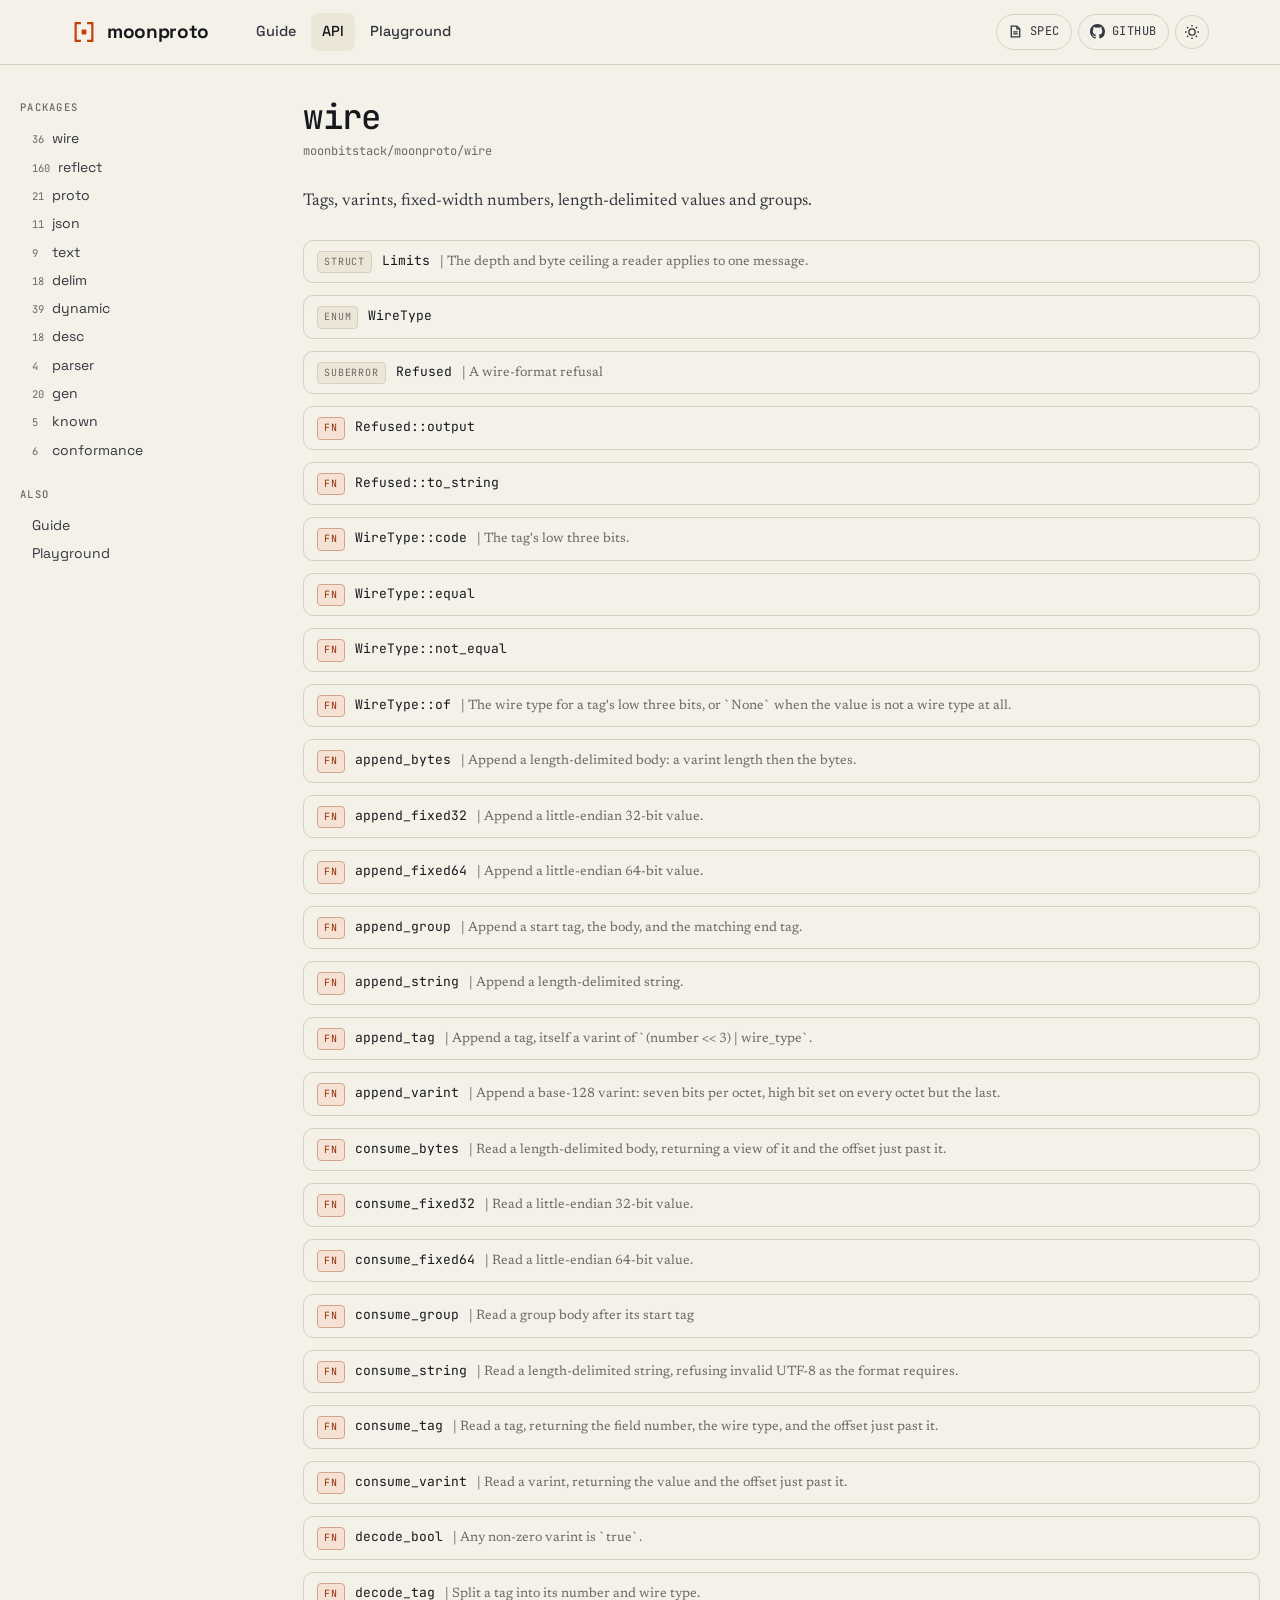
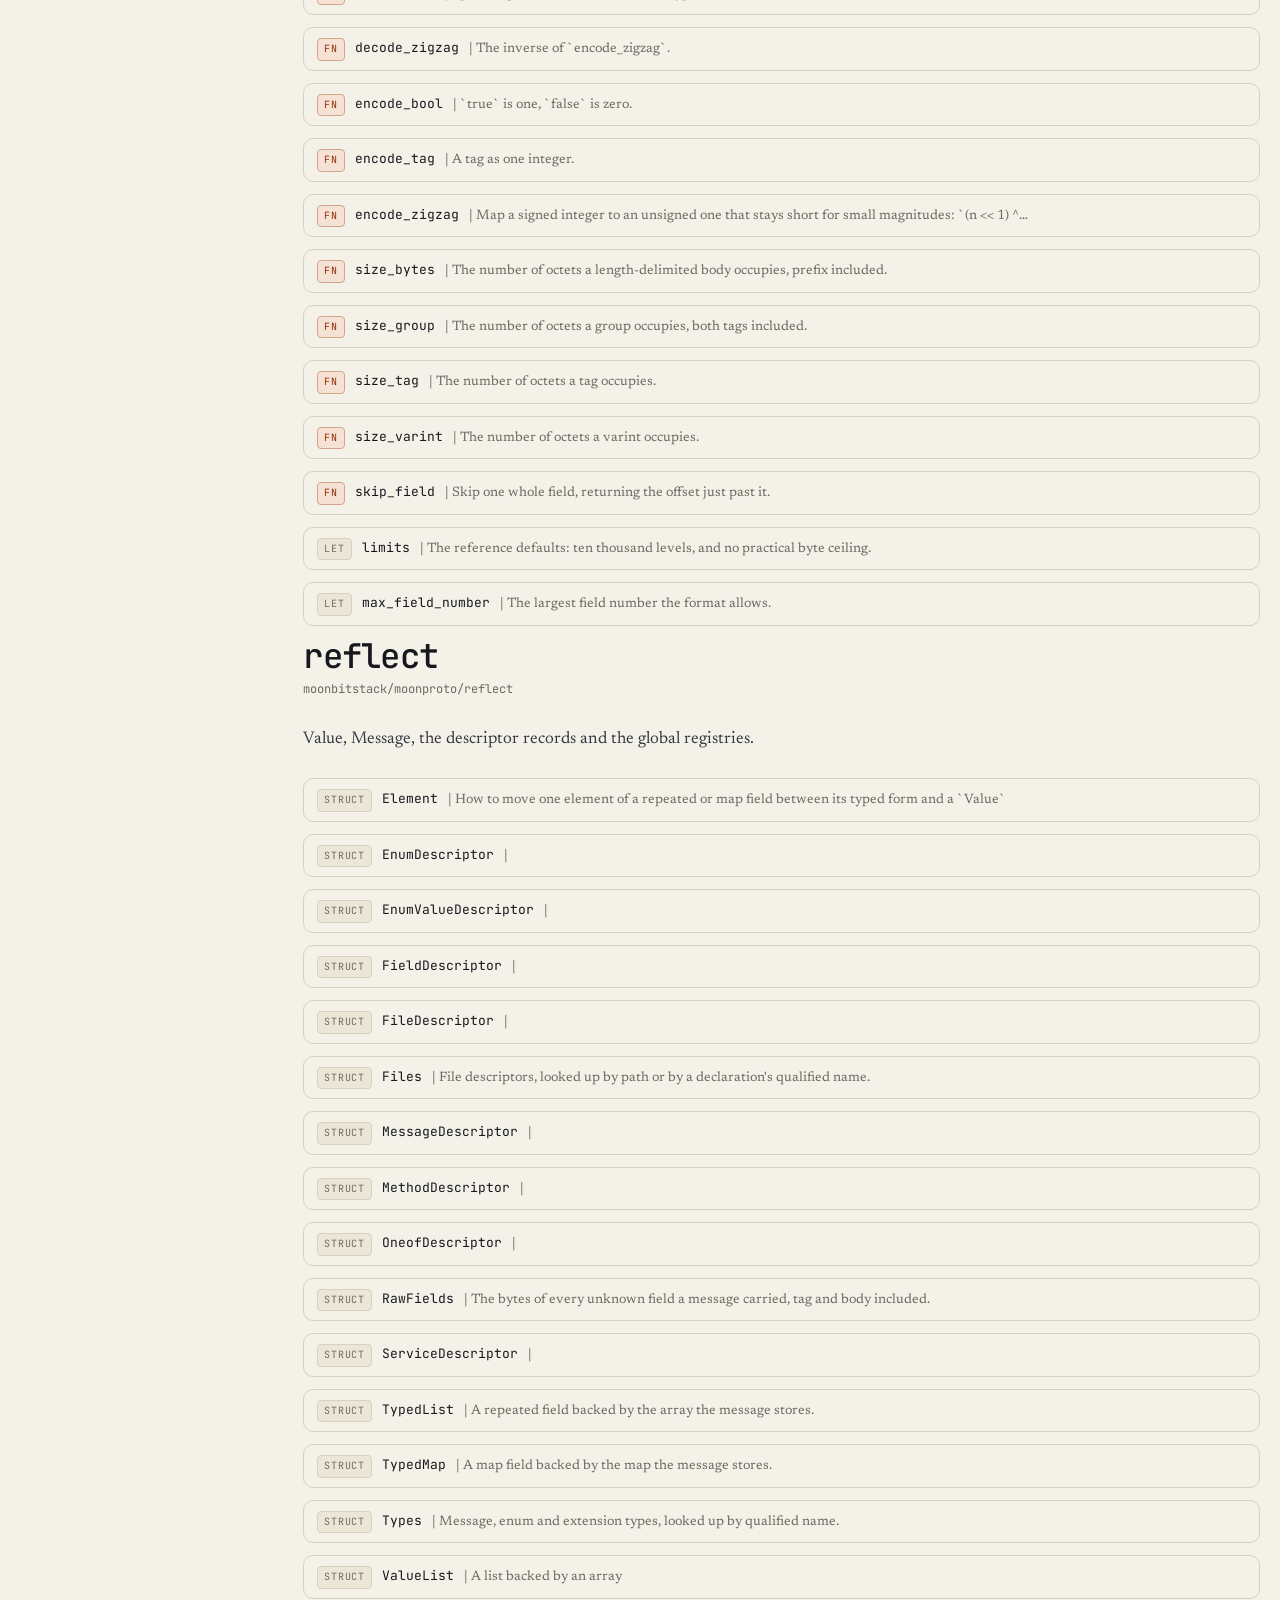
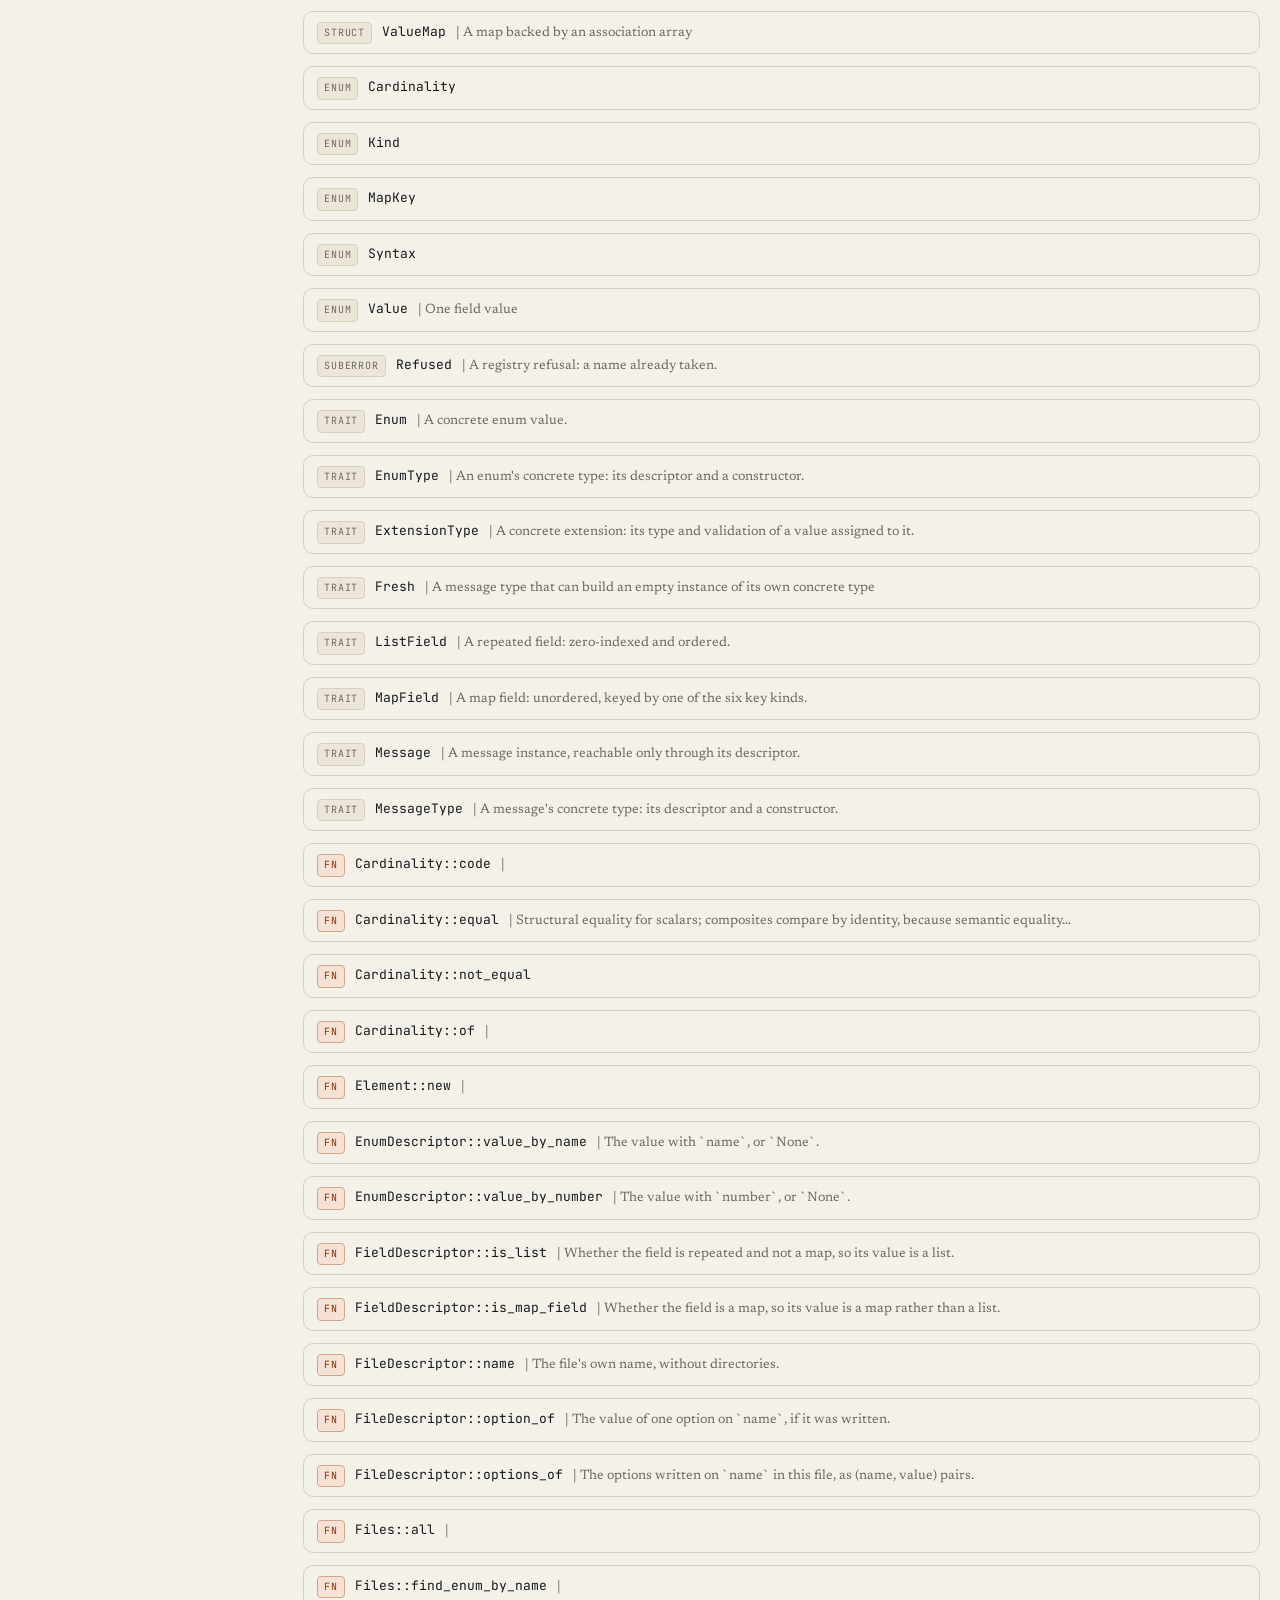
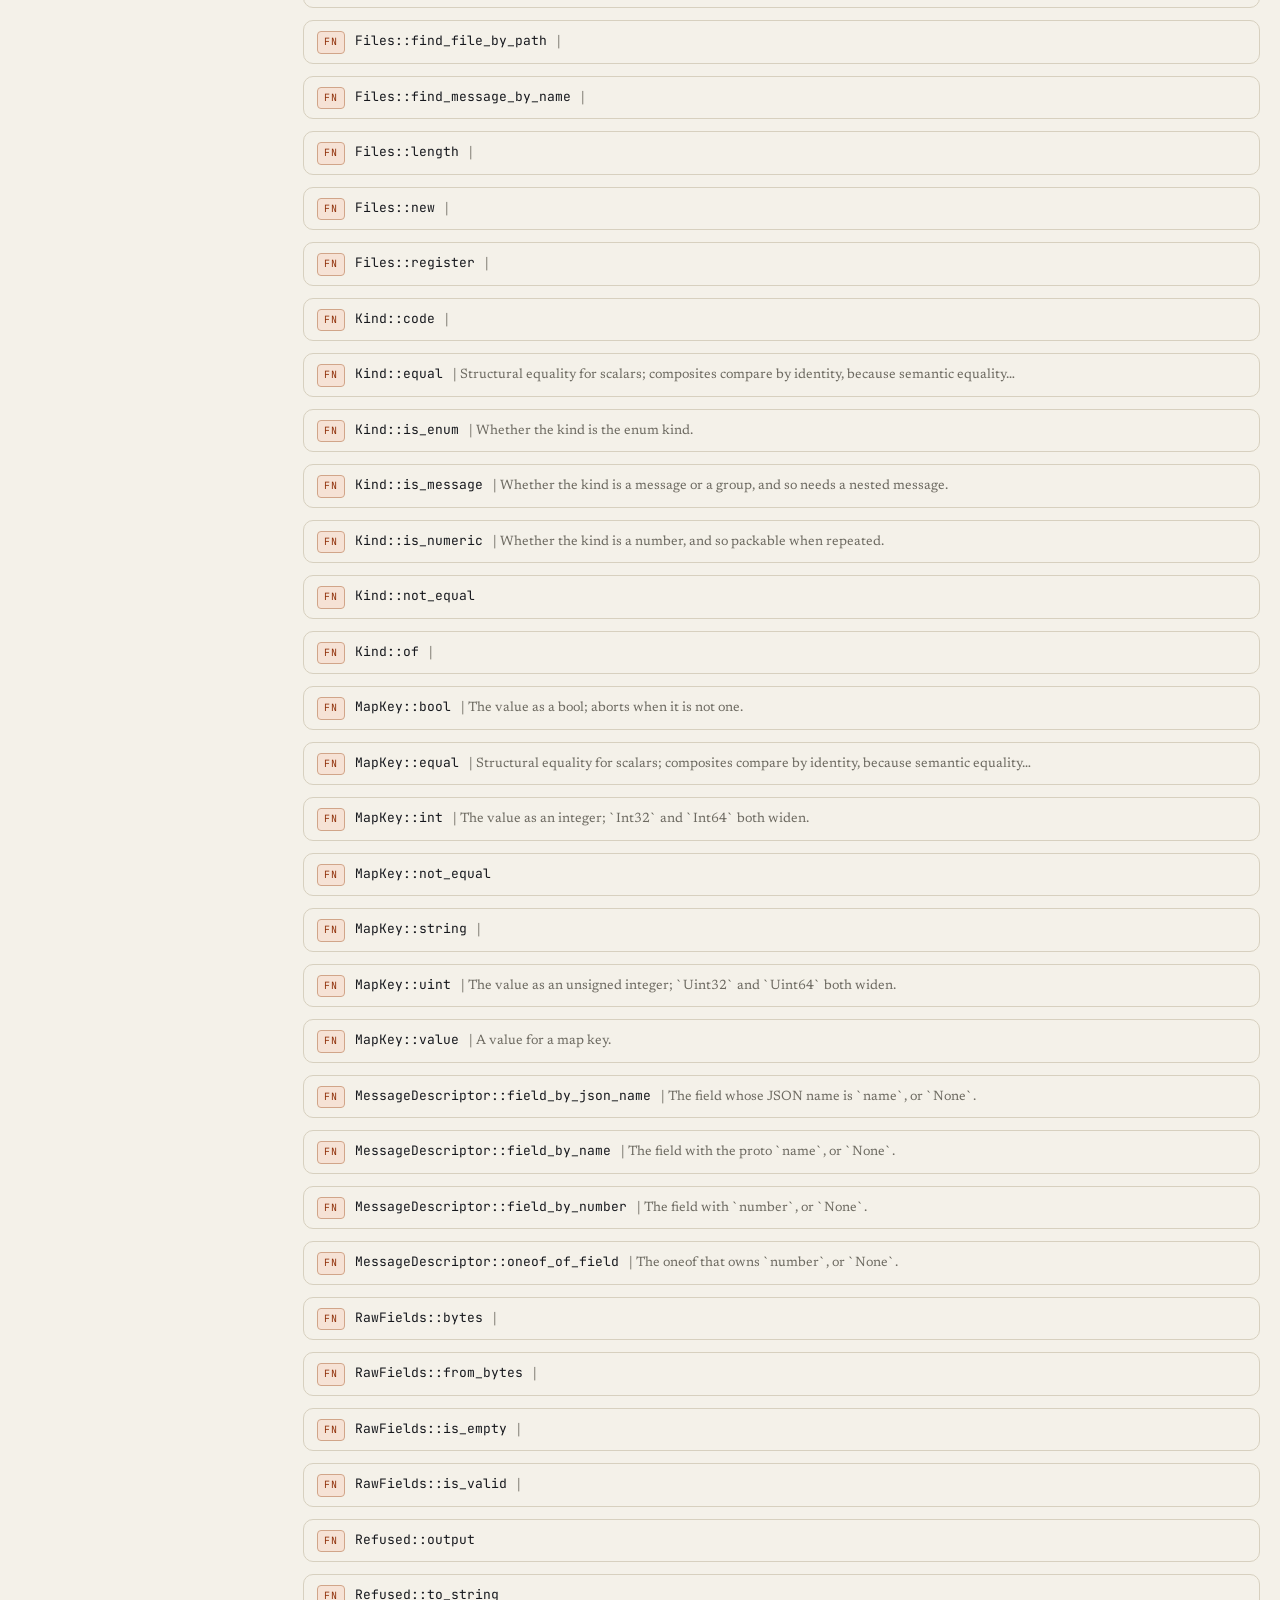
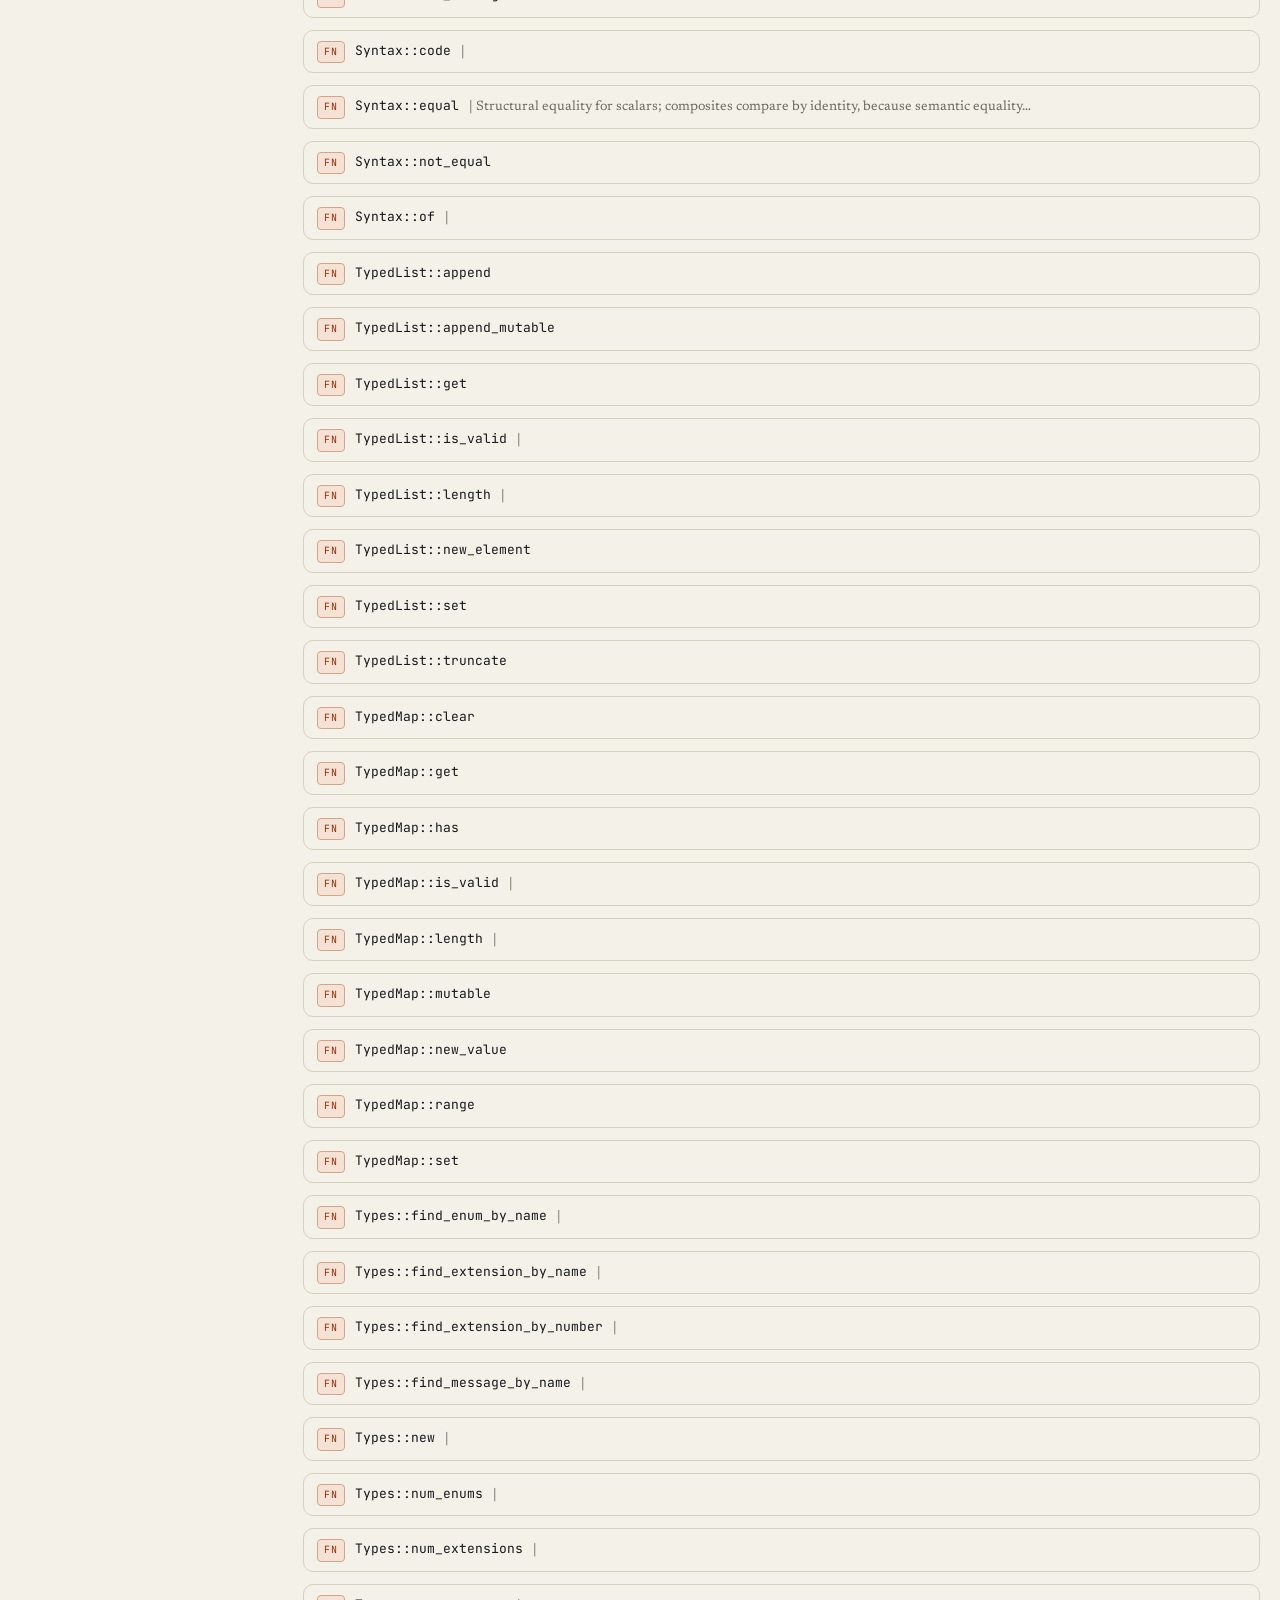
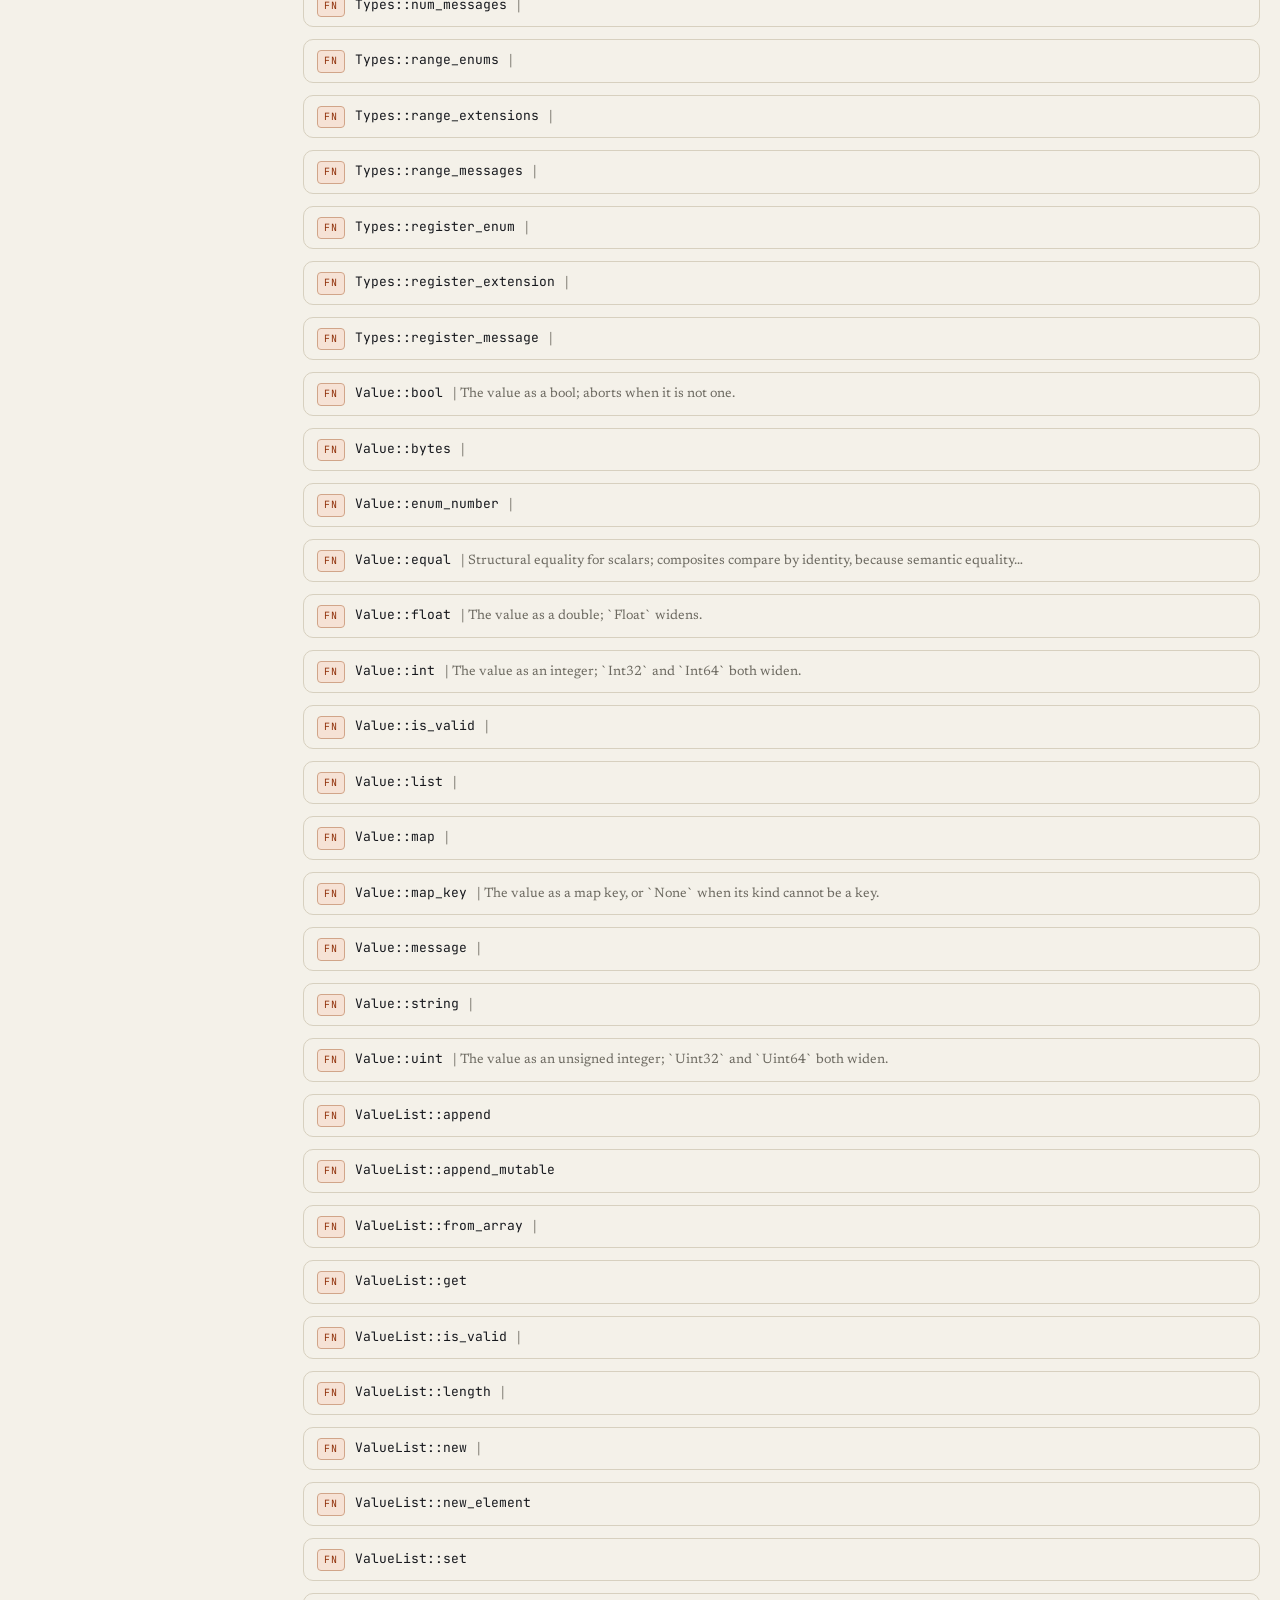
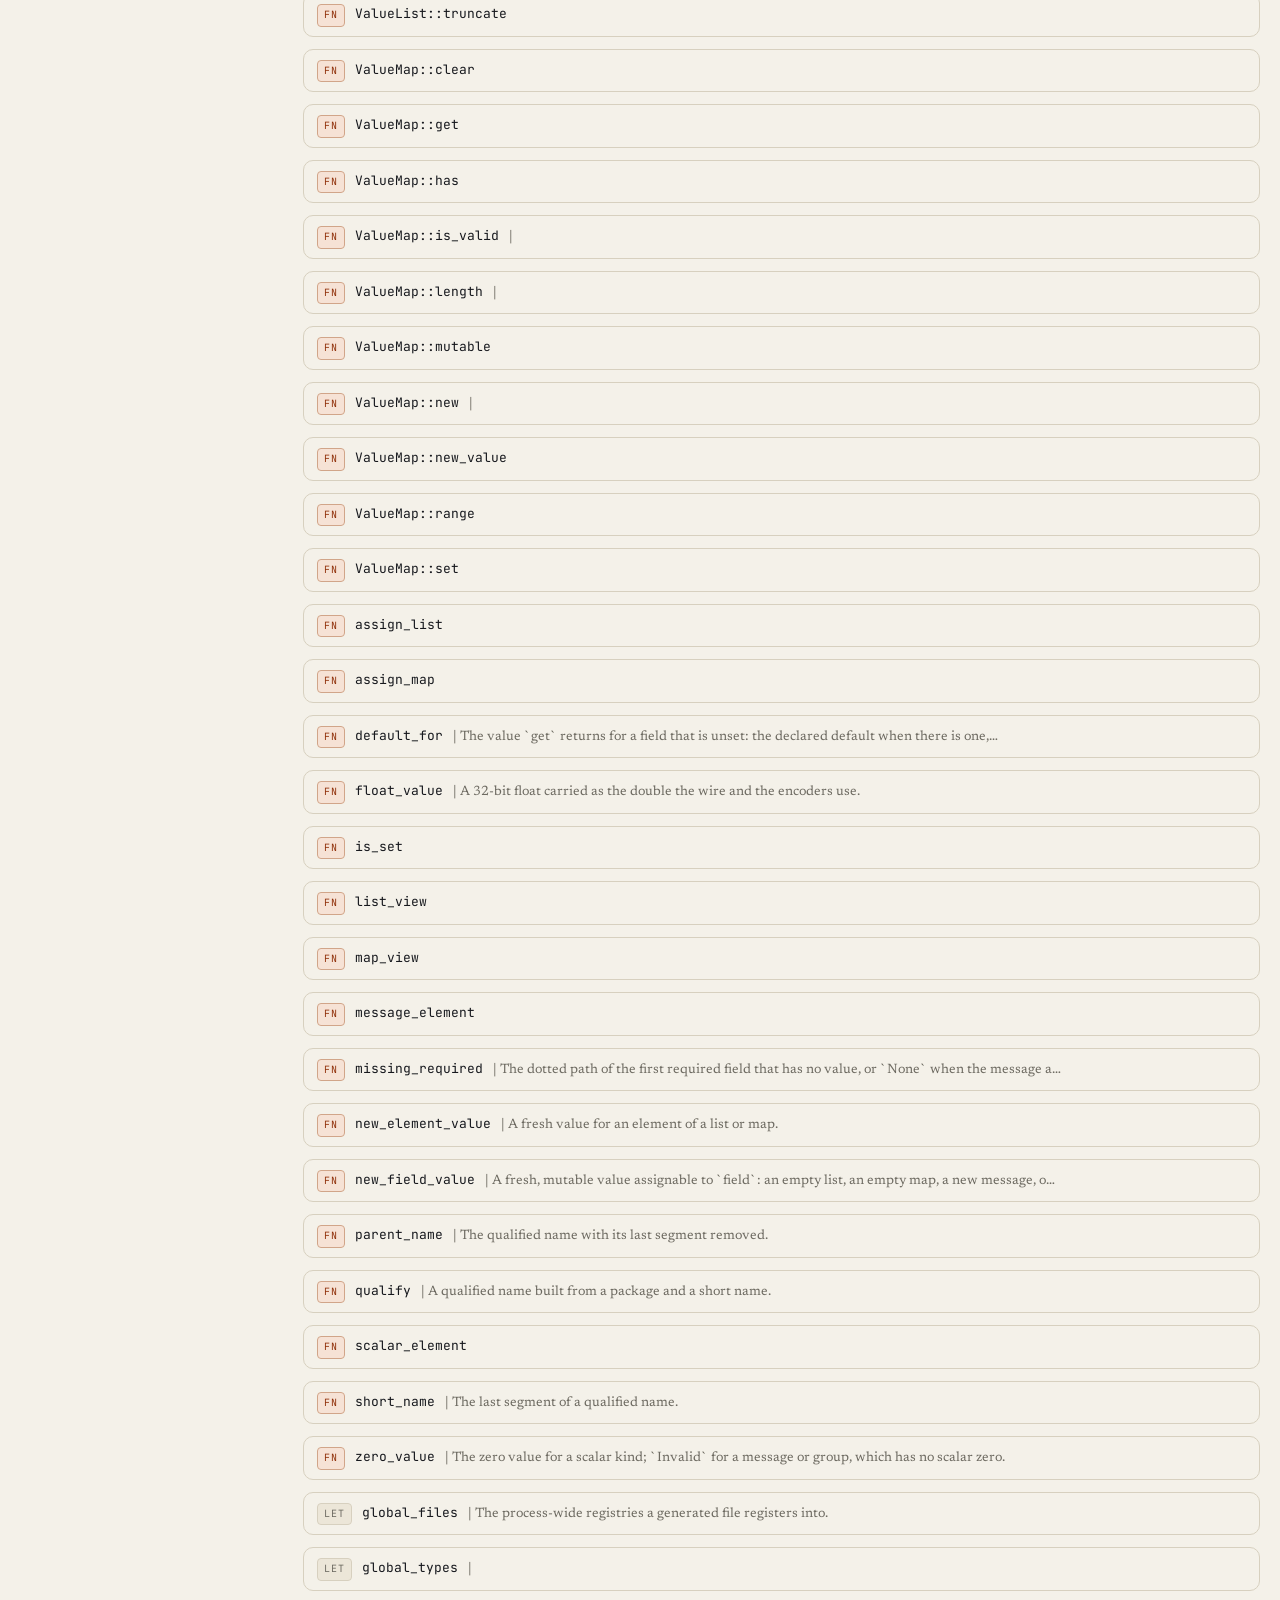
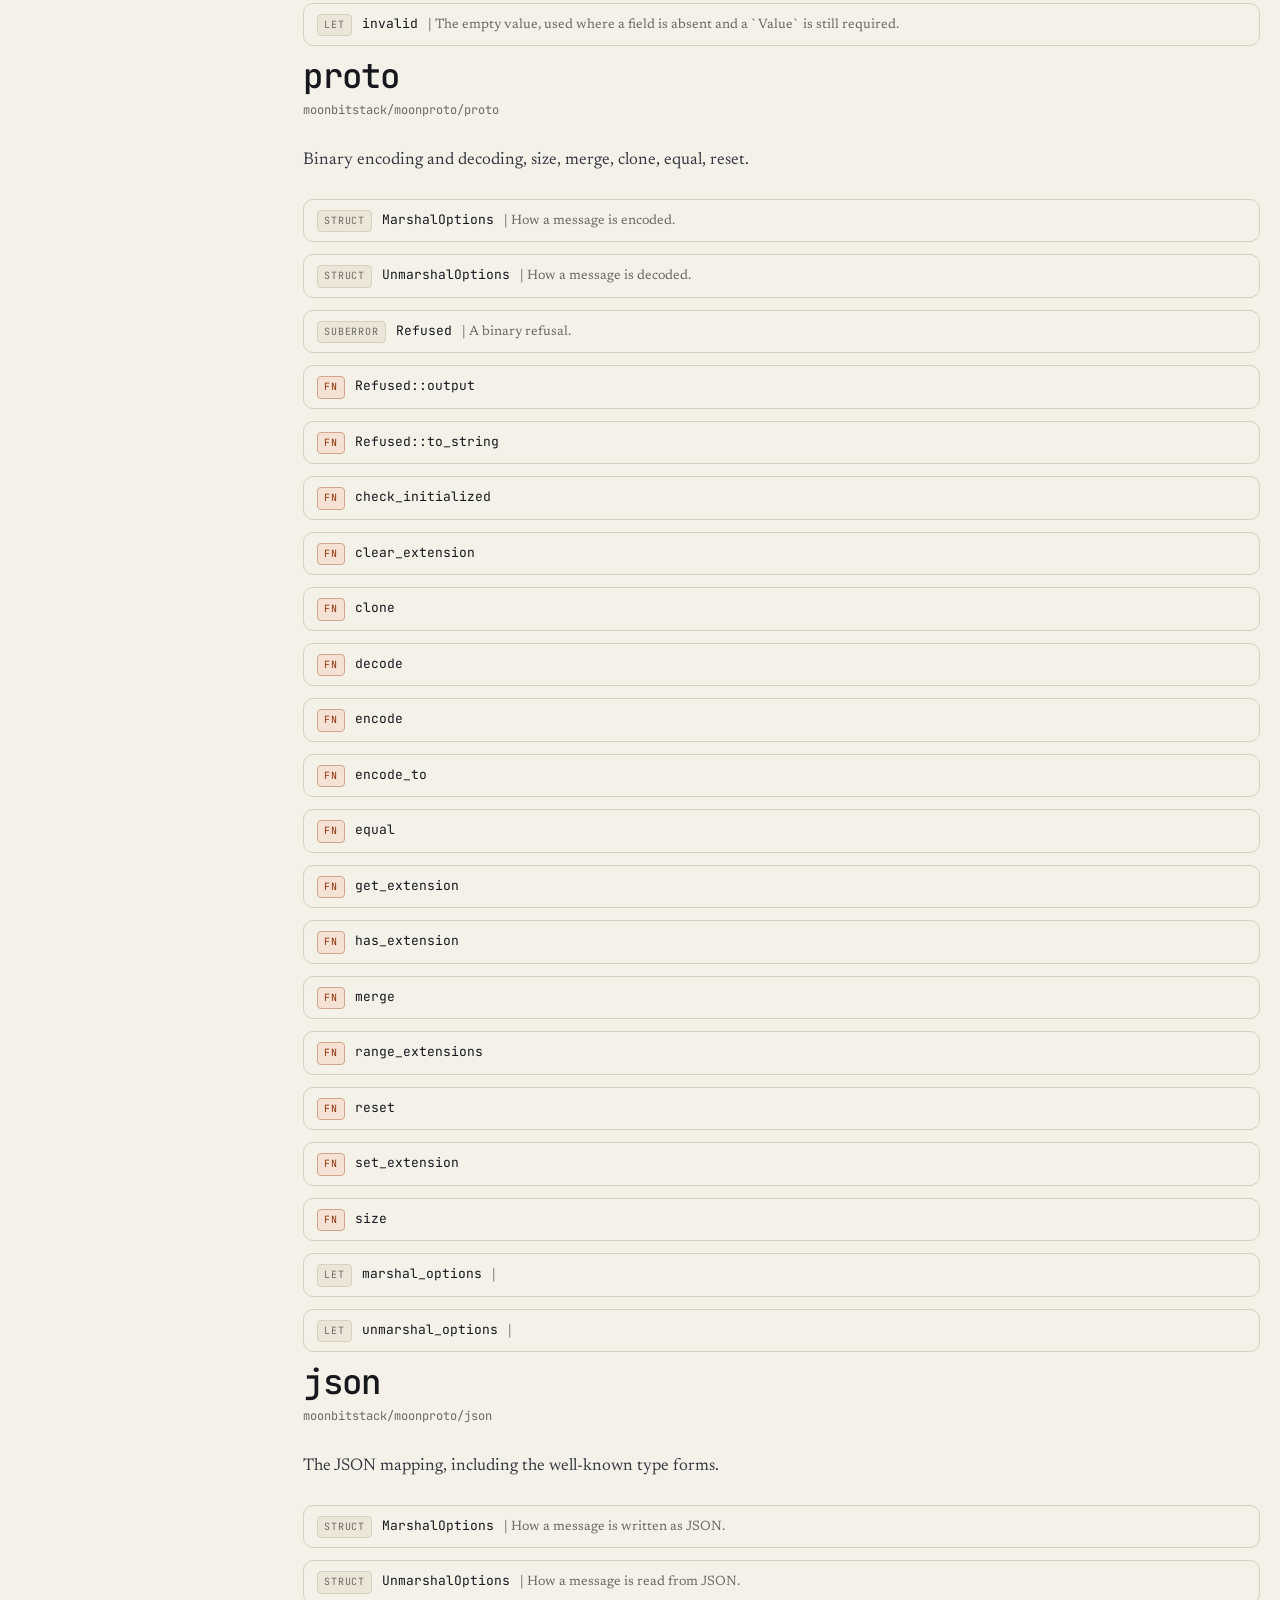
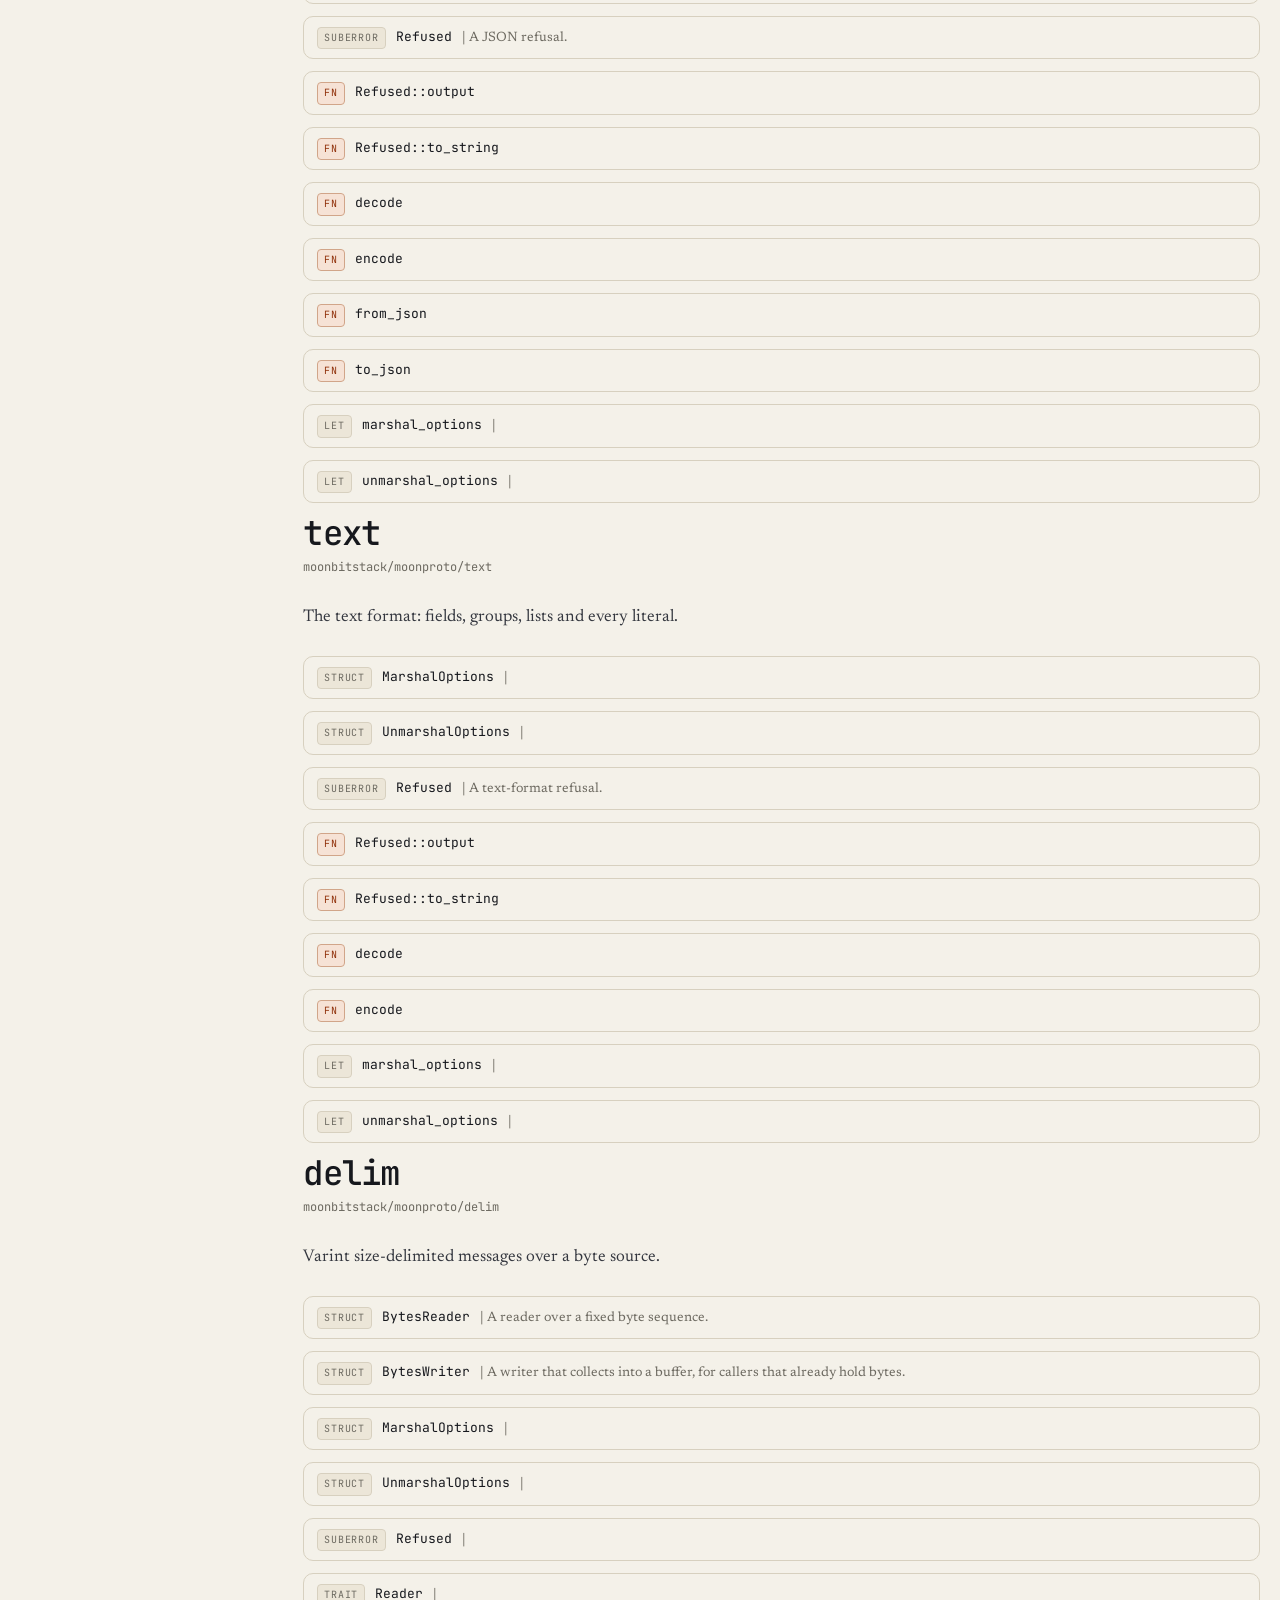
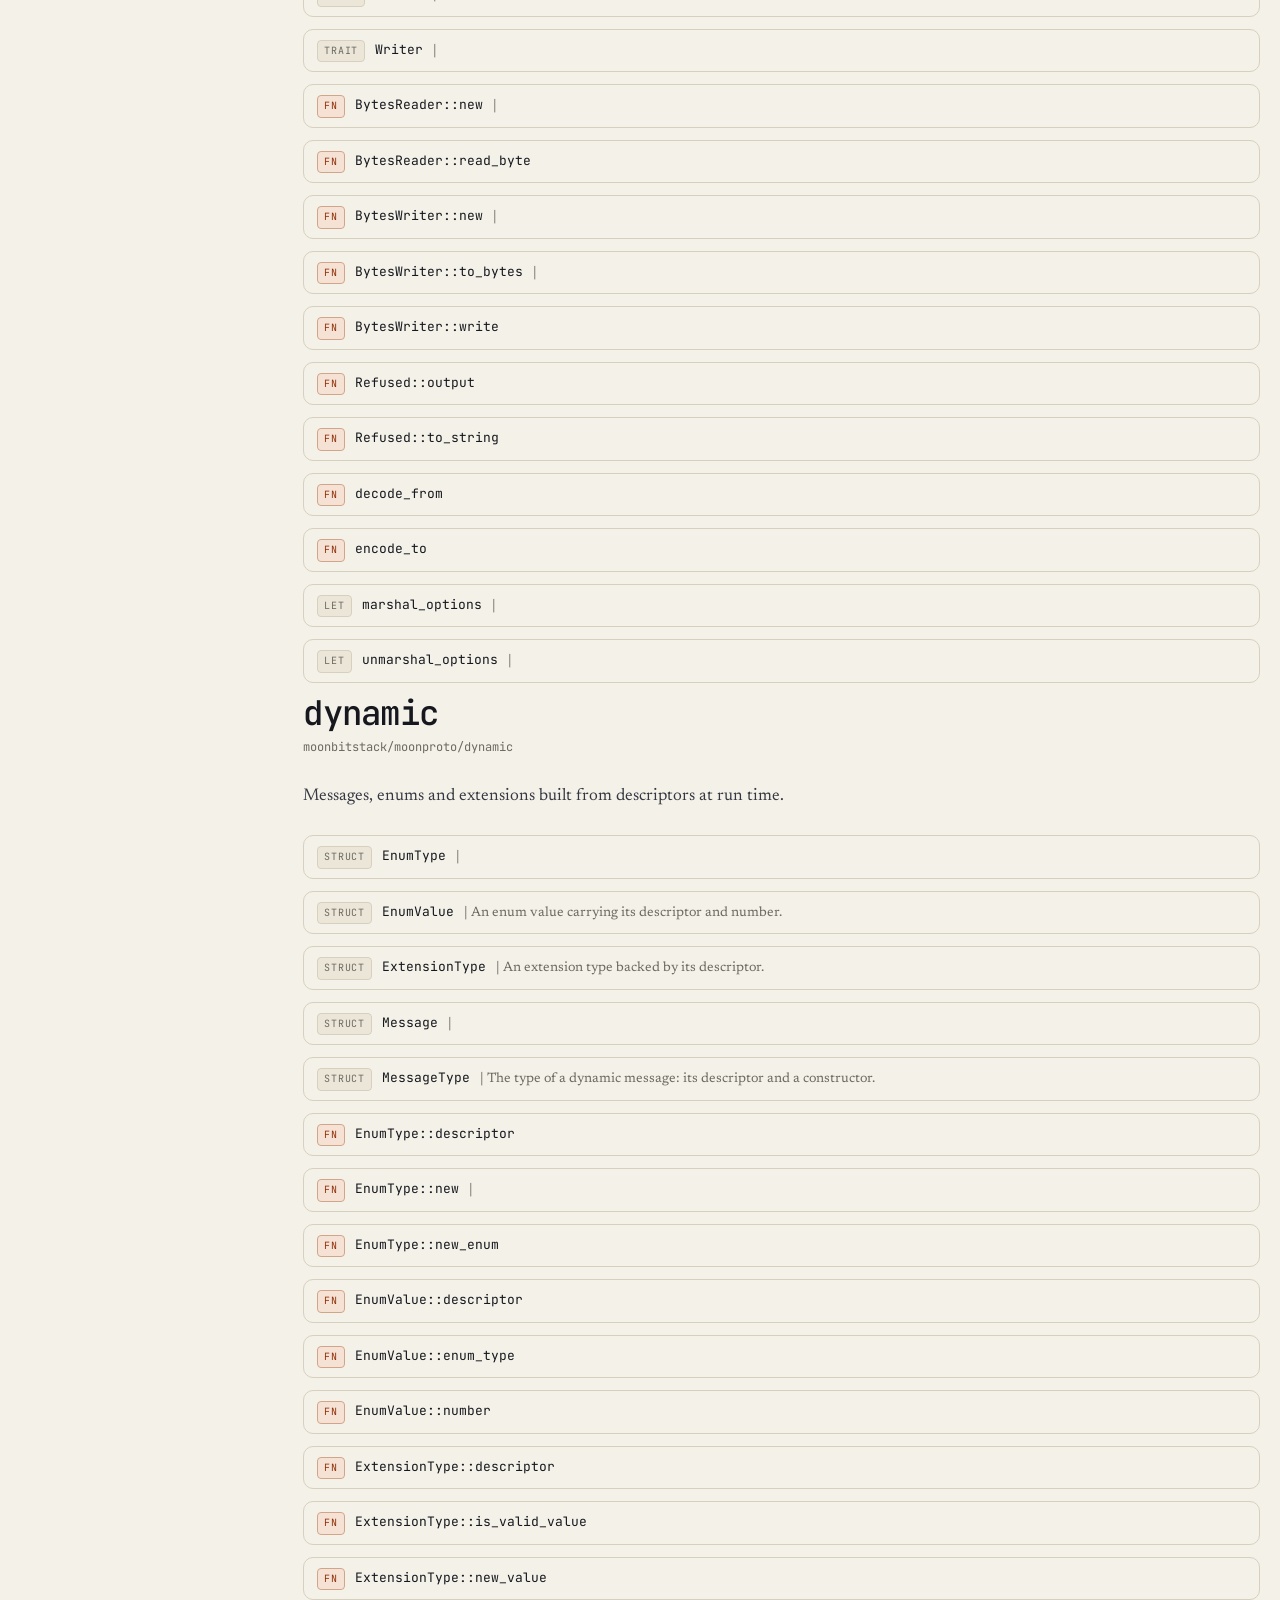
==== docs/api.html @ 19e69d36 "feat(moonproto): publish the documentation site. Four pages share one stylesheet: a home page that s" ====
<!doctype html>
<html lang="en">
<head>
<meta charset="utf-8">
<meta name="viewport" content="width=device-width, initial-scale=1">
<title>API reference — moonproto</title>
<meta name="description" content="Every public type, value and function in moonproto, grouped by package.">
<link rel="icon" href="assets/mark.svg" type="image/svg+xml">
<link rel="preconnect" href="https://fonts.googleapis.com">
<link rel="preconnect" href="https://fonts.gstatic.com" crossorigin>
<link href="https://fonts.googleapis.com/css2?family=JetBrains+Mono:wght@400;500&family=Newsreader:ital,opsz,wght@0,6..72,400;0,6..72,500;1,6..72,400&family=Space+Grotesk:wght@400;500;700&display=swap" rel="stylesheet">
<link rel="stylesheet" href="assets/site.css">
</head>
<body>

<header class="chrome">
  <div class="chrome-in">
    <a class="brand" href="index.html" aria-label="moonproto home">
      <svg viewBox="0 0 28 28" aria-hidden="true"><path d="M9.5 4.5H5v19h4.5" fill="none" stroke="currentColor" stroke-width="2.4" stroke-linecap="square"/><path d="M18.5 4.5H23v19h-4.5" fill="none" stroke="currentColor" stroke-width="2.4" stroke-linecap="square"/><rect x="11.4" y="11.4" width="5.2" height="5.2" rx="1" fill="currentColor"/></svg>
      moonproto
    </a>
    <nav class="nav" aria-label="Sections">
      <a href="guide.html">Guide</a>
      <a href="api.html" aria-current="page">API</a>
      <a href="playground.html">Playground</a>
    </nav>
    <div class="chrome-links">
      <a class="pill-link" href="https://protobuf.dev" aria-label="Protocol Buffers specification">
        <svg viewBox="0 0 16 16" aria-hidden="true" fill="none" stroke="currentColor" stroke-width="1.4"><path d="M3.5 2.2h6l3 3v8.6h-9z"/><path d="M9.5 2.2v3h3"/><path d="M5.6 8.4h4.8M5.6 10.6h4.8"/></svg>
        <span>Spec</span>
      </a>
      <a class="pill-link" href="https://github.com/moonbitstack/moonproto" aria-label="moonproto on GitHub">
        <svg viewBox="0 0 16 16" aria-hidden="true" fill="currentColor"><path d="M8 0C3.58 0 0 3.58 0 8c0 3.54 2.29 6.53 5.47 7.59.4.07.55-.17.55-.38 0-.19-.01-.82-.01-1.49-2.01.37-2.53-.49-2.69-.94-.09-.23-.48-.94-.82-1.13-.28-.15-.68-.52-.01-.53.63-.01 1.08.58 1.23.82.72 1.21 1.87.87 2.33.66.07-.52.28-.87.51-1.07-1.78-.2-3.64-.89-3.64-3.95 0-.87.31-1.59.82-2.15-.08-.2-.36-1.02.08-2.12 0 0 .67-.21 2.2.82a7.4 7.4 0 0 1 2-.27c.68 0 1.36.09 2 .27 1.53-1.04 2.2-.82 2.2-.82.44 1.1.16 1.92.08 2.12.51.56.82 1.27.82 2.15 0 3.07-1.87 3.75-3.65 3.95.29.25.54.73.54 1.48 0 1.07-.01 1.93-.01 2.2 0 .21.15.46.55.38A8.01 8.01 0 0 0 16 8c0-4.42-3.58-8-8-8Z"/></svg>
        <span>GitHub</span>
      </a>
      <button class="theme-toggle" type="button" data-theme-toggle aria-label="Switch colour theme">
        <svg width="16" height="16" viewBox="0 0 16 16" aria-hidden="true" fill="none" stroke="currentColor" stroke-width="1.3"><circle cx="8" cy="8" r="3.2"/><path d="M8 1v1.6M8 13.4V15M1 8h1.6M13.4 8H15M3.05 3.05l1.13 1.13M11.82 11.82l1.13 1.13M12.95 3.05l-1.13 1.13M4.18 11.82l-1.13 1.13"/></svg>
      </button>
    </div>
  </div>
</header>

<div class="wrap api">
  <aside class="rail" aria-label="Packages">
    <div class="rail-group">
      <b>Packages</b>
      <a href="#pkg-wire"><span class="n">36</span> wire</a>
      <a href="#pkg-reflect"><span class="n">160</span> reflect</a>
      <a href="#pkg-proto"><span class="n">21</span> proto</a>
      <a href="#pkg-json"><span class="n">11</span> json</a>
      <a href="#pkg-text"><span class="n">9</span> text</a>
      <a href="#pkg-delim"><span class="n">18</span> delim</a>
      <a href="#pkg-dynamic"><span class="n">39</span> dynamic</a>
      <a href="#pkg-desc"><span class="n">18</span> desc</a>
      <a href="#pkg-parser"><span class="n">4</span> parser</a>
      <a href="#pkg-gen"><span class="n">20</span> gen</a>
      <a href="#pkg-known"><span class="n">5</span> known</a>
      <a href="#pkg-conformance"><span class="n">6</span> conformance</a>
    </div>
    <div class="rail-group">
      <b>Also</b>
      <a href="guide.html">Guide</a>
      <a href="playground.html">Playground</a>
    </div>
  </aside>

  <main>
    <section id="pkg-wire">
      <div class="pkg-title"><h1>wire</h1></div>
      <p class="pkg-path">moonbitstack/moonproto/wire</p>
      <p style="color: var(--ink-2); max-width: 62ch; margin: 0 0 24px">Tags, varints, fixed-width numbers, length-delimited values and groups.</p>
      <details class="sym">
        <summary><span class="kind struct">struct</span><span class="sname">Limits</span><span class="sdoc">| The depth and byte ceiling a reader applies to one message.</span></summary>
        <div class="sym-body">
          <p>| The depth and byte ceiling a reader applies to one message.</p><pre class="sig">pub(all) struct Limits</pre><div>depth : Int32</div><div>size : Int32</div>
        </div>
      </details>
      <details class="sym">
        <summary><span class="kind enum">enum</span><span class="sname">WireType</span></summary>
        <div class="sym-body">
          <pre class="sig">pub(all) enum WireType</pre><div>Varint</div><div>Fixed64</div><div>LengthDelimited</div><div>StartGroup</div><div>EndGroup</div><div>Fixed32</div>
        </div>
      </details>
      <details class="sym">
        <summary><span class="kind suberror">suberror</span><span class="sname">Refused</span><span class="sdoc">| A wire-format refusal</span></summary>
        <div class="sym-body">
          <p>| A wire-format refusal. The offset is where the reader stopped, `got` is what it saw and `want` is what the format required.</p><pre class="sig">pub(all) suberror Refused</pre><div>Incomplete(Int32)</div><div>Malformed(Int32, Int32, Int32)</div><div>Overflow(Int32)</div><div>FieldNumber(Int32, Int32)</div><div>WireType(Int32, Int32)</div><div>Recursion(Int32)</div>
        </div>
      </details>
      <details class="sym">
        <summary><span class="kind fn">fn</span><span class="sname">Refused::output</span></summary>
        <div class="sym-body">
          <pre class="sig">pub fn Refused::output(Self, &amp;Logger) -&gt; Unit</pre>
        </div>
      </details>
      <details class="sym">
        <summary><span class="kind fn">fn</span><span class="sname">Refused::to_string</span></summary>
        <div class="sym-body">
          <pre class="sig">pub fn Refused::to_string(Self) -&gt; String</pre>
        </div>
      </details>
      <details class="sym">
        <summary><span class="kind fn">fn</span><span class="sname">WireType::code</span><span class="sdoc">| The tag&#x27;s low three bits.</span></summary>
        <div class="sym-body">
          <p>| The tag&#x27;s low three bits.</p><pre class="sig">pub fn WireType::code(Self) -&gt; Int32</pre>
        </div>
      </details>
      <details class="sym">
        <summary><span class="kind fn">fn</span><span class="sname">WireType::equal</span></summary>
        <div class="sym-body">
          <pre class="sig">pub fn WireType::equal(Self, Self) -&gt; Bool</pre>
        </div>
      </details>
      <details class="sym">
        <summary><span class="kind fn">fn</span><span class="sname">WireType::not_equal</span></summary>
        <div class="sym-body">
          <pre class="sig">pub fn WireType::not_equal(Self, Self) -&gt; Bool</pre>
        </div>
      </details>
      <details class="sym">
        <summary><span class="kind fn">fn</span><span class="sname">WireType::of</span><span class="sdoc">| The wire type for a tag&#x27;s low three bits, or `None` when the value is not a wire type at all.</span></summary>
        <div class="sym-body">
          <p>| The wire type for a tag&#x27;s low three bits, or `None` when the value is not a wire type at all.</p><pre class="sig">pub fn WireType::of(Int32) -&gt; Self?</pre>
        </div>
      </details>
      <details class="sym">
        <summary><span class="kind fn">fn</span><span class="sname">append_bytes</span><span class="sdoc">| Append a length-delimited body: a varint length then the bytes.</span></summary>
        <div class="sym-body">
          <p>| Append a length-delimited body: a varint length then the bytes.</p><pre class="sig">pub fn append_bytes(@buffer.Buffer, BytesView) -&gt; Unit</pre>
        </div>
      </details>
      <details class="sym">
        <summary><span class="kind fn">fn</span><span class="sname">append_fixed32</span><span class="sdoc">| Append a little-endian 32-bit value.</span></summary>
        <div class="sym-body">
          <p>| Append a little-endian 32-bit value.</p><pre class="sig">pub fn append_fixed32(@buffer.Buffer, UInt32) -&gt; Unit</pre>
        </div>
      </details>
      <details class="sym">
        <summary><span class="kind fn">fn</span><span class="sname">append_fixed64</span><span class="sdoc">| Append a little-endian 64-bit value.</span></summary>
        <div class="sym-body">
          <p>| Append a little-endian 64-bit value.</p><pre class="sig">pub fn append_fixed64(@buffer.Buffer, UInt64) -&gt; Unit</pre>
        </div>
      </details>
      <details class="sym">
        <summary><span class="kind fn">fn</span><span class="sname">append_group</span><span class="sdoc">| Append a start tag, the body, and the matching end tag.</span></summary>
        <div class="sym-body">
          <p>| Append a start tag, the body, and the matching end tag.</p><pre class="sig">pub fn append_group(@buffer.Buffer, Int32, BytesView) -&gt; Unit</pre>
        </div>
      </details>
      <details class="sym">
        <summary><span class="kind fn">fn</span><span class="sname">append_string</span><span class="sdoc">| Append a length-delimited string.</span></summary>
        <div class="sym-body">
          <p>| Append a length-delimited string.</p><pre class="sig">pub fn append_string(@buffer.Buffer, StringView) -&gt; Unit</pre>
        </div>
      </details>
      <details class="sym">
        <summary><span class="kind fn">fn</span><span class="sname">append_tag</span><span class="sdoc">| Append a tag, itself a varint of `(number &lt;&lt; 3) | wire_type`.</span></summary>
        <div class="sym-body">
          <p>| Append a tag, itself a varint of `(number &lt;&lt; 3) | wire_type`.</p><pre class="sig">pub fn append_tag(@buffer.Buffer, Int32, WireType) -&gt; Unit</pre>
        </div>
      </details>
      <details class="sym">
        <summary><span class="kind fn">fn</span><span class="sname">append_varint</span><span class="sdoc">| Append a base-128 varint: seven bits per octet, high bit set on every octet but the last.</span></summary>
        <div class="sym-body">
          <p>| Append a base-128 varint: seven bits per octet, high bit set on every octet but the last.</p><pre class="sig">pub fn append_varint(@buffer.Buffer, UInt64) -&gt; Unit</pre>
        </div>
      </details>
      <details class="sym">
        <summary><span class="kind fn">fn</span><span class="sname">consume_bytes</span><span class="sdoc">| Read a length-delimited body, returning a view of it and the offset just past it.</span></summary>
        <div class="sym-body">
          <p>| Read a length-delimited body, returning a view of it and the offset just past it.</p><pre class="sig">pub fn consume_bytes(BytesView, at? : Int32, limit? : Int32) -&gt; (BytesView, Int32) raise Refused</pre>
        </div>
      </details>
      <details class="sym">
        <summary><span class="kind fn">fn</span><span class="sname">consume_fixed32</span><span class="sdoc">| Read a little-endian 32-bit value.</span></summary>
        <div class="sym-body">
          <p>| Read a little-endian 32-bit value.</p><pre class="sig">pub fn consume_fixed32(BytesView, at? : Int32, limit? : Int32) -&gt; (UInt32, Int32) raise Refused</pre>
        </div>
      </details>
      <details class="sym">
        <summary><span class="kind fn">fn</span><span class="sname">consume_fixed64</span><span class="sdoc">| Read a little-endian 64-bit value.</span></summary>
        <div class="sym-body">
          <p>| Read a little-endian 64-bit value.</p><pre class="sig">pub fn consume_fixed64(BytesView, at? : Int32, limit? : Int32) -&gt; (UInt64, Int32) raise Refused</pre>
        </div>
      </details>
      <details class="sym">
        <summary><span class="kind fn">fn</span><span class="sname">consume_group</span><span class="sdoc">| Read a group body after its start tag</span></summary>
        <div class="sym-body">
          <p>| Read a group body after its start tag. `at` is the offset just past the start tag; the returned view excludes both tags.</p><pre class="sig">pub fn consume_group(BytesView, Int32, at? : Int32, limit? : Int32, limits? : Limits) -&gt; (BytesView, Int32) raise Refused</pre>
        </div>
      </details>
      <details class="sym">
        <summary><span class="kind fn">fn</span><span class="sname">consume_string</span><span class="sdoc">| Read a length-delimited string, refusing invalid UTF-8 as the format requires.</span></summary>
        <div class="sym-body">
          <p>| Read a length-delimited string, refusing invalid UTF-8 as the format requires.</p><pre class="sig">pub fn consume_string(BytesView, at? : Int32, limit? : Int32) -&gt; (String, Int32) raise Refused</pre>
        </div>
      </details>
      <details class="sym">
        <summary><span class="kind fn">fn</span><span class="sname">consume_tag</span><span class="sdoc">| Read a tag, returning the field number, the wire type, and the offset just past it.</span></summary>
        <div class="sym-body">
          <p>| Read a tag, returning the field number, the wire type, and the offset just past it.</p><pre class="sig">pub fn consume_tag(BytesView, at? : Int32, limit? : Int32) -&gt; (Int32, WireType, Int32) raise Refused</pre>
        </div>
      </details>
      <details class="sym">
        <summary><span class="kind fn">fn</span><span class="sname">consume_varint</span><span class="sdoc">| Read a varint, returning the value and the offset just past it.</span></summary>
        <div class="sym-body">
          <p>| Read a varint, returning the value and the offset just past it.</p><pre class="sig">pub fn consume_varint(BytesView, at? : Int32, limit? : Int32) -&gt; (UInt64, Int32) raise Refused</pre>
        </div>
      </details>
      <details class="sym">
        <summary><span class="kind fn">fn</span><span class="sname">decode_bool</span><span class="sdoc">| Any non-zero varint is `true`.</span></summary>
        <div class="sym-body">
          <p>| Any non-zero varint is `true`.</p><pre class="sig">pub fn decode_bool(UInt64) -&gt; Bool</pre>
        </div>
      </details>
      <details class="sym">
        <summary><span class="kind fn">fn</span><span class="sname">decode_tag</span><span class="sdoc">| Split a tag into its number and wire type.</span></summary>
        <div class="sym-body">
          <p>| Split a tag into its number and wire type.</p><pre class="sig">pub fn decode_tag(UInt64) -&gt; (Int32, WireType) raise Refused</pre>
        </div>
      </details>
      <details class="sym">
        <summary><span class="kind fn">fn</span><span class="sname">decode_zigzag</span><span class="sdoc">| The inverse of `encode_zigzag`.</span></summary>
        <div class="sym-body">
          <p>| The inverse of `encode_zigzag`.</p><pre class="sig">pub fn decode_zigzag(UInt64) -&gt; Int64</pre>
        </div>
      </details>
      <details class="sym">
        <summary><span class="kind fn">fn</span><span class="sname">encode_bool</span><span class="sdoc">| `true` is one, `false` is zero.</span></summary>
        <div class="sym-body">
          <p>| `true` is one, `false` is zero.</p><pre class="sig">pub fn encode_bool(Bool) -&gt; UInt64</pre>
        </div>
      </details>
      <details class="sym">
        <summary><span class="kind fn">fn</span><span class="sname">encode_tag</span><span class="sdoc">| A tag as one integer.</span></summary>
        <div class="sym-body">
          <p>| A tag as one integer.</p><pre class="sig">pub fn encode_tag(Int32, WireType) -&gt; UInt64</pre>
        </div>
      </details>
      <details class="sym">
        <summary><span class="kind fn">fn</span><span class="sname">encode_zigzag</span><span class="sdoc">| Map a signed integer to an unsigned one that stays short for small magnitudes: `(n &lt;&lt; 1) ^…</span></summary>
        <div class="sym-body">
          <p>| Map a signed integer to an unsigned one that stays short for small magnitudes: `(n &lt;&lt; 1) ^ (n &gt;&gt; 63)`.</p><pre class="sig">pub fn encode_zigzag(Int64) -&gt; UInt64</pre>
        </div>
      </details>
      <details class="sym">
        <summary><span class="kind fn">fn</span><span class="sname">size_bytes</span><span class="sdoc">| The number of octets a length-delimited body occupies, prefix included.</span></summary>
        <div class="sym-body">
          <p>| The number of octets a length-delimited body occupies, prefix included.</p><pre class="sig">pub fn size_bytes(Int32) -&gt; Int32</pre>
        </div>
      </details>
      <details class="sym">
        <summary><span class="kind fn">fn</span><span class="sname">size_group</span><span class="sdoc">| The number of octets a group occupies, both tags included.</span></summary>
        <div class="sym-body">
          <p>| The number of octets a group occupies, both tags included.</p><pre class="sig">pub fn size_group(Int32, Int32) -&gt; Int32</pre>
        </div>
      </details>
      <details class="sym">
        <summary><span class="kind fn">fn</span><span class="sname">size_tag</span><span class="sdoc">| The number of octets a tag occupies.</span></summary>
        <div class="sym-body">
          <p>| The number of octets a tag occupies.</p><pre class="sig">pub fn size_tag(Int32) -&gt; Int32</pre>
        </div>
      </details>
      <details class="sym">
        <summary><span class="kind fn">fn</span><span class="sname">size_varint</span><span class="sdoc">| The number of octets a varint occupies.</span></summary>
        <div class="sym-body">
          <p>| The number of octets a varint occupies.</p><pre class="sig">pub fn size_varint(UInt64) -&gt; Int32</pre>
        </div>
      </details>
      <details class="sym">
        <summary><span class="kind fn">fn</span><span class="sname">skip_field</span><span class="sdoc">| Skip one whole field, returning the offset just past it.</span></summary>
        <div class="sym-body">
          <p>| Skip one whole field, returning the offset just past it.</p><pre class="sig">pub fn skip_field(BytesView, at? : Int32, limit? : Int32, limits? : Limits) -&gt; Int32 raise Refused</pre>
        </div>
      </details>
      <details class="sym">
        <summary><span class="kind let">let</span><span class="sname">limits</span><span class="sdoc">| The reference defaults: ten thousand levels, and no practical byte ceiling.</span></summary>
        <div class="sym-body">
          <p>| The reference defaults: ten thousand levels, and no practical byte ceiling.</p><pre class="sig">pub let limits : Limits</pre>
        </div>
      </details>
      <details class="sym">
        <summary><span class="kind let">let</span><span class="sname">max_field_number</span><span class="sdoc">| The largest field number the format allows.</span></summary>
        <div class="sym-body">
          <p>| The largest field number the format allows.</p><pre class="sig">pub let max_field_number : Int32</pre>
        </div>
      </details>
    </section>
    <section id="pkg-reflect">
      <div class="pkg-title"><h1>reflect</h1></div>
      <p class="pkg-path">moonbitstack/moonproto/reflect</p>
      <p style="color: var(--ink-2); max-width: 62ch; margin: 0 0 24px">Value, Message, the descriptor records and the global registries.</p>
      <details class="sym">
        <summary><span class="kind struct">struct</span><span class="sname">Element</span><span class="sdoc">| How to move one element of a repeated or map field between its typed form and a `Value`</span></summary>
        <div class="sym-body">
          <p>| How to move one element of a repeated or map field between its typed form and a `Value`. `copy_into` exists because a message element cannot be reconstructed from a `Value`: the concrete type is only known here, so the value is copied into storage instead.</p><pre class="sig">pub(all) struct Element[T]</pre><div>to_value : (T) -&gt; Value</div><div>from_value : (Value) -&gt; T</div><div>make : () -&gt; T</div><div>copy_into : (T, &amp;Message) -&gt; Unit</div><div>is_message : Bool</div>
        </div>
      </details>
      <details class="sym">
        <summary><span class="kind struct">struct</span><span class="sname">EnumDescriptor</span><span class="sdoc">|</span></summary>
        <div class="sym-body">
          <p>|</p><pre class="sig">pub(all) struct EnumDescriptor</pre><div>name : String</div><div>full_name : String</div><div>values : Array[EnumValueDescriptor]</div><div>closed : Bool</div><div>file_path : String</div>
        </div>
      </details>
      <details class="sym">
        <summary><span class="kind struct">struct</span><span class="sname">EnumValueDescriptor</span><span class="sdoc">|</span></summary>
        <div class="sym-body">
          <p>|</p><pre class="sig">pub(all) struct EnumValueDescriptor</pre><div>name : String</div><div>number : Int32</div><div>full_name : String</div>
        </div>
      </details>
      <details class="sym">
        <summary><span class="kind struct">struct</span><span class="sname">FieldDescriptor</span><span class="sdoc">|</span></summary>
        <div class="sym-body">
          <p>|</p><pre class="sig">pub(all) struct FieldDescriptor</pre><div>name : String</div><div>full_name : String</div><div>number : Int32</div><div>kind : Kind</div><div>cardinality : Cardinality</div><div>json_name : String</div><div>text_name : String</div><div>has_presence : Bool</div><div>is_extension : Bool</div><div>is_map : Bool</div><div>packed : Bool</div><div>oneof_index : Int32?</div><div>message_type : String?</div><div>enum_type : String?</div>
        </div>
      </details>
      <details class="sym">
        <summary><span class="kind struct">struct</span><span class="sname">FileDescriptor</span><span class="sdoc">|</span></summary>
        <div class="sym-body">
          <p>|</p><pre class="sig">pub(all) struct FileDescriptor</pre><div>path : String</div><div>package_name : String</div><div>syntax : Syntax</div><div>messages : Array[MessageDescriptor]</div><div>enums : Array[EnumDescriptor]</div><div>services : Array[ServiceDescriptor]</div><div>extensions : Array[FieldDescriptor]</div><div>dependencies : Array[String]</div><div>public_dependencies : Array[String]</div><div>edition : String?</div><div>option_map : Array[(String, Array[(String, String)])]</div>
        </div>
      </details>
      <details class="sym">
        <summary><span class="kind struct">struct</span><span class="sname">Files</span><span class="sdoc">| File descriptors, looked up by path or by a declaration&#x27;s qualified name.</span></summary>
        <div class="sym-body">
          <p>| File descriptors, looked up by path or by a declaration&#x27;s qualified name.</p><pre class="sig">pub struct Files</pre><div>files : Array[FileDescriptor]</div>
        </div>
      </details>
      <details class="sym">
        <summary><span class="kind struct">struct</span><span class="sname">MessageDescriptor</span><span class="sdoc">|</span></summary>
        <div class="sym-body">
          <p>|</p><pre class="sig">pub(all) struct MessageDescriptor</pre><div>name : String</div><div>full_name : String</div><div>syntax : Syntax</div><div>fields : Array[FieldDescriptor]</div><div>oneofs : Array[OneofDescriptor]</div><div>is_map_entry : Bool</div><div>reserved_names : Array[String]</div><div>reserved_ranges : Array[(Int32, Int32)]</div><div>required_numbers : Array[Int32]</div><div>extension_ranges : Array[(Int32, Int32)]</div><div>nested_messages : Array[MessageDescriptor]</div><div>nested_enums : Array[EnumDescriptor]</div><div>nested_extensions : Array[FieldDescriptor]</div><div>file_path : String</div>
        </div>
      </details>
      <details class="sym">
        <summary><span class="kind struct">struct</span><span class="sname">MethodDescriptor</span><span class="sdoc">|</span></summary>
        <div class="sym-body">
          <p>|</p><pre class="sig">pub(all) struct MethodDescriptor</pre><div>name : String</div><div>full_name : String</div><div>input_type : String</div><div>output_type : String</div><div>streaming_client : Bool</div><div>streaming_server : Bool</div>
        </div>
      </details>
      <details class="sym">
        <summary><span class="kind struct">struct</span><span class="sname">OneofDescriptor</span><span class="sdoc">|</span></summary>
        <div class="sym-body">
          <p>|</p><pre class="sig">pub(all) struct OneofDescriptor</pre><div>name : String</div><div>synthetic : Bool</div><div>field_numbers : Array[Int32]</div>
        </div>
      </details>
      <details class="sym">
        <summary><span class="kind struct">struct</span><span class="sname">RawFields</span><span class="sdoc">| The bytes of every unknown field a message carried, tag and body included.</span></summary>
        <div class="sym-body">
          <p>| The bytes of every unknown field a message carried, tag and body included.</p><pre class="sig">pub(all) struct RawFields(Bytes)</pre>
        </div>
      </details>
      <details class="sym">
        <summary><span class="kind struct">struct</span><span class="sname">ServiceDescriptor</span><span class="sdoc">|</span></summary>
        <div class="sym-body">
          <p>|</p><pre class="sig">pub(all) struct ServiceDescriptor</pre><div>name : String</div><div>full_name : String</div><div>methods : Array[MethodDescriptor]</div><div>file_path : String</div>
        </div>
      </details>
      <details class="sym">
        <summary><span class="kind struct">struct</span><span class="sname">TypedList</span><span class="sdoc">| A repeated field backed by the array the message stores.</span></summary>
        <div class="sym-body">
          <p>| A repeated field backed by the array the message stores.</p><pre class="sig">pub struct TypedList[T]</pre><div>items : Array[T]</div><div>element : Element[T]</div>
        </div>
      </details>
      <details class="sym">
        <summary><span class="kind struct">struct</span><span class="sname">TypedMap</span><span class="sdoc">| A map field backed by the map the message stores.</span></summary>
        <div class="sym-body">
          <p>| A map field backed by the map the message stores.</p><pre class="sig">pub struct TypedMap[K, V]</pre><div>entries : Map[K, V]</div><div>key_value : (K) -&gt; MapKey</div><div>key_of : (MapKey) -&gt; K</div><div>element : Element[V]</div>
        </div>
      </details>
      <details class="sym">
        <summary><span class="kind struct">struct</span><span class="sname">Types</span><span class="sdoc">| Message, enum and extension types, looked up by qualified name.</span></summary>
        <div class="sym-body">
          <p>| Message, enum and extension types, looked up by qualified name.</p><pre class="sig">pub struct Types</pre><div>messages : Array[(String, &amp;MessageType)]</div><div>enums : Array[(String, &amp;EnumType)]</div><div>extensions : Array[(String, &amp;ExtensionType)]</div><div>extensions_by_number : Array[(String, &amp;ExtensionType)]</div>
        </div>
      </details>
      <details class="sym">
        <summary><span class="kind struct">struct</span><span class="sname">ValueList</span><span class="sdoc">| A list backed by an array</span></summary>
        <div class="sym-body">
          <p>| A list backed by an array. It remembers the element kind so that a new element can be built without consulting the descriptor again.</p><pre class="sig">pub struct ValueList</pre><div>element_kind : Kind</div><div>element_message_type : String?</div><div>items : Array[Value]</div>
        </div>
      </details>
      <details class="sym">
        <summary><span class="kind struct">struct</span><span class="sname">ValueMap</span><span class="sdoc">| A map backed by an association array</span></summary>
        <div class="sym-body">
          <p>| A map backed by an association array. Protobuf maps are usually small, and a linear lookup avoids requiring the key type to be hashable here.</p><pre class="sig">pub struct ValueMap</pre><div>key_kind : Kind</div><div>value_kind : Kind</div><div>value_message_type : String?</div><div>entries : Array[(MapKey, Value)]</div>
        </div>
      </details>
      <details class="sym">
        <summary><span class="kind enum">enum</span><span class="sname">Cardinality</span></summary>
        <div class="sym-body">
          <pre class="sig">pub(all) enum Cardinality</pre><div>Optional</div><div>Required</div><div>Repeated</div>
        </div>
      </details>
      <details class="sym">
        <summary><span class="kind enum">enum</span><span class="sname">Kind</span></summary>
        <div class="sym-body">
          <pre class="sig">pub(all) enum Kind</pre><div>Double</div><div>Float</div><div>Int64</div><div>Uint64</div><div>Int32</div><div>Fixed64</div><div>Fixed32</div><div>Bool</div><div>String</div><div>Group</div><div>Message</div><div>Bytes</div><div>Uint32</div><div>Enum</div>
        </div>
      </details>
      <details class="sym">
        <summary><span class="kind enum">enum</span><span class="sname">MapKey</span></summary>
        <div class="sym-body">
          <pre class="sig">pub(all) enum MapKey</pre><div>Bool(Bool)</div><div>Int32(Int32)</div><div>Int64(Int64)</div><div>Uint32(UInt32)</div><div>Uint64(UInt64)</div><div>String(String)</div>
        </div>
      </details>
      <details class="sym">
        <summary><span class="kind enum">enum</span><span class="sname">Syntax</span></summary>
        <div class="sym-body">
          <pre class="sig">pub(all) enum Syntax</pre><div>Proto2</div><div>Proto3</div><div>Editions</div>
        </div>
      </details>
      <details class="sym">
        <summary><span class="kind enum">enum</span><span class="sname">Value</span><span class="sdoc">| One field value</span></summary>
        <div class="sym-body">
          <p>| One field value. A composite value holds a reference to a list, map or message, so mutation through it is visible to the message that owns it.</p><pre class="sig">pub(all) enum Value</pre><div>Invalid</div><div>Bool(Bool)</div><div>Int32(Int32)</div><div>Int64(Int64)</div><div>Uint32(UInt32)</div><div>Uint64(UInt64)</div><div>Float(Float)</div><div>Double(Double)</div><div>String(String)</div><div>Bytes(Bytes)</div><div>Enum(Int32)</div><div>Message(&amp;Message)</div><div>ListView(&amp;ListField)</div><div>MapView(&amp;MapField)</div>
        </div>
      </details>
      <details class="sym">
        <summary><span class="kind suberror">suberror</span><span class="sname">Refused</span><span class="sdoc">| A registry refusal: a name already taken.</span></summary>
        <div class="sym-body">
          <p>| A registry refusal: a name already taken.</p><pre class="sig">pub(all) suberror Refused</pre><div>Conflict(String)</div>
        </div>
      </details>
      <details class="sym">
        <summary><span class="kind trait">trait</span><span class="sname">Enum</span><span class="sdoc">| A concrete enum value.</span></summary>
        <div class="sym-body">
          <p>| A concrete enum value.</p><pre class="sig">pub(open) trait Enum</pre><div>fn descriptor(Self) -&gt; EnumDescriptor</div><div>fn enum_type(Self) -&gt; &amp;EnumType</div><div>fn number(Self) -&gt; Int32</div>
        </div>
      </details>
      <details class="sym">
        <summary><span class="kind trait">trait</span><span class="sname">EnumType</span><span class="sdoc">| An enum&#x27;s concrete type: its descriptor and a constructor.</span></summary>
        <div class="sym-body">
          <p>| An enum&#x27;s concrete type: its descriptor and a constructor.</p><pre class="sig">pub(open) trait EnumType</pre><div>fn new_enum(Self, Int32) -&gt; &amp;Enum</div><div>fn descriptor(Self) -&gt; EnumDescriptor</div>
        </div>
      </details>
      <details class="sym">
        <summary><span class="kind trait">trait</span><span class="sname">ExtensionType</span><span class="sdoc">| A concrete extension: its type and validation of a value assigned to it.</span></summary>
        <div class="sym-body">
          <p>| A concrete extension: its type and validation of a value assigned to it.</p><pre class="sig">pub(open) trait ExtensionType</pre><div>fn new_value(Self) -&gt; Value</div><div>fn zero(Self) -&gt; Value</div><div>fn descriptor(Self) -&gt; FieldDescriptor</div><div>fn is_valid_value(Self, Value) -&gt; Bool</div>
        </div>
      </details>
      <details class="sym">
        <summary><span class="kind trait">trait</span><span class="sname">Fresh</span><span class="sdoc">| A message type that can build an empty instance of its own concrete type</span></summary>
        <div class="sym-body">
          <p>| A message type that can build an empty instance of its own concrete type. Kept apart from `Message` so that `&amp;Message` stays a usable trait object.</p><pre class="sig">pub(open) trait Fresh</pre><div>fn fresh(Self) -&gt; Self</div>
        </div>
      </details>
      <details class="sym">
        <summary><span class="kind trait">trait</span><span class="sname">ListField</span><span class="sdoc">| A repeated field: zero-indexed and ordered.</span></summary>
        <div class="sym-body">
          <p>| A repeated field: zero-indexed and ordered.</p><pre class="sig">pub(open) trait ListField</pre><div>fn length(Self) -&gt; Int32</div><div>fn get(Self, Int32) -&gt; Value</div><div>fn set(Self, Int32, Value) -&gt; Unit</div><div>fn append(Self, Value) -&gt; Unit</div><div>fn append_mutable(Self) -&gt; Value</div><div>fn truncate(Self, Int32) -&gt; Unit</div><div>fn new_element(Self) -&gt; Value</div><div>fn is_valid(Self) -&gt; Bool</div>
        </div>
      </details>
      <details class="sym">
        <summary><span class="kind trait">trait</span><span class="sname">MapField</span><span class="sdoc">| A map field: unordered, keyed by one of the six key kinds.</span></summary>
        <div class="sym-body">
          <p>| A map field: unordered, keyed by one of the six key kinds.</p><pre class="sig">pub(open) trait MapField</pre><div>fn length(Self) -&gt; Int32</div><div>fn range(Self, (MapKey, Value) -&gt; Bool) -&gt; Unit</div><div>fn has(Self, MapKey) -&gt; Bool</div><div>fn clear(Self, MapKey) -&gt; Unit</div><div>fn get(Self, MapKey) -&gt; Value</div><div>fn set(Self, MapKey, Value) -&gt; Unit</div><div>fn mutable(Self, MapKey) -&gt; Value</div><div>fn new_value(Self) -&gt; Value</div><div>fn is_valid(Self) -&gt; Bool</div>
        </div>
      </details>
      <details class="sym">
        <summary><span class="kind trait">trait</span><span class="sname">Message</span><span class="sdoc">| A message instance, reachable only through its descriptor.</span></summary>
        <div class="sym-body">
          <p>| A message instance, reachable only through its descriptor.</p><pre class="sig">pub(open) trait Message</pre><div>fn descriptor(Self) -&gt; MessageDescriptor</div><div>fn message_type(Self) -&gt; &amp;MessageType</div><div>fn is_valid(Self) -&gt; Bool</div><div>fn range(Self, (FieldDescriptor, Value) -&gt; Bool) -&gt; Unit</div><div>fn range_extensions(Self, (FieldDescriptor, Value) -&gt; Bool) -&gt; Unit</div><div>fn has(Self, FieldDescriptor) -&gt; Bool</div><div>fn clear(Self, FieldDescriptor) -&gt; Unit</div><div>fn get(Self, FieldDescriptor) -&gt; Value</div><div>fn set(Self, FieldDescriptor, Value) -&gt; Unit</div><div>fn mutable(Self, FieldDescriptor) -&gt; Value</div><div>fn new_field(Self, FieldDescriptor) -&gt; Value</div><div>fn which_oneof(Self, OneofDescriptor) -&gt; Int32?</div><div>fn get_unknown(Self) -&gt; RawFields</div><div>fn set_unknown(Self, RawFields) -&gt; Unit</div>
        </div>
      </details>
      <details class="sym">
        <summary><span class="kind trait">trait</span><span class="sname">MessageType</span><span class="sdoc">| A message&#x27;s concrete type: its descriptor and a constructor.</span></summary>
        <div class="sym-body">
          <p>| A message&#x27;s concrete type: its descriptor and a constructor.</p><pre class="sig">pub(open) trait MessageType</pre><div>fn new_message(Self) -&gt; &amp;Message</div><div>fn zero(Self) -&gt; &amp;Message</div><div>fn descriptor(Self) -&gt; MessageDescriptor</div>
        </div>
      </details>
      <details class="sym">
        <summary><span class="kind fn">fn</span><span class="sname">Cardinality::code</span><span class="sdoc">|</span></summary>
        <div class="sym-body">
          <p>|</p><pre class="sig">pub fn Cardinality::code(Self) -&gt; Int32</pre>
        </div>
      </details>
      <details class="sym">
        <summary><span class="kind fn">fn</span><span class="sname">Cardinality::equal</span><span class="sdoc">| Structural equality for scalars; composites compare by identity, because semantic equality…</span></summary>
        <div class="sym-body">
          <p>| Structural equality for scalars; composites compare by identity, because semantic equality is a descriptor-driven walk in `proto.equal`.</p><pre class="sig">pub fn Cardinality::equal(Self, Self) -&gt; Bool</pre>
        </div>
      </details>
      <details class="sym">
        <summary><span class="kind fn">fn</span><span class="sname">Cardinality::not_equal</span></summary>
        <div class="sym-body">
          <pre class="sig">pub fn Cardinality::not_equal(Self, Self) -&gt; Bool</pre>
        </div>
      </details>
      <details class="sym">
        <summary><span class="kind fn">fn</span><span class="sname">Cardinality::of</span><span class="sdoc">|</span></summary>
        <div class="sym-body">
          <p>|</p><pre class="sig">pub fn Cardinality::of(Int32) -&gt; Self?</pre>
        </div>
      </details>
      <details class="sym">
        <summary><span class="kind fn">fn</span><span class="sname">Element::new</span><span class="sdoc">|</span></summary>
        <div class="sym-body">
          <p>|</p><pre class="sig">pub fn[T] Element::new((T) -&gt; Value, (Value) -&gt; T, () -&gt; T, (T, &amp;Message) -&gt; Unit, Bool) -&gt; Self[T]</pre>
        </div>
      </details>
      <details class="sym">
        <summary><span class="kind fn">fn</span><span class="sname">EnumDescriptor::value_by_name</span><span class="sdoc">| The value with `name`, or `None`.</span></summary>
        <div class="sym-body">
          <p>| The value with `name`, or `None`.</p><pre class="sig">pub fn EnumDescriptor::value_by_name(Self, String) -&gt; EnumValueDescriptor?</pre>
        </div>
      </details>
      <details class="sym">
        <summary><span class="kind fn">fn</span><span class="sname">EnumDescriptor::value_by_number</span><span class="sdoc">| The value with `number`, or `None`.</span></summary>
        <div class="sym-body">
          <p>| The value with `number`, or `None`.</p><pre class="sig">pub fn EnumDescriptor::value_by_number(Self, Int32) -&gt; EnumValueDescriptor?</pre>
        </div>
      </details>
      <details class="sym">
        <summary><span class="kind fn">fn</span><span class="sname">FieldDescriptor::is_list</span><span class="sdoc">| Whether the field is repeated and not a map, so its value is a list.</span></summary>
        <div class="sym-body">
          <p>| Whether the field is repeated and not a map, so its value is a list.</p><pre class="sig">pub fn FieldDescriptor::is_list(Self) -&gt; Bool</pre>
        </div>
      </details>
      <details class="sym">
        <summary><span class="kind fn">fn</span><span class="sname">FieldDescriptor::is_map_field</span><span class="sdoc">| Whether the field is a map, so its value is a map rather than a list.</span></summary>
        <div class="sym-body">
          <p>| Whether the field is a map, so its value is a map rather than a list.</p><pre class="sig">pub fn FieldDescriptor::is_map_field(Self) -&gt; Bool</pre>
        </div>
      </details>
      <details class="sym">
        <summary><span class="kind fn">fn</span><span class="sname">FileDescriptor::name</span><span class="sdoc">| The file&#x27;s own name, without directories.</span></summary>
        <div class="sym-body">
          <p>| The file&#x27;s own name, without directories.</p><pre class="sig">pub fn FileDescriptor::name(Self) -&gt; String</pre>
        </div>
      </details>
      <details class="sym">
        <summary><span class="kind fn">fn</span><span class="sname">FileDescriptor::option_of</span><span class="sdoc">| The value of one option on `name`, if it was written.</span></summary>
        <div class="sym-body">
          <p>| The value of one option on `name`, if it was written.</p><pre class="sig">pub fn FileDescriptor::option_of(Self, String, String) -&gt; String?</pre>
        </div>
      </details>
      <details class="sym">
        <summary><span class="kind fn">fn</span><span class="sname">FileDescriptor::options_of</span><span class="sdoc">| The options written on `name` in this file, as (name, value) pairs.</span></summary>
        <div class="sym-body">
          <p>| The options written on `name` in this file, as (name, value) pairs.</p><pre class="sig">pub fn FileDescriptor::options_of(Self, String) -&gt; Array[(String, String)]</pre>
        </div>
      </details>
      <details class="sym">
        <summary><span class="kind fn">fn</span><span class="sname">Files::all</span><span class="sdoc">|</span></summary>
        <div class="sym-body">
          <p>|</p><pre class="sig">pub fn Files::all(Self) -&gt; Array[FileDescriptor]</pre>
        </div>
      </details>
      <details class="sym">
        <summary><span class="kind fn">fn</span><span class="sname">Files::find_enum_by_name</span><span class="sdoc">|</span></summary>
        <div class="sym-body">
          <p>|</p><pre class="sig">pub fn Files::find_enum_by_name(Self, String) -&gt; EnumDescriptor?</pre>
        </div>
      </details>
      <details class="sym">
        <summary><span class="kind fn">fn</span><span class="sname">Files::find_file_by_path</span><span class="sdoc">|</span></summary>
        <div class="sym-body">
          <p>|</p><pre class="sig">pub fn Files::find_file_by_path(Self, String) -&gt; FileDescriptor?</pre>
        </div>
      </details>
      <details class="sym">
        <summary><span class="kind fn">fn</span><span class="sname">Files::find_message_by_name</span><span class="sdoc">|</span></summary>
        <div class="sym-body">
          <p>|</p><pre class="sig">pub fn Files::find_message_by_name(Self, String) -&gt; MessageDescriptor?</pre>
        </div>
      </details>
      <details class="sym">
        <summary><span class="kind fn">fn</span><span class="sname">Files::length</span><span class="sdoc">|</span></summary>
        <div class="sym-body">
          <p>|</p><pre class="sig">pub fn Files::length(Self) -&gt; Int32</pre>
        </div>
      </details>
      <details class="sym">
        <summary><span class="kind fn">fn</span><span class="sname">Files::new</span><span class="sdoc">|</span></summary>
        <div class="sym-body">
          <p>|</p><pre class="sig">pub fn Files::new() -&gt; Self</pre>
        </div>
      </details>
      <details class="sym">
        <summary><span class="kind fn">fn</span><span class="sname">Files::register</span><span class="sdoc">|</span></summary>
        <div class="sym-body">
          <p>|</p><pre class="sig">pub fn Files::register(Self, FileDescriptor) -&gt; Unit raise Refused</pre>
        </div>
      </details>
      <details class="sym">
        <summary><span class="kind fn">fn</span><span class="sname">Kind::code</span><span class="sdoc">|</span></summary>
        <div class="sym-body">
          <p>|</p><pre class="sig">pub fn Kind::code(Self) -&gt; Int32</pre>
        </div>
      </details>
      <details class="sym">
        <summary><span class="kind fn">fn</span><span class="sname">Kind::equal</span><span class="sdoc">| Structural equality for scalars; composites compare by identity, because semantic equality…</span></summary>
        <div class="sym-body">
          <p>| Structural equality for scalars; composites compare by identity, because semantic equality is a descriptor-driven walk in `proto.equal`.</p><pre class="sig">pub fn Kind::equal(Self, Self) -&gt; Bool</pre>
        </div>
      </details>
      <details class="sym">
        <summary><span class="kind fn">fn</span><span class="sname">Kind::is_enum</span><span class="sdoc">| Whether the kind is the enum kind.</span></summary>
        <div class="sym-body">
          <p>| Whether the kind is the enum kind.</p><pre class="sig">pub fn Kind::is_enum(Self) -&gt; Bool</pre>
        </div>
      </details>
      <details class="sym">
        <summary><span class="kind fn">fn</span><span class="sname">Kind::is_message</span><span class="sdoc">| Whether the kind is a message or a group, and so needs a nested message.</span></summary>
        <div class="sym-body">
          <p>| Whether the kind is a message or a group, and so needs a nested message.</p><pre class="sig">pub fn Kind::is_message(Self) -&gt; Bool</pre>
        </div>
      </details>
      <details class="sym">
        <summary><span class="kind fn">fn</span><span class="sname">Kind::is_numeric</span><span class="sdoc">| Whether the kind is a number, and so packable when repeated.</span></summary>
        <div class="sym-body">
          <p>| Whether the kind is a number, and so packable when repeated.</p><pre class="sig">pub fn Kind::is_numeric(Self) -&gt; Bool</pre>
        </div>
      </details>
      <details class="sym">
        <summary><span class="kind fn">fn</span><span class="sname">Kind::not_equal</span></summary>
        <div class="sym-body">
          <pre class="sig">pub fn Kind::not_equal(Self, Self) -&gt; Bool</pre>
        </div>
      </details>
      <details class="sym">
        <summary><span class="kind fn">fn</span><span class="sname">Kind::of</span><span class="sdoc">|</span></summary>
        <div class="sym-body">
          <p>|</p><pre class="sig">pub fn Kind::of(Int32) -&gt; Self?</pre>
        </div>
      </details>
      <details class="sym">
        <summary><span class="kind fn">fn</span><span class="sname">MapKey::bool</span><span class="sdoc">| The value as a bool; aborts when it is not one.</span></summary>
        <div class="sym-body">
          <p>| The value as a bool; aborts when it is not one.</p><pre class="sig">pub fn MapKey::bool(Self) -&gt; Bool</pre>
        </div>
      </details>
      <details class="sym">
        <summary><span class="kind fn">fn</span><span class="sname">MapKey::equal</span><span class="sdoc">| Structural equality for scalars; composites compare by identity, because semantic equality…</span></summary>
        <div class="sym-body">
          <p>| Structural equality for scalars; composites compare by identity, because semantic equality is a descriptor-driven walk in `proto.equal`.</p><pre class="sig">pub fn MapKey::equal(Self, Self) -&gt; Bool</pre>
        </div>
      </details>
      <details class="sym">
        <summary><span class="kind fn">fn</span><span class="sname">MapKey::int</span><span class="sdoc">| The value as an integer; `Int32` and `Int64` both widen.</span></summary>
        <div class="sym-body">
          <p>| The value as an integer; `Int32` and `Int64` both widen.</p><pre class="sig">pub fn MapKey::int(Self) -&gt; Int64</pre>
        </div>
      </details>
      <details class="sym">
        <summary><span class="kind fn">fn</span><span class="sname">MapKey::not_equal</span></summary>
        <div class="sym-body">
          <pre class="sig">pub fn MapKey::not_equal(Self, Self) -&gt; Bool</pre>
        </div>
      </details>
      <details class="sym">
        <summary><span class="kind fn">fn</span><span class="sname">MapKey::string</span><span class="sdoc">|</span></summary>
        <div class="sym-body">
          <p>|</p><pre class="sig">pub fn MapKey::string(Self) -&gt; String</pre>
        </div>
      </details>
      <details class="sym">
        <summary><span class="kind fn">fn</span><span class="sname">MapKey::uint</span><span class="sdoc">| The value as an unsigned integer; `Uint32` and `Uint64` both widen.</span></summary>
        <div class="sym-body">
          <p>| The value as an unsigned integer; `Uint32` and `Uint64` both widen.</p><pre class="sig">pub fn MapKey::uint(Self) -&gt; UInt64</pre>
        </div>
      </details>
      <details class="sym">
        <summary><span class="kind fn">fn</span><span class="sname">MapKey::value</span><span class="sdoc">| A value for a map key.</span></summary>
        <div class="sym-body">
          <p>| A value for a map key.</p><pre class="sig">pub fn MapKey::value(Self) -&gt; Value</pre>
        </div>
      </details>
      <details class="sym">
        <summary><span class="kind fn">fn</span><span class="sname">MessageDescriptor::field_by_json_name</span><span class="sdoc">| The field whose JSON name is `name`, or `None`.</span></summary>
        <div class="sym-body">
          <p>| The field whose JSON name is `name`, or `None`.</p><pre class="sig">pub fn MessageDescriptor::field_by_json_name(Self, String) -&gt; FieldDescriptor?</pre>
        </div>
      </details>
      <details class="sym">
        <summary><span class="kind fn">fn</span><span class="sname">MessageDescriptor::field_by_name</span><span class="sdoc">| The field with the proto `name`, or `None`.</span></summary>
        <div class="sym-body">
          <p>| The field with the proto `name`, or `None`.</p><pre class="sig">pub fn MessageDescriptor::field_by_name(Self, String) -&gt; FieldDescriptor?</pre>
        </div>
      </details>
      <details class="sym">
        <summary><span class="kind fn">fn</span><span class="sname">MessageDescriptor::field_by_number</span><span class="sdoc">| The field with `number`, or `None`.</span></summary>
        <div class="sym-body">
          <p>| The field with `number`, or `None`.</p><pre class="sig">pub fn MessageDescriptor::field_by_number(Self, Int32) -&gt; FieldDescriptor?</pre>
        </div>
      </details>
      <details class="sym">
        <summary><span class="kind fn">fn</span><span class="sname">MessageDescriptor::oneof_of_field</span><span class="sdoc">| The oneof that owns `number`, or `None`.</span></summary>
        <div class="sym-body">
          <p>| The oneof that owns `number`, or `None`.</p><pre class="sig">pub fn MessageDescriptor::oneof_of_field(Self, Int32) -&gt; OneofDescriptor?</pre>
        </div>
      </details>
      <details class="sym">
        <summary><span class="kind fn">fn</span><span class="sname">RawFields::bytes</span><span class="sdoc">|</span></summary>
        <div class="sym-body">
          <p>|</p><pre class="sig">pub fn RawFields::bytes(Self) -&gt; Bytes</pre>
        </div>
      </details>
      <details class="sym">
        <summary><span class="kind fn">fn</span><span class="sname">RawFields::from_bytes</span><span class="sdoc">|</span></summary>
        <div class="sym-body">
          <p>|</p><pre class="sig">pub fn RawFields::from_bytes(Bytes) -&gt; Self</pre>
        </div>
      </details>
      <details class="sym">
        <summary><span class="kind fn">fn</span><span class="sname">RawFields::is_empty</span><span class="sdoc">|</span></summary>
        <div class="sym-body">
          <p>|</p><pre class="sig">pub fn RawFields::is_empty(Self) -&gt; Bool</pre>
        </div>
      </details>
      <details class="sym">
        <summary><span class="kind fn">fn</span><span class="sname">RawFields::is_valid</span><span class="sdoc">|</span></summary>
        <div class="sym-body">
          <p>|</p><pre class="sig">pub fn RawFields::is_valid(Self) -&gt; Bool</pre>
        </div>
      </details>
      <details class="sym">
        <summary><span class="kind fn">fn</span><span class="sname">Refused::output</span></summary>
        <div class="sym-body">
          <pre class="sig">pub fn Refused::output(Self, &amp;Logger) -&gt; Unit</pre>
        </div>
      </details>
      <details class="sym">
        <summary><span class="kind fn">fn</span><span class="sname">Refused::to_string</span></summary>
        <div class="sym-body">
          <pre class="sig">pub fn Refused::to_string(Self) -&gt; String</pre>
        </div>
      </details>
      <details class="sym">
        <summary><span class="kind fn">fn</span><span class="sname">Syntax::code</span><span class="sdoc">|</span></summary>
        <div class="sym-body">
          <p>|</p><pre class="sig">pub fn Syntax::code(Self) -&gt; Int32</pre>
        </div>
      </details>
      <details class="sym">
        <summary><span class="kind fn">fn</span><span class="sname">Syntax::equal</span><span class="sdoc">| Structural equality for scalars; composites compare by identity, because semantic equality…</span></summary>
        <div class="sym-body">
          <p>| Structural equality for scalars; composites compare by identity, because semantic equality is a descriptor-driven walk in `proto.equal`.</p><pre class="sig">pub fn Syntax::equal(Self, Self) -&gt; Bool</pre>
        </div>
      </details>
      <details class="sym">
        <summary><span class="kind fn">fn</span><span class="sname">Syntax::not_equal</span></summary>
        <div class="sym-body">
          <pre class="sig">pub fn Syntax::not_equal(Self, Self) -&gt; Bool</pre>
        </div>
      </details>
      <details class="sym">
        <summary><span class="kind fn">fn</span><span class="sname">Syntax::of</span><span class="sdoc">|</span></summary>
        <div class="sym-body">
          <p>|</p><pre class="sig">pub fn Syntax::of(Int32) -&gt; Self?</pre>
        </div>
      </details>
      <details class="sym">
        <summary><span class="kind fn">fn</span><span class="sname">TypedList::append</span></summary>
        <div class="sym-body">
          <pre class="sig">pub fn[T] TypedList::append(Self[T], Value) -&gt; Unit</pre>
        </div>
      </details>
      <details class="sym">
        <summary><span class="kind fn">fn</span><span class="sname">TypedList::append_mutable</span></summary>
        <div class="sym-body">
          <pre class="sig">pub fn[T] TypedList::append_mutable(Self[T]) -&gt; Value</pre>
        </div>
      </details>
      <details class="sym">
        <summary><span class="kind fn">fn</span><span class="sname">TypedList::get</span></summary>
        <div class="sym-body">
          <pre class="sig">pub fn[T] TypedList::get(Self[T], Int32) -&gt; Value</pre>
        </div>
      </details>
      <details class="sym">
        <summary><span class="kind fn">fn</span><span class="sname">TypedList::is_valid</span><span class="sdoc">|</span></summary>
        <div class="sym-body">
          <p>|</p><pre class="sig">pub fn[T] TypedList::is_valid(Self[T]) -&gt; Bool</pre>
        </div>
      </details>
      <details class="sym">
        <summary><span class="kind fn">fn</span><span class="sname">TypedList::length</span><span class="sdoc">|</span></summary>
        <div class="sym-body">
          <p>|</p><pre class="sig">pub fn[T] TypedList::length(Self[T]) -&gt; Int32</pre>
        </div>
      </details>
      <details class="sym">
        <summary><span class="kind fn">fn</span><span class="sname">TypedList::new_element</span></summary>
        <div class="sym-body">
          <pre class="sig">pub fn[T] TypedList::new_element(Self[T]) -&gt; Value</pre>
        </div>
      </details>
      <details class="sym">
        <summary><span class="kind fn">fn</span><span class="sname">TypedList::set</span></summary>
        <div class="sym-body">
          <pre class="sig">pub fn[T] TypedList::set(Self[T], Int32, Value) -&gt; Unit</pre>
        </div>
      </details>
      <details class="sym">
        <summary><span class="kind fn">fn</span><span class="sname">TypedList::truncate</span></summary>
        <div class="sym-body">
          <pre class="sig">pub fn[T] TypedList::truncate(Self[T], Int32) -&gt; Unit</pre>
        </div>
      </details>
      <details class="sym">
        <summary><span class="kind fn">fn</span><span class="sname">TypedMap::clear</span></summary>
        <div class="sym-body">
          <pre class="sig">pub fn[K : Hash + Eq, V] TypedMap::clear(Self[K, V], MapKey) -&gt; Unit</pre>
        </div>
      </details>
      <details class="sym">
        <summary><span class="kind fn">fn</span><span class="sname">TypedMap::get</span></summary>
        <div class="sym-body">
          <pre class="sig">pub fn[K : Hash + Eq, V] TypedMap::get(Self[K, V], MapKey) -&gt; Value</pre>
        </div>
      </details>
      <details class="sym">
        <summary><span class="kind fn">fn</span><span class="sname">TypedMap::has</span></summary>
        <div class="sym-body">
          <pre class="sig">pub fn[K : Hash + Eq, V] TypedMap::has(Self[K, V], MapKey) -&gt; Bool</pre>
        </div>
      </details>
      <details class="sym">
        <summary><span class="kind fn">fn</span><span class="sname">TypedMap::is_valid</span><span class="sdoc">|</span></summary>
        <div class="sym-body">
          <p>|</p><pre class="sig">pub fn[K : Hash + Eq, V] TypedMap::is_valid(Self[K, V]) -&gt; Bool</pre>
        </div>
      </details>
      <details class="sym">
        <summary><span class="kind fn">fn</span><span class="sname">TypedMap::length</span><span class="sdoc">|</span></summary>
        <div class="sym-body">
          <p>|</p><pre class="sig">pub fn[K : Hash + Eq, V] TypedMap::length(Self[K, V]) -&gt; Int32</pre>
        </div>
      </details>
      <details class="sym">
        <summary><span class="kind fn">fn</span><span class="sname">TypedMap::mutable</span></summary>
        <div class="sym-body">
          <pre class="sig">pub fn[K : Hash + Eq, V] TypedMap::mutable(Self[K, V], MapKey) -&gt; Value</pre>
        </div>
      </details>
      <details class="sym">
        <summary><span class="kind fn">fn</span><span class="sname">TypedMap::new_value</span></summary>
        <div class="sym-body">
          <pre class="sig">pub fn[K : Hash + Eq, V] TypedMap::new_value(Self[K, V]) -&gt; Value</pre>
        </div>
      </details>
      <details class="sym">
        <summary><span class="kind fn">fn</span><span class="sname">TypedMap::range</span></summary>
        <div class="sym-body">
          <pre class="sig">pub fn[K : Hash + Eq, V] TypedMap::range(Self[K, V], (MapKey, Value) -&gt; Bool) -&gt; Unit</pre>
        </div>
      </details>
      <details class="sym">
        <summary><span class="kind fn">fn</span><span class="sname">TypedMap::set</span></summary>
        <div class="sym-body">
          <pre class="sig">pub fn[K : Hash + Eq, V] TypedMap::set(Self[K, V], MapKey, Value) -&gt; Unit</pre>
        </div>
      </details>
      <details class="sym">
        <summary><span class="kind fn">fn</span><span class="sname">Types::find_enum_by_name</span><span class="sdoc">|</span></summary>
        <div class="sym-body">
          <p>|</p><pre class="sig">pub fn Types::find_enum_by_name(Self, String) -&gt; &amp;EnumType?</pre>
        </div>
      </details>
      <details class="sym">
        <summary><span class="kind fn">fn</span><span class="sname">Types::find_extension_by_name</span><span class="sdoc">|</span></summary>
        <div class="sym-body">
          <p>|</p><pre class="sig">pub fn Types::find_extension_by_name(Self, String) -&gt; &amp;ExtensionType?</pre>
        </div>
      </details>
      <details class="sym">
        <summary><span class="kind fn">fn</span><span class="sname">Types::find_extension_by_number</span><span class="sdoc">|</span></summary>
        <div class="sym-body">
          <p>|</p><pre class="sig">pub fn Types::find_extension_by_number(Self, String, Int32) -&gt; &amp;ExtensionType?</pre>
        </div>
      </details>
      <details class="sym">
        <summary><span class="kind fn">fn</span><span class="sname">Types::find_message_by_name</span><span class="sdoc">|</span></summary>
        <div class="sym-body">
          <p>|</p><pre class="sig">pub fn Types::find_message_by_name(Self, String) -&gt; &amp;MessageType?</pre>
        </div>
      </details>
      <details class="sym">
        <summary><span class="kind fn">fn</span><span class="sname">Types::new</span><span class="sdoc">|</span></summary>
        <div class="sym-body">
          <p>|</p><pre class="sig">pub fn Types::new() -&gt; Self</pre>
        </div>
      </details>
      <details class="sym">
        <summary><span class="kind fn">fn</span><span class="sname">Types::num_enums</span><span class="sdoc">|</span></summary>
        <div class="sym-body">
          <p>|</p><pre class="sig">pub fn Types::num_enums(Self) -&gt; Int32</pre>
        </div>
      </details>
      <details class="sym">
        <summary><span class="kind fn">fn</span><span class="sname">Types::num_extensions</span><span class="sdoc">|</span></summary>
        <div class="sym-body">
          <p>|</p><pre class="sig">pub fn Types::num_extensions(Self) -&gt; Int32</pre>
        </div>
      </details>
      <details class="sym">
        <summary><span class="kind fn">fn</span><span class="sname">Types::num_messages</span><span class="sdoc">|</span></summary>
        <div class="sym-body">
          <p>|</p><pre class="sig">pub fn Types::num_messages(Self) -&gt; Int32</pre>
        </div>
      </details>
      <details class="sym">
        <summary><span class="kind fn">fn</span><span class="sname">Types::range_enums</span><span class="sdoc">|</span></summary>
        <div class="sym-body">
          <p>|</p><pre class="sig">pub fn Types::range_enums(Self, (&amp;EnumType) -&gt; Bool) -&gt; Unit</pre>
        </div>
      </details>
      <details class="sym">
        <summary><span class="kind fn">fn</span><span class="sname">Types::range_extensions</span><span class="sdoc">|</span></summary>
        <div class="sym-body">
          <p>|</p><pre class="sig">pub fn Types::range_extensions(Self, (&amp;ExtensionType) -&gt; Bool) -&gt; Unit</pre>
        </div>
      </details>
      <details class="sym">
        <summary><span class="kind fn">fn</span><span class="sname">Types::range_messages</span><span class="sdoc">|</span></summary>
        <div class="sym-body">
          <p>|</p><pre class="sig">pub fn Types::range_messages(Self, (&amp;MessageType) -&gt; Bool) -&gt; Unit</pre>
        </div>
      </details>
      <details class="sym">
        <summary><span class="kind fn">fn</span><span class="sname">Types::register_enum</span><span class="sdoc">|</span></summary>
        <div class="sym-body">
          <p>|</p><pre class="sig">pub fn Types::register_enum(Self, &amp;EnumType) -&gt; Unit raise Refused</pre>
        </div>
      </details>
      <details class="sym">
        <summary><span class="kind fn">fn</span><span class="sname">Types::register_extension</span><span class="sdoc">|</span></summary>
        <div class="sym-body">
          <p>|</p><pre class="sig">pub fn Types::register_extension(Self, &amp;ExtensionType) -&gt; Unit raise Refused</pre>
        </div>
      </details>
      <details class="sym">
        <summary><span class="kind fn">fn</span><span class="sname">Types::register_message</span><span class="sdoc">|</span></summary>
        <div class="sym-body">
          <p>|</p><pre class="sig">pub fn Types::register_message(Self, &amp;MessageType) -&gt; Unit raise Refused</pre>
        </div>
      </details>
      <details class="sym">
        <summary><span class="kind fn">fn</span><span class="sname">Value::bool</span><span class="sdoc">| The value as a bool; aborts when it is not one.</span></summary>
        <div class="sym-body">
          <p>| The value as a bool; aborts when it is not one.</p><pre class="sig">pub fn Value::bool(Self) -&gt; Bool</pre>
        </div>
      </details>
      <details class="sym">
        <summary><span class="kind fn">fn</span><span class="sname">Value::bytes</span><span class="sdoc">|</span></summary>
        <div class="sym-body">
          <p>|</p><pre class="sig">pub fn Value::bytes(Self) -&gt; Bytes</pre>
        </div>
      </details>
      <details class="sym">
        <summary><span class="kind fn">fn</span><span class="sname">Value::enum_number</span><span class="sdoc">|</span></summary>
        <div class="sym-body">
          <p>|</p><pre class="sig">pub fn Value::enum_number(Self) -&gt; Int32</pre>
        </div>
      </details>
      <details class="sym">
        <summary><span class="kind fn">fn</span><span class="sname">Value::equal</span><span class="sdoc">| Structural equality for scalars; composites compare by identity, because semantic equality…</span></summary>
        <div class="sym-body">
          <p>| Structural equality for scalars; composites compare by identity, because semantic equality is a descriptor-driven walk in `proto.equal`.</p><pre class="sig">pub fn Value::equal(Self, Self) -&gt; Bool</pre>
        </div>
      </details>
      <details class="sym">
        <summary><span class="kind fn">fn</span><span class="sname">Value::float</span><span class="sdoc">| The value as a double; `Float` widens.</span></summary>
        <div class="sym-body">
          <p>| The value as a double; `Float` widens.</p><pre class="sig">pub fn Value::float(Self) -&gt; Double</pre>
        </div>
      </details>
      <details class="sym">
        <summary><span class="kind fn">fn</span><span class="sname">Value::int</span><span class="sdoc">| The value as an integer; `Int32` and `Int64` both widen.</span></summary>
        <div class="sym-body">
          <p>| The value as an integer; `Int32` and `Int64` both widen.</p><pre class="sig">pub fn Value::int(Self) -&gt; Int64</pre>
        </div>
      </details>
      <details class="sym">
        <summary><span class="kind fn">fn</span><span class="sname">Value::is_valid</span><span class="sdoc">|</span></summary>
        <div class="sym-body">
          <p>|</p><pre class="sig">pub fn Value::is_valid(Self) -&gt; Bool</pre>
        </div>
      </details>
      <details class="sym">
        <summary><span class="kind fn">fn</span><span class="sname">Value::list</span><span class="sdoc">|</span></summary>
        <div class="sym-body">
          <p>|</p><pre class="sig">pub fn Value::list(Self) -&gt; &amp;ListField</pre>
        </div>
      </details>
      <details class="sym">
        <summary><span class="kind fn">fn</span><span class="sname">Value::map</span><span class="sdoc">|</span></summary>
        <div class="sym-body">
          <p>|</p><pre class="sig">pub fn Value::map(Self) -&gt; &amp;MapField</pre>
        </div>
      </details>
      <details class="sym">
        <summary><span class="kind fn">fn</span><span class="sname">Value::map_key</span><span class="sdoc">| The value as a map key, or `None` when its kind cannot be a key.</span></summary>
        <div class="sym-body">
          <p>| The value as a map key, or `None` when its kind cannot be a key.</p><pre class="sig">pub fn Value::map_key(Self) -&gt; MapKey?</pre>
        </div>
      </details>
      <details class="sym">
        <summary><span class="kind fn">fn</span><span class="sname">Value::message</span><span class="sdoc">|</span></summary>
        <div class="sym-body">
          <p>|</p><pre class="sig">pub fn Value::message(Self) -&gt; &amp;Message</pre>
        </div>
      </details>
      <details class="sym">
        <summary><span class="kind fn">fn</span><span class="sname">Value::string</span><span class="sdoc">|</span></summary>
        <div class="sym-body">
          <p>|</p><pre class="sig">pub fn Value::string(Self) -&gt; String</pre>
        </div>
      </details>
      <details class="sym">
        <summary><span class="kind fn">fn</span><span class="sname">Value::uint</span><span class="sdoc">| The value as an unsigned integer; `Uint32` and `Uint64` both widen.</span></summary>
        <div class="sym-body">
          <p>| The value as an unsigned integer; `Uint32` and `Uint64` both widen.</p><pre class="sig">pub fn Value::uint(Self) -&gt; UInt64</pre>
        </div>
      </details>
      <details class="sym">
        <summary><span class="kind fn">fn</span><span class="sname">ValueList::append</span></summary>
        <div class="sym-body">
          <pre class="sig">pub fn ValueList::append(Self, Value) -&gt; Unit</pre>
        </div>
      </details>
      <details class="sym">
        <summary><span class="kind fn">fn</span><span class="sname">ValueList::append_mutable</span></summary>
        <div class="sym-body">
          <pre class="sig">pub fn ValueList::append_mutable(Self) -&gt; Value</pre>
        </div>
      </details>
      <details class="sym">
        <summary><span class="kind fn">fn</span><span class="sname">ValueList::from_array</span><span class="sdoc">|</span></summary>
        <div class="sym-body">
          <p>|</p><pre class="sig">pub fn ValueList::from_array(FieldDescriptor, Array[Value]) -&gt; Self</pre>
        </div>
      </details>
      <details class="sym">
        <summary><span class="kind fn">fn</span><span class="sname">ValueList::get</span></summary>
        <div class="sym-body">
          <pre class="sig">pub fn ValueList::get(Self, Int32) -&gt; Value</pre>
        </div>
      </details>
      <details class="sym">
        <summary><span class="kind fn">fn</span><span class="sname">ValueList::is_valid</span><span class="sdoc">|</span></summary>
        <div class="sym-body">
          <p>|</p><pre class="sig">pub fn ValueList::is_valid(Self) -&gt; Bool</pre>
        </div>
      </details>
      <details class="sym">
        <summary><span class="kind fn">fn</span><span class="sname">ValueList::length</span><span class="sdoc">|</span></summary>
        <div class="sym-body">
          <p>|</p><pre class="sig">pub fn ValueList::length(Self) -&gt; Int32</pre>
        </div>
      </details>
      <details class="sym">
        <summary><span class="kind fn">fn</span><span class="sname">ValueList::new</span><span class="sdoc">|</span></summary>
        <div class="sym-body">
          <p>|</p><pre class="sig">pub fn ValueList::new(FieldDescriptor) -&gt; Self</pre>
        </div>
      </details>
      <details class="sym">
        <summary><span class="kind fn">fn</span><span class="sname">ValueList::new_element</span></summary>
        <div class="sym-body">
          <pre class="sig">pub fn ValueList::new_element(Self) -&gt; Value</pre>
        </div>
      </details>
      <details class="sym">
        <summary><span class="kind fn">fn</span><span class="sname">ValueList::set</span></summary>
        <div class="sym-body">
          <pre class="sig">pub fn ValueList::set(Self, Int32, Value) -&gt; Unit</pre>
        </div>
      </details>
      <details class="sym">
        <summary><span class="kind fn">fn</span><span class="sname">ValueList::truncate</span></summary>
        <div class="sym-body">
          <pre class="sig">pub fn ValueList::truncate(Self, Int32) -&gt; Unit</pre>
        </div>
      </details>
      <details class="sym">
        <summary><span class="kind fn">fn</span><span class="sname">ValueMap::clear</span></summary>
        <div class="sym-body">
          <pre class="sig">pub fn ValueMap::clear(Self, MapKey) -&gt; Unit</pre>
        </div>
      </details>
      <details class="sym">
        <summary><span class="kind fn">fn</span><span class="sname">ValueMap::get</span></summary>
        <div class="sym-body">
          <pre class="sig">pub fn ValueMap::get(Self, MapKey) -&gt; Value</pre>
        </div>
      </details>
      <details class="sym">
        <summary><span class="kind fn">fn</span><span class="sname">ValueMap::has</span></summary>
        <div class="sym-body">
          <pre class="sig">pub fn ValueMap::has(Self, MapKey) -&gt; Bool</pre>
        </div>
      </details>
      <details class="sym">
        <summary><span class="kind fn">fn</span><span class="sname">ValueMap::is_valid</span><span class="sdoc">|</span></summary>
        <div class="sym-body">
          <p>|</p><pre class="sig">pub fn ValueMap::is_valid(Self) -&gt; Bool</pre>
        </div>
      </details>
      <details class="sym">
        <summary><span class="kind fn">fn</span><span class="sname">ValueMap::length</span><span class="sdoc">|</span></summary>
        <div class="sym-body">
          <p>|</p><pre class="sig">pub fn ValueMap::length(Self) -&gt; Int32</pre>
        </div>
      </details>
      <details class="sym">
        <summary><span class="kind fn">fn</span><span class="sname">ValueMap::mutable</span></summary>
        <div class="sym-body">
          <pre class="sig">pub fn ValueMap::mutable(Self, MapKey) -&gt; Value</pre>
        </div>
      </details>
      <details class="sym">
        <summary><span class="kind fn">fn</span><span class="sname">ValueMap::new</span><span class="sdoc">|</span></summary>
        <div class="sym-body">
          <p>|</p><pre class="sig">pub fn ValueMap::new(FieldDescriptor) -&gt; Self</pre>
        </div>
      </details>
      <details class="sym">
        <summary><span class="kind fn">fn</span><span class="sname">ValueMap::new_value</span></summary>
        <div class="sym-body">
          <pre class="sig">pub fn ValueMap::new_value(Self) -&gt; Value</pre>
        </div>
      </details>
      <details class="sym">
        <summary><span class="kind fn">fn</span><span class="sname">ValueMap::range</span></summary>
        <div class="sym-body">
          <pre class="sig">pub fn ValueMap::range(Self, (MapKey, Value) -&gt; Bool) -&gt; Unit</pre>
        </div>
      </details>
      <details class="sym">
        <summary><span class="kind fn">fn</span><span class="sname">ValueMap::set</span></summary>
        <div class="sym-body">
          <pre class="sig">pub fn ValueMap::set(Self, MapKey, Value) -&gt; Unit</pre>
        </div>
      </details>
      <details class="sym">
        <summary><span class="kind fn">fn</span><span class="sname">assign_list</span></summary>
        <div class="sym-body">
          <pre class="sig">pub fn[T] assign_list(Array[T], &amp;ListField, Element[T]) -&gt; Unit</pre>
        </div>
      </details>
      <details class="sym">
        <summary><span class="kind fn">fn</span><span class="sname">assign_map</span></summary>
        <div class="sym-body">
          <pre class="sig">pub fn[K : Hash + Eq, V] assign_map(Map[K, V], &amp;MapField, (MapKey) -&gt; K, Element[V]) -&gt; Unit</pre>
        </div>
      </details>
      <details class="sym">
        <summary><span class="kind fn">fn</span><span class="sname">default_for</span><span class="sdoc">| The value `get` returns for a field that is unset: the declared default when there is one,…</span></summary>
        <div class="sym-body">
          <p>| The value `get` returns for a field that is unset: the declared default when there is one, the kind&#x27;s zero otherwise.</p><pre class="sig">pub fn default_for(FieldDescriptor) -&gt; Value</pre>
        </div>
      </details>
      <details class="sym">
        <summary><span class="kind fn">fn</span><span class="sname">float_value</span><span class="sdoc">| A 32-bit float carried as the double the wire and the encoders use.</span></summary>
        <div class="sym-body">
          <p>| A 32-bit float carried as the double the wire and the encoders use.</p><pre class="sig">pub fn float_value(Double) -&gt; Value</pre>
        </div>
      </details>
      <details class="sym">
        <summary><span class="kind fn">fn</span><span class="sname">is_set</span></summary>
        <div class="sym-body">
          <pre class="sig">pub fn[T] is_set(T?) -&gt; Bool</pre>
        </div>
      </details>
      <details class="sym">
        <summary><span class="kind fn">fn</span><span class="sname">list_view</span></summary>
        <div class="sym-body">
          <pre class="sig">pub fn[T] list_view(Array[T], Element[T]) -&gt; &amp;ListField</pre>
        </div>
      </details>
      <details class="sym">
        <summary><span class="kind fn">fn</span><span class="sname">map_view</span></summary>
        <div class="sym-body">
          <pre class="sig">pub fn[K : Hash + Eq, V] map_view(Map[K, V], (K) -&gt; MapKey, (MapKey) -&gt; K, Element[V]) -&gt; &amp;MapField</pre>
        </div>
      </details>
      <details class="sym">
        <summary><span class="kind fn">fn</span><span class="sname">message_element</span></summary>
        <div class="sym-body">
          <pre class="sig">pub fn[T] message_element((T) -&gt; Value, () -&gt; T, (T, &amp;Message) -&gt; Unit) -&gt; Element[T]</pre>
        </div>
      </details>
      <details class="sym">
        <summary><span class="kind fn">fn</span><span class="sname">missing_required</span><span class="sdoc">| The dotted path of the first required field that has no value, or `None` when the message a…</span></summary>
        <div class="sym-body">
          <p>| The dotted path of the first required field that has no value, or `None` when the message and its nested messages are complete. The encoders use this so each can report the omission in its own error type.</p><pre class="sig">pub fn missing_required(&amp;Message) -&gt; String?</pre>
        </div>
      </details>
      <details class="sym">
        <summary><span class="kind fn">fn</span><span class="sname">new_element_value</span><span class="sdoc">| A fresh value for an element of a list or map.</span></summary>
        <div class="sym-body">
          <p>| A fresh value for an element of a list or map.</p><pre class="sig">pub fn new_element_value(Kind, String?) -&gt; Value</pre>
        </div>
      </details>
      <details class="sym">
        <summary><span class="kind fn">fn</span><span class="sname">new_field_value</span><span class="sdoc">| A fresh, mutable value assignable to `field`: an empty list, an empty map, a new message, o…</span></summary>
        <div class="sym-body">
          <p>| A fresh, mutable value assignable to `field`: an empty list, an empty map, a new message, or the scalar default.</p><pre class="sig">pub fn new_field_value(FieldDescriptor) -&gt; Value</pre>
        </div>
      </details>
      <details class="sym">
        <summary><span class="kind fn">fn</span><span class="sname">parent_name</span><span class="sdoc">| The qualified name with its last segment removed.</span></summary>
        <div class="sym-body">
          <p>| The qualified name with its last segment removed.</p><pre class="sig">pub fn parent_name(String) -&gt; String</pre>
        </div>
      </details>
      <details class="sym">
        <summary><span class="kind fn">fn</span><span class="sname">qualify</span><span class="sdoc">| A qualified name built from a package and a short name.</span></summary>
        <div class="sym-body">
          <p>| A qualified name built from a package and a short name.</p><pre class="sig">pub fn qualify(String, String) -&gt; String</pre>
        </div>
      </details>
      <details class="sym">
        <summary><span class="kind fn">fn</span><span class="sname">scalar_element</span></summary>
        <div class="sym-body">
          <pre class="sig">pub fn[T] scalar_element((T) -&gt; Value, (Value) -&gt; T, () -&gt; T) -&gt; Element[T]</pre>
        </div>
      </details>
      <details class="sym">
        <summary><span class="kind fn">fn</span><span class="sname">short_name</span><span class="sdoc">| The last segment of a qualified name.</span></summary>
        <div class="sym-body">
          <p>| The last segment of a qualified name.</p><pre class="sig">pub fn short_name(String) -&gt; String</pre>
        </div>
      </details>
      <details class="sym">
        <summary><span class="kind fn">fn</span><span class="sname">zero_value</span><span class="sdoc">| The zero value for a scalar kind; `Invalid` for a message or group, which has no scalar zero.</span></summary>
        <div class="sym-body">
          <p>| The zero value for a scalar kind; `Invalid` for a message or group, which has no scalar zero.</p><pre class="sig">pub fn zero_value(Kind) -&gt; Value</pre>
        </div>
      </details>
      <details class="sym">
        <summary><span class="kind let">let</span><span class="sname">global_files</span><span class="sdoc">| The process-wide registries a generated file registers into.</span></summary>
        <div class="sym-body">
          <p>| The process-wide registries a generated file registers into.</p><pre class="sig">pub let global_files : Files</pre>
        </div>
      </details>
      <details class="sym">
        <summary><span class="kind let">let</span><span class="sname">global_types</span><span class="sdoc">|</span></summary>
        <div class="sym-body">
          <p>|</p><pre class="sig">pub let global_types : Types</pre>
        </div>
      </details>
      <details class="sym">
        <summary><span class="kind let">let</span><span class="sname">invalid</span><span class="sdoc">| The empty value, used where a field is absent and a `Value` is still required.</span></summary>
        <div class="sym-body">
          <p>| The empty value, used where a field is absent and a `Value` is still required.</p><pre class="sig">pub let invalid : Value</pre>
        </div>
      </details>
    </section>
    <section id="pkg-proto">
      <div class="pkg-title"><h1>proto</h1></div>
      <p class="pkg-path">moonbitstack/moonproto/proto</p>
      <p style="color: var(--ink-2); max-width: 62ch; margin: 0 0 24px">Binary encoding and decoding, size, merge, clone, equal, reset.</p>
      <details class="sym">
        <summary><span class="kind struct">struct</span><span class="sname">MarshalOptions</span><span class="sdoc">| How a message is encoded.</span></summary>
        <div class="sym-body">
          <p>| How a message is encoded.</p><pre class="sig">pub(all) struct MarshalOptions</pre><div>allow_partial : Bool</div><div>deterministic : Bool</div>
        </div>
      </details>
      <details class="sym">
        <summary><span class="kind struct">struct</span><span class="sname">UnmarshalOptions</span><span class="sdoc">| How a message is decoded.</span></summary>
        <div class="sym-body">
          <p>| How a message is decoded.</p><pre class="sig">pub(all) struct UnmarshalOptions</pre><div>merge : Bool</div><div>allow_partial : Bool</div><div>discard_unknown : Bool</div><div>recursion_limit : Int32</div>
        </div>
      </details>
      <details class="sym">
        <summary><span class="kind suberror">suberror</span><span class="sname">Refused</span><span class="sdoc">| A binary refusal.</span></summary>
        <div class="sym-body">
          <p>| A binary refusal.</p><pre class="sig">pub(all) suberror Refused</pre><div>Wire(@wire.Refused)</div><div>Required(String)</div><div>NoType(String)</div><div>Recursion(Int32)</div><div>Mismatch(String)</div>
        </div>
      </details>
      <details class="sym">
        <summary><span class="kind fn">fn</span><span class="sname">Refused::output</span></summary>
        <div class="sym-body">
          <pre class="sig">pub fn Refused::output(Self, &amp;Logger) -&gt; Unit</pre>
        </div>
      </details>
      <details class="sym">
        <summary><span class="kind fn">fn</span><span class="sname">Refused::to_string</span></summary>
        <div class="sym-body">
          <pre class="sig">pub fn Refused::to_string(Self) -&gt; String</pre>
        </div>
      </details>
      <details class="sym">
        <summary><span class="kind fn">fn</span><span class="sname">check_initialized</span></summary>
        <div class="sym-body">
          <pre class="sig">pub fn[M : @reflect.Message] check_initialized(M) -&gt; Unit raise Refused</pre>
        </div>
      </details>
      <details class="sym">
        <summary><span class="kind fn">fn</span><span class="sname">clear_extension</span></summary>
        <div class="sym-body">
          <pre class="sig">pub fn[M : @reflect.Message] clear_extension(M, &amp;@reflect.ExtensionType) -&gt; Unit</pre>
        </div>
      </details>
      <details class="sym">
        <summary><span class="kind fn">fn</span><span class="sname">clone</span></summary>
        <div class="sym-body">
          <pre class="sig">pub fn[M : @reflect.Message + @reflect.Fresh] clone(M) -&gt; M</pre>
        </div>
      </details>
      <details class="sym">
        <summary><span class="kind fn">fn</span><span class="sname">decode</span></summary>
        <div class="sym-body">
          <pre class="sig">pub fn[M : @reflect.Message] decode(BytesView, M, unmarshal_options? : UnmarshalOptions) -&gt; Unit raise Refused</pre>
        </div>
      </details>
      <details class="sym">
        <summary><span class="kind fn">fn</span><span class="sname">encode</span></summary>
        <div class="sym-body">
          <pre class="sig">pub fn[M : @reflect.Message] encode(M, marshal_options? : MarshalOptions) -&gt; Bytes raise Refused</pre>
        </div>
      </details>
      <details class="sym">
        <summary><span class="kind fn">fn</span><span class="sname">encode_to</span></summary>
        <div class="sym-body">
          <pre class="sig">pub fn[M : @reflect.Message] encode_to(@buffer.Buffer, M, marshal_options? : MarshalOptions) -&gt; Unit raise Refused</pre>
        </div>
      </details>
      <details class="sym">
        <summary><span class="kind fn">fn</span><span class="sname">equal</span></summary>
        <div class="sym-body">
          <pre class="sig">pub fn[M : @reflect.Message] equal(M, M) -&gt; Bool</pre>
        </div>
      </details>
      <details class="sym">
        <summary><span class="kind fn">fn</span><span class="sname">get_extension</span></summary>
        <div class="sym-body">
          <pre class="sig">pub fn[M : @reflect.Message] get_extension(M, &amp;@reflect.ExtensionType) -&gt; @reflect.Value?</pre>
        </div>
      </details>
      <details class="sym">
        <summary><span class="kind fn">fn</span><span class="sname">has_extension</span></summary>
        <div class="sym-body">
          <pre class="sig">pub fn[M : @reflect.Message] has_extension(M, &amp;@reflect.ExtensionType) -&gt; Bool</pre>
        </div>
      </details>
      <details class="sym">
        <summary><span class="kind fn">fn</span><span class="sname">merge</span></summary>
        <div class="sym-body">
          <pre class="sig">pub fn[M : @reflect.Message] merge(M, &amp;@reflect.Message) -&gt; Unit</pre>
        </div>
      </details>
      <details class="sym">
        <summary><span class="kind fn">fn</span><span class="sname">range_extensions</span></summary>
        <div class="sym-body">
          <pre class="sig">pub fn[M : @reflect.Message] range_extensions(M, (&amp;@reflect.ExtensionType, @reflect.Value) -&gt; Bool) -&gt; Unit</pre>
        </div>
      </details>
      <details class="sym">
        <summary><span class="kind fn">fn</span><span class="sname">reset</span></summary>
        <div class="sym-body">
          <pre class="sig">pub fn[M : @reflect.Message] reset(M) -&gt; Unit</pre>
        </div>
      </details>
      <details class="sym">
        <summary><span class="kind fn">fn</span><span class="sname">set_extension</span></summary>
        <div class="sym-body">
          <pre class="sig">pub fn[M : @reflect.Message] set_extension(M, &amp;@reflect.ExtensionType, @reflect.Value) -&gt; Unit</pre>
        </div>
      </details>
      <details class="sym">
        <summary><span class="kind fn">fn</span><span class="sname">size</span></summary>
        <div class="sym-body">
          <pre class="sig">pub fn[M : @reflect.Message] size(M) -&gt; Int32</pre>
        </div>
      </details>
      <details class="sym">
        <summary><span class="kind let">let</span><span class="sname">marshal_options</span><span class="sdoc">|</span></summary>
        <div class="sym-body">
          <p>|</p><pre class="sig">pub let marshal_options : MarshalOptions</pre>
        </div>
      </details>
      <details class="sym">
        <summary><span class="kind let">let</span><span class="sname">unmarshal_options</span><span class="sdoc">|</span></summary>
        <div class="sym-body">
          <p>|</p><pre class="sig">pub let unmarshal_options : UnmarshalOptions</pre>
        </div>
      </details>
    </section>
    <section id="pkg-json">
      <div class="pkg-title"><h1>json</h1></div>
      <p class="pkg-path">moonbitstack/moonproto/json</p>
      <p style="color: var(--ink-2); max-width: 62ch; margin: 0 0 24px">The JSON mapping, including the well-known type forms.</p>
      <details class="sym">
        <summary><span class="kind struct">struct</span><span class="sname">MarshalOptions</span><span class="sdoc">| How a message is written as JSON.</span></summary>
        <div class="sym-body">
          <p>| How a message is written as JSON.</p><pre class="sig">pub(all) struct MarshalOptions</pre><div>multiline : Bool</div><div>indent : String</div><div>allow_partial : Bool</div><div>use_proto_names : Bool</div><div>use_enum_numbers : Bool</div><div>emit_unpopulated : Bool</div><div>emit_default_values : Bool</div>
        </div>
      </details>
      <details class="sym">
        <summary><span class="kind struct">struct</span><span class="sname">UnmarshalOptions</span><span class="sdoc">| How a message is read from JSON.</span></summary>
        <div class="sym-body">
          <p>| How a message is read from JSON.</p><pre class="sig">pub(all) struct UnmarshalOptions</pre><div>allow_partial : Bool</div><div>discard_unknown : Bool</div><div>recursion_limit : Int32</div>
        </div>
      </details>
      <details class="sym">
        <summary><span class="kind suberror">suberror</span><span class="sname">Refused</span><span class="sdoc">| A JSON refusal.</span></summary>
        <div class="sym-body">
          <p>| A JSON refusal.</p><pre class="sig">pub(all) suberror Refused</pre><div>Syntax(String)</div><div>UnknownField(String)</div><div>BadValue(String)</div><div>BadBase64(String)</div><div>Recursion(Int32)</div><div>NoType(String)</div><div>Required(String)</div>
        </div>
      </details>
      <details class="sym">
        <summary><span class="kind fn">fn</span><span class="sname">Refused::output</span></summary>
        <div class="sym-body">
          <pre class="sig">pub fn Refused::output(Self, &amp;Logger) -&gt; Unit</pre>
        </div>
      </details>
      <details class="sym">
        <summary><span class="kind fn">fn</span><span class="sname">Refused::to_string</span></summary>
        <div class="sym-body">
          <pre class="sig">pub fn Refused::to_string(Self) -&gt; String</pre>
        </div>
      </details>
      <details class="sym">
        <summary><span class="kind fn">fn</span><span class="sname">decode</span></summary>
        <div class="sym-body">
          <pre class="sig">pub fn[M : @reflect.Message] decode(StringView, M, unmarshal_options? : UnmarshalOptions) -&gt; Unit raise Refused</pre>
        </div>
      </details>
      <details class="sym">
        <summary><span class="kind fn">fn</span><span class="sname">encode</span></summary>
        <div class="sym-body">
          <pre class="sig">pub fn[M : @reflect.Message] encode(M, marshal_options? : MarshalOptions) -&gt; String raise Refused</pre>
        </div>
      </details>
      <details class="sym">
        <summary><span class="kind fn">fn</span><span class="sname">from_json</span></summary>
        <div class="sym-body">
          <pre class="sig">pub fn[M : @reflect.Message] from_json(M, @moonbitlang/core/json.Json, unmarshal_options? : UnmarshalOptions) -&gt; Unit raise Refused</pre>
        </div>
      </details>
      <details class="sym">
        <summary><span class="kind fn">fn</span><span class="sname">to_json</span></summary>
        <div class="sym-body">
          <pre class="sig">pub fn[M : @reflect.Message] to_json(M, marshal_options? : MarshalOptions) -&gt; @moonbitlang/core/json.Json raise Refused</pre>
        </div>
      </details>
      <details class="sym">
        <summary><span class="kind let">let</span><span class="sname">marshal_options</span><span class="sdoc">|</span></summary>
        <div class="sym-body">
          <p>|</p><pre class="sig">pub let marshal_options : MarshalOptions</pre>
        </div>
      </details>
      <details class="sym">
        <summary><span class="kind let">let</span><span class="sname">unmarshal_options</span><span class="sdoc">|</span></summary>
        <div class="sym-body">
          <p>|</p><pre class="sig">pub let unmarshal_options : UnmarshalOptions</pre>
        </div>
      </details>
    </section>
    <section id="pkg-text">
      <div class="pkg-title"><h1>text</h1></div>
      <p class="pkg-path">moonbitstack/moonproto/text</p>
      <p style="color: var(--ink-2); max-width: 62ch; margin: 0 0 24px">The text format: fields, groups, lists and every literal.</p>
      <details class="sym">
        <summary><span class="kind struct">struct</span><span class="sname">MarshalOptions</span><span class="sdoc">|</span></summary>
        <div class="sym-body">
          <p>|</p><pre class="sig">pub(all) struct MarshalOptions</pre><div>multiline : Bool</div><div>indent : String</div><div>emit_ascii : Bool</div><div>allow_partial : Bool</div>
        </div>
      </details>
      <details class="sym">
        <summary><span class="kind struct">struct</span><span class="sname">UnmarshalOptions</span><span class="sdoc">|</span></summary>
        <div class="sym-body">
          <p>|</p><pre class="sig">pub(all) struct UnmarshalOptions</pre><div>allow_partial : Bool</div><div>discard_unknown : Bool</div><div>recursion_limit : Int32</div>
        </div>
      </details>
      <details class="sym">
        <summary><span class="kind suberror">suberror</span><span class="sname">Refused</span><span class="sdoc">| A text-format refusal.</span></summary>
        <div class="sym-body">
          <p>| A text-format refusal.</p><pre class="sig">pub(all) suberror Refused</pre><div>Syntax(String, Int32)</div><div>UnknownField(String)</div><div>BadValue(String)</div><div>NoType(String)</div><div>Required(String)</div><div>Recursion(Int32)</div>
        </div>
      </details>
      <details class="sym">
        <summary><span class="kind fn">fn</span><span class="sname">Refused::output</span></summary>
        <div class="sym-body">
          <pre class="sig">pub fn Refused::output(Self, &amp;Logger) -&gt; Unit</pre>
        </div>
      </details>
      <details class="sym">
        <summary><span class="kind fn">fn</span><span class="sname">Refused::to_string</span></summary>
        <div class="sym-body">
          <pre class="sig">pub fn Refused::to_string(Self) -&gt; String</pre>
        </div>
      </details>
      <details class="sym">
        <summary><span class="kind fn">fn</span><span class="sname">decode</span></summary>
        <div class="sym-body">
          <pre class="sig">pub fn[M : @reflect.Message] decode(StringView, M, unmarshal_options? : UnmarshalOptions) -&gt; Unit raise Refused</pre>
        </div>
      </details>
      <details class="sym">
        <summary><span class="kind fn">fn</span><span class="sname">encode</span></summary>
        <div class="sym-body">
          <pre class="sig">pub fn[M : @reflect.Message] encode(M, marshal_options? : MarshalOptions) -&gt; String raise Refused</pre>
        </div>
      </details>
      <details class="sym">
        <summary><span class="kind let">let</span><span class="sname">marshal_options</span><span class="sdoc">|</span></summary>
        <div class="sym-body">
          <p>|</p><pre class="sig">pub let marshal_options : MarshalOptions</pre>
        </div>
      </details>
      <details class="sym">
        <summary><span class="kind let">let</span><span class="sname">unmarshal_options</span><span class="sdoc">|</span></summary>
        <div class="sym-body">
          <p>|</p><pre class="sig">pub let unmarshal_options : UnmarshalOptions</pre>
        </div>
      </details>
    </section>
    <section id="pkg-delim">
      <div class="pkg-title"><h1>delim</h1></div>
      <p class="pkg-path">moonbitstack/moonproto/delim</p>
      <p style="color: var(--ink-2); max-width: 62ch; margin: 0 0 24px">Varint size-delimited messages over a byte source.</p>
      <details class="sym">
        <summary><span class="kind struct">struct</span><span class="sname">BytesReader</span><span class="sdoc">| A reader over a fixed byte sequence.</span></summary>
        <div class="sym-body">
          <p>| A reader over a fixed byte sequence.</p><pre class="sig">pub struct BytesReader</pre><div>bytes : Bytes</div><div>mut pos : Int32</div>
        </div>
      </details>
      <details class="sym">
        <summary><span class="kind struct">struct</span><span class="sname">BytesWriter</span><span class="sdoc">| A writer that collects into a buffer, for callers that already hold bytes.</span></summary>
        <div class="sym-body">
          <p>| A writer that collects into a buffer, for callers that already hold bytes.</p><pre class="sig">pub struct BytesWriter</pre><div>buf : @buffer.Buffer</div>
        </div>
      </details>
      <details class="sym">
        <summary><span class="kind struct">struct</span><span class="sname">MarshalOptions</span><span class="sdoc">|</span></summary>
        <div class="sym-body">
          <p>|</p><pre class="sig">pub(all) struct MarshalOptions</pre><div>marshal : @proto.MarshalOptions</div>
        </div>
      </details>
      <details class="sym">
        <summary><span class="kind struct">struct</span><span class="sname">UnmarshalOptions</span><span class="sdoc">|</span></summary>
        <div class="sym-body">
          <p>|</p><pre class="sig">pub(all) struct UnmarshalOptions</pre><div>unmarshal : @proto.UnmarshalOptions</div><div>max_size : Int32</div>
        </div>
      </details>
      <details class="sym">
        <summary><span class="kind suberror">suberror</span><span class="sname">Refused</span><span class="sdoc">|</span></summary>
        <div class="sym-body">
          <p>|</p><pre class="sig">pub(all) suberror Refused</pre><div>Wire(@wire.Refused)</div><div>Proto(@proto.Refused)</div><div>Size(Int32, Int32)</div><div>Truncated</div>
        </div>
      </details>
      <details class="sym">
        <summary><span class="kind trait">trait</span><span class="sname">Reader</span><span class="sdoc">|</span></summary>
        <div class="sym-body">
          <p>|</p><pre class="sig">pub(open) trait Reader</pre><div>fn read_byte(Self) -&gt; Int32?</div>
        </div>
      </details>
      <details class="sym">
        <summary><span class="kind trait">trait</span><span class="sname">Writer</span><span class="sdoc">|</span></summary>
        <div class="sym-body">
          <p>|</p><pre class="sig">pub(open) trait Writer</pre><div>fn write(Self, BytesView) -&gt; Unit raise Refused</div>
        </div>
      </details>
      <details class="sym">
        <summary><span class="kind fn">fn</span><span class="sname">BytesReader::new</span><span class="sdoc">|</span></summary>
        <div class="sym-body">
          <p>|</p><pre class="sig">pub fn BytesReader::new(Bytes) -&gt; Self</pre>
        </div>
      </details>
      <details class="sym">
        <summary><span class="kind fn">fn</span><span class="sname">BytesReader::read_byte</span></summary>
        <div class="sym-body">
          <pre class="sig">pub fn BytesReader::read_byte(Self) -&gt; Int32?</pre>
        </div>
      </details>
      <details class="sym">
        <summary><span class="kind fn">fn</span><span class="sname">BytesWriter::new</span><span class="sdoc">|</span></summary>
        <div class="sym-body">
          <p>|</p><pre class="sig">pub fn BytesWriter::new() -&gt; Self</pre>
        </div>
      </details>
      <details class="sym">
        <summary><span class="kind fn">fn</span><span class="sname">BytesWriter::to_bytes</span><span class="sdoc">|</span></summary>
        <div class="sym-body">
          <p>|</p><pre class="sig">pub fn BytesWriter::to_bytes(Self) -&gt; Bytes</pre>
        </div>
      </details>
      <details class="sym">
        <summary><span class="kind fn">fn</span><span class="sname">BytesWriter::write</span></summary>
        <div class="sym-body">
          <pre class="sig">pub fn BytesWriter::write(Self, BytesView) -&gt; Unit raise Refused</pre>
        </div>
      </details>
      <details class="sym">
        <summary><span class="kind fn">fn</span><span class="sname">Refused::output</span></summary>
        <div class="sym-body">
          <pre class="sig">pub fn Refused::output(Self, &amp;Logger) -&gt; Unit</pre>
        </div>
      </details>
      <details class="sym">
        <summary><span class="kind fn">fn</span><span class="sname">Refused::to_string</span></summary>
        <div class="sym-body">
          <pre class="sig">pub fn Refused::to_string(Self) -&gt; String</pre>
        </div>
      </details>
      <details class="sym">
        <summary><span class="kind fn">fn</span><span class="sname">decode_from</span></summary>
        <div class="sym-body">
          <pre class="sig">pub fn[M : @reflect.Message] decode_from(&amp;Reader, M, unmarshal_options? : UnmarshalOptions) -&gt; Unit raise Refused</pre>
        </div>
      </details>
      <details class="sym">
        <summary><span class="kind fn">fn</span><span class="sname">encode_to</span></summary>
        <div class="sym-body">
          <pre class="sig">pub fn[M : @reflect.Message] encode_to(&amp;Writer, M, marshal_options? : MarshalOptions) -&gt; Int32 raise Refused</pre>
        </div>
      </details>
      <details class="sym">
        <summary><span class="kind let">let</span><span class="sname">marshal_options</span><span class="sdoc">|</span></summary>
        <div class="sym-body">
          <p>|</p><pre class="sig">pub let marshal_options : MarshalOptions</pre>
        </div>
      </details>
      <details class="sym">
        <summary><span class="kind let">let</span><span class="sname">unmarshal_options</span><span class="sdoc">|</span></summary>
        <div class="sym-body">
          <p>|</p><pre class="sig">pub let unmarshal_options : UnmarshalOptions</pre>
        </div>
      </details>
    </section>
    <section id="pkg-dynamic">
      <div class="pkg-title"><h1>dynamic</h1></div>
      <p class="pkg-path">moonbitstack/moonproto/dynamic</p>
      <p style="color: var(--ink-2); max-width: 62ch; margin: 0 0 24px">Messages, enums and extensions built from descriptors at run time.</p>
      <details class="sym">
        <summary><span class="kind struct">struct</span><span class="sname">EnumType</span><span class="sdoc">|</span></summary>
        <div class="sym-body">
          <p>|</p><pre class="sig">pub struct EnumType</pre><div>desc : @reflect.EnumDescriptor</div>
        </div>
      </details>
      <details class="sym">
        <summary><span class="kind struct">struct</span><span class="sname">EnumValue</span><span class="sdoc">| An enum value carrying its descriptor and number.</span></summary>
        <div class="sym-body">
          <p>| An enum value carrying its descriptor and number.</p><pre class="sig">pub struct EnumValue</pre><div>desc : @reflect.EnumDescriptor</div><div>enum_type : &amp;@reflect.EnumType</div><div>number_value : Int32</div>
        </div>
      </details>
      <details class="sym">
        <summary><span class="kind struct">struct</span><span class="sname">ExtensionType</span><span class="sdoc">| An extension type backed by its descriptor.</span></summary>
        <div class="sym-body">
          <p>| An extension type backed by its descriptor.</p><pre class="sig">pub struct ExtensionType</pre><div>desc : @reflect.FieldDescriptor</div>
        </div>
      </details>
      <details class="sym">
        <summary><span class="kind struct">struct</span><span class="sname">Message</span><span class="sdoc">|</span></summary>
        <div class="sym-body">
          <p>|</p><pre class="sig">pub struct Message</pre><div>desc : @reflect.MessageDescriptor</div><div>msg_type : &amp;@reflect.MessageType</div><div>fields : Array[(Int32, @reflect.Value)]</div><div>mut unknown : Bytes</div><div>ext_fields : Array[@reflect.FieldDescriptor]</div>
        </div>
      </details>
      <details class="sym">
        <summary><span class="kind struct">struct</span><span class="sname">MessageType</span><span class="sdoc">| The type of a dynamic message: its descriptor and a constructor.</span></summary>
        <div class="sym-body">
          <p>| The type of a dynamic message: its descriptor and a constructor.</p><pre class="sig">pub struct MessageType</pre><div>desc : @reflect.MessageDescriptor</div>
        </div>
      </details>
      <details class="sym">
        <summary><span class="kind fn">fn</span><span class="sname">EnumType::descriptor</span></summary>
        <div class="sym-body">
          <pre class="sig">pub fn EnumType::descriptor(Self) -&gt; @reflect.EnumDescriptor</pre>
        </div>
      </details>
      <details class="sym">
        <summary><span class="kind fn">fn</span><span class="sname">EnumType::new</span><span class="sdoc">|</span></summary>
        <div class="sym-body">
          <p>|</p><pre class="sig">pub fn EnumType::new(@reflect.EnumDescriptor) -&gt; Self</pre>
        </div>
      </details>
      <details class="sym">
        <summary><span class="kind fn">fn</span><span class="sname">EnumType::new_enum</span></summary>
        <div class="sym-body">
          <pre class="sig">pub fn EnumType::new_enum(Self, Int32) -&gt; &amp;@reflect.Enum</pre>
        </div>
      </details>
      <details class="sym">
        <summary><span class="kind fn">fn</span><span class="sname">EnumValue::descriptor</span></summary>
        <div class="sym-body">
          <pre class="sig">pub fn EnumValue::descriptor(Self) -&gt; @reflect.EnumDescriptor</pre>
        </div>
      </details>
      <details class="sym">
        <summary><span class="kind fn">fn</span><span class="sname">EnumValue::enum_type</span></summary>
        <div class="sym-body">
          <pre class="sig">pub fn EnumValue::enum_type(Self) -&gt; &amp;@reflect.EnumType</pre>
        </div>
      </details>
      <details class="sym">
        <summary><span class="kind fn">fn</span><span class="sname">EnumValue::number</span></summary>
        <div class="sym-body">
          <pre class="sig">pub fn EnumValue::number(Self) -&gt; Int32</pre>
        </div>
      </details>
      <details class="sym">
        <summary><span class="kind fn">fn</span><span class="sname">ExtensionType::descriptor</span></summary>
        <div class="sym-body">
          <pre class="sig">pub fn ExtensionType::descriptor(Self) -&gt; @reflect.FieldDescriptor</pre>
        </div>
      </details>
      <details class="sym">
        <summary><span class="kind fn">fn</span><span class="sname">ExtensionType::is_valid_value</span></summary>
        <div class="sym-body">
          <pre class="sig">pub fn ExtensionType::is_valid_value(Self, @reflect.Value) -&gt; Bool</pre>
        </div>
      </details>
      <details class="sym">
        <summary><span class="kind fn">fn</span><span class="sname">ExtensionType::new_value</span></summary>
        <div class="sym-body">
          <pre class="sig">pub fn ExtensionType::new_value(Self) -&gt; @reflect.Value</pre>
        </div>
      </details>
      <details class="sym">
        <summary><span class="kind fn">fn</span><span class="sname">ExtensionType::zero</span></summary>
        <div class="sym-body">
          <pre class="sig">pub fn ExtensionType::zero(Self) -&gt; @reflect.Value</pre>
        </div>
      </details>
      <details class="sym">
        <summary><span class="kind fn">fn</span><span class="sname">Message::clear</span></summary>
        <div class="sym-body">
          <pre class="sig">pub fn Message::clear(Self, @reflect.FieldDescriptor) -&gt; Unit</pre>
        </div>
      </details>
      <details class="sym">
        <summary><span class="kind fn">fn</span><span class="sname">Message::descriptor</span></summary>
        <div class="sym-body">
          <pre class="sig">pub fn Message::descriptor(Self) -&gt; @reflect.MessageDescriptor</pre>
        </div>
      </details>
      <details class="sym">
        <summary><span class="kind fn">fn</span><span class="sname">Message::fresh</span></summary>
        <div class="sym-body">
          <pre class="sig">pub fn Message::fresh(Self) -&gt; Self</pre>
        </div>
      </details>
      <details class="sym">
        <summary><span class="kind fn">fn</span><span class="sname">Message::get</span></summary>
        <div class="sym-body">
          <pre class="sig">pub fn Message::get(Self, @reflect.FieldDescriptor) -&gt; @reflect.Value</pre>
        </div>
      </details>
      <details class="sym">
        <summary><span class="kind fn">fn</span><span class="sname">Message::get_unknown</span></summary>
        <div class="sym-body">
          <pre class="sig">pub fn Message::get_unknown(Self) -&gt; @reflect.RawFields</pre>
        </div>
      </details>
      <details class="sym">
        <summary><span class="kind fn">fn</span><span class="sname">Message::has</span></summary>
        <div class="sym-body">
          <pre class="sig">pub fn Message::has(Self, @reflect.FieldDescriptor) -&gt; Bool</pre>
        </div>
      </details>
      <details class="sym">
        <summary><span class="kind fn">fn</span><span class="sname">Message::is_valid</span></summary>
        <div class="sym-body">
          <pre class="sig">pub fn Message::is_valid(Self) -&gt; Bool</pre>
        </div>
      </details>
      <details class="sym">
        <summary><span class="kind fn">fn</span><span class="sname">Message::message_type</span></summary>
        <div class="sym-body">
          <pre class="sig">pub fn Message::message_type(Self) -&gt; &amp;@reflect.MessageType</pre>
        </div>
      </details>
      <details class="sym">
        <summary><span class="kind fn">fn</span><span class="sname">Message::mutable</span></summary>
        <div class="sym-body">
          <pre class="sig">pub fn Message::mutable(Self, @reflect.FieldDescriptor) -&gt; @reflect.Value</pre>
        </div>
      </details>
      <details class="sym">
        <summary><span class="kind fn">fn</span><span class="sname">Message::new</span><span class="sdoc">|</span></summary>
        <div class="sym-body">
          <p>|</p><pre class="sig">pub fn Message::new(@reflect.MessageDescriptor) -&gt; Self</pre>
        </div>
      </details>
      <details class="sym">
        <summary><span class="kind fn">fn</span><span class="sname">Message::new_field</span></summary>
        <div class="sym-body">
          <pre class="sig">pub fn Message::new_field(Self, @reflect.FieldDescriptor) -&gt; @reflect.Value</pre>
        </div>
      </details>
      <details class="sym">
        <summary><span class="kind fn">fn</span><span class="sname">Message::new_with_type</span><span class="sdoc">|</span></summary>
        <div class="sym-body">
          <p>|</p><pre class="sig">pub fn Message::new_with_type(@reflect.MessageDescriptor, &amp;@reflect.MessageType) -&gt; Self</pre>
        </div>
      </details>
      <details class="sym">
        <summary><span class="kind fn">fn</span><span class="sname">Message::range</span></summary>
        <div class="sym-body">
          <pre class="sig">pub fn Message::range(Self, (@reflect.FieldDescriptor, @reflect.Value) -&gt; Bool) -&gt; Unit</pre>
        </div>
      </details>
      <details class="sym">
        <summary><span class="kind fn">fn</span><span class="sname">Message::range_extensions</span></summary>
        <div class="sym-body">
          <pre class="sig">pub fn Message::range_extensions(Self, (@reflect.FieldDescriptor, @reflect.Value) -&gt; Bool) -&gt; Unit</pre>
        </div>
      </details>
      <details class="sym">
        <summary><span class="kind fn">fn</span><span class="sname">Message::set</span></summary>
        <div class="sym-body">
          <pre class="sig">pub fn Message::set(Self, @reflect.FieldDescriptor, @reflect.Value) -&gt; Unit</pre>
        </div>
      </details>
      <details class="sym">
        <summary><span class="kind fn">fn</span><span class="sname">Message::set_unknown</span></summary>
        <div class="sym-body">
          <pre class="sig">pub fn Message::set_unknown(Self, @reflect.RawFields) -&gt; Unit</pre>
        </div>
      </details>
      <details class="sym">
        <summary><span class="kind fn">fn</span><span class="sname">Message::which_oneof</span></summary>
        <div class="sym-body">
          <pre class="sig">pub fn Message::which_oneof(Self, @reflect.OneofDescriptor) -&gt; Int32?</pre>
        </div>
      </details>
      <details class="sym">
        <summary><span class="kind fn">fn</span><span class="sname">MessageType::descriptor</span></summary>
        <div class="sym-body">
          <pre class="sig">pub fn MessageType::descriptor(Self) -&gt; @reflect.MessageDescriptor</pre>
        </div>
      </details>
      <details class="sym">
        <summary><span class="kind fn">fn</span><span class="sname">MessageType::new</span><span class="sdoc">|</span></summary>
        <div class="sym-body">
          <p>|</p><pre class="sig">pub fn MessageType::new(@reflect.MessageDescriptor) -&gt; Self</pre>
        </div>
      </details>
      <details class="sym">
        <summary><span class="kind fn">fn</span><span class="sname">MessageType::new_message</span></summary>
        <div class="sym-body">
          <pre class="sig">pub fn MessageType::new_message(Self) -&gt; &amp;@reflect.Message</pre>
        </div>
      </details>
      <details class="sym">
        <summary><span class="kind fn">fn</span><span class="sname">MessageType::zero</span></summary>
        <div class="sym-body">
          <pre class="sig">pub fn MessageType::zero(Self) -&gt; &amp;@reflect.Message</pre>
        </div>
      </details>
      <details class="sym">
        <summary><span class="kind fn">fn</span><span class="sname">new_enum_type</span><span class="sdoc">|</span></summary>
        <div class="sym-body">
          <p>|</p><pre class="sig">pub fn new_enum_type(@reflect.EnumDescriptor) -&gt; &amp;@reflect.EnumType</pre>
        </div>
      </details>
      <details class="sym">
        <summary><span class="kind fn">fn</span><span class="sname">new_extension_type</span><span class="sdoc">|</span></summary>
        <div class="sym-body">
          <p>|</p><pre class="sig">pub fn new_extension_type(@reflect.FieldDescriptor) -&gt; &amp;@reflect.ExtensionType</pre>
        </div>
      </details>
      <details class="sym">
        <summary><span class="kind fn">fn</span><span class="sname">new_message_type</span><span class="sdoc">|</span></summary>
        <div class="sym-body">
          <p>|</p><pre class="sig">pub fn new_message_type(@reflect.MessageDescriptor) -&gt; &amp;@reflect.MessageType</pre>
        </div>
      </details>
    </section>
    <section id="pkg-desc">
      <div class="pkg-title"><h1>desc</h1></div>
      <p class="pkg-path">moonbitstack/moonproto/desc</p>
      <p style="color: var(--ink-2); max-width: 62ch; margin: 0 0 24px">Building runtime descriptors, and converting them back.</p>
      <details class="sym">
        <summary><span class="kind struct">struct</span><span class="sname">DescriptorProto</span><span class="sdoc">|</span></summary>
        <div class="sym-body">
          <p>|</p><pre class="sig">pub(all) struct DescriptorProto</pre><div>name : String</div><div>field : Array[FieldDescriptorProto]</div><div>nested_type : Array[DescriptorProto]</div><div>enum_type : Array[EnumDescriptorProto]</div><div>extension : Array[FieldDescriptorProto]</div><div>oneof_decl : Array[OneofDescriptorProto]</div><div>reserved_range : Array[(Int32, Int32)]</div><div>reserved_name : Array[String]</div><div>extension_range : Array[(Int32, Int32)]</div><div>map_entry : Bool</div><div>features : Features</div><div>options : Array[(String, String)]</div>
        </div>
      </details>
      <details class="sym">
        <summary><span class="kind struct">struct</span><span class="sname">EnumDescriptorProto</span><span class="sdoc">|</span></summary>
        <div class="sym-body">
          <p>|</p><pre class="sig">pub(all) struct EnumDescriptorProto</pre><div>name : String</div><div>value : Array[EnumValueDescriptorProto]</div><div>features : Features</div><div>options : Array[(String, String)]</div>
        </div>
      </details>
      <details class="sym">
        <summary><span class="kind struct">struct</span><span class="sname">EnumValueDescriptorProto</span><span class="sdoc">|</span></summary>
        <div class="sym-body">
          <p>|</p><pre class="sig">pub(all) struct EnumValueDescriptorProto</pre><div>name : String</div><div>number : Int32</div>
        </div>
      </details>
      <details class="sym">
        <summary><span class="kind struct">struct</span><span class="sname">Features</span><span class="sdoc">| The edition feature values that change how a declaration is interpreted</span></summary>
        <div class="sym-body">
          <p>| The edition feature values that change how a declaration is interpreted. Zero means &quot;inherit&quot;, which is what proto2 and proto3 files use.</p><pre class="sig">pub(all) struct Features</pre><div>field_presence : Int32</div><div>enum_type : Int32</div><div>repeated_field_encoding : Int32</div><div>message_encoding : Int32</div><div>utf8_validation : Int32</div><div>json_format : Int32</div>
        </div>
      </details>
      <details class="sym">
        <summary><span class="kind struct">struct</span><span class="sname">FieldDescriptorProto</span><span class="sdoc">|</span></summary>
        <div class="sym-body">
          <p>|</p><pre class="sig">pub(all) struct FieldDescriptorProto</pre><div>name : String</div><div>number : Int32</div><div>label : Int32</div><div>type_code : Int32</div><div>type_name : String?</div><div>json_name : String?</div><div>default_value : String?</div><div>oneof_index : Int32?</div><div>proto3_optional : Bool</div><div>packed_off : Bool</div><div>extendee : String?</div><div>features : Features</div><div>options : Array[(String, String)]</div>
        </div>
      </details>
      <details class="sym">
        <summary><span class="kind struct">struct</span><span class="sname">FileDescriptorProto</span><span class="sdoc">|</span></summary>
        <div class="sym-body">
          <p>|</p><pre class="sig">pub(all) struct FileDescriptorProto</pre><div>name : String</div><div>package_name : String</div><div>syntax : String</div><div>message_type : Array[DescriptorProto]</div><div>enum_type : Array[EnumDescriptorProto]</div><div>service : Array[ServiceDescriptorProto]</div><div>extension : Array[FieldDescriptorProto]</div><div>dependency : Array[String]</div><div>public_dependency : Array[Int32]</div><div>edition : String?</div><div>features : Features</div><div>options : Array[(String, String)]</div>
        </div>
      </details>
      <details class="sym">
        <summary><span class="kind struct">struct</span><span class="sname">MethodDescriptorProto</span><span class="sdoc">|</span></summary>
        <div class="sym-body">
          <p>|</p><pre class="sig">pub(all) struct MethodDescriptorProto</pre><div>name : String</div><div>input_type : String</div><div>output_type : String</div><div>client_streaming : Bool</div><div>server_streaming : Bool</div>
        </div>
      </details>
      <details class="sym">
        <summary><span class="kind struct">struct</span><span class="sname">OneofDescriptorProto</span><span class="sdoc">|</span></summary>
        <div class="sym-body">
          <p>|</p><pre class="sig">pub(all) struct OneofDescriptorProto</pre><div>name : String</div>
        </div>
      </details>
      <details class="sym">
        <summary><span class="kind struct">struct</span><span class="sname">ServiceDescriptorProto</span><span class="sdoc">|</span></summary>
        <div class="sym-body">
          <p>|</p><pre class="sig">pub(all) struct ServiceDescriptorProto</pre><div>name : String</div><div>methods : Array[MethodDescriptorProto]</div>
        </div>
      </details>
      <details class="sym">
        <summary><span class="kind suberror">suberror</span><span class="sname">Refused</span><span class="sdoc">| A build refusal.</span></summary>
        <div class="sym-body">
          <p>| A build refusal.</p><pre class="sig">pub(all) suberror Refused</pre><div>Name(String)</div><div>Number(Int32)</div><div>Type(String)</div><div>Syntax(String)</div>
        </div>
      </details>
      <details class="sym">
        <summary><span class="kind fn">fn</span><span class="sname">Features::merge</span><span class="sdoc">| A child&#x27;s features on top of its parent&#x27;s: anything the child sets wins, anything it leaves…</span></summary>
        <div class="sym-body">
          <p>| A child&#x27;s features on top of its parent&#x27;s: anything the child sets wins, anything it leaves at zero is inherited.</p><pre class="sig">pub fn Features::merge(Self, Self) -&gt; Self</pre>
        </div>
      </details>
      <details class="sym">
        <summary><span class="kind fn">fn</span><span class="sname">Features::set</span><span class="sdoc">| Set one `features.&lt;name&gt;` value, leaving the name alone when it is not a feature</span></summary>
        <div class="sym-body">
          <p>| Set one `features.&lt;name&gt;` value, leaving the name alone when it is not a feature. `value` is the identifier or boolean as written.</p><pre class="sig">pub fn Features::set(Self, String, String) -&gt; Self</pre>
        </div>
      </details>
      <details class="sym">
        <summary><span class="kind fn">fn</span><span class="sname">Refused::output</span></summary>
        <div class="sym-body">
          <pre class="sig">pub fn Refused::output(Self, &amp;Logger) -&gt; Unit</pre>
        </div>
      </details>
      <details class="sym">
        <summary><span class="kind fn">fn</span><span class="sname">Refused::to_string</span></summary>
        <div class="sym-body">
          <pre class="sig">pub fn Refused::to_string(Self) -&gt; String</pre>
        </div>
      </details>
      <details class="sym">
        <summary><span class="kind fn">fn</span><span class="sname">build_file</span><span class="sdoc">| Build a runtime file descriptor from the proto form.</span></summary>
        <div class="sym-body">
          <p>| Build a runtime file descriptor from the proto form.</p><pre class="sig">pub fn build_file(FileDescriptorProto) -&gt; @reflect.FileDescriptor raise Refused</pre>
        </div>
      </details>
      <details class="sym">
        <summary><span class="kind fn">fn</span><span class="sname">to_file_descriptor_proto</span><span class="sdoc">| The proto form of a runtime file descriptor.</span></summary>
        <div class="sym-body">
          <p>| The proto form of a runtime file descriptor.</p><pre class="sig">pub fn to_file_descriptor_proto(@reflect.FileDescriptor) -&gt; FileDescriptorProto</pre>
        </div>
      </details>
      <details class="sym">
        <summary><span class="kind fn">fn</span><span class="sname">to_json_name</span><span class="sdoc">| `foo_bar` becomes `fooBar`, the JSON name default.</span></summary>
        <div class="sym-body">
          <p>| `foo_bar` becomes `fooBar`, the JSON name default.</p><pre class="sig">pub fn to_json_name(String) -&gt; String</pre>
        </div>
      </details>
      <details class="sym">
        <summary><span class="kind let">let</span><span class="sname">features_auto</span><span class="sdoc">|</span></summary>
        <div class="sym-body">
          <p>|</p><pre class="sig">pub let features_auto : Features</pre>
        </div>
      </details>
    </section>
    <section id="pkg-parser">
      <div class="pkg-title"><h1>parser</h1></div>
      <p class="pkg-path">moonbitstack/moonproto/parser</p>
      <p style="color: var(--ink-2); max-width: 62ch; margin: 0 0 24px">The .proto language: proto2, proto3 and editions.</p>
      <details class="sym">
        <summary><span class="kind suberror">suberror</span><span class="sname">Refused</span><span class="sdoc">|</span></summary>
        <div class="sym-body">
          <p>|</p><pre class="sig">pub(all) suberror Refused</pre><div>Syntax(String, Int32)</div>
        </div>
      </details>
      <details class="sym">
        <summary><span class="kind fn">fn</span><span class="sname">Refused::output</span></summary>
        <div class="sym-body">
          <pre class="sig">pub fn Refused::output(Self, &amp;Logger) -&gt; Unit</pre>
        </div>
      </details>
      <details class="sym">
        <summary><span class="kind fn">fn</span><span class="sname">Refused::to_string</span></summary>
        <div class="sym-body">
          <pre class="sig">pub fn Refused::to_string(Self) -&gt; String</pre>
        </div>
      </details>
      <details class="sym">
        <summary><span class="kind fn">fn</span><span class="sname">parse</span><span class="sdoc">| Parse one `.proto` file.</span></summary>
        <div class="sym-body">
          <p>| Parse one `.proto` file.</p><pre class="sig">pub fn parse(String, String) -&gt; @desc.FileDescriptorProto raise Refused</pre>
        </div>
      </details>
    </section>
    <section id="pkg-gen">
      <div class="pkg-title"><h1>gen</h1></div>
      <p class="pkg-path">moonbitstack/moonproto/gen</p>
      <p style="color: var(--ink-2); max-width: 62ch; margin: 0 0 24px">The protoc plugin protocol and the MoonBit code generator.</p>
      <details class="sym">
        <summary><span class="kind struct">struct</span><span class="sname">Naming</span><span class="sdoc">| How one generated file names the types it refers to: bare when they live in the same packag…</span></summary>
        <div class="sym-body">
          <p>| How one generated file names the types it refers to: bare when they live in the same package, qualified by an prefix when they do not.</p><pre class="sig">pub struct Naming</pre><div>dir : String</div><div>symbols : Symbols</div><div>imports : Array[(String, String)]</div>
        </div>
      </details>
      <details class="sym">
        <summary><span class="kind struct">struct</span><span class="sname">Request</span><span class="sdoc">| One request to generate code.</span></summary>
        <div class="sym-body">
          <p>| One request to generate code.</p><pre class="sig">pub(all) struct Request</pre><div>files_to_generate : Array[String]</div><div>parameter : String</div><div>proto_file : Array[@desc.FileDescriptorProto]</div>
        </div>
      </details>
      <details class="sym">
        <summary><span class="kind struct">struct</span><span class="sname">Symbols</span><span class="sdoc">| Fully-qualified proto name to generated type.</span></summary>
        <div class="sym-body">
          <p>| Fully-qualified proto name to generated type.</p><pre class="sig">pub struct Symbols</pre><div>types : Map[String, TypeRef]</div>
        </div>
      </details>
      <details class="sym">
        <summary><span class="kind struct">struct</span><span class="sname">TypeRef</span><span class="sdoc">| Where a generated type lives: the package directory its file lands in, and the type name in…</span></summary>
        <div class="sym-body">
          <p>| Where a generated type lives: the package directory its file lands in, and the type name inside it.</p><pre class="sig">pub(all) struct TypeRef</pre><div>dir : String</div><div>name : String</div>
        </div>
      </details>
      <details class="sym">
        <summary><span class="kind suberror">suberror</span><span class="sname">Refused</span><span class="sdoc">|</span></summary>
        <div class="sym-body">
          <p>|</p><pre class="sig">pub(all) suberror Refused</pre><div>Protocol(String)</div><div>Proto(@proto.Refused)</div><div>Desc(@desc.Refused)</div><div>Unknown(String)</div>
        </div>
      </details>
      <details class="sym">
        <summary><span class="kind fn">fn</span><span class="sname">Naming::new</span><span class="sdoc">|</span></summary>
        <div class="sym-body">
          <p>|</p><pre class="sig">pub fn Naming::new(String, Symbols) -&gt; Self</pre>
        </div>
      </details>
      <details class="sym">
        <summary><span class="kind fn">fn</span><span class="sname">Refused::output</span></summary>
        <div class="sym-body">
          <pre class="sig">pub fn Refused::output(Self, &amp;Logger) -&gt; Unit</pre>
        </div>
      </details>
      <details class="sym">
        <summary><span class="kind fn">fn</span><span class="sname">Refused::to_string</span></summary>
        <div class="sym-body">
          <pre class="sig">pub fn Refused::to_string(Self) -&gt; String</pre>
        </div>
      </details>
      <details class="sym">
        <summary><span class="kind fn">fn</span><span class="sname">Symbols::add_file</span><span class="sdoc">| Record every message and enum one file declares, including the nested ones</span></summary>
        <div class="sym-body">
          <p>| Record every message and enum one file declares, including the nested ones. A map entry is recorded too: a field that names it is a map, and the field&#x27;s emitter asks for the entry&#x27;s value type by name.</p><pre class="sig">pub fn Symbols::add_file(Self, @desc.FileDescriptorProto) -&gt; Unit</pre>
        </div>
      </details>
      <details class="sym">
        <summary><span class="kind fn">fn</span><span class="sname">Symbols::new</span><span class="sdoc">|</span></summary>
        <div class="sym-body">
          <p>|</p><pre class="sig">pub fn Symbols::new() -&gt; Self</pre>
        </div>
      </details>
      <details class="sym">
        <summary><span class="kind fn">fn</span><span class="sname">decode_request</span><span class="sdoc">| Decode a `CodeGeneratorRequest`.</span></summary>
        <div class="sym-body">
          <p>| Decode a `CodeGeneratorRequest`.</p><pre class="sig">pub fn decode_request(Bytes) -&gt; Request raise Refused</pre>
        </div>
      </details>
      <details class="sym">
        <summary><span class="kind fn">fn</span><span class="sname">decode_response</span><span class="sdoc">| Decode a response: the generated files and the error, if any.</span></summary>
        <div class="sym-body">
          <p>| Decode a response: the generated files and the error, if any.</p><pre class="sig">pub fn decode_response(Bytes) -&gt; (Array[(String, String)], String?) raise Refused</pre>
        </div>
      </details>
      <details class="sym">
        <summary><span class="kind fn">fn</span><span class="sname">emit_message</span><span class="sdoc">| Emit one message: the struct, its constructor, its accessors, its oneofs and its reflective…</span></summary>
        <div class="sym-body">
          <p>| Emit one message: the struct, its constructor, its accessors, its oneofs and its reflective implementation.</p><pre class="sig">pub fn emit_message(@reflect.MessageDescriptor, String, String, Naming, @buffer.Buffer) -&gt; Unit raise Refused</pre>
        </div>
      </details>
      <details class="sym">
        <summary><span class="kind fn">fn</span><span class="sname">encode_request</span><span class="sdoc">| Encode a request, the inverse of `decode_request`.</span></summary>
        <div class="sym-body">
          <p>| Encode a request, the inverse of `decode_request`.</p><pre class="sig">pub fn encode_request(Request) -&gt; Bytes raise Refused</pre>
        </div>
      </details>
      <details class="sym">
        <summary><span class="kind fn">fn</span><span class="sname">encode_response</span><span class="sdoc">| Encode a `CodeGeneratorResponse`.</span></summary>
        <div class="sym-body">
          <p>| Encode a `CodeGeneratorResponse`.</p><pre class="sig">pub fn encode_response(Array[(String, String)], String?) -&gt; Bytes raise Refused</pre>
        </div>
      </details>
      <details class="sym">
        <summary><span class="kind fn">fn</span><span class="sname">generate_source</span><span class="sdoc">| Generate the MoonBit source for one file descriptor, resolving the types the file refers to…</span></summary>
        <div class="sym-body">
          <p>| Generate the MoonBit source for one file descriptor, resolving the types the file refers to against its own declarations only.</p><pre class="sig">pub fn generate_source(@desc.FileDescriptorProto) -&gt; String raise Refused</pre>
        </div>
      </details>
      <details class="sym">
        <summary><span class="kind fn">fn</span><span class="sname">generate_source_with</span><span class="sdoc">| Generate one file, resolving the types it refers to against every file of the request, so a…</span></summary>
        <div class="sym-body">
          <p>| Generate one file, resolving the types it refers to against every file of the request, so a reference to another file&#x27;s message names the right type.</p><pre class="sig">pub fn generate_source_with(@desc.FileDescriptorProto, Symbols) -&gt; String raise Refused</pre>
        </div>
      </details>
      <details class="sym">
        <summary><span class="kind fn">fn</span><span class="sname">plugin_main</span><span class="sdoc">| The protoc plugin entry point: a serialized request in, a serialized response out.</span></summary>
        <div class="sym-body">
          <p>| The protoc plugin entry point: a serialized request in, a serialized response out.</p><pre class="sig">pub fn plugin_main(Bytes) -&gt; Bytes</pre>
        </div>
      </details>
      <details class="sym">
        <summary><span class="kind fn">fn</span><span class="sname">types</span><span class="sdoc">| The two files the protocol needs, built once.</span></summary>
        <div class="sym-body">
          <p>| The two files the protocol needs, built once.</p><pre class="sig">pub fn types() -&gt; @reflect.Types</pre>
        </div>
      </details>
      <details class="sym">
        <summary><span class="kind let">let</span><span class="sname">plugin_types</span><span class="sdoc">|</span></summary>
        <div class="sym-body">
          <p>|</p><pre class="sig">pub let plugin_types : @reflect.Types</pre>
        </div>
      </details>
    </section>
    <section id="pkg-known">
      <div class="pkg-title"><h1>known</h1></div>
      <p class="pkg-path">moonbitstack/moonproto/known</p>
      <p style="color: var(--ink-2); max-width: 62ch; margin: 0 0 24px">The well-known types, generated from the schemas protobuf ships.</p>
      <details class="sym">
        <summary><span class="kind fn">fn</span><span class="sname">descriptor_file</span><span class="sdoc">| `descriptor.proto`, which carries the descriptor messages themselves.</span></summary>
        <div class="sym-body">
          <p>| `descriptor.proto`, which carries the descriptor messages themselves.</p><pre class="sig">pub fn descriptor_file() -&gt; @reflect.FileDescriptor raise @desc.Refused</pre>
        </div>
      </details>
      <details class="sym">
        <summary><span class="kind fn">fn</span><span class="sname">file_descriptor</span><span class="sdoc">| The first file that declares `name`, or the descriptor file.</span></summary>
        <div class="sym-body">
          <p>| The first file that declares `name`, or the descriptor file.</p><pre class="sig">pub fn file_descriptor() -&gt; @reflect.FileDescriptor raise @desc.Refused</pre>
        </div>
      </details>
      <details class="sym">
        <summary><span class="kind fn">fn</span><span class="sname">files</span><span class="sdoc">| Every well-known file, in the order protobuf lists them.</span></summary>
        <div class="sym-body">
          <p>| Every well-known file, in the order protobuf lists them.</p><pre class="sig">pub fn files() -&gt; Array[@reflect.FileDescriptor] raise @desc.Refused</pre>
        </div>
      </details>
      <details class="sym">
        <summary><span class="kind fn">fn</span><span class="sname">message_descriptor</span><span class="sdoc">| Look a message up by its qualified name.</span></summary>
        <div class="sym-body">
          <p>| Look a message up by its qualified name.</p><pre class="sig">pub fn message_descriptor(String) -&gt; @reflect.MessageDescriptor? raise @desc.Refused</pre>
        </div>
      </details>
      <details class="sym">
        <summary><span class="kind fn">fn</span><span class="sname">register_all</span><span class="sdoc">| Register every well-known type, so the codecs can resolve a message by name</span></summary>
        <div class="sym-body">
          <p>| Register every well-known type, so the codecs can resolve a message by name. Registering twice is harmless.</p><pre class="sig">pub fn register_all() -&gt; Unit</pre>
        </div>
      </details>
    </section>
    <section id="pkg-conformance">
      <div class="pkg-title"><h1>conformance</h1></div>
      <p class="pkg-path">moonbitstack/moonproto/conformance</p>
      <p style="color: var(--ink-2); max-width: 62ch; margin: 0 0 24px">The conformance protocol: read one format, write another.</p>
      <details class="sym">
        <summary><span class="kind fn">fn</span><span class="sname">handle</span><span class="sdoc">| Answer one request: read the payload in the format it carries, write it in the requested one.</span></summary>
        <div class="sym-body">
          <p>| Answer one request: read the payload in the format it carries, write it in the requested one.</p><pre class="sig">pub fn handle(Bytes) -&gt; Bytes</pre>
        </div>
      </details>
      <details class="sym">
        <summary><span class="kind fn">fn</span><span class="sname">official_files</span><span class="sdoc">|</span></summary>
        <div class="sym-body">
          <p>|</p><pre class="sig">pub fn official_files() -&gt; Array[@desc.FileDescriptorProto]</pre>
        </div>
      </details>
      <details class="sym">
        <summary><span class="kind fn">fn</span><span class="sname">register_known_types</span><span class="sdoc">| Register the well-known types too, so a request that names one resolves.</span></summary>
        <div class="sym-body">
          <p>| Register the well-known types too, so a request that names one resolves.</p><pre class="sig">pub fn register_known_types() -&gt; Unit</pre>
        </div>
      </details>
      <details class="sym">
        <summary><span class="kind fn">fn</span><span class="sname">register_official_types</span><span class="sdoc">| Register the message types the official runner names: proto2, proto3, editions and edition-…</span></summary>
        <div class="sym-body">
          <p>| Register the message types the official runner names: proto2, proto3, editions and edition-unstable test schemas. Their descriptors come from the pinned descriptor set, so the testee has no build-time dependency on protoc.</p><pre class="sig">pub fn register_official_types() -&gt; Unit</pre>
        </div>
      </details>
      <details class="sym">
        <summary><span class="kind fn">fn</span><span class="sname">register_test_types</span><span class="sdoc">|</span></summary>
        <div class="sym-body">
          <p>|</p><pre class="sig">pub fn register_test_types() -&gt; Unit</pre>
        </div>
      </details>
      <details class="sym">
        <summary><span class="kind fn">fn</span><span class="sname">test_descriptor</span><span class="sdoc">| A message that exercises every scalar kind, a packed repeat, a map, a nested message, an en…</span></summary>
        <div class="sym-body">
          <p>| A message that exercises every scalar kind, a packed repeat, a map, a nested message, an enum and a oneof.</p><pre class="sig">pub fn test_descriptor() -&gt; @desc.FileDescriptorProto</pre>
        </div>
      </details>
    </section>
  </main>
</div>

<footer class="site">
  <div class="wrap foot">
    <div>
      <a class="brand" href="index.html">
        <svg viewBox="0 0 28 28" aria-hidden="true"><path d="M9.5 4.5H5v19h4.5" fill="none" stroke="currentColor" stroke-width="2.4" stroke-linecap="square"/><path d="M18.5 4.5H23v19h-4.5" fill="none" stroke="currentColor" stroke-width="2.4" stroke-linecap="square"/><rect x="11.4" y="11.4" width="5.2" height="5.2" rx="1" fill="currentColor"/></svg>
        moonproto
      </a>
      <p>Protocol Buffers for MoonBit. Apache-2.0.</p>
    </div>
    <div class="foot-links">
      <div class="foot-col">
        <b>Docs</b>
        <a href="guide.html">Guide</a>
        <a href="api.html">API reference</a>
        <a href="playground.html">Playground</a>
      </div>
      <div class="foot-col">
        <b>Elsewhere</b>
        <a href="https://github.com/moonbitstack/moonproto">GitHub</a>
        <a href="https://mooncakes.io/docs/moonbitstack/moonproto">mooncakes</a>
        <a href="https://protobuf.dev">Specification</a>
      </div>
      <div class="foot-col">
        <b>Use</b>
        <a href="guide.html#install">Install</a>
        <a href="guide.html#generate">Generate code</a>
        <a href="https://github.com/moonbitstack/moonproto/blob/main/docs/skills/moonproto/SKILL.md">Agent skill</a>
      </div>
    </div>
  </div>
</footer>

<script src="assets/site.js"></script>
</body>
</html>
---- docs/assets/site.css ----
/* moonproto documentation site.
   One stylesheet for every page: tokens, chrome, home, docs, reference,
   playground. Light first, dark by preference or by toggle. */

:root {
  --paper: #f4f1e9;
  --paper-2: #ece6d8;
  --paper-3: #e3dccb;
  --ink: #16181d;
  --ink-2: #34373f;
  --muted: #6d6a61;
  --rule: #d7d0bf;
  --rule-strong: #b9b19d;
  --accent: #c2410c;
  --accent-ink: #8f2f08;
  --accent-soft: #f6e2d5;
  --code-bg: #171a1f;
  --code-ink: #e9e4d7;
  --code-muted: #8c887c;
  --tag: #ff8a4c;
  --len: #f0b27a;
  --val: #9aa4b2;
  --ok: #2f6f4f;
  --shadow: 0 1px 0 rgba(22, 24, 29, .06), 0 18px 40px -28px rgba(22, 24, 29, .45);
  --sans: "Space Grotesk", "Segoe UI", system-ui, sans-serif;
  --serif: "Newsreader", Georgia, "Times New Roman", serif;
  --mono: "JetBrains Mono", ui-monospace, "SFMono-Regular", Menlo, monospace;
  --gutter: clamp(20px, 4vw, 56px);
  --measure: 68ch;
  color-scheme: light;
}

:root[data-theme="dark"] {
  --paper: #101216;
  --paper-2: #171a1f;
  --paper-3: #1e2229;
  --ink: #f1ede2;
  --ink-2: #cfc9bb;
  --muted: #948e80;
  --rule: #2b2f37;
  --rule-strong: #3d434d;
  --accent: #f97316;
  --accent-ink: #ffab73;
  --accent-soft: #2a1c13;
  --code-bg: #0b0d11;
  --code-ink: #ece7da;
  --shadow: 0 1px 0 rgba(0, 0, 0, .5), 0 24px 50px -30px rgba(0, 0, 0, .9);
  color-scheme: dark;
}

@media (prefers-color-scheme: dark) {
  :root:not([data-theme="light"]) {
    --paper: #101216;
    --paper-2: #171a1f;
    --paper-3: #1e2229;
    --ink: #f1ede2;
    --ink-2: #cfc9bb;
    --muted: #948e80;
    --rule: #2b2f37;
    --rule-strong: #3d434d;
    --accent: #f97316;
    --accent-ink: #ffab73;
    --accent-soft: #2a1c13;
    --code-bg: #0b0d11;
    --code-ink: #ece7da;
    --shadow: 0 1px 0 rgba(0, 0, 0, .5), 0 24px 50px -30px rgba(0, 0, 0, .9);
    color-scheme: dark;
  }
}

*,
*::before,
*::after {
  box-sizing: border-box;
}

html {
  -webkit-text-size-adjust: 100%;
  scroll-behavior: smooth;
  scroll-padding-top: 92px;
  font-variant-ligatures: no-contextual;
}

body {
  margin: 0;
  background: var(--paper);
  color: var(--ink);
  font-family: var(--serif);
  font-size: 17px;
  line-height: 1.65;
  -webkit-font-smoothing: antialiased;
  text-rendering: optimizeLegibility;
}

h1,
h2,
h3,
h4,
button,
input,
select,
textarea {
  font-variant-ligatures: no-contextual;
}

h1,
h2,
h3,
h4 {
  font-family: var(--sans);
  font-weight: 700;
  line-height: 1.08;
  letter-spacing: -0.02em;
  margin: 0;
  text-wrap: balance;
}

p {
  margin: 0 0 1.05em;
  text-wrap: pretty;
}

a {
  color: var(--accent-ink);
  text-decoration-thickness: 1px;
  text-underline-offset: 3px;
}

a:hover {
  color: var(--accent);
}

code,
kbd,
pre,
samp {
  font-family: var(--mono);
  font-size: 0.86em;
}

:focus-visible {
  outline: 2px solid var(--accent);
  outline-offset: 3px;
  border-radius: 2px;
}

/* ---- page scrollbar: hidden at the top, present once scrolled ---- */

@supports selector(::-webkit-scrollbar) {
  html::-webkit-scrollbar {
    width: 11px;
    height: 11px;
  }
  html::-webkit-scrollbar-track {
    background: transparent;
  }
  html::-webkit-scrollbar-thumb {
    border-radius: 99px;
    border: 3px solid transparent;
    background-clip: content-box;
    background-color: color-mix(in srgb, var(--ink) 26%, transparent);
  }
  html.at-top::-webkit-scrollbar-thumb {
    background: transparent;
  }
  html::-webkit-scrollbar-thumb:hover {
    background-color: color-mix(in srgb, var(--accent) 60%, transparent);
  }
}

@supports not selector(::-webkit-scrollbar) {
  html {
    scrollbar-width: thin;
    scrollbar-color: color-mix(in srgb, var(--ink) 26%, transparent) transparent;
  }
  html.at-top {
    scrollbar-color: transparent transparent;
  }
}

/* inner scroll areas: thin, faint until hovered */

.scroll {
  scrollbar-width: none;
}

@supports selector(::-webkit-scrollbar) {
  .scroll::-webkit-scrollbar {
    width: 8px;
    height: 8px;
  }
  .scroll::-webkit-scrollbar-track {
    background: transparent;
  }
  .scroll::-webkit-scrollbar-thumb {
    border-radius: 99px;
    border: 2px solid transparent;
    background-clip: content-box;
    background-color: color-mix(in srgb, var(--ink) 14%, transparent);
  }
  .scroll:hover::-webkit-scrollbar-thumb {
    background-color: color-mix(in srgb, var(--ink) 34%, transparent);
  }
}

/* ---- header ---- */

header.chrome {
  position: sticky;
  top: 0;
  z-index: 40;
  background: color-mix(in srgb, var(--paper) 88%, transparent);
  backdrop-filter: saturate(1.2) blur(10px);
  border-bottom: 1px solid var(--rule);
}

.chrome-in {
  max-width: 1240px;
  margin: 0 auto;
  padding: 0 var(--gutter);
  height: 64px;
  display: flex;
  align-items: center;
  gap: 28px;
}

.brand {
  display: inline-flex;
  align-items: center;
  gap: 10px;
  color: var(--ink);
  text-decoration: none;
  font-family: var(--sans);
  font-weight: 700;
  font-size: 19px;
  letter-spacing: -0.02em;
}

.brand svg {
  width: 26px;
  height: 26px;
  color: var(--accent);
  flex: none;
}

.nav {
  display: flex;
  gap: 4px;
  margin-left: 8px;
}

.nav a {
  font-family: var(--sans);
  font-size: 14.5px;
  font-weight: 500;
  color: var(--ink-2);
  text-decoration: none;
  padding: 7px 11px;
  border-radius: 7px;
}

.nav a:hover {
  background: var(--paper-2);
  color: var(--ink);
}

.nav a[aria-current="page"] {
  color: var(--ink);
  background: var(--paper-2);
}

.chrome-links {
  margin-left: auto;
  display: flex;
  align-items: center;
  gap: 6px;
}

.pill-link {
  display: inline-flex;
  align-items: center;
  gap: 7px;
  font-family: var(--mono);
  font-size: 12px;
  letter-spacing: 0.04em;
  text-transform: uppercase;
  color: var(--ink-2);
  text-decoration: none;
  padding: 7px 11px;
  border: 1px solid var(--rule);
  border-radius: 999px;
  background: transparent;
}

.pill-link svg {
  width: 15px;
  height: 15px;
  flex: none;
}

.pill-link:hover {
  border-color: var(--rule-strong);
  color: var(--ink);
  background: var(--paper-2);
}

.theme-toggle {
  border: 1px solid var(--rule);
  background: transparent;
  color: var(--ink-2);
  width: 34px;
  height: 34px;
  border-radius: 999px;
  display: grid;
  place-items: center;
  cursor: pointer;
}

.theme-toggle:hover {
  border-color: var(--rule-strong);
  color: var(--ink);
}

/* ---- shared page frame ---- */

.wrap {
  max-width: 1240px;
  margin: 0 auto;
  padding: 0 var(--gutter);
}

.eyebrow {
  font-family: var(--mono);
  font-size: 11.5px;
  letter-spacing: 0.14em;
  text-transform: uppercase;
  color: var(--muted);
}

.tag {
  display: inline-grid;
  place-items: center;
  min-width: 22px;
  height: 20px;
  padding: 0 5px;
  border-radius: 4px;
  background: var(--accent-soft);
  color: var(--accent-ink);
  font-family: var(--mono);
  font-size: 11px;
  font-weight: 500;
}

.rule {
  border: 0;
  border-top: 1px solid var(--rule);
  margin: 0;
}

/* ---- home: hero ---- */

.hero {
  padding: clamp(48px, 7vw, 92px) 0 clamp(40px, 5vw, 64px);
  display: grid;
  grid-template-columns: minmax(0, 1.02fr) minmax(0, 0.98fr);
  gap: clamp(28px, 5vw, 72px);
  align-items: start;
}

.hero h1 {
  font-size: clamp(40px, 5.4vw, 66px);
  margin: 14px 0 0;
}

.hero h1 em {
  font-family: var(--serif);
  font-style: italic;
  font-weight: 400;
  letter-spacing: -0.01em;
}

.hero .lede {
  font-size: 19px;
  color: var(--ink-2);
  max-width: 34ch;
  margin: 18px 0 26px;
}

.install {
  display: inline-flex;
  align-items: center;
  gap: 12px;
  border: 1px solid var(--rule-strong);
  border-radius: 10px;
  background: var(--paper-2);
  padding: 10px 12px 10px 14px;
  font-family: var(--mono);
  font-size: 13px;
  max-width: 100%;
}

.install .prompt {
  color: var(--muted);
  user-select: none;
}

.install code {
  font-size: 13px;
  overflow-x: auto;
  white-space: nowrap;
}

.copy {
  border: 0;
  background: transparent;
  color: var(--muted);
  cursor: pointer;
  padding: 4px;
  border-radius: 5px;
  display: grid;
  place-items: center;
}

.copy:hover {
  color: var(--accent);
  background: var(--paper-3);
}

.hero-actions {
  display: flex;
  gap: 10px;
  margin-top: 22px;
  flex-wrap: wrap;
}

.btn {
  font-family: var(--sans);
  font-size: 14.5px;
  font-weight: 500;
  padding: 10px 16px;
  border-radius: 9px;
  text-decoration: none;
  display: inline-flex;
  align-items: center;
  gap: 8px;
  border: 1px solid transparent;
}

.btn-primary {
  background: var(--ink);
  color: var(--paper);
}

.btn-primary:hover {
  background: var(--accent);
  color: #fff;
}

.btn-ghost {
  border-color: var(--rule-strong);
  color: var(--ink);
  background: transparent;
}

.btn-ghost:hover {
  background: var(--paper-2);
  color: var(--ink);
}

/* the decode strip: source -> bytes -> fields */

.strip {
  border: 1px solid var(--rule-strong);
  border-radius: 14px;
  background: var(--paper-2);
  box-shadow: var(--shadow);
  overflow: hidden;
}

.strip-pane {
  padding: 12px 14px;
}

.strip-pane + .strip-pane {
  border-top: 1px dashed var(--rule-strong);
}

.strip-label {
  display: flex;
  align-items: center;
  justify-content: space-between;
  font-family: var(--mono);
  font-size: 10.5px;
  letter-spacing: 0.12em;
  text-transform: uppercase;
  color: var(--muted);
  margin-bottom: 8px;
}

.strip pre {
  margin: 0;
  font-size: 12.5px;
  line-height: 1.75;
  overflow-x: auto;
  color: var(--code-ink);
  background: var(--code-bg);
  border-radius: 8px;
  padding: 10px 12px;
}

.strip pre .k {
  color: var(--tag);
}

.strip pre .s {
  color: #9ecf9e;
}

.strip pre .n {
  color: #8fb4ea;
}

.k {
  color: var(--accent-ink);
}

.s {
  color: #2f6f4f;
}

.n {
  color: #2c4f8f;
}

:root[data-theme="dark"] .s {
  color: #7fc39b;
}

:root[data-theme="dark"] .n {
  color: #8fb4ea;
}

.bytes {
  font-family: var(--mono);
  font-size: 13px;
  letter-spacing: 0.02em;
  line-height: 1.9;
  word-break: break-all;
}

.bytes .t {
  color: var(--accent);
  font-weight: 500;
}

.bytes .l {
  color: #a1731f;
}

.bytes .v {
  color: var(--muted);
}

:root[data-theme="dark"] .bytes .l {
  color: var(--len);
}

.fields {
  width: 100%;
  border-collapse: collapse;
  font-family: var(--mono);
  font-size: 12px;
}

.fields td {
  padding: 3px 0;
  vertical-align: top;
}

.fields td:first-child {
  color: var(--muted);
  width: 34%;
}

.fields td:last-child {
  text-align: right;
}

/* ---- home: numbers ---- */

.numbers {
  display: grid;
  grid-template-columns: repeat(4, minmax(0, 1fr));
  border-top: 1px solid var(--rule);
  border-bottom: 1px solid var(--rule);
}

.number {
  padding: 22px 0 20px;
  display: flex;
  flex-direction: column;
  gap: 2px;
}

.number + .number {
  border-left: 1px solid var(--rule);
  padding-left: 26px;
}

.number b {
  font-family: var(--sans);
  font-size: 30px;
  font-weight: 700;
  letter-spacing: -0.03em;
  line-height: 1;
}

.number span {
  font-family: var(--mono);
  font-size: 11px;
  letter-spacing: 0.08em;
  text-transform: uppercase;
  color: var(--muted);
  margin-top: 8px;
}

/* ---- home: sections ---- */

.section {
  padding: clamp(44px, 6vw, 84px) 0;
}

.section-head {
  display: flex;
  align-items: baseline;
  justify-content: space-between;
  gap: 24px;
  margin-bottom: 28px;
}

.section-head h2 {
  font-size: clamp(26px, 3vw, 36px);
}

.section-head p {
  color: var(--muted);
  max-width: 46ch;
  margin: 0;
}

.encodings {
  display: grid;
  grid-template-columns: repeat(3, minmax(0, 1fr));
  gap: 18px;
}

.pane {
  border: 1px solid var(--rule);
  border-radius: 12px;
  overflow: hidden;
  background: var(--paper-2);
  display: flex;
  flex-direction: column;
}

.pane-head {
  display: flex;
  align-items: center;
  gap: 8px;
  padding: 9px 12px;
  border-bottom: 1px solid var(--rule);
  font-family: var(--mono);
  font-size: 11px;
  letter-spacing: 0.1em;
  text-transform: uppercase;
  color: var(--muted);
}

.pane-head .tag {
  min-width: 18px;
  height: 17px;
  font-size: 10px;
}

.pane pre {
  margin: 0;
  padding: 14px;
  background: var(--code-bg);
  color: var(--code-ink);
  font-size: 12.5px;
  line-height: 1.75;
  overflow-x: auto;
  flex: 1;
}

.pane pre .c {
  color: var(--code-muted);
}

.cards {
  display: grid;
  grid-template-columns: repeat(3, minmax(0, 1fr));
  gap: 16px;
}

.card {
  border: 1px solid var(--rule);
  border-radius: 12px;
  padding: 20px;
  background: transparent;
  display: flex;
  flex-direction: column;
  gap: 8px;
  transition: border-color .15s ease, background .15s ease;
}

.card:hover {
  border-color: var(--rule-strong);
  background: var(--paper-2);
}

.card .glyph {
  font-family: var(--mono);
  font-size: 12px;
  color: var(--accent-ink);
  background: var(--accent-soft);
  border-radius: 5px;
  padding: 3px 7px;
  align-self: flex-start;
  margin-bottom: 4px;
}

.card h3 {
  font-size: 19px;
  letter-spacing: -0.01em;
}

.card p {
  margin: 0;
  color: var(--ink-2);
  font-size: 15.5px;
  line-height: 1.55;
}

/* ---- home: playground teaser ---- */

.teaser {
  border: 1px solid var(--rule-strong);
  border-radius: 14px;
  background: linear-gradient(180deg, var(--paper-2), var(--paper));
  padding: clamp(22px, 4vw, 40px);
  display: grid;
  grid-template-columns: minmax(0, 0.9fr) minmax(0, 1.1fr);
  gap: clamp(20px, 4vw, 48px);
  align-items: center;
}

.teaser h2 {
  font-size: clamp(24px, 2.6vw, 32px);
  margin-bottom: 12px;
}

.teaser p {
  color: var(--ink-2);
  margin-bottom: 20px;
}

.mini {
  border: 1px solid var(--rule);
  border-radius: 10px;
  overflow: hidden;
  background: var(--code-bg);
  font-family: var(--mono);
  font-size: 12px;
  line-height: 1.85;
  color: var(--code-ink);
  padding: 14px 16px;
  white-space: pre;
  overflow-x: auto;
}

/* ---- footer ---- */

footer.site {
  border-top: 1px solid var(--rule);
  padding: 40px 0 56px;
  margin-top: 24px;
}

.foot {
  display: flex;
  gap: 32px;
  align-items: flex-start;
  justify-content: space-between;
  flex-wrap: wrap;
}

.foot .brand {
  font-size: 17px;
}

.foot p {
  color: var(--muted);
  font-size: 14px;
  max-width: 40ch;
  margin: 10px 0 0;
}

.foot-links {
  display: flex;
  gap: 26px;
  flex-wrap: wrap;
}

.foot-col {
  display: flex;
  flex-direction: column;
  gap: 6px;
}

.foot-col b {
  font-family: var(--mono);
  font-size: 10.5px;
  letter-spacing: 0.12em;
  text-transform: uppercase;
  color: var(--muted);
  font-weight: 500;
  margin-bottom: 2px;
}

.foot-col a {
  color: var(--ink-2);
  text-decoration: none;
  font-size: 14.5px;
  font-family: var(--sans);
}

.foot-col a:hover {
  color: var(--accent);
}

/* ---- docs layout ---- */

.docs {
  display: grid;
  grid-template-columns: 232px minmax(0, 1fr) 208px;
  gap: clamp(24px, 4vw, 56px);
  align-items: start;
  padding: 34px 0 90px;
}

.rail {
  position: sticky;
  top: 88px;
  max-height: calc(100vh - 108px);
  overflow-y: auto;
  padding-right: 6px;
  font-family: var(--sans);
  font-size: 14px;
}

.rail-group {
  margin-bottom: 22px;
}

.rail-group > b {
  display: block;
  font-family: var(--mono);
  font-size: 10.5px;
  letter-spacing: 0.12em;
  text-transform: uppercase;
  color: var(--muted);
  font-weight: 500;
  margin-bottom: 8px;
}

.rail a {
  display: flex;
  gap: 8px;
  align-items: baseline;
  color: var(--ink-2);
  text-decoration: none;
  padding: 4px 0 4px 10px;
  border-left: 2px solid transparent;
  line-height: 1.45;
}

.rail a:hover {
  color: var(--ink);
  border-left-color: var(--rule-strong);
}

.rail a[aria-current="true"] {
  color: var(--ink);
  border-left-color: var(--accent);
  font-weight: 500;
}

.rail a .n {
  font-family: var(--mono);
  font-size: 10.5px;
  color: var(--muted);
  min-width: 12px;
}

.prose {
  max-width: var(--measure);
  min-width: 0;
}

.prose h1 {
  font-size: clamp(32px, 4vw, 44px);
  margin-bottom: 12px;
}

.prose .lede {
  font-size: 19px;
  color: var(--ink-2);
  margin-bottom: 30px;
}

.prose h2 {
  font-size: 27px;
  margin: 46px 0 12px;
  display: flex;
  align-items: center;
  gap: 10px;
}

.prose h3 {
  font-size: 19px;
  margin: 28px 0 8px;
  letter-spacing: -0.01em;
}

.prose p,
.prose li {
  color: var(--ink-2);
}

.prose ul,
.prose ol {
  padding-left: 22px;
  margin: 0 0 1.1em;
}

.prose li {
  margin-bottom: 6px;
}

.prose strong {
  color: var(--ink);
  font-weight: 600;
}

.prose :not(pre) > code {
  background: var(--paper-2);
  border: 1px solid var(--rule);
  border-radius: 4px;
  padding: 0.1em 0.36em;
  font-size: 0.85em;
  overflow-wrap: anywhere;
}

.codeblock {
  margin: 16px 0 22px;
  border: 1px solid var(--rule);
  border-radius: 10px;
  overflow: hidden;
  background: var(--code-bg);
}

.codeblock .bar {
  display: flex;
  align-items: center;
  gap: 10px;
  padding: 8px 12px;
  border-bottom: 1px solid color-mix(in srgb, var(--code-ink) 12%, transparent);
  font-family: var(--mono);
  font-size: 10.5px;
  letter-spacing: 0.1em;
  text-transform: uppercase;
  color: var(--code-muted);
}

.codeblock .bar .tag {
  background: color-mix(in srgb, var(--tag) 22%, transparent);
  color: var(--tag);
  min-width: 18px;
  height: 16px;
  font-size: 9.5px;
}

.codeblock .bar .grow {
  flex: 1;
}

.codeblock pre {
  margin: 0;
  padding: 14px 16px;
  color: var(--code-ink);
  font-size: 12.8px;
  line-height: 1.78;
  overflow-x: auto;
  white-space: pre;
}

.codeblock pre .c {
  color: var(--code-muted);
}

.codeblock pre .k {
  color: var(--tag);
}

.codeblock pre .s {
  color: #9ecf9e;
}

.codeblock pre .n {
  color: #8fb4ea;
}

.output {
  margin: -10px 0 24px;
  border-left: 2px solid var(--rule-strong);
  padding: 2px 0 2px 14px;
  font-family: var(--mono);
  font-size: 12.5px;
  line-height: 1.75;
  color: var(--muted);
  white-space: pre;
  overflow-x: auto;
}

.output b {
  color: var(--ink);
  font-weight: 500;
}

.note {
  border: 1px solid var(--rule);
  border-left: 3px solid var(--accent);
  border-radius: 0 8px 8px 0;
  background: var(--paper-2);
  padding: 12px 16px;
  margin: 20px 0;
  font-size: 15.5px;
  color: var(--ink-2);
}

.note b {
  font-family: var(--sans);
  color: var(--ink);
}

.toc {
  position: sticky;
  top: 88px;
  font-family: var(--sans);
  font-size: 13.5px;
}

.toc b {
  display: block;
  font-family: var(--mono);
  font-size: 10.5px;
  letter-spacing: 0.12em;
  text-transform: uppercase;
  color: var(--muted);
  font-weight: 500;
  margin-bottom: 10px;
}

.toc a {
  display: block;
  color: var(--muted);
  text-decoration: none;
  padding: 3px 0;
}

.toc a:hover {
  color: var(--ink);
}

.pager {
  display: flex;
  justify-content: space-between;
  gap: 16px;
  margin-top: 54px;
  padding-top: 18px;
  border-top: 1px solid var(--rule);
  font-family: var(--sans);
  font-size: 14px;
}

.pager a {
  text-decoration: none;
  color: var(--ink);
}

.pager span {
  display: block;
  font-family: var(--mono);
  font-size: 10.5px;
  letter-spacing: 0.1em;
  text-transform: uppercase;
  color: var(--muted);
  margin-bottom: 2px;
}

/* ---- api reference ---- */

.api {
  display: grid;
  grid-template-columns: 232px minmax(0, 1fr);
  gap: clamp(24px, 4vw, 56px);
  padding: 34px 0 90px;
  align-items: start;
}

.pkg-title {
  display: flex;
  align-items: baseline;
  gap: 12px;
  margin-bottom: 6px;
}

.pkg-title h1 {
  font-size: 34px;
  font-family: var(--mono);
  font-weight: 500;
  letter-spacing: -0.02em;
}

.pkg-path {
  font-family: var(--mono);
  font-size: 12px;
  color: var(--muted);
  margin-bottom: 26px;
}

.sym {
  border: 1px solid var(--rule);
  border-radius: 10px;
  margin-bottom: 12px;
  overflow: hidden;
  background: var(--paper);
}

.sym > summary {
  list-style: none;
  cursor: pointer;
  padding: 9px 13px;
  display: flex;
  align-items: baseline;
  gap: 10px;
  font-family: var(--mono);
  font-size: 13px;
  overflow-wrap: anywhere;
}

.sname {
  flex: none;
}

.sdoc {
  min-width: 0;
  flex: 1;
  font-family: var(--serif);
  font-size: 13.5px;
  color: var(--muted);
  white-space: nowrap;
  overflow: hidden;
  text-overflow: ellipsis;
}

.sym > summary::-webkit-details-marker {
  display: none;
}

.sym > summary:hover {
  background: var(--paper-2);
}

.kind {
  font-family: var(--mono);
  font-size: 10px;
  letter-spacing: 0.08em;
  text-transform: uppercase;
  padding: 2px 6px;
  border-radius: 4px;
  background: var(--paper-2);
  color: var(--muted);
  border: 1px solid var(--rule);
  flex: none;
}

.kind.fn {
  color: var(--accent-ink);
  border-color: color-mix(in srgb, var(--accent) 30%, var(--rule));
  background: var(--accent-soft);
}

.sym-body {
  padding: 0 14px 14px 14px;
  font-size: 15.5px;
  color: var(--ink-2);
}

.sym-body p {
  margin: 0 0 10px;
}

.sig {
  font-family: var(--mono);
  font-size: 12.5px;
  background: var(--code-bg);
  color: var(--code-ink);
  padding: 10px 12px;
  border-radius: 8px;
  overflow-x: auto;
  white-space: pre;
  margin: 0 0 12px;
}

/* ---- playground ---- */

.play {
  display: grid;
  grid-template-columns: minmax(0, 1fr) minmax(0, 1fr);
  gap: 18px;
  padding: 30px 0 80px;
}

.play .pane pre {
  min-height: 260px;
}

.play-tabs {
  display: flex;
  gap: 4px;
  margin-left: auto;
}

.play-tabs button {
  font-family: var(--mono);
  font-size: 10.5px;
  letter-spacing: 0.08em;
  text-transform: uppercase;
  border: 1px solid transparent;
  background: transparent;
  color: var(--muted);
  padding: 3px 8px;
  border-radius: 5px;
  cursor: pointer;
}

.play-tabs button[aria-selected="true"] {
  color: var(--ink);
  background: var(--paper-3);
  border-color: var(--rule);
}

.samples {
  display: flex;
  gap: 6px;
  flex-wrap: wrap;
  margin-bottom: 14px;
}

.samples button {
  font-family: var(--mono);
  font-size: 11.5px;
  border: 1px solid var(--rule);
  background: transparent;
  color: var(--ink-2);
  padding: 6px 10px;
  border-radius: 999px;
  cursor: pointer;
}

.samples button[aria-pressed="true"] {
  border-color: var(--accent);
  color: var(--accent-ink);
  background: var(--accent-soft);
}

/* ---- small screens ---- */

@media (width <= 1040px) {
  .docs,
  .api {
    grid-template-columns: 200px minmax(0, 1fr);
  }
  .toc {
    display: none;
  }
  .hero {
    grid-template-columns: minmax(0, 1fr);
  }
  .cards {
    grid-template-columns: repeat(2, minmax(0, 1fr));
  }
  .encodings {
    grid-template-columns: minmax(0, 1fr);
  }
  .teaser {
    grid-template-columns: minmax(0, 1fr);
  }
}

@media (width <= 780px) {
  .nav {
    display: none;
  }
  .docs,
  .api {
    grid-template-columns: minmax(0, 1fr);
  }
  .rail {
    position: static;
    max-height: none;
    display: flex;
    gap: 18px;
    overflow-x: auto;
    padding-bottom: 8px;
  }
  .rail-group {
    margin: 0;
    min-width: max-content;
  }
  .numbers {
    grid-template-columns: repeat(2, minmax(0, 1fr));
  }
  .number:nth-child(3) {
    border-left: 0;
    padding-left: 0;
  }
  .number:nth-child(n + 3) {
    border-top: 1px solid var(--rule);
  }
  .cards {
    grid-template-columns: minmax(0, 1fr);
  }
  .play {
    grid-template-columns: minmax(0, 1fr);
  }
  .chrome-links .pill-link span {
    display: none;
  }
  .chrome-links .pill-link {
    padding: 8px;
  }
}
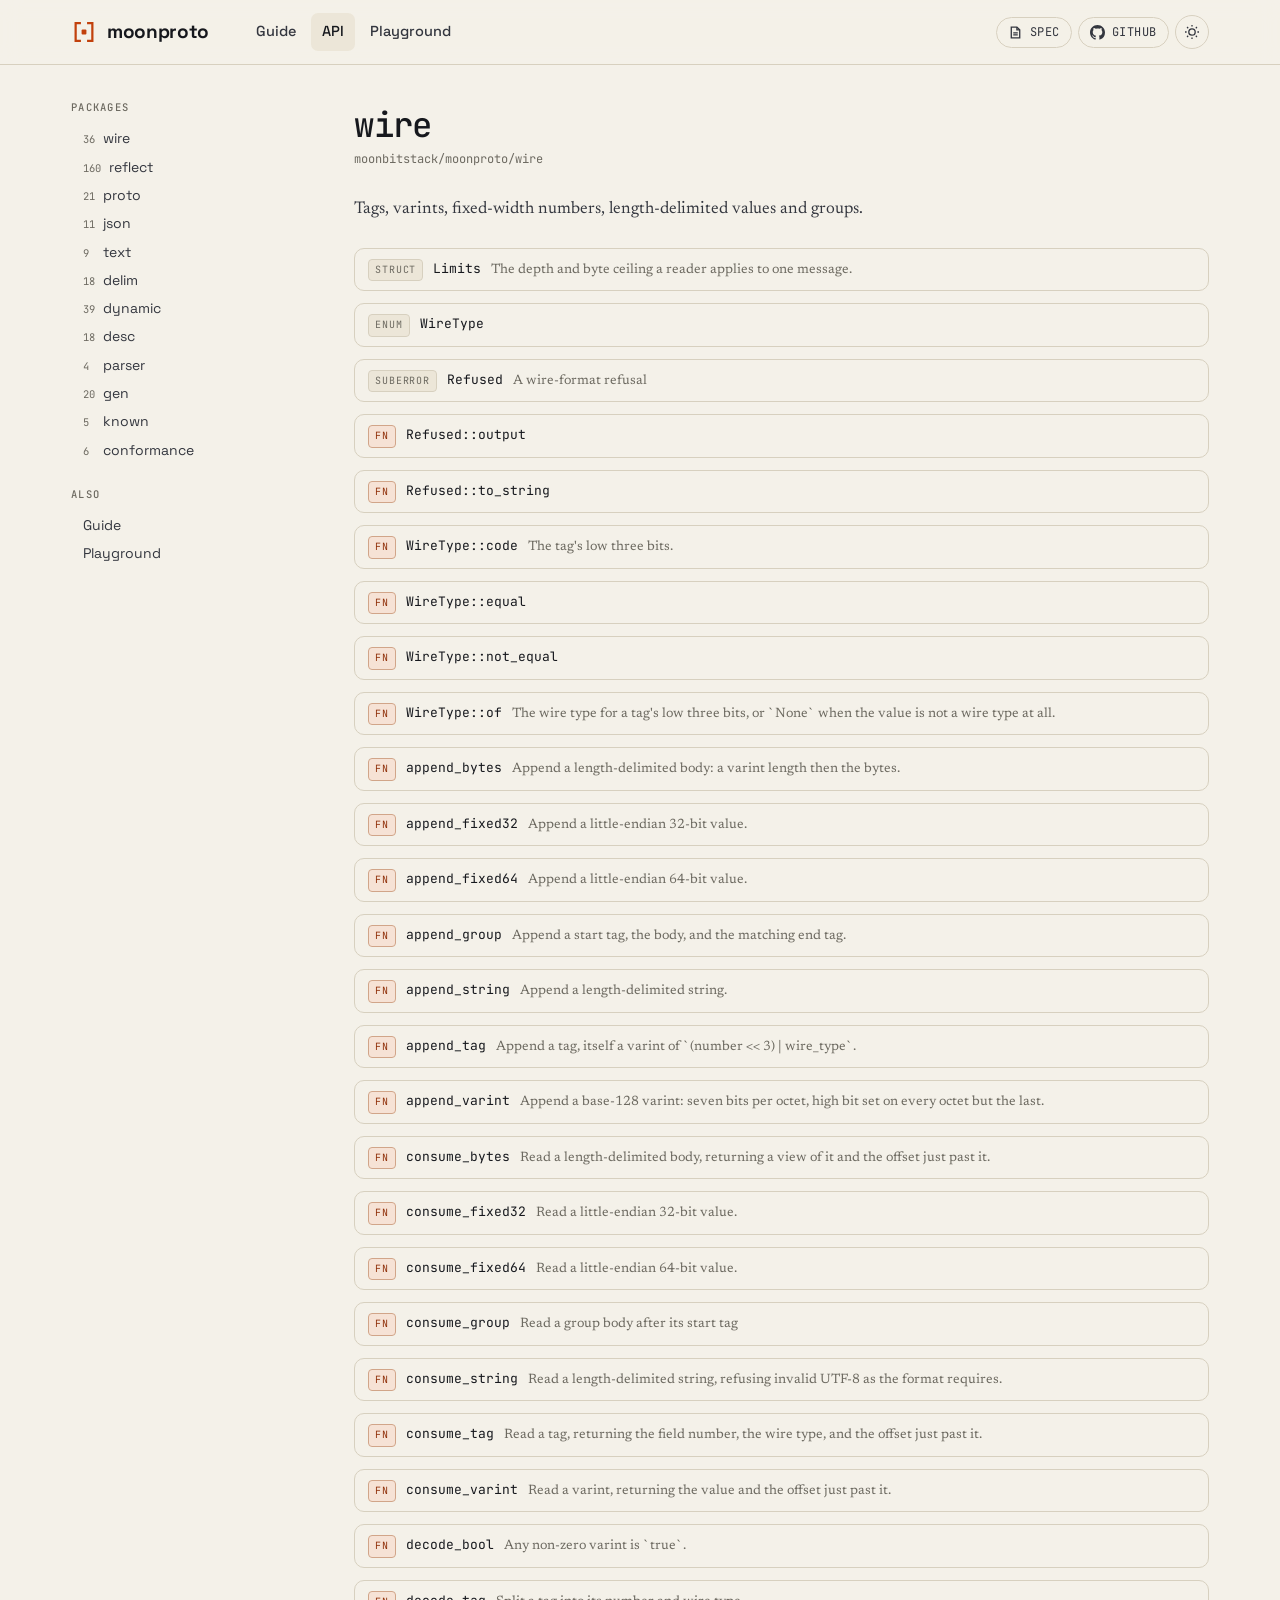
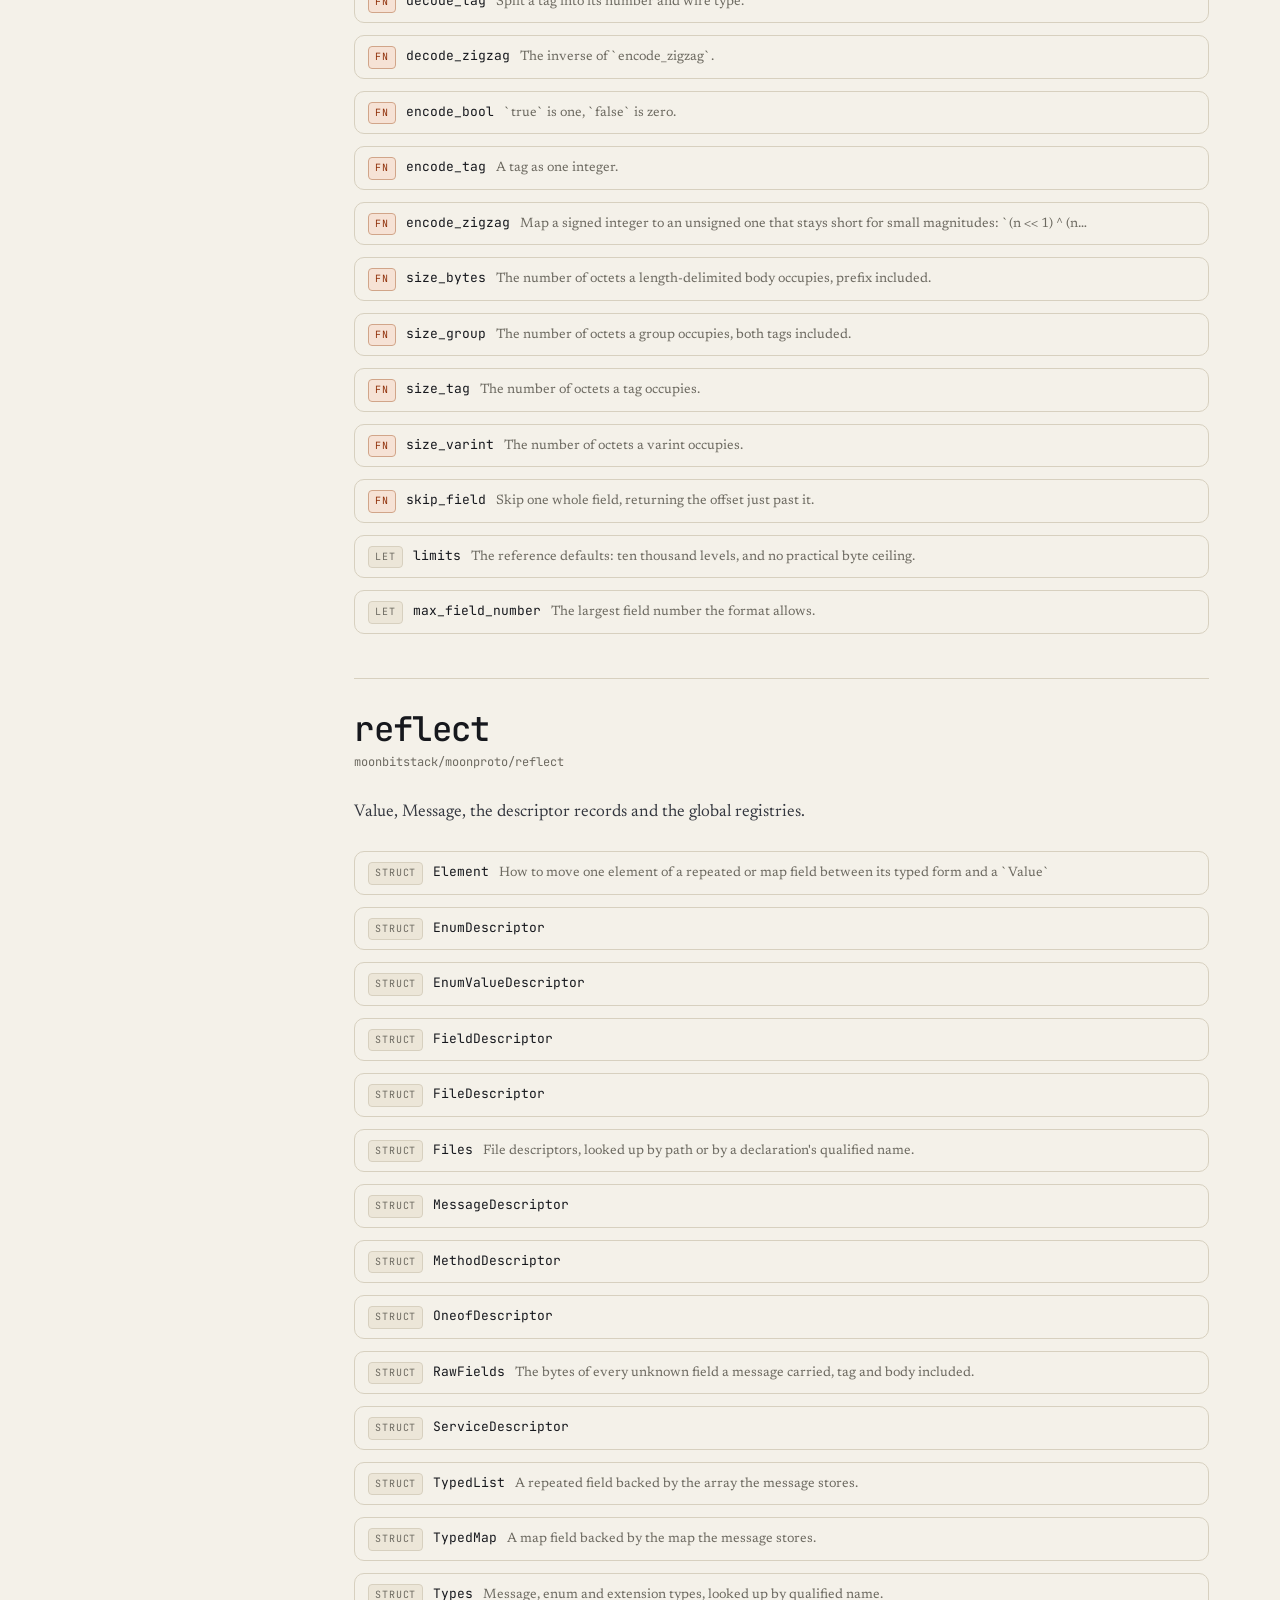
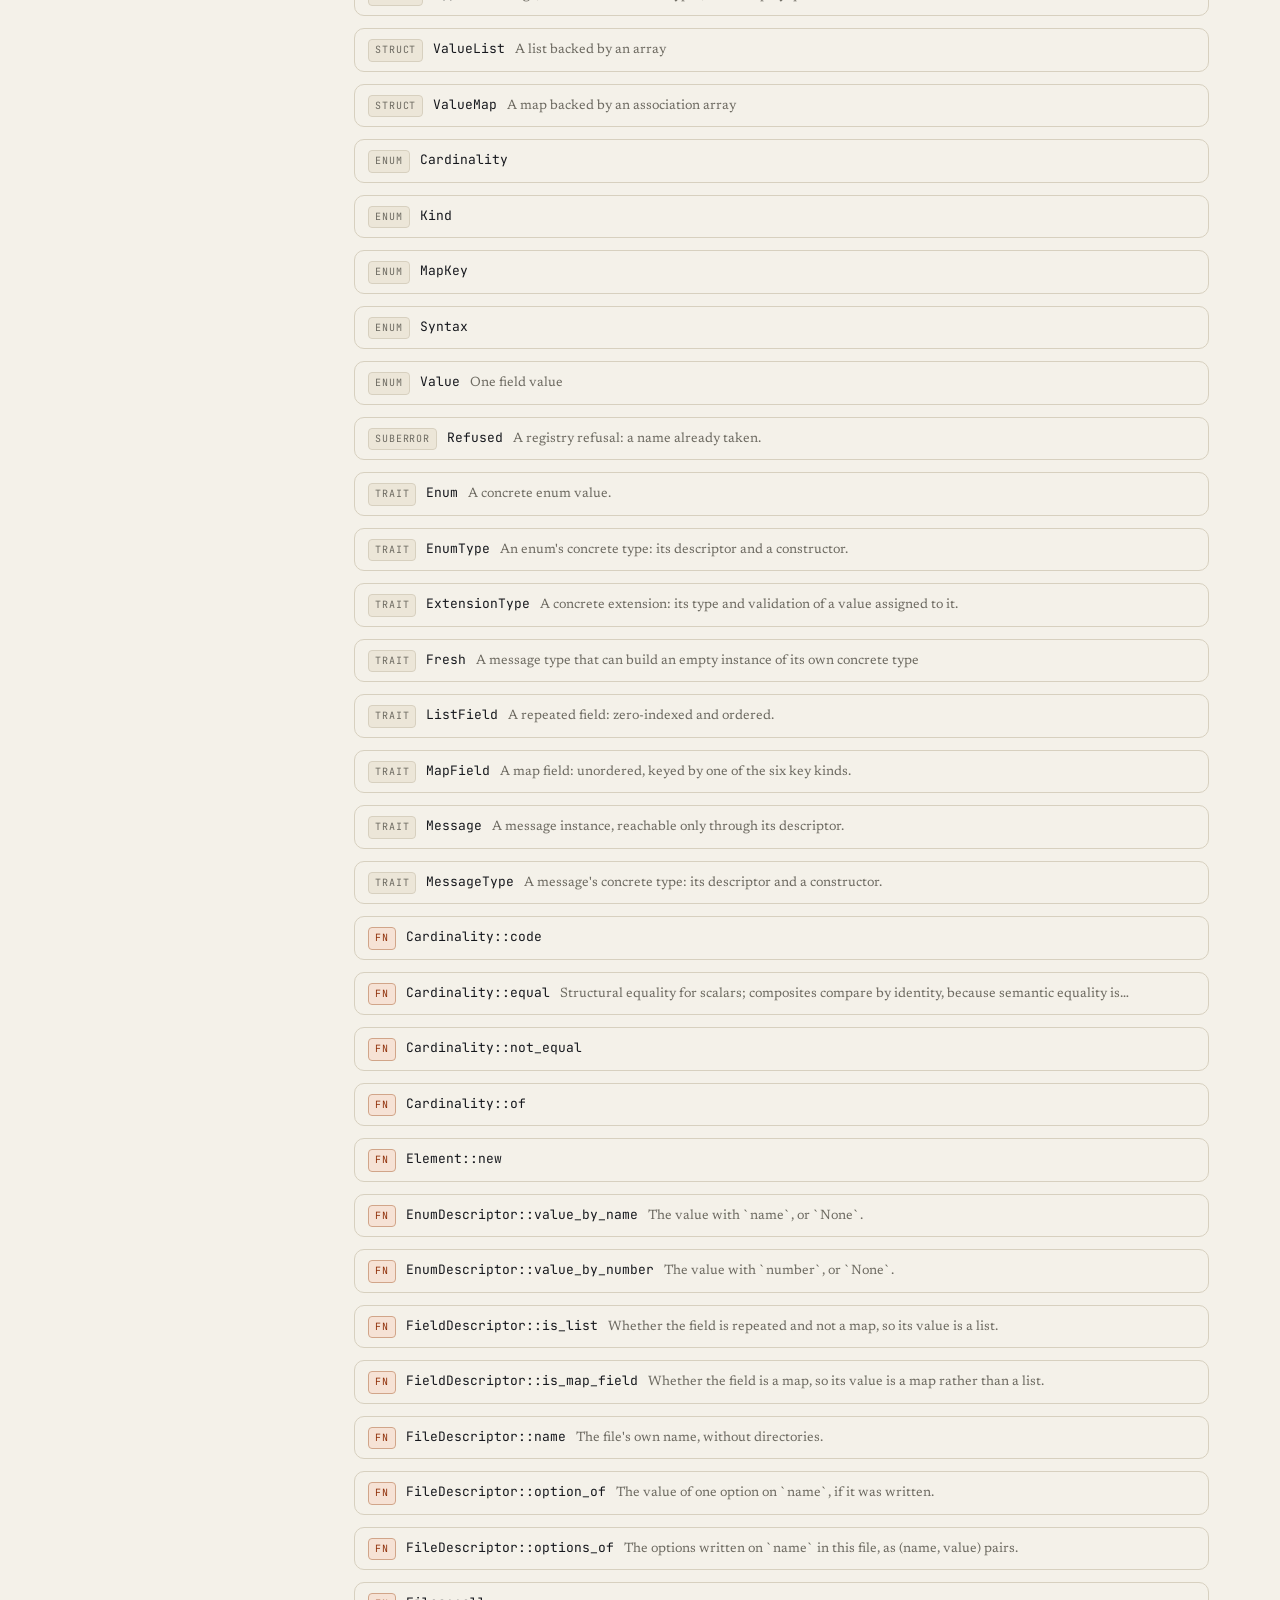
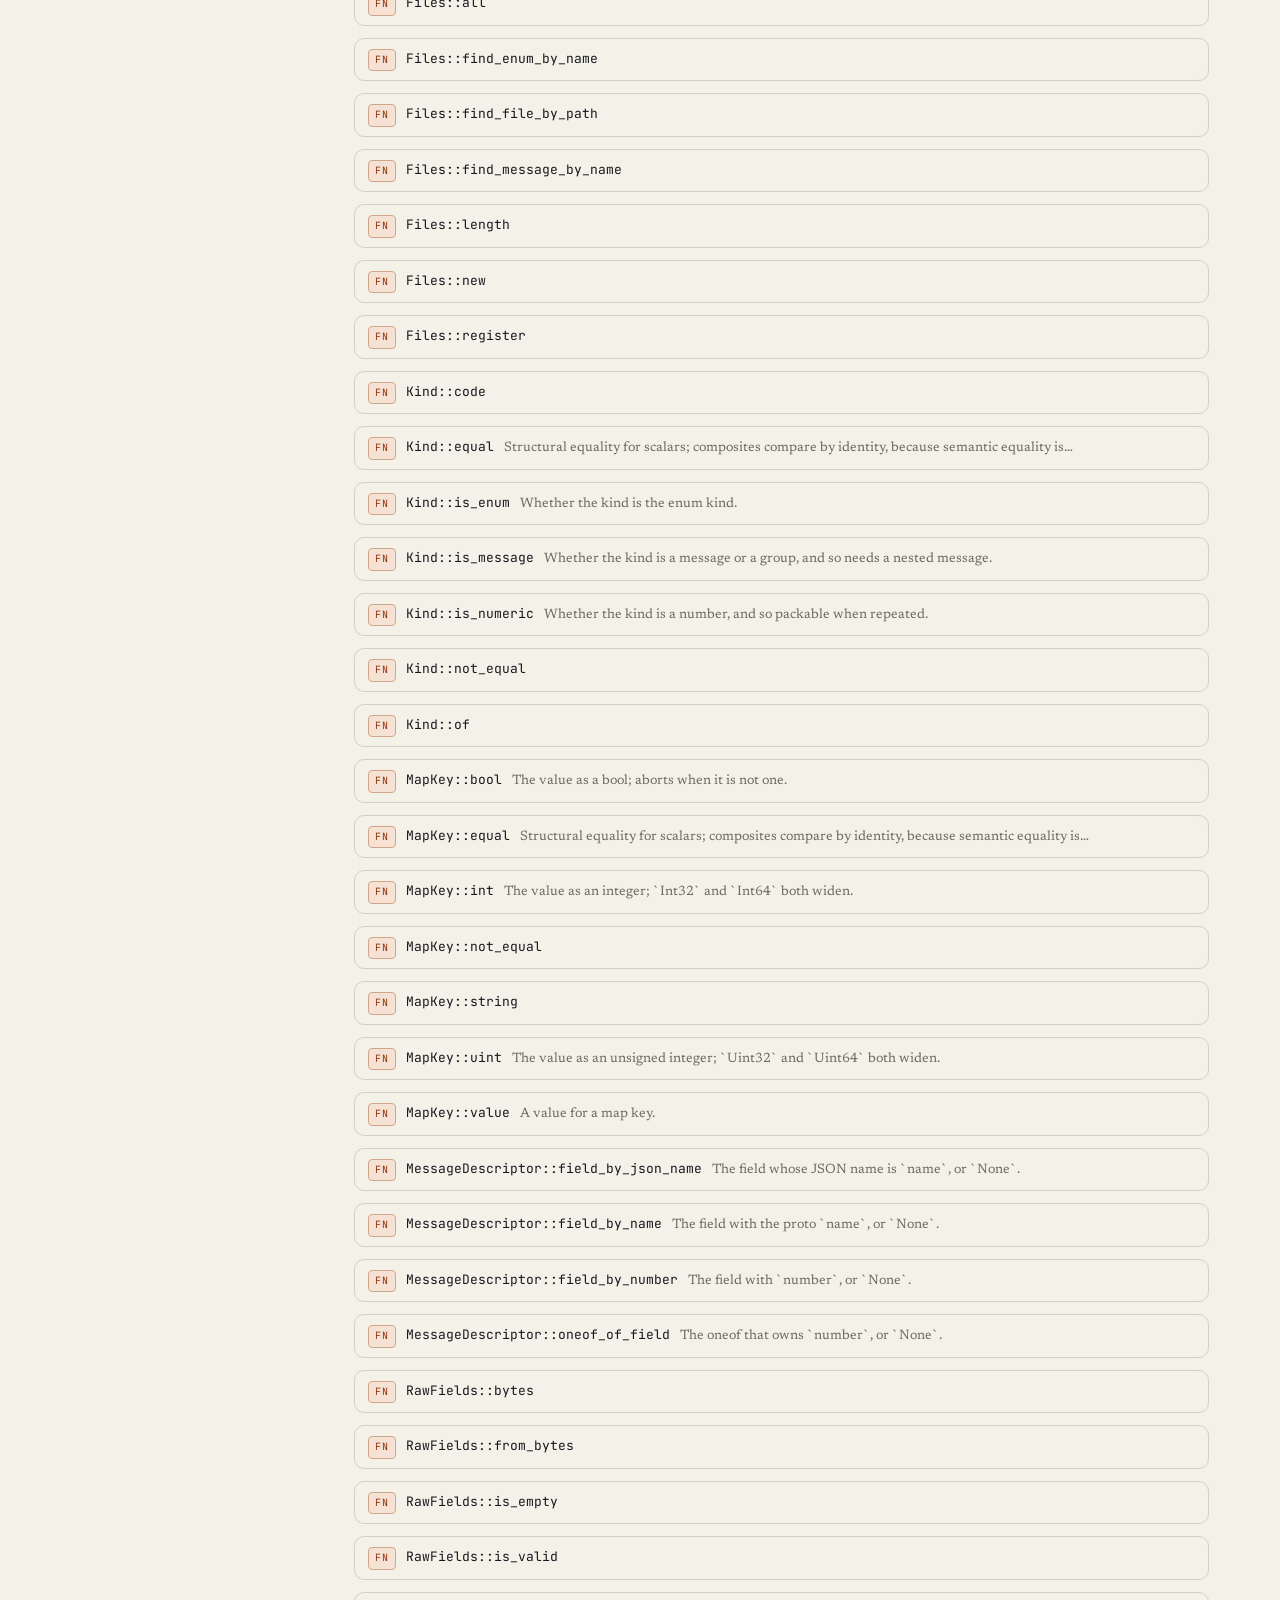
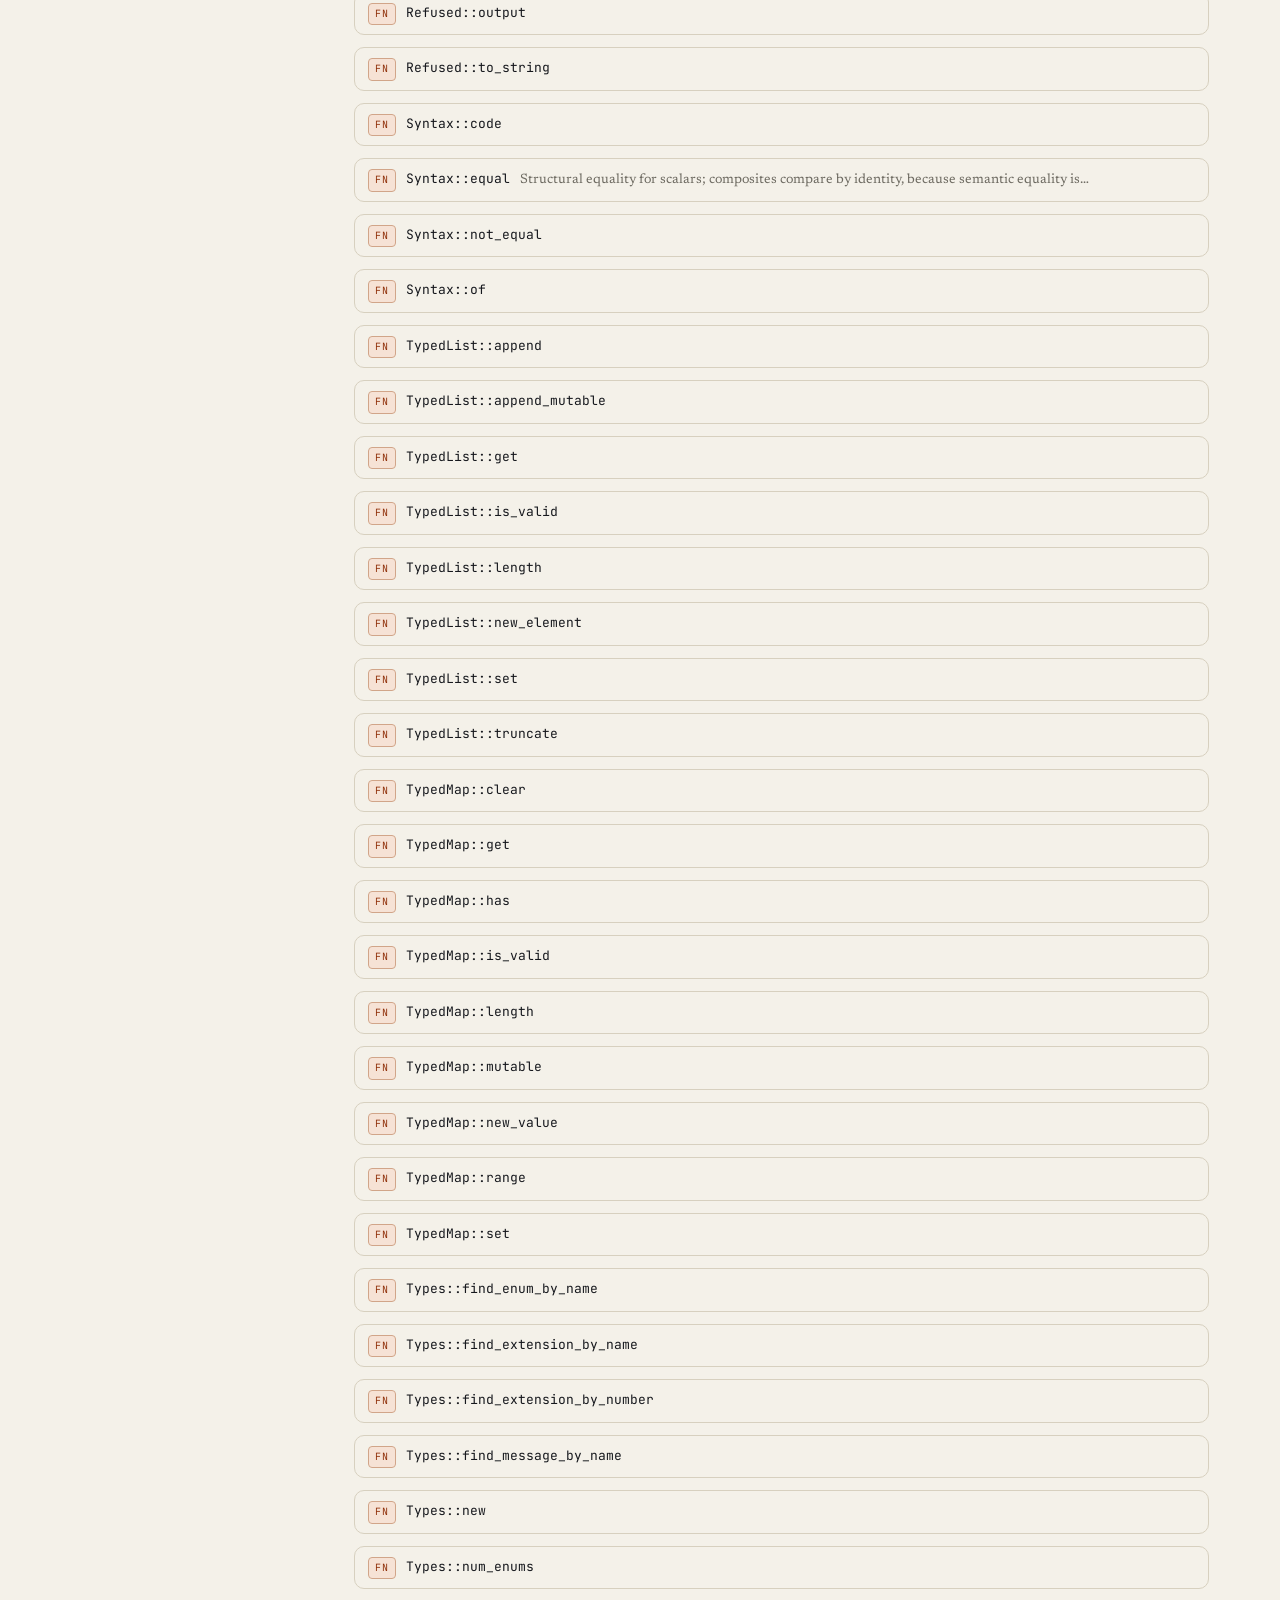
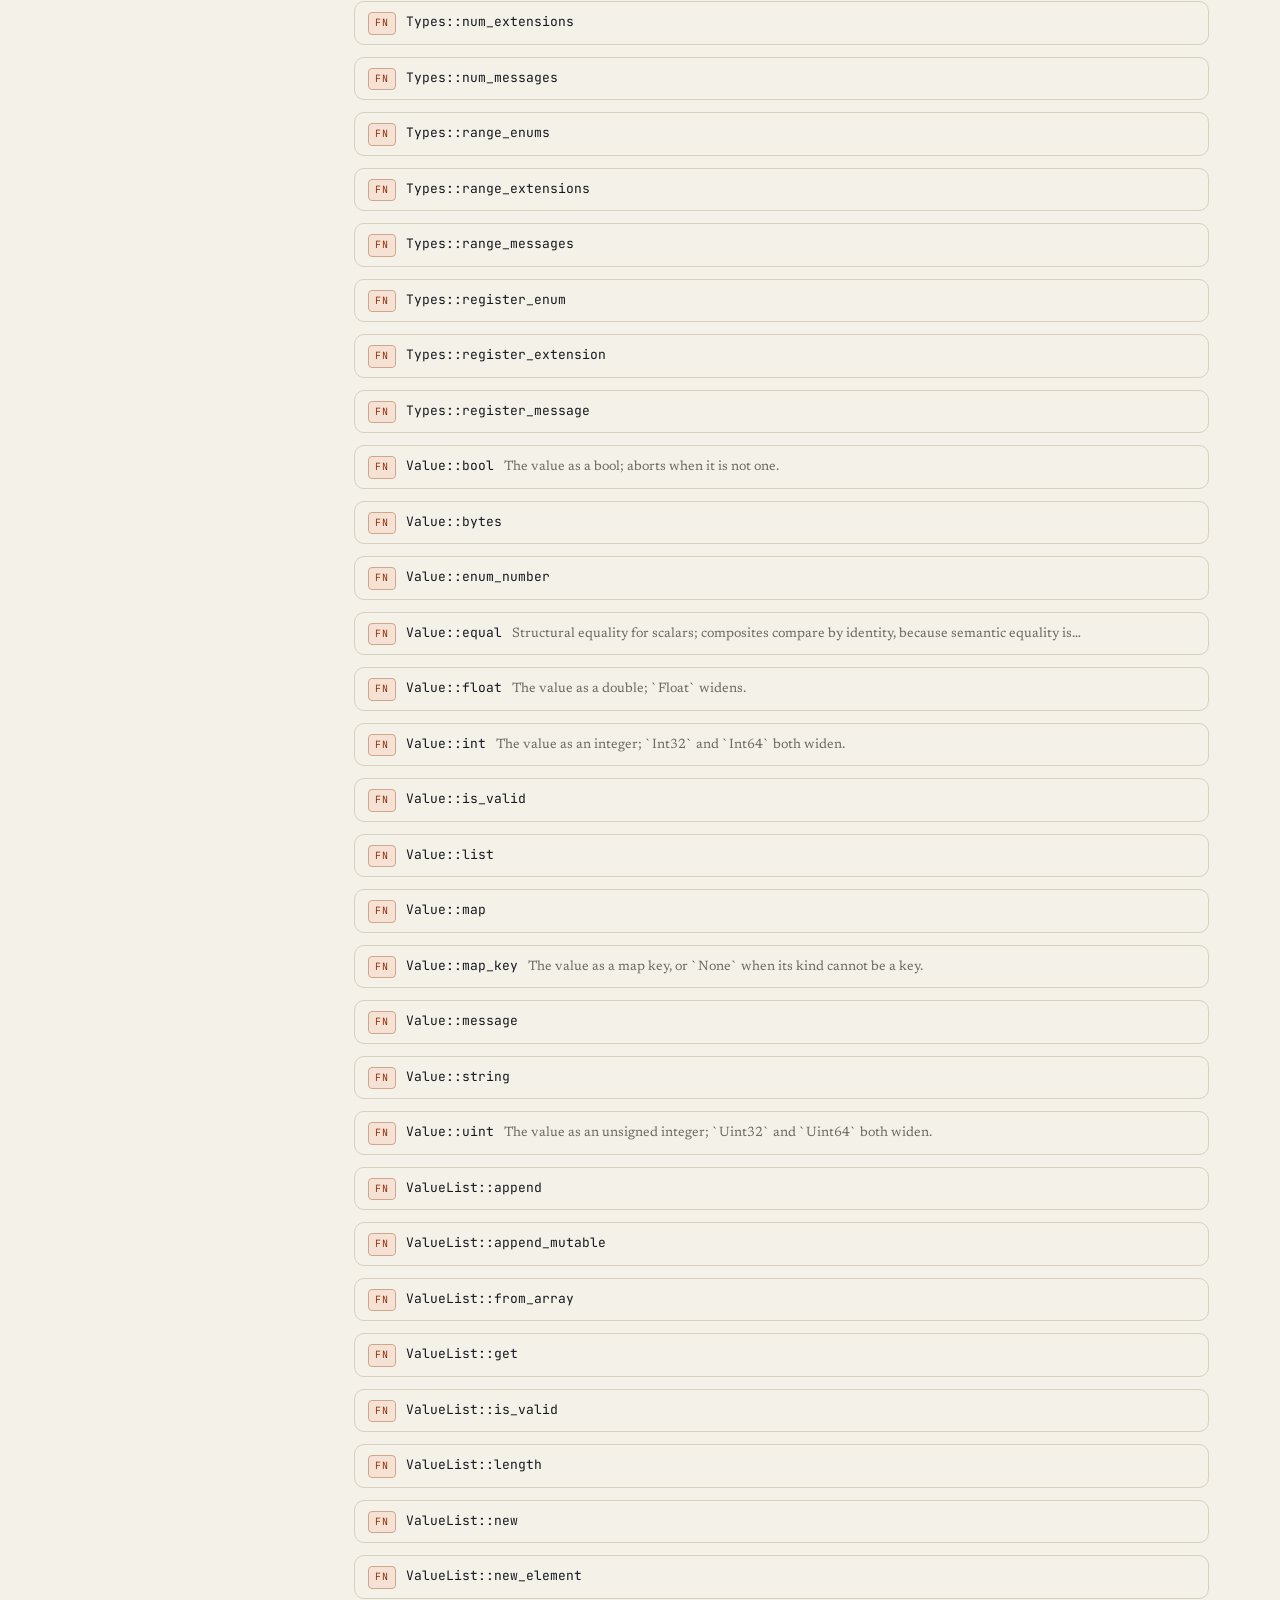
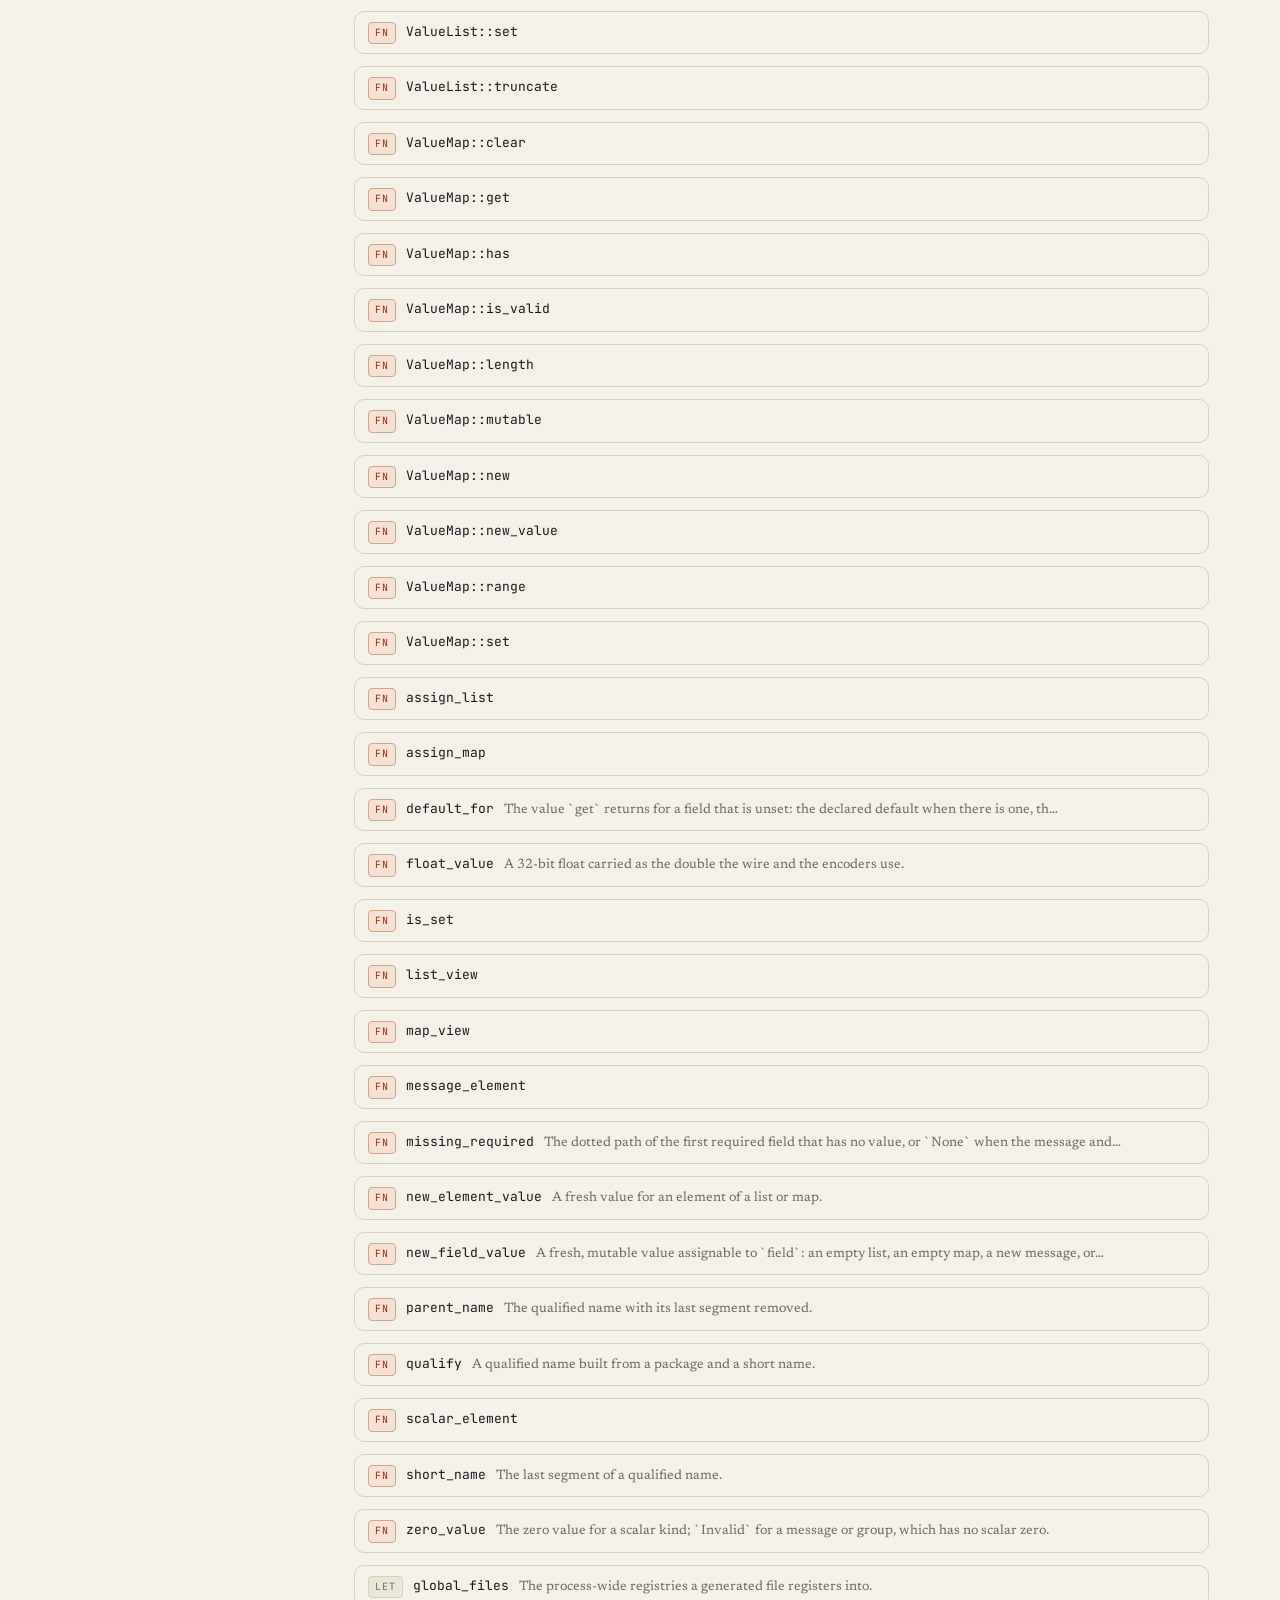
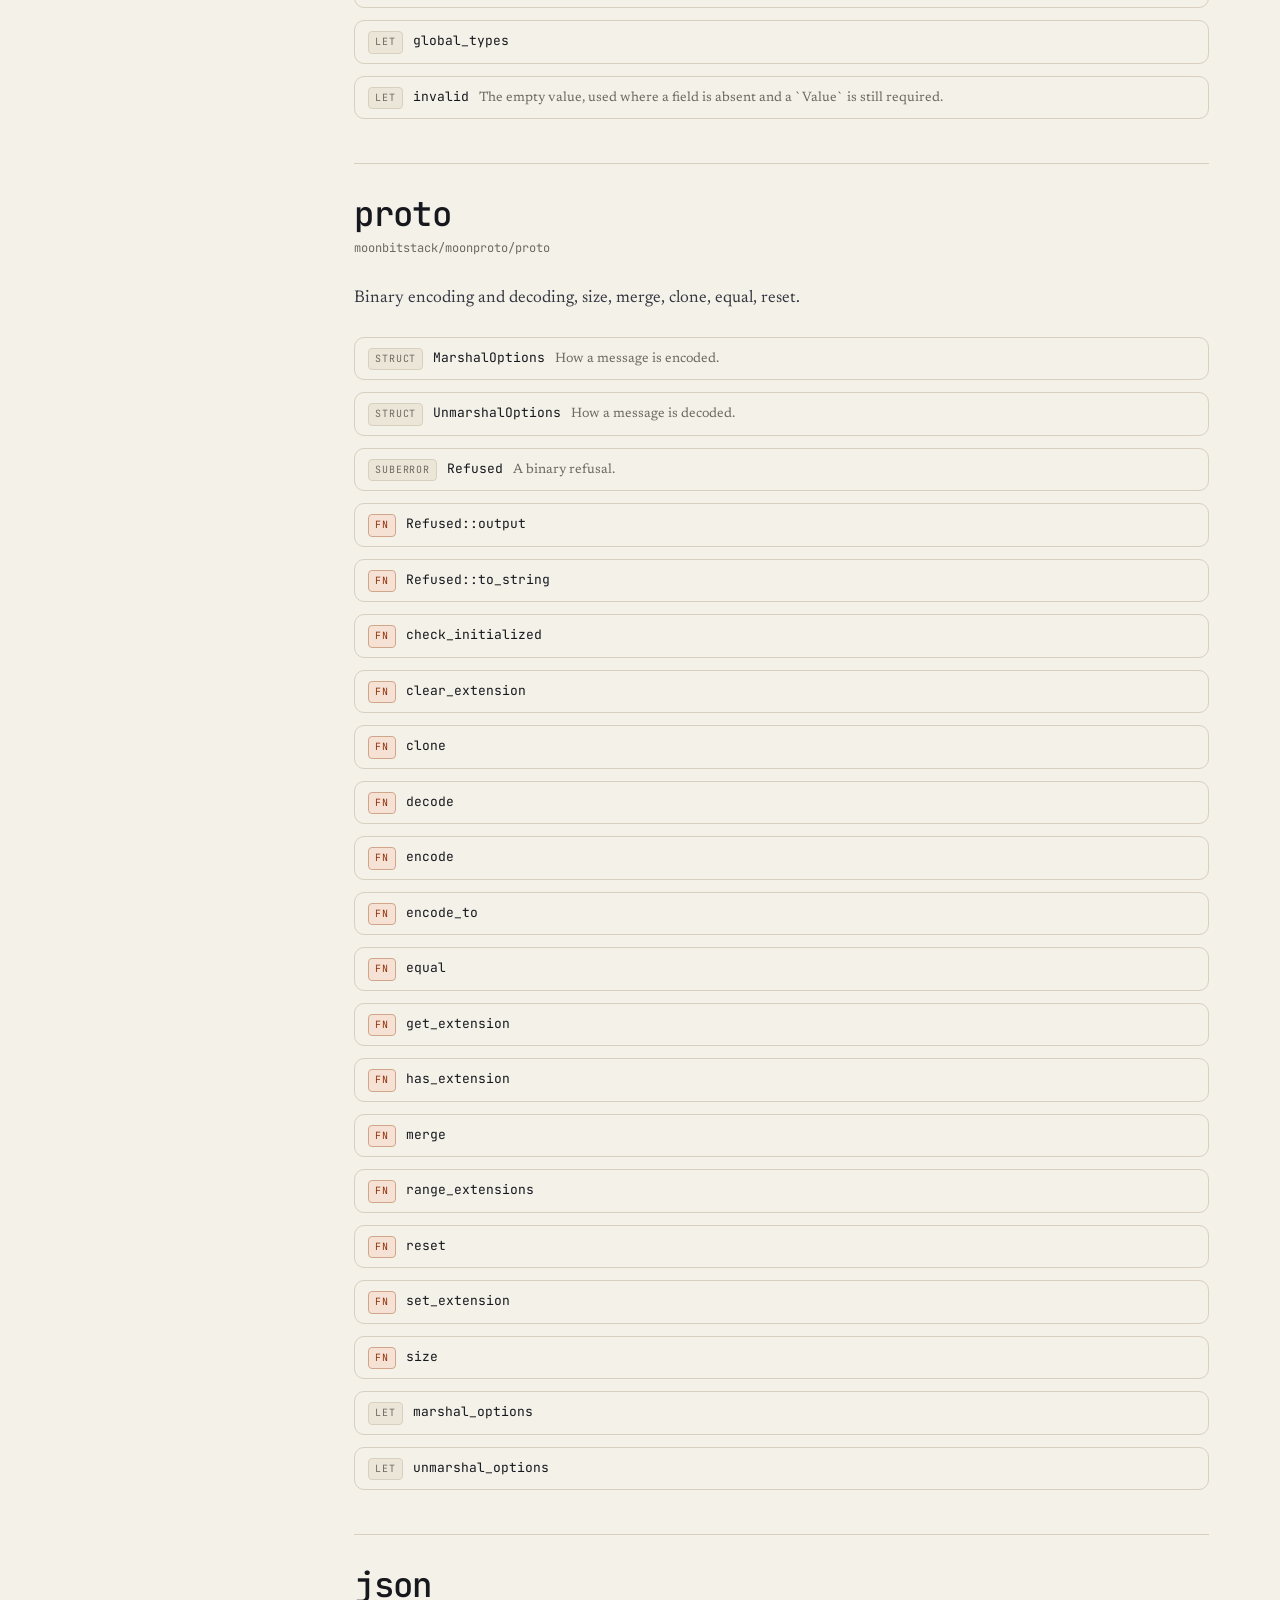
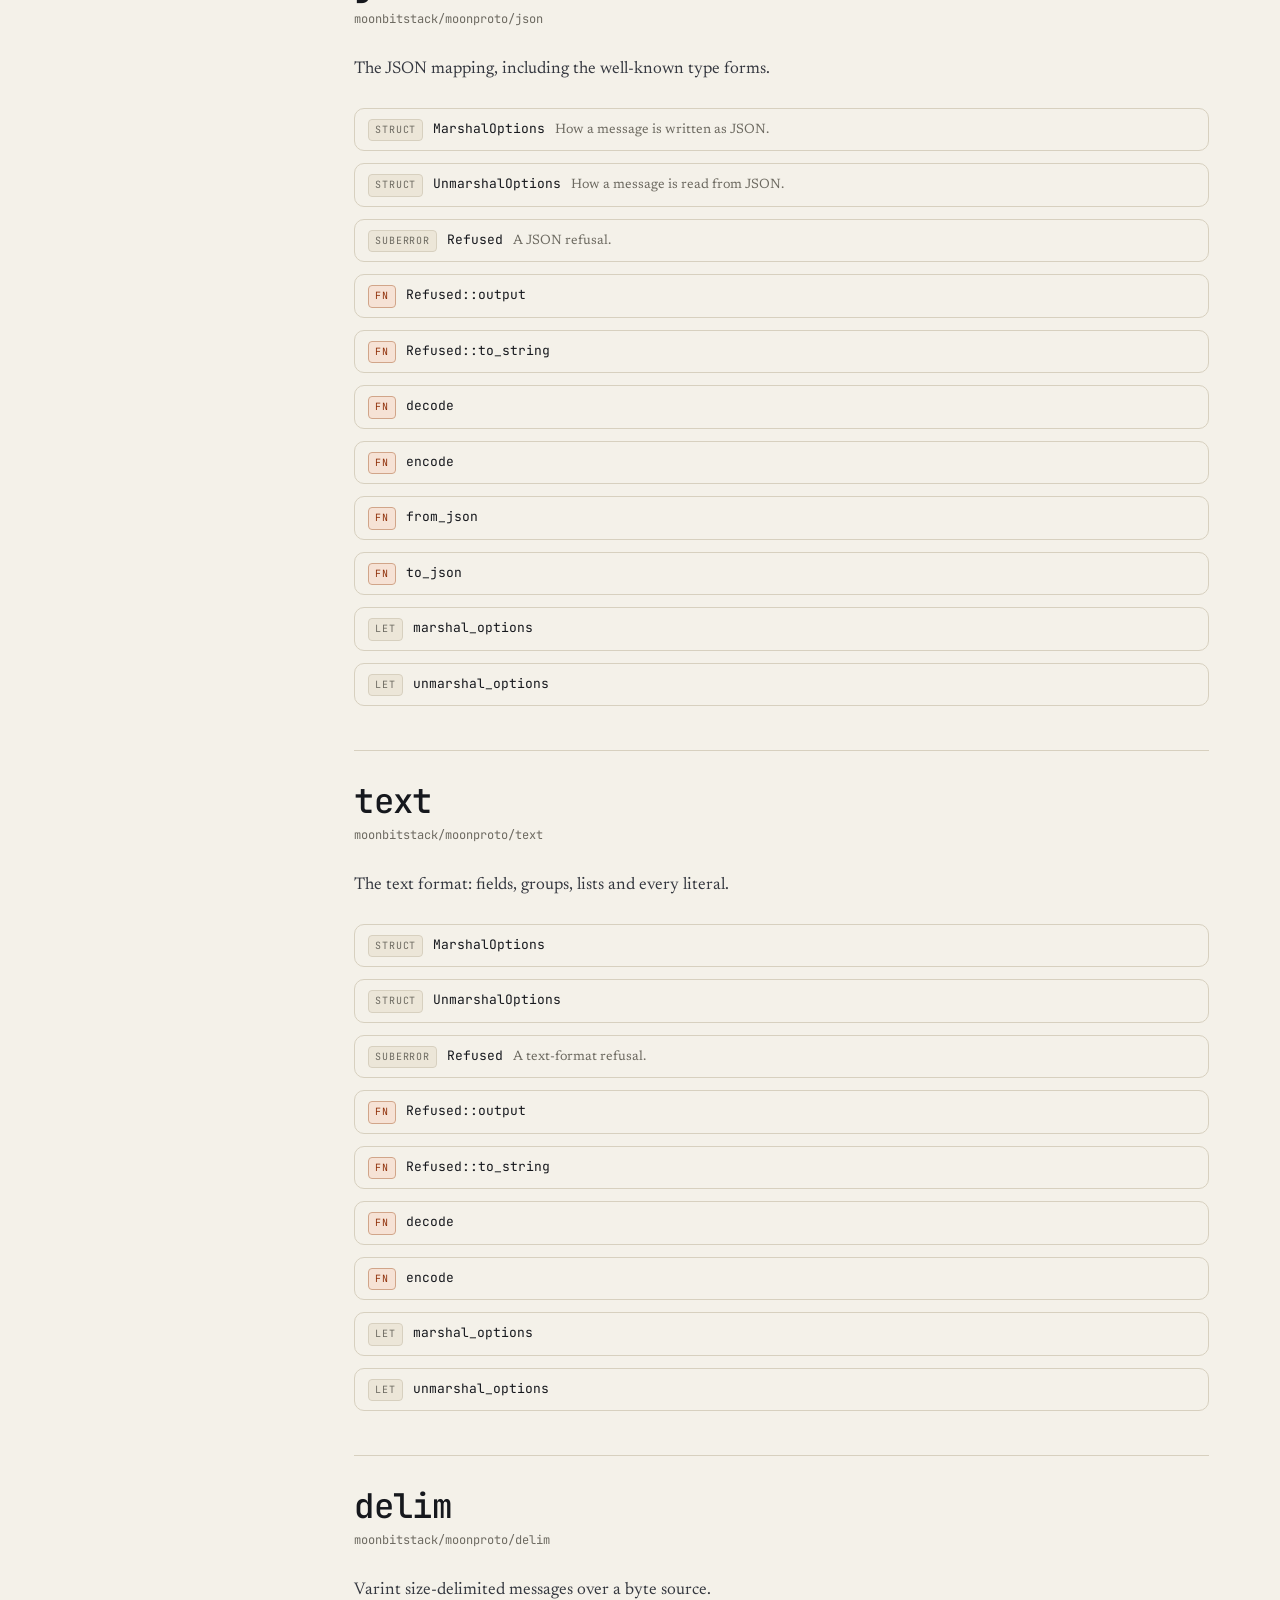
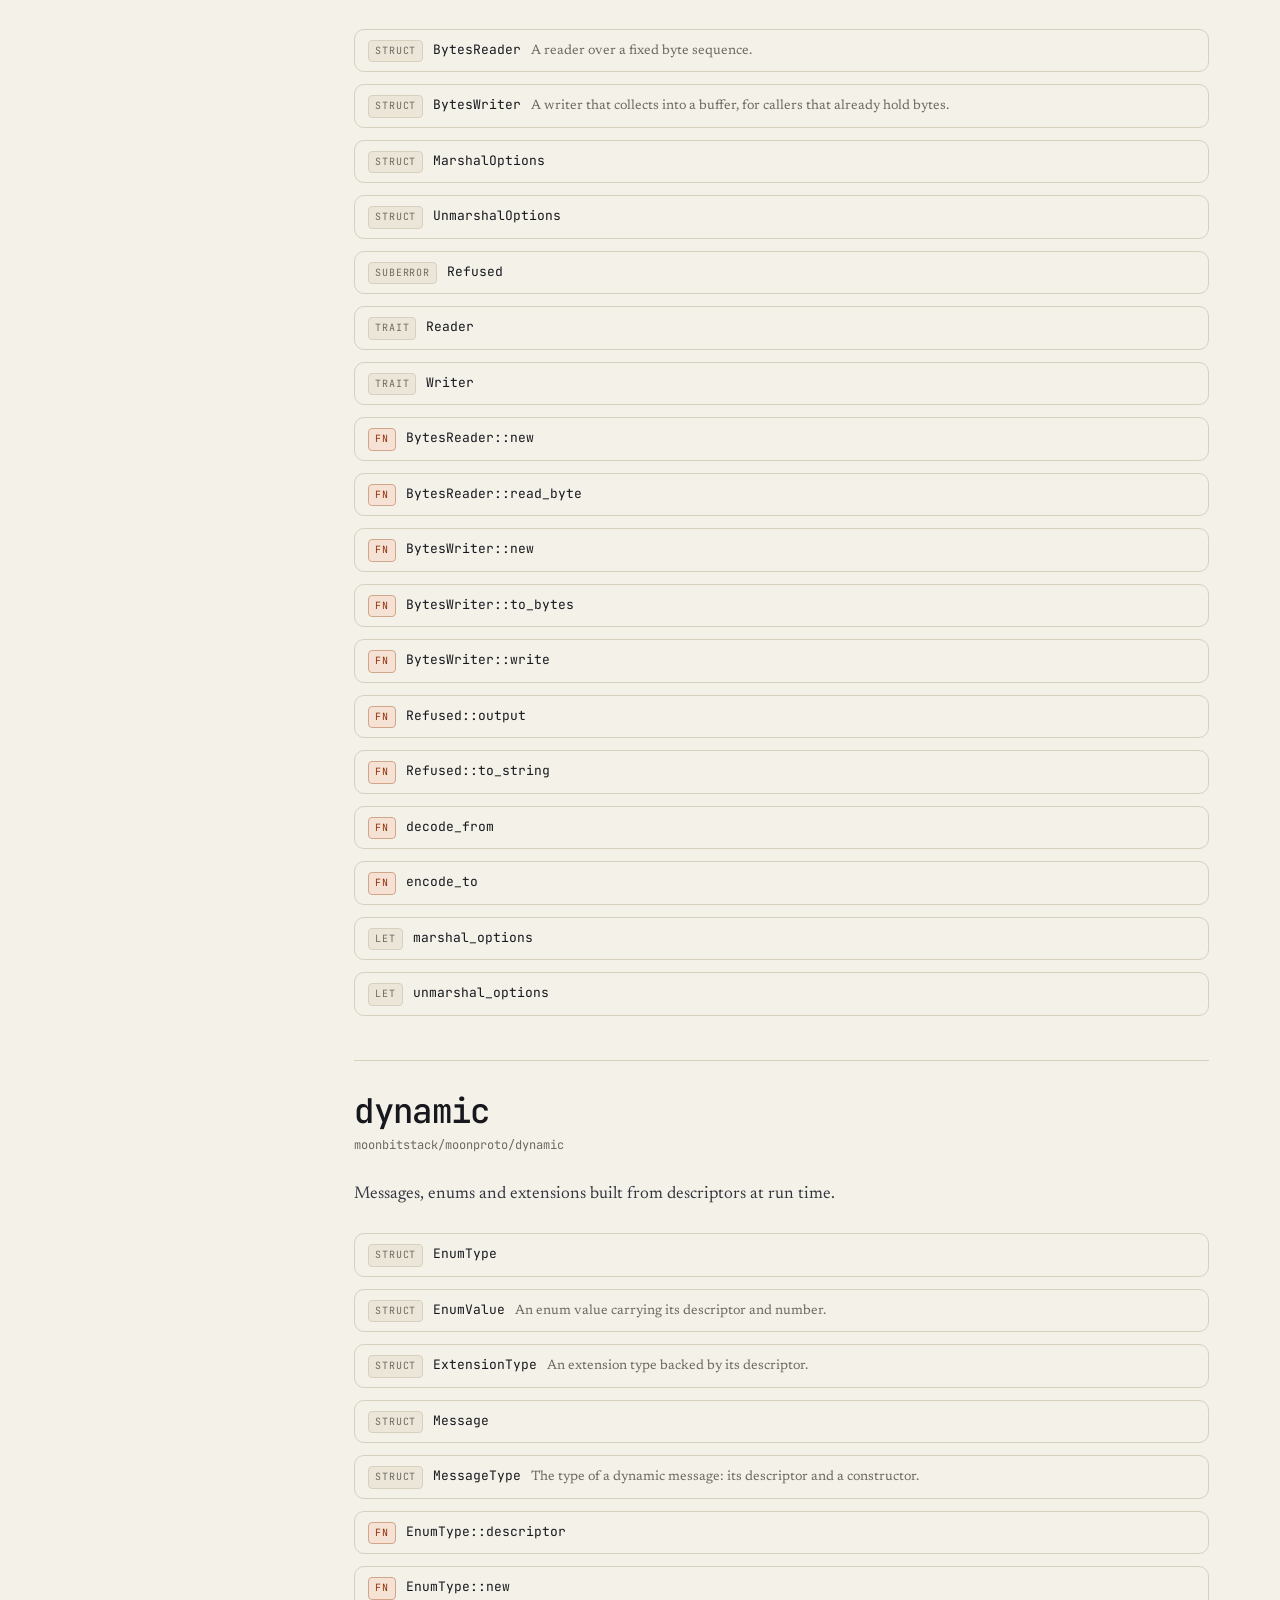
==== commit eb34ab76: "fix(moonproto): give the reference its gutter and its summaries their words. The reference container" ====
--- a/docs/api.html
+++ b/docs/api.html
@@ -70,9 +70,9 @@
       <p class="pkg-path">moonbitstack/moonproto/wire</p>
       <p style="color: var(--ink-2); max-width: 62ch; margin: 0 0 24px">Tags, varints, fixed-width numbers, length-delimited values and groups.</p>
       <details class="sym">
-        <summary><span class="kind struct">struct</span><span class="sname">Limits</span><span class="sdoc">| The depth and byte ceiling a reader applies to one message.</span></summary>
-        <div class="sym-body">
-          <p>| The depth and byte ceiling a reader applies to one message.</p><pre class="sig">pub(all) struct Limits</pre><div>depth : Int32</div><div>size : Int32</div>
+        <summary><span class="kind struct">struct</span><span class="sname">Limits</span><span class="sdoc">The depth and byte ceiling a reader applies to one message.</span></summary>
+        <div class="sym-body">
+          <p>The depth and byte ceiling a reader applies to one message.</p><pre class="sig">pub(all) struct Limits</pre><div>depth : Int32</div><div>size : Int32</div>
         </div>
       </details>
       <details class="sym">
@@ -82,9 +82,9 @@
         </div>
       </details>
       <details class="sym">
-        <summary><span class="kind suberror">suberror</span><span class="sname">Refused</span><span class="sdoc">| A wire-format refusal</span></summary>
-        <div class="sym-body">
-          <p>| A wire-format refusal. The offset is where the reader stopped, `got` is what it saw and `want` is what the format required.</p><pre class="sig">pub(all) suberror Refused</pre><div>Incomplete(Int32)</div><div>Malformed(Int32, Int32, Int32)</div><div>Overflow(Int32)</div><div>FieldNumber(Int32, Int32)</div><div>WireType(Int32, Int32)</div><div>Recursion(Int32)</div>
+        <summary><span class="kind suberror">suberror</span><span class="sname">Refused</span><span class="sdoc">A wire-format refusal</span></summary>
+        <div class="sym-body">
+          <p>A wire-format refusal. The offset is where the reader stopped, `got` is what it saw and `want` is what the format required.</p><pre class="sig">pub(all) suberror Refused</pre><div>Incomplete(Int32)</div><div>Malformed(Int32, Int32, Int32)</div><div>Overflow(Int32)</div><div>FieldNumber(Int32, Int32)</div><div>WireType(Int32, Int32)</div><div>Recursion(Int32)</div>
         </div>
       </details>
       <details class="sym">
@@ -100,9 +100,9 @@
         </div>
       </details>
       <details class="sym">
-        <summary><span class="kind fn">fn</span><span class="sname">WireType::code</span><span class="sdoc">| The tag&#x27;s low three bits.</span></summary>
-        <div class="sym-body">
-          <p>| The tag&#x27;s low three bits.</p><pre class="sig">pub fn WireType::code(Self) -&gt; Int32</pre>
+        <summary><span class="kind fn">fn</span><span class="sname">WireType::code</span><span class="sdoc">The tag&#x27;s low three bits.</span></summary>
+        <div class="sym-body">
+          <p>The tag&#x27;s low three bits.</p><pre class="sig">pub fn WireType::code(Self) -&gt; Int32</pre>
         </div>
       </details>
       <details class="sym">
@@ -118,171 +118,171 @@
         </div>
       </details>
       <details class="sym">
-        <summary><span class="kind fn">fn</span><span class="sname">WireType::of</span><span class="sdoc">| The wire type for a tag&#x27;s low three bits, or `None` when the value is not a wire type at all.</span></summary>
-        <div class="sym-body">
-          <p>| The wire type for a tag&#x27;s low three bits, or `None` when the value is not a wire type at all.</p><pre class="sig">pub fn WireType::of(Int32) -&gt; Self?</pre>
-        </div>
-      </details>
-      <details class="sym">
-        <summary><span class="kind fn">fn</span><span class="sname">append_bytes</span><span class="sdoc">| Append a length-delimited body: a varint length then the bytes.</span></summary>
-        <div class="sym-body">
-          <p>| Append a length-delimited body: a varint length then the bytes.</p><pre class="sig">pub fn append_bytes(@buffer.Buffer, BytesView) -&gt; Unit</pre>
-        </div>
-      </details>
-      <details class="sym">
-        <summary><span class="kind fn">fn</span><span class="sname">append_fixed32</span><span class="sdoc">| Append a little-endian 32-bit value.</span></summary>
-        <div class="sym-body">
-          <p>| Append a little-endian 32-bit value.</p><pre class="sig">pub fn append_fixed32(@buffer.Buffer, UInt32) -&gt; Unit</pre>
-        </div>
-      </details>
-      <details class="sym">
-        <summary><span class="kind fn">fn</span><span class="sname">append_fixed64</span><span class="sdoc">| Append a little-endian 64-bit value.</span></summary>
-        <div class="sym-body">
-          <p>| Append a little-endian 64-bit value.</p><pre class="sig">pub fn append_fixed64(@buffer.Buffer, UInt64) -&gt; Unit</pre>
-        </div>
-      </details>
-      <details class="sym">
-        <summary><span class="kind fn">fn</span><span class="sname">append_group</span><span class="sdoc">| Append a start tag, the body, and the matching end tag.</span></summary>
-        <div class="sym-body">
-          <p>| Append a start tag, the body, and the matching end tag.</p><pre class="sig">pub fn append_group(@buffer.Buffer, Int32, BytesView) -&gt; Unit</pre>
-        </div>
-      </details>
-      <details class="sym">
-        <summary><span class="kind fn">fn</span><span class="sname">append_string</span><span class="sdoc">| Append a length-delimited string.</span></summary>
-        <div class="sym-body">
-          <p>| Append a length-delimited string.</p><pre class="sig">pub fn append_string(@buffer.Buffer, StringView) -&gt; Unit</pre>
-        </div>
-      </details>
-      <details class="sym">
-        <summary><span class="kind fn">fn</span><span class="sname">append_tag</span><span class="sdoc">| Append a tag, itself a varint of `(number &lt;&lt; 3) | wire_type`.</span></summary>
-        <div class="sym-body">
-          <p>| Append a tag, itself a varint of `(number &lt;&lt; 3) | wire_type`.</p><pre class="sig">pub fn append_tag(@buffer.Buffer, Int32, WireType) -&gt; Unit</pre>
-        </div>
-      </details>
-      <details class="sym">
-        <summary><span class="kind fn">fn</span><span class="sname">append_varint</span><span class="sdoc">| Append a base-128 varint: seven bits per octet, high bit set on every octet but the last.</span></summary>
-        <div class="sym-body">
-          <p>| Append a base-128 varint: seven bits per octet, high bit set on every octet but the last.</p><pre class="sig">pub fn append_varint(@buffer.Buffer, UInt64) -&gt; Unit</pre>
-        </div>
-      </details>
-      <details class="sym">
-        <summary><span class="kind fn">fn</span><span class="sname">consume_bytes</span><span class="sdoc">| Read a length-delimited body, returning a view of it and the offset just past it.</span></summary>
-        <div class="sym-body">
-          <p>| Read a length-delimited body, returning a view of it and the offset just past it.</p><pre class="sig">pub fn consume_bytes(BytesView, at? : Int32, limit? : Int32) -&gt; (BytesView, Int32) raise Refused</pre>
-        </div>
-      </details>
-      <details class="sym">
-        <summary><span class="kind fn">fn</span><span class="sname">consume_fixed32</span><span class="sdoc">| Read a little-endian 32-bit value.</span></summary>
-        <div class="sym-body">
-          <p>| Read a little-endian 32-bit value.</p><pre class="sig">pub fn consume_fixed32(BytesView, at? : Int32, limit? : Int32) -&gt; (UInt32, Int32) raise Refused</pre>
-        </div>
-      </details>
-      <details class="sym">
-        <summary><span class="kind fn">fn</span><span class="sname">consume_fixed64</span><span class="sdoc">| Read a little-endian 64-bit value.</span></summary>
-        <div class="sym-body">
-          <p>| Read a little-endian 64-bit value.</p><pre class="sig">pub fn consume_fixed64(BytesView, at? : Int32, limit? : Int32) -&gt; (UInt64, Int32) raise Refused</pre>
-        </div>
-      </details>
-      <details class="sym">
-        <summary><span class="kind fn">fn</span><span class="sname">consume_group</span><span class="sdoc">| Read a group body after its start tag</span></summary>
-        <div class="sym-body">
-          <p>| Read a group body after its start tag. `at` is the offset just past the start tag; the returned view excludes both tags.</p><pre class="sig">pub fn consume_group(BytesView, Int32, at? : Int32, limit? : Int32, limits? : Limits) -&gt; (BytesView, Int32) raise Refused</pre>
-        </div>
-      </details>
-      <details class="sym">
-        <summary><span class="kind fn">fn</span><span class="sname">consume_string</span><span class="sdoc">| Read a length-delimited string, refusing invalid UTF-8 as the format requires.</span></summary>
-        <div class="sym-body">
-          <p>| Read a length-delimited string, refusing invalid UTF-8 as the format requires.</p><pre class="sig">pub fn consume_string(BytesView, at? : Int32, limit? : Int32) -&gt; (String, Int32) raise Refused</pre>
-        </div>
-      </details>
-      <details class="sym">
-        <summary><span class="kind fn">fn</span><span class="sname">consume_tag</span><span class="sdoc">| Read a tag, returning the field number, the wire type, and the offset just past it.</span></summary>
-        <div class="sym-body">
-          <p>| Read a tag, returning the field number, the wire type, and the offset just past it.</p><pre class="sig">pub fn consume_tag(BytesView, at? : Int32, limit? : Int32) -&gt; (Int32, WireType, Int32) raise Refused</pre>
-        </div>
-      </details>
-      <details class="sym">
-        <summary><span class="kind fn">fn</span><span class="sname">consume_varint</span><span class="sdoc">| Read a varint, returning the value and the offset just past it.</span></summary>
-        <div class="sym-body">
-          <p>| Read a varint, returning the value and the offset just past it.</p><pre class="sig">pub fn consume_varint(BytesView, at? : Int32, limit? : Int32) -&gt; (UInt64, Int32) raise Refused</pre>
-        </div>
-      </details>
-      <details class="sym">
-        <summary><span class="kind fn">fn</span><span class="sname">decode_bool</span><span class="sdoc">| Any non-zero varint is `true`.</span></summary>
-        <div class="sym-body">
-          <p>| Any non-zero varint is `true`.</p><pre class="sig">pub fn decode_bool(UInt64) -&gt; Bool</pre>
-        </div>
-      </details>
-      <details class="sym">
-        <summary><span class="kind fn">fn</span><span class="sname">decode_tag</span><span class="sdoc">| Split a tag into its number and wire type.</span></summary>
-        <div class="sym-body">
-          <p>| Split a tag into its number and wire type.</p><pre class="sig">pub fn decode_tag(UInt64) -&gt; (Int32, WireType) raise Refused</pre>
-        </div>
-      </details>
-      <details class="sym">
-        <summary><span class="kind fn">fn</span><span class="sname">decode_zigzag</span><span class="sdoc">| The inverse of `encode_zigzag`.</span></summary>
-        <div class="sym-body">
-          <p>| The inverse of `encode_zigzag`.</p><pre class="sig">pub fn decode_zigzag(UInt64) -&gt; Int64</pre>
-        </div>
-      </details>
-      <details class="sym">
-        <summary><span class="kind fn">fn</span><span class="sname">encode_bool</span><span class="sdoc">| `true` is one, `false` is zero.</span></summary>
-        <div class="sym-body">
-          <p>| `true` is one, `false` is zero.</p><pre class="sig">pub fn encode_bool(Bool) -&gt; UInt64</pre>
-        </div>
-      </details>
-      <details class="sym">
-        <summary><span class="kind fn">fn</span><span class="sname">encode_tag</span><span class="sdoc">| A tag as one integer.</span></summary>
-        <div class="sym-body">
-          <p>| A tag as one integer.</p><pre class="sig">pub fn encode_tag(Int32, WireType) -&gt; UInt64</pre>
-        </div>
-      </details>
-      <details class="sym">
-        <summary><span class="kind fn">fn</span><span class="sname">encode_zigzag</span><span class="sdoc">| Map a signed integer to an unsigned one that stays short for small magnitudes: `(n &lt;&lt; 1) ^…</span></summary>
-        <div class="sym-body">
-          <p>| Map a signed integer to an unsigned one that stays short for small magnitudes: `(n &lt;&lt; 1) ^ (n &gt;&gt; 63)`.</p><pre class="sig">pub fn encode_zigzag(Int64) -&gt; UInt64</pre>
-        </div>
-      </details>
-      <details class="sym">
-        <summary><span class="kind fn">fn</span><span class="sname">size_bytes</span><span class="sdoc">| The number of octets a length-delimited body occupies, prefix included.</span></summary>
-        <div class="sym-body">
-          <p>| The number of octets a length-delimited body occupies, prefix included.</p><pre class="sig">pub fn size_bytes(Int32) -&gt; Int32</pre>
-        </div>
-      </details>
-      <details class="sym">
-        <summary><span class="kind fn">fn</span><span class="sname">size_group</span><span class="sdoc">| The number of octets a group occupies, both tags included.</span></summary>
-        <div class="sym-body">
-          <p>| The number of octets a group occupies, both tags included.</p><pre class="sig">pub fn size_group(Int32, Int32) -&gt; Int32</pre>
-        </div>
-      </details>
-      <details class="sym">
-        <summary><span class="kind fn">fn</span><span class="sname">size_tag</span><span class="sdoc">| The number of octets a tag occupies.</span></summary>
-        <div class="sym-body">
-          <p>| The number of octets a tag occupies.</p><pre class="sig">pub fn size_tag(Int32) -&gt; Int32</pre>
-        </div>
-      </details>
-      <details class="sym">
-        <summary><span class="kind fn">fn</span><span class="sname">size_varint</span><span class="sdoc">| The number of octets a varint occupies.</span></summary>
-        <div class="sym-body">
-          <p>| The number of octets a varint occupies.</p><pre class="sig">pub fn size_varint(UInt64) -&gt; Int32</pre>
-        </div>
-      </details>
-      <details class="sym">
-        <summary><span class="kind fn">fn</span><span class="sname">skip_field</span><span class="sdoc">| Skip one whole field, returning the offset just past it.</span></summary>
-        <div class="sym-body">
-          <p>| Skip one whole field, returning the offset just past it.</p><pre class="sig">pub fn skip_field(BytesView, at? : Int32, limit? : Int32, limits? : Limits) -&gt; Int32 raise Refused</pre>
-        </div>
-      </details>
-      <details class="sym">
-        <summary><span class="kind let">let</span><span class="sname">limits</span><span class="sdoc">| The reference defaults: ten thousand levels, and no practical byte ceiling.</span></summary>
-        <div class="sym-body">
-          <p>| The reference defaults: ten thousand levels, and no practical byte ceiling.</p><pre class="sig">pub let limits : Limits</pre>
-        </div>
-      </details>
-      <details class="sym">
-        <summary><span class="kind let">let</span><span class="sname">max_field_number</span><span class="sdoc">| The largest field number the format allows.</span></summary>
-        <div class="sym-body">
-          <p>| The largest field number the format allows.</p><pre class="sig">pub let max_field_number : Int32</pre>
+        <summary><span class="kind fn">fn</span><span class="sname">WireType::of</span><span class="sdoc">The wire type for a tag&#x27;s low three bits, or `None` when the value is not a wire type at all.</span></summary>
+        <div class="sym-body">
+          <p>The wire type for a tag&#x27;s low three bits, or `None` when the value is not a wire type at all.</p><pre class="sig">pub fn WireType::of(Int32) -&gt; Self?</pre>
+        </div>
+      </details>
+      <details class="sym">
+        <summary><span class="kind fn">fn</span><span class="sname">append_bytes</span><span class="sdoc">Append a length-delimited body: a varint length then the bytes.</span></summary>
+        <div class="sym-body">
+          <p>Append a length-delimited body: a varint length then the bytes.</p><pre class="sig">pub fn append_bytes(@buffer.Buffer, BytesView) -&gt; Unit</pre>
+        </div>
+      </details>
+      <details class="sym">
+        <summary><span class="kind fn">fn</span><span class="sname">append_fixed32</span><span class="sdoc">Append a little-endian 32-bit value.</span></summary>
+        <div class="sym-body">
+          <p>Append a little-endian 32-bit value.</p><pre class="sig">pub fn append_fixed32(@buffer.Buffer, UInt32) -&gt; Unit</pre>
+        </div>
+      </details>
+      <details class="sym">
+        <summary><span class="kind fn">fn</span><span class="sname">append_fixed64</span><span class="sdoc">Append a little-endian 64-bit value.</span></summary>
+        <div class="sym-body">
+          <p>Append a little-endian 64-bit value.</p><pre class="sig">pub fn append_fixed64(@buffer.Buffer, UInt64) -&gt; Unit</pre>
+        </div>
+      </details>
+      <details class="sym">
+        <summary><span class="kind fn">fn</span><span class="sname">append_group</span><span class="sdoc">Append a start tag, the body, and the matching end tag.</span></summary>
+        <div class="sym-body">
+          <p>Append a start tag, the body, and the matching end tag.</p><pre class="sig">pub fn append_group(@buffer.Buffer, Int32, BytesView) -&gt; Unit</pre>
+        </div>
+      </details>
+      <details class="sym">
+        <summary><span class="kind fn">fn</span><span class="sname">append_string</span><span class="sdoc">Append a length-delimited string.</span></summary>
+        <div class="sym-body">
+          <p>Append a length-delimited string.</p><pre class="sig">pub fn append_string(@buffer.Buffer, StringView) -&gt; Unit</pre>
+        </div>
+      </details>
+      <details class="sym">
+        <summary><span class="kind fn">fn</span><span class="sname">append_tag</span><span class="sdoc">Append a tag, itself a varint of `(number &lt;&lt; 3) | wire_type`.</span></summary>
+        <div class="sym-body">
+          <p>Append a tag, itself a varint of `(number &lt;&lt; 3) | wire_type`.</p><pre class="sig">pub fn append_tag(@buffer.Buffer, Int32, WireType) -&gt; Unit</pre>
+        </div>
+      </details>
+      <details class="sym">
+        <summary><span class="kind fn">fn</span><span class="sname">append_varint</span><span class="sdoc">Append a base-128 varint: seven bits per octet, high bit set on every octet but the last.</span></summary>
+        <div class="sym-body">
+          <p>Append a base-128 varint: seven bits per octet, high bit set on every octet but the last.</p><pre class="sig">pub fn append_varint(@buffer.Buffer, UInt64) -&gt; Unit</pre>
+        </div>
+      </details>
+      <details class="sym">
+        <summary><span class="kind fn">fn</span><span class="sname">consume_bytes</span><span class="sdoc">Read a length-delimited body, returning a view of it and the offset just past it.</span></summary>
+        <div class="sym-body">
+          <p>Read a length-delimited body, returning a view of it and the offset just past it.</p><pre class="sig">pub fn consume_bytes(BytesView, at? : Int32, limit? : Int32) -&gt; (BytesView, Int32) raise Refused</pre>
+        </div>
+      </details>
+      <details class="sym">
+        <summary><span class="kind fn">fn</span><span class="sname">consume_fixed32</span><span class="sdoc">Read a little-endian 32-bit value.</span></summary>
+        <div class="sym-body">
+          <p>Read a little-endian 32-bit value.</p><pre class="sig">pub fn consume_fixed32(BytesView, at? : Int32, limit? : Int32) -&gt; (UInt32, Int32) raise Refused</pre>
+        </div>
+      </details>
+      <details class="sym">
+        <summary><span class="kind fn">fn</span><span class="sname">consume_fixed64</span><span class="sdoc">Read a little-endian 64-bit value.</span></summary>
+        <div class="sym-body">
+          <p>Read a little-endian 64-bit value.</p><pre class="sig">pub fn consume_fixed64(BytesView, at? : Int32, limit? : Int32) -&gt; (UInt64, Int32) raise Refused</pre>
+        </div>
+      </details>
+      <details class="sym">
+        <summary><span class="kind fn">fn</span><span class="sname">consume_group</span><span class="sdoc">Read a group body after its start tag</span></summary>
+        <div class="sym-body">
+          <p>Read a group body after its start tag. `at` is the offset just past the start tag; the returned view excludes both tags.</p><pre class="sig">pub fn consume_group(BytesView, Int32, at? : Int32, limit? : Int32, limits? : Limits) -&gt; (BytesView, Int32) raise Refused</pre>
+        </div>
+      </details>
+      <details class="sym">
+        <summary><span class="kind fn">fn</span><span class="sname">consume_string</span><span class="sdoc">Read a length-delimited string, refusing invalid UTF-8 as the format requires.</span></summary>
+        <div class="sym-body">
+          <p>Read a length-delimited string, refusing invalid UTF-8 as the format requires.</p><pre class="sig">pub fn consume_string(BytesView, at? : Int32, limit? : Int32) -&gt; (String, Int32) raise Refused</pre>
+        </div>
+      </details>
+      <details class="sym">
+        <summary><span class="kind fn">fn</span><span class="sname">consume_tag</span><span class="sdoc">Read a tag, returning the field number, the wire type, and the offset just past it.</span></summary>
+        <div class="sym-body">
+          <p>Read a tag, returning the field number, the wire type, and the offset just past it.</p><pre class="sig">pub fn consume_tag(BytesView, at? : Int32, limit? : Int32) -&gt; (Int32, WireType, Int32) raise Refused</pre>
+        </div>
+      </details>
+      <details class="sym">
+        <summary><span class="kind fn">fn</span><span class="sname">consume_varint</span><span class="sdoc">Read a varint, returning the value and the offset just past it.</span></summary>
+        <div class="sym-body">
+          <p>Read a varint, returning the value and the offset just past it.</p><pre class="sig">pub fn consume_varint(BytesView, at? : Int32, limit? : Int32) -&gt; (UInt64, Int32) raise Refused</pre>
+        </div>
+      </details>
+      <details class="sym">
+        <summary><span class="kind fn">fn</span><span class="sname">decode_bool</span><span class="sdoc">Any non-zero varint is `true`.</span></summary>
+        <div class="sym-body">
+          <p>Any non-zero varint is `true`.</p><pre class="sig">pub fn decode_bool(UInt64) -&gt; Bool</pre>
+        </div>
+      </details>
+      <details class="sym">
+        <summary><span class="kind fn">fn</span><span class="sname">decode_tag</span><span class="sdoc">Split a tag into its number and wire type.</span></summary>
+        <div class="sym-body">
+          <p>Split a tag into its number and wire type.</p><pre class="sig">pub fn decode_tag(UInt64) -&gt; (Int32, WireType) raise Refused</pre>
+        </div>
+      </details>
+      <details class="sym">
+        <summary><span class="kind fn">fn</span><span class="sname">decode_zigzag</span><span class="sdoc">The inverse of `encode_zigzag`.</span></summary>
+        <div class="sym-body">
+          <p>The inverse of `encode_zigzag`.</p><pre class="sig">pub fn decode_zigzag(UInt64) -&gt; Int64</pre>
+        </div>
+      </details>
+      <details class="sym">
+        <summary><span class="kind fn">fn</span><span class="sname">encode_bool</span><span class="sdoc">`true` is one, `false` is zero.</span></summary>
+        <div class="sym-body">
+          <p>`true` is one, `false` is zero.</p><pre class="sig">pub fn encode_bool(Bool) -&gt; UInt64</pre>
+        </div>
+      </details>
+      <details class="sym">
+        <summary><span class="kind fn">fn</span><span class="sname">encode_tag</span><span class="sdoc">A tag as one integer.</span></summary>
+        <div class="sym-body">
+          <p>A tag as one integer.</p><pre class="sig">pub fn encode_tag(Int32, WireType) -&gt; UInt64</pre>
+        </div>
+      </details>
+      <details class="sym">
+        <summary><span class="kind fn">fn</span><span class="sname">encode_zigzag</span><span class="sdoc">Map a signed integer to an unsigned one that stays short for small magnitudes: `(n &lt;&lt; 1) ^ (n…</span></summary>
+        <div class="sym-body">
+          <p>Map a signed integer to an unsigned one that stays short for small magnitudes: `(n &lt;&lt; 1) ^ (n &gt;&gt; 63)`.</p><pre class="sig">pub fn encode_zigzag(Int64) -&gt; UInt64</pre>
+        </div>
+      </details>
+      <details class="sym">
+        <summary><span class="kind fn">fn</span><span class="sname">size_bytes</span><span class="sdoc">The number of octets a length-delimited body occupies, prefix included.</span></summary>
+        <div class="sym-body">
+          <p>The number of octets a length-delimited body occupies, prefix included.</p><pre class="sig">pub fn size_bytes(Int32) -&gt; Int32</pre>
+        </div>
+      </details>
+      <details class="sym">
+        <summary><span class="kind fn">fn</span><span class="sname">size_group</span><span class="sdoc">The number of octets a group occupies, both tags included.</span></summary>
+        <div class="sym-body">
+          <p>The number of octets a group occupies, both tags included.</p><pre class="sig">pub fn size_group(Int32, Int32) -&gt; Int32</pre>
+        </div>
+      </details>
+      <details class="sym">
+        <summary><span class="kind fn">fn</span><span class="sname">size_tag</span><span class="sdoc">The number of octets a tag occupies.</span></summary>
+        <div class="sym-body">
+          <p>The number of octets a tag occupies.</p><pre class="sig">pub fn size_tag(Int32) -&gt; Int32</pre>
+        </div>
+      </details>
+      <details class="sym">
+        <summary><span class="kind fn">fn</span><span class="sname">size_varint</span><span class="sdoc">The number of octets a varint occupies.</span></summary>
+        <div class="sym-body">
+          <p>The number of octets a varint occupies.</p><pre class="sig">pub fn size_varint(UInt64) -&gt; Int32</pre>
+        </div>
+      </details>
+      <details class="sym">
+        <summary><span class="kind fn">fn</span><span class="sname">skip_field</span><span class="sdoc">Skip one whole field, returning the offset just past it.</span></summary>
+        <div class="sym-body">
+          <p>Skip one whole field, returning the offset just past it.</p><pre class="sig">pub fn skip_field(BytesView, at? : Int32, limit? : Int32, limits? : Limits) -&gt; Int32 raise Refused</pre>
+        </div>
+      </details>
+      <details class="sym">
+        <summary><span class="kind let">let</span><span class="sname">limits</span><span class="sdoc">The reference defaults: ten thousand levels, and no practical byte ceiling.</span></summary>
+        <div class="sym-body">
+          <p>The reference defaults: ten thousand levels, and no practical byte ceiling.</p><pre class="sig">pub let limits : Limits</pre>
+        </div>
+      </details>
+      <details class="sym">
+        <summary><span class="kind let">let</span><span class="sname">max_field_number</span><span class="sdoc">The largest field number the format allows.</span></summary>
+        <div class="sym-body">
+          <p>The largest field number the format allows.</p><pre class="sig">pub let max_field_number : Int32</pre>
         </div>
       </details>
     </section>
@@ -291,99 +291,99 @@
       <p class="pkg-path">moonbitstack/moonproto/reflect</p>
       <p style="color: var(--ink-2); max-width: 62ch; margin: 0 0 24px">Value, Message, the descriptor records and the global registries.</p>
       <details class="sym">
-        <summary><span class="kind struct">struct</span><span class="sname">Element</span><span class="sdoc">| How to move one element of a repeated or map field between its typed form and a `Value`</span></summary>
-        <div class="sym-body">
-          <p>| How to move one element of a repeated or map field between its typed form and a `Value`. `copy_into` exists because a message element cannot be reconstructed from a `Value`: the concrete type is only known here, so the value is copied into storage instead.</p><pre class="sig">pub(all) struct Element[T]</pre><div>to_value : (T) -&gt; Value</div><div>from_value : (Value) -&gt; T</div><div>make : () -&gt; T</div><div>copy_into : (T, &amp;Message) -&gt; Unit</div><div>is_message : Bool</div>
-        </div>
-      </details>
-      <details class="sym">
-        <summary><span class="kind struct">struct</span><span class="sname">EnumDescriptor</span><span class="sdoc">|</span></summary>
-        <div class="sym-body">
-          <p>|</p><pre class="sig">pub(all) struct EnumDescriptor</pre><div>name : String</div><div>full_name : String</div><div>values : Array[EnumValueDescriptor]</div><div>closed : Bool</div><div>file_path : String</div>
-        </div>
-      </details>
-      <details class="sym">
-        <summary><span class="kind struct">struct</span><span class="sname">EnumValueDescriptor</span><span class="sdoc">|</span></summary>
-        <div class="sym-body">
-          <p>|</p><pre class="sig">pub(all) struct EnumValueDescriptor</pre><div>name : String</div><div>number : Int32</div><div>full_name : String</div>
-        </div>
-      </details>
-      <details class="sym">
-        <summary><span class="kind struct">struct</span><span class="sname">FieldDescriptor</span><span class="sdoc">|</span></summary>
-        <div class="sym-body">
-          <p>|</p><pre class="sig">pub(all) struct FieldDescriptor</pre><div>name : String</div><div>full_name : String</div><div>number : Int32</div><div>kind : Kind</div><div>cardinality : Cardinality</div><div>json_name : String</div><div>text_name : String</div><div>has_presence : Bool</div><div>is_extension : Bool</div><div>is_map : Bool</div><div>packed : Bool</div><div>oneof_index : Int32?</div><div>message_type : String?</div><div>enum_type : String?</div>
-        </div>
-      </details>
-      <details class="sym">
-        <summary><span class="kind struct">struct</span><span class="sname">FileDescriptor</span><span class="sdoc">|</span></summary>
-        <div class="sym-body">
-          <p>|</p><pre class="sig">pub(all) struct FileDescriptor</pre><div>path : String</div><div>package_name : String</div><div>syntax : Syntax</div><div>messages : Array[MessageDescriptor]</div><div>enums : Array[EnumDescriptor]</div><div>services : Array[ServiceDescriptor]</div><div>extensions : Array[FieldDescriptor]</div><div>dependencies : Array[String]</div><div>public_dependencies : Array[String]</div><div>edition : String?</div><div>option_map : Array[(String, Array[(String, String)])]</div>
-        </div>
-      </details>
-      <details class="sym">
-        <summary><span class="kind struct">struct</span><span class="sname">Files</span><span class="sdoc">| File descriptors, looked up by path or by a declaration&#x27;s qualified name.</span></summary>
-        <div class="sym-body">
-          <p>| File descriptors, looked up by path or by a declaration&#x27;s qualified name.</p><pre class="sig">pub struct Files</pre><div>files : Array[FileDescriptor]</div>
-        </div>
-      </details>
-      <details class="sym">
-        <summary><span class="kind struct">struct</span><span class="sname">MessageDescriptor</span><span class="sdoc">|</span></summary>
-        <div class="sym-body">
-          <p>|</p><pre class="sig">pub(all) struct MessageDescriptor</pre><div>name : String</div><div>full_name : String</div><div>syntax : Syntax</div><div>fields : Array[FieldDescriptor]</div><div>oneofs : Array[OneofDescriptor]</div><div>is_map_entry : Bool</div><div>reserved_names : Array[String]</div><div>reserved_ranges : Array[(Int32, Int32)]</div><div>required_numbers : Array[Int32]</div><div>extension_ranges : Array[(Int32, Int32)]</div><div>nested_messages : Array[MessageDescriptor]</div><div>nested_enums : Array[EnumDescriptor]</div><div>nested_extensions : Array[FieldDescriptor]</div><div>file_path : String</div>
-        </div>
-      </details>
-      <details class="sym">
-        <summary><span class="kind struct">struct</span><span class="sname">MethodDescriptor</span><span class="sdoc">|</span></summary>
-        <div class="sym-body">
-          <p>|</p><pre class="sig">pub(all) struct MethodDescriptor</pre><div>name : String</div><div>full_name : String</div><div>input_type : String</div><div>output_type : String</div><div>streaming_client : Bool</div><div>streaming_server : Bool</div>
-        </div>
-      </details>
-      <details class="sym">
-        <summary><span class="kind struct">struct</span><span class="sname">OneofDescriptor</span><span class="sdoc">|</span></summary>
-        <div class="sym-body">
-          <p>|</p><pre class="sig">pub(all) struct OneofDescriptor</pre><div>name : String</div><div>synthetic : Bool</div><div>field_numbers : Array[Int32]</div>
-        </div>
-      </details>
-      <details class="sym">
-        <summary><span class="kind struct">struct</span><span class="sname">RawFields</span><span class="sdoc">| The bytes of every unknown field a message carried, tag and body included.</span></summary>
-        <div class="sym-body">
-          <p>| The bytes of every unknown field a message carried, tag and body included.</p><pre class="sig">pub(all) struct RawFields(Bytes)</pre>
-        </div>
-      </details>
-      <details class="sym">
-        <summary><span class="kind struct">struct</span><span class="sname">ServiceDescriptor</span><span class="sdoc">|</span></summary>
-        <div class="sym-body">
-          <p>|</p><pre class="sig">pub(all) struct ServiceDescriptor</pre><div>name : String</div><div>full_name : String</div><div>methods : Array[MethodDescriptor]</div><div>file_path : String</div>
-        </div>
-      </details>
-      <details class="sym">
-        <summary><span class="kind struct">struct</span><span class="sname">TypedList</span><span class="sdoc">| A repeated field backed by the array the message stores.</span></summary>
-        <div class="sym-body">
-          <p>| A repeated field backed by the array the message stores.</p><pre class="sig">pub struct TypedList[T]</pre><div>items : Array[T]</div><div>element : Element[T]</div>
-        </div>
-      </details>
-      <details class="sym">
-        <summary><span class="kind struct">struct</span><span class="sname">TypedMap</span><span class="sdoc">| A map field backed by the map the message stores.</span></summary>
-        <div class="sym-body">
-          <p>| A map field backed by the map the message stores.</p><pre class="sig">pub struct TypedMap[K, V]</pre><div>entries : Map[K, V]</div><div>key_value : (K) -&gt; MapKey</div><div>key_of : (MapKey) -&gt; K</div><div>element : Element[V]</div>
-        </div>
-      </details>
-      <details class="sym">
-        <summary><span class="kind struct">struct</span><span class="sname">Types</span><span class="sdoc">| Message, enum and extension types, looked up by qualified name.</span></summary>
-        <div class="sym-body">
-          <p>| Message, enum and extension types, looked up by qualified name.</p><pre class="sig">pub struct Types</pre><div>messages : Array[(String, &amp;MessageType)]</div><div>enums : Array[(String, &amp;EnumType)]</div><div>extensions : Array[(String, &amp;ExtensionType)]</div><div>extensions_by_number : Array[(String, &amp;ExtensionType)]</div>
-        </div>
-      </details>
-      <details class="sym">
-        <summary><span class="kind struct">struct</span><span class="sname">ValueList</span><span class="sdoc">| A list backed by an array</span></summary>
-        <div class="sym-body">
-          <p>| A list backed by an array. It remembers the element kind so that a new element can be built without consulting the descriptor again.</p><pre class="sig">pub struct ValueList</pre><div>element_kind : Kind</div><div>element_message_type : String?</div><div>items : Array[Value]</div>
-        </div>
-      </details>
-      <details class="sym">
-        <summary><span class="kind struct">struct</span><span class="sname">ValueMap</span><span class="sdoc">| A map backed by an association array</span></summary>
-        <div class="sym-body">
-          <p>| A map backed by an association array. Protobuf maps are usually small, and a linear lookup avoids requiring the key type to be hashable here.</p><pre class="sig">pub struct ValueMap</pre><div>key_kind : Kind</div><div>value_kind : Kind</div><div>value_message_type : String?</div><div>entries : Array[(MapKey, Value)]</div>
+        <summary><span class="kind struct">struct</span><span class="sname">Element</span><span class="sdoc">How to move one element of a repeated or map field between its typed form and a `Value`</span></summary>
+        <div class="sym-body">
+          <p>How to move one element of a repeated or map field between its typed form and a `Value`. `copy_into` exists because a message element cannot be reconstructed from a `Value`: the concrete type is only known here, so the value is copied into storage instead.</p><pre class="sig">pub(all) struct Element[T]</pre><div>to_value : (T) -&gt; Value</div><div>from_value : (Value) -&gt; T</div><div>make : () -&gt; T</div><div>copy_into : (T, &amp;Message) -&gt; Unit</div><div>is_message : Bool</div>
+        </div>
+      </details>
+      <details class="sym">
+        <summary><span class="kind struct">struct</span><span class="sname">EnumDescriptor</span></summary>
+        <div class="sym-body">
+          <pre class="sig">pub(all) struct EnumDescriptor</pre><div>name : String</div><div>full_name : String</div><div>values : Array[EnumValueDescriptor]</div><div>closed : Bool</div><div>file_path : String</div>
+        </div>
+      </details>
+      <details class="sym">
+        <summary><span class="kind struct">struct</span><span class="sname">EnumValueDescriptor</span></summary>
+        <div class="sym-body">
+          <pre class="sig">pub(all) struct EnumValueDescriptor</pre><div>name : String</div><div>number : Int32</div><div>full_name : String</div>
+        </div>
+      </details>
+      <details class="sym">
+        <summary><span class="kind struct">struct</span><span class="sname">FieldDescriptor</span></summary>
+        <div class="sym-body">
+          <pre class="sig">pub(all) struct FieldDescriptor</pre><div>name : String</div><div>full_name : String</div><div>number : Int32</div><div>kind : Kind</div><div>cardinality : Cardinality</div><div>json_name : String</div><div>text_name : String</div><div>has_presence : Bool</div><div>is_extension : Bool</div><div>is_map : Bool</div><div>packed : Bool</div><div>oneof_index : Int32?</div><div>message_type : String?</div><div>enum_type : String?</div>
+        </div>
+      </details>
+      <details class="sym">
+        <summary><span class="kind struct">struct</span><span class="sname">FileDescriptor</span></summary>
+        <div class="sym-body">
+          <pre class="sig">pub(all) struct FileDescriptor</pre><div>path : String</div><div>package_name : String</div><div>syntax : Syntax</div><div>messages : Array[MessageDescriptor]</div><div>enums : Array[EnumDescriptor]</div><div>services : Array[ServiceDescriptor]</div><div>extensions : Array[FieldDescriptor]</div><div>dependencies : Array[String]</div><div>public_dependencies : Array[String]</div><div>edition : String?</div><div>option_map : Array[(String, Array[(String, String)])]</div>
+        </div>
+      </details>
+      <details class="sym">
+        <summary><span class="kind struct">struct</span><span class="sname">Files</span><span class="sdoc">File descriptors, looked up by path or by a declaration&#x27;s qualified name.</span></summary>
+        <div class="sym-body">
+          <p>File descriptors, looked up by path or by a declaration&#x27;s qualified name.</p><pre class="sig">pub struct Files</pre><div>files : Array[FileDescriptor]</div>
+        </div>
+      </details>
+      <details class="sym">
+        <summary><span class="kind struct">struct</span><span class="sname">MessageDescriptor</span></summary>
+        <div class="sym-body">
+          <pre class="sig">pub(all) struct MessageDescriptor</pre><div>name : String</div><div>full_name : String</div><div>syntax : Syntax</div><div>fields : Array[FieldDescriptor]</div><div>oneofs : Array[OneofDescriptor]</div><div>is_map_entry : Bool</div><div>reserved_names : Array[String]</div><div>reserved_ranges : Array[(Int32, Int32)]</div><div>required_numbers : Array[Int32]</div><div>extension_ranges : Array[(Int32, Int32)]</div><div>nested_messages : Array[MessageDescriptor]</div><div>nested_enums : Array[EnumDescriptor]</div><div>nested_extensions : Array[FieldDescriptor]</div><div>file_path : String</div>
+        </div>
+      </details>
+      <details class="sym">
+        <summary><span class="kind struct">struct</span><span class="sname">MethodDescriptor</span></summary>
+        <div class="sym-body">
+          <pre class="sig">pub(all) struct MethodDescriptor</pre><div>name : String</div><div>full_name : String</div><div>input_type : String</div><div>output_type : String</div><div>streaming_client : Bool</div><div>streaming_server : Bool</div>
+        </div>
+      </details>
+      <details class="sym">
+        <summary><span class="kind struct">struct</span><span class="sname">OneofDescriptor</span></summary>
+        <div class="sym-body">
+          <pre class="sig">pub(all) struct OneofDescriptor</pre><div>name : String</div><div>synthetic : Bool</div><div>field_numbers : Array[Int32]</div>
+        </div>
+      </details>
+      <details class="sym">
+        <summary><span class="kind struct">struct</span><span class="sname">RawFields</span><span class="sdoc">The bytes of every unknown field a message carried, tag and body included.</span></summary>
+        <div class="sym-body">
+          <p>The bytes of every unknown field a message carried, tag and body included.</p><pre class="sig">pub(all) struct RawFields(Bytes)</pre>
+        </div>
+      </details>
+      <details class="sym">
+        <summary><span class="kind struct">struct</span><span class="sname">ServiceDescriptor</span></summary>
+        <div class="sym-body">
+          <pre class="sig">pub(all) struct ServiceDescriptor</pre><div>name : String</div><div>full_name : String</div><div>methods : Array[MethodDescriptor]</div><div>file_path : String</div>
+        </div>
+      </details>
+      <details class="sym">
+        <summary><span class="kind struct">struct</span><span class="sname">TypedList</span><span class="sdoc">A repeated field backed by the array the message stores.</span></summary>
+        <div class="sym-body">
+          <p>A repeated field backed by the array the message stores.</p><pre class="sig">pub struct TypedList[T]</pre><div>items : Array[T]</div><div>element : Element[T]</div>
+        </div>
+      </details>
+      <details class="sym">
+        <summary><span class="kind struct">struct</span><span class="sname">TypedMap</span><span class="sdoc">A map field backed by the map the message stores.</span></summary>
+        <div class="sym-body">
+          <p>A map field backed by the map the message stores.</p><pre class="sig">pub struct TypedMap[K, V]</pre><div>entries : Map[K, V]</div><div>key_value : (K) -&gt; MapKey</div><div>key_of : (MapKey) -&gt; K</div><div>element : Element[V]</div>
+        </div>
+      </details>
+      <details class="sym">
+        <summary><span class="kind struct">struct</span><span class="sname">Types</span><span class="sdoc">Message, enum and extension types, looked up by qualified name.</span></summary>
+        <div class="sym-body">
+          <p>Message, enum and extension types, looked up by qualified name.</p><pre class="sig">pub struct Types</pre><div>messages : Array[(String, &amp;MessageType)]</div><div>enums : Array[(String, &amp;EnumType)]</div><div>extensions : Array[(String, &amp;ExtensionType)]</div><div>extensions_by_number : Array[(String, &amp;ExtensionType)]</div>
+        </div>
+      </details>
+      <details class="sym">
+        <summary><span class="kind struct">struct</span><span class="sname">ValueList</span><span class="sdoc">A list backed by an array</span></summary>
+        <div class="sym-body">
+          <p>A list backed by an array. It remembers the element kind so that a new element can be built without consulting the descriptor again.</p><pre class="sig">pub struct ValueList</pre><div>element_kind : Kind</div><div>element_message_type : String?</div><div>items : Array[Value]</div>
+        </div>
+      </details>
+      <details class="sym">
+        <summary><span class="kind struct">struct</span><span class="sname">ValueMap</span><span class="sdoc">A map backed by an association array</span></summary>
+        <div class="sym-body">
+          <p>A map backed by an association array. Protobuf maps are usually small, and a linear lookup avoids requiring the key type to be hashable here.</p><pre class="sig">pub struct ValueMap</pre><div>key_kind : Kind</div><div>value_kind : Kind</div><div>value_message_type : String?</div><div>entries : Array[(MapKey, Value)]</div>
         </div>
       </details>
       <details class="sym">
@@ -411,75 +411,75 @@
         </div>
       </details>
       <details class="sym">
-        <summary><span class="kind enum">enum</span><span class="sname">Value</span><span class="sdoc">| One field value</span></summary>
-        <div class="sym-body">
-          <p>| One field value. A composite value holds a reference to a list, map or message, so mutation through it is visible to the message that owns it.</p><pre class="sig">pub(all) enum Value</pre><div>Invalid</div><div>Bool(Bool)</div><div>Int32(Int32)</div><div>Int64(Int64)</div><div>Uint32(UInt32)</div><div>Uint64(UInt64)</div><div>Float(Float)</div><div>Double(Double)</div><div>String(String)</div><div>Bytes(Bytes)</div><div>Enum(Int32)</div><div>Message(&amp;Message)</div><div>ListView(&amp;ListField)</div><div>MapView(&amp;MapField)</div>
-        </div>
-      </details>
-      <details class="sym">
-        <summary><span class="kind suberror">suberror</span><span class="sname">Refused</span><span class="sdoc">| A registry refusal: a name already taken.</span></summary>
-        <div class="sym-body">
-          <p>| A registry refusal: a name already taken.</p><pre class="sig">pub(all) suberror Refused</pre><div>Conflict(String)</div>
-        </div>
-      </details>
-      <details class="sym">
-        <summary><span class="kind trait">trait</span><span class="sname">Enum</span><span class="sdoc">| A concrete enum value.</span></summary>
-        <div class="sym-body">
-          <p>| A concrete enum value.</p><pre class="sig">pub(open) trait Enum</pre><div>fn descriptor(Self) -&gt; EnumDescriptor</div><div>fn enum_type(Self) -&gt; &amp;EnumType</div><div>fn number(Self) -&gt; Int32</div>
-        </div>
-      </details>
-      <details class="sym">
-        <summary><span class="kind trait">trait</span><span class="sname">EnumType</span><span class="sdoc">| An enum&#x27;s concrete type: its descriptor and a constructor.</span></summary>
-        <div class="sym-body">
-          <p>| An enum&#x27;s concrete type: its descriptor and a constructor.</p><pre class="sig">pub(open) trait EnumType</pre><div>fn new_enum(Self, Int32) -&gt; &amp;Enum</div><div>fn descriptor(Self) -&gt; EnumDescriptor</div>
-        </div>
-      </details>
-      <details class="sym">
-        <summary><span class="kind trait">trait</span><span class="sname">ExtensionType</span><span class="sdoc">| A concrete extension: its type and validation of a value assigned to it.</span></summary>
-        <div class="sym-body">
-          <p>| A concrete extension: its type and validation of a value assigned to it.</p><pre class="sig">pub(open) trait ExtensionType</pre><div>fn new_value(Self) -&gt; Value</div><div>fn zero(Self) -&gt; Value</div><div>fn descriptor(Self) -&gt; FieldDescriptor</div><div>fn is_valid_value(Self, Value) -&gt; Bool</div>
-        </div>
-      </details>
-      <details class="sym">
-        <summary><span class="kind trait">trait</span><span class="sname">Fresh</span><span class="sdoc">| A message type that can build an empty instance of its own concrete type</span></summary>
-        <div class="sym-body">
-          <p>| A message type that can build an empty instance of its own concrete type. Kept apart from `Message` so that `&amp;Message` stays a usable trait object.</p><pre class="sig">pub(open) trait Fresh</pre><div>fn fresh(Self) -&gt; Self</div>
-        </div>
-      </details>
-      <details class="sym">
-        <summary><span class="kind trait">trait</span><span class="sname">ListField</span><span class="sdoc">| A repeated field: zero-indexed and ordered.</span></summary>
-        <div class="sym-body">
-          <p>| A repeated field: zero-indexed and ordered.</p><pre class="sig">pub(open) trait ListField</pre><div>fn length(Self) -&gt; Int32</div><div>fn get(Self, Int32) -&gt; Value</div><div>fn set(Self, Int32, Value) -&gt; Unit</div><div>fn append(Self, Value) -&gt; Unit</div><div>fn append_mutable(Self) -&gt; Value</div><div>fn truncate(Self, Int32) -&gt; Unit</div><div>fn new_element(Self) -&gt; Value</div><div>fn is_valid(Self) -&gt; Bool</div>
-        </div>
-      </details>
-      <details class="sym">
-        <summary><span class="kind trait">trait</span><span class="sname">MapField</span><span class="sdoc">| A map field: unordered, keyed by one of the six key kinds.</span></summary>
-        <div class="sym-body">
-          <p>| A map field: unordered, keyed by one of the six key kinds.</p><pre class="sig">pub(open) trait MapField</pre><div>fn length(Self) -&gt; Int32</div><div>fn range(Self, (MapKey, Value) -&gt; Bool) -&gt; Unit</div><div>fn has(Self, MapKey) -&gt; Bool</div><div>fn clear(Self, MapKey) -&gt; Unit</div><div>fn get(Self, MapKey) -&gt; Value</div><div>fn set(Self, MapKey, Value) -&gt; Unit</div><div>fn mutable(Self, MapKey) -&gt; Value</div><div>fn new_value(Self) -&gt; Value</div><div>fn is_valid(Self) -&gt; Bool</div>
-        </div>
-      </details>
-      <details class="sym">
-        <summary><span class="kind trait">trait</span><span class="sname">Message</span><span class="sdoc">| A message instance, reachable only through its descriptor.</span></summary>
-        <div class="sym-body">
-          <p>| A message instance, reachable only through its descriptor.</p><pre class="sig">pub(open) trait Message</pre><div>fn descriptor(Self) -&gt; MessageDescriptor</div><div>fn message_type(Self) -&gt; &amp;MessageType</div><div>fn is_valid(Self) -&gt; Bool</div><div>fn range(Self, (FieldDescriptor, Value) -&gt; Bool) -&gt; Unit</div><div>fn range_extensions(Self, (FieldDescriptor, Value) -&gt; Bool) -&gt; Unit</div><div>fn has(Self, FieldDescriptor) -&gt; Bool</div><div>fn clear(Self, FieldDescriptor) -&gt; Unit</div><div>fn get(Self, FieldDescriptor) -&gt; Value</div><div>fn set(Self, FieldDescriptor, Value) -&gt; Unit</div><div>fn mutable(Self, FieldDescriptor) -&gt; Value</div><div>fn new_field(Self, FieldDescriptor) -&gt; Value</div><div>fn which_oneof(Self, OneofDescriptor) -&gt; Int32?</div><div>fn get_unknown(Self) -&gt; RawFields</div><div>fn set_unknown(Self, RawFields) -&gt; Unit</div>
-        </div>
-      </details>
-      <details class="sym">
-        <summary><span class="kind trait">trait</span><span class="sname">MessageType</span><span class="sdoc">| A message&#x27;s concrete type: its descriptor and a constructor.</span></summary>
-        <div class="sym-body">
-          <p>| A message&#x27;s concrete type: its descriptor and a constructor.</p><pre class="sig">pub(open) trait MessageType</pre><div>fn new_message(Self) -&gt; &amp;Message</div><div>fn zero(Self) -&gt; &amp;Message</div><div>fn descriptor(Self) -&gt; MessageDescriptor</div>
-        </div>
-      </details>
-      <details class="sym">
-        <summary><span class="kind fn">fn</span><span class="sname">Cardinality::code</span><span class="sdoc">|</span></summary>
-        <div class="sym-body">
-          <p>|</p><pre class="sig">pub fn Cardinality::code(Self) -&gt; Int32</pre>
-        </div>
-      </details>
-      <details class="sym">
-        <summary><span class="kind fn">fn</span><span class="sname">Cardinality::equal</span><span class="sdoc">| Structural equality for scalars; composites compare by identity, because semantic equality…</span></summary>
-        <div class="sym-body">
-          <p>| Structural equality for scalars; composites compare by identity, because semantic equality is a descriptor-driven walk in `proto.equal`.</p><pre class="sig">pub fn Cardinality::equal(Self, Self) -&gt; Bool</pre>
+        <summary><span class="kind enum">enum</span><span class="sname">Value</span><span class="sdoc">One field value</span></summary>
+        <div class="sym-body">
+          <p>One field value. A composite value holds a reference to a list, map or message, so mutation through it is visible to the message that owns it.</p><pre class="sig">pub(all) enum Value</pre><div>Invalid</div><div>Bool(Bool)</div><div>Int32(Int32)</div><div>Int64(Int64)</div><div>Uint32(UInt32)</div><div>Uint64(UInt64)</div><div>Float(Float)</div><div>Double(Double)</div><div>String(String)</div><div>Bytes(Bytes)</div><div>Enum(Int32)</div><div>Message(&amp;Message)</div><div>ListView(&amp;ListField)</div><div>MapView(&amp;MapField)</div>
+        </div>
+      </details>
+      <details class="sym">
+        <summary><span class="kind suberror">suberror</span><span class="sname">Refused</span><span class="sdoc">A registry refusal: a name already taken.</span></summary>
+        <div class="sym-body">
+          <p>A registry refusal: a name already taken.</p><pre class="sig">pub(all) suberror Refused</pre><div>Conflict(String)</div>
+        </div>
+      </details>
+      <details class="sym">
+        <summary><span class="kind trait">trait</span><span class="sname">Enum</span><span class="sdoc">A concrete enum value.</span></summary>
+        <div class="sym-body">
+          <p>A concrete enum value.</p><pre class="sig">pub(open) trait Enum</pre><div>fn descriptor(Self) -&gt; EnumDescriptor</div><div>fn enum_type(Self) -&gt; &amp;EnumType</div><div>fn number(Self) -&gt; Int32</div>
+        </div>
+      </details>
+      <details class="sym">
+        <summary><span class="kind trait">trait</span><span class="sname">EnumType</span><span class="sdoc">An enum&#x27;s concrete type: its descriptor and a constructor.</span></summary>
+        <div class="sym-body">
+          <p>An enum&#x27;s concrete type: its descriptor and a constructor.</p><pre class="sig">pub(open) trait EnumType</pre><div>fn new_enum(Self, Int32) -&gt; &amp;Enum</div><div>fn descriptor(Self) -&gt; EnumDescriptor</div>
+        </div>
+      </details>
+      <details class="sym">
+        <summary><span class="kind trait">trait</span><span class="sname">ExtensionType</span><span class="sdoc">A concrete extension: its type and validation of a value assigned to it.</span></summary>
+        <div class="sym-body">
+          <p>A concrete extension: its type and validation of a value assigned to it.</p><pre class="sig">pub(open) trait ExtensionType</pre><div>fn new_value(Self) -&gt; Value</div><div>fn zero(Self) -&gt; Value</div><div>fn descriptor(Self) -&gt; FieldDescriptor</div><div>fn is_valid_value(Self, Value) -&gt; Bool</div>
+        </div>
+      </details>
+      <details class="sym">
+        <summary><span class="kind trait">trait</span><span class="sname">Fresh</span><span class="sdoc">A message type that can build an empty instance of its own concrete type</span></summary>
+        <div class="sym-body">
+          <p>A message type that can build an empty instance of its own concrete type. Kept apart from `Message` so that `&amp;Message` stays a usable trait object.</p><pre class="sig">pub(open) trait Fresh</pre><div>fn fresh(Self) -&gt; Self</div>
+        </div>
+      </details>
+      <details class="sym">
+        <summary><span class="kind trait">trait</span><span class="sname">ListField</span><span class="sdoc">A repeated field: zero-indexed and ordered.</span></summary>
+        <div class="sym-body">
+          <p>A repeated field: zero-indexed and ordered.</p><pre class="sig">pub(open) trait ListField</pre><div>fn length(Self) -&gt; Int32</div><div>fn get(Self, Int32) -&gt; Value</div><div>fn set(Self, Int32, Value) -&gt; Unit</div><div>fn append(Self, Value) -&gt; Unit</div><div>fn append_mutable(Self) -&gt; Value</div><div>fn truncate(Self, Int32) -&gt; Unit</div><div>fn new_element(Self) -&gt; Value</div><div>fn is_valid(Self) -&gt; Bool</div>
+        </div>
+      </details>
+      <details class="sym">
+        <summary><span class="kind trait">trait</span><span class="sname">MapField</span><span class="sdoc">A map field: unordered, keyed by one of the six key kinds.</span></summary>
+        <div class="sym-body">
+          <p>A map field: unordered, keyed by one of the six key kinds.</p><pre class="sig">pub(open) trait MapField</pre><div>fn length(Self) -&gt; Int32</div><div>fn range(Self, (MapKey, Value) -&gt; Bool) -&gt; Unit</div><div>fn has(Self, MapKey) -&gt; Bool</div><div>fn clear(Self, MapKey) -&gt; Unit</div><div>fn get(Self, MapKey) -&gt; Value</div><div>fn set(Self, MapKey, Value) -&gt; Unit</div><div>fn mutable(Self, MapKey) -&gt; Value</div><div>fn new_value(Self) -&gt; Value</div><div>fn is_valid(Self) -&gt; Bool</div>
+        </div>
+      </details>
+      <details class="sym">
+        <summary><span class="kind trait">trait</span><span class="sname">Message</span><span class="sdoc">A message instance, reachable only through its descriptor.</span></summary>
+        <div class="sym-body">
+          <p>A message instance, reachable only through its descriptor.</p><pre class="sig">pub(open) trait Message</pre><div>fn descriptor(Self) -&gt; MessageDescriptor</div><div>fn message_type(Self) -&gt; &amp;MessageType</div><div>fn is_valid(Self) -&gt; Bool</div><div>fn range(Self, (FieldDescriptor, Value) -&gt; Bool) -&gt; Unit</div><div>fn range_extensions(Self, (FieldDescriptor, Value) -&gt; Bool) -&gt; Unit</div><div>fn has(Self, FieldDescriptor) -&gt; Bool</div><div>fn clear(Self, FieldDescriptor) -&gt; Unit</div><div>fn get(Self, FieldDescriptor) -&gt; Value</div><div>fn set(Self, FieldDescriptor, Value) -&gt; Unit</div><div>fn mutable(Self, FieldDescriptor) -&gt; Value</div><div>fn new_field(Self, FieldDescriptor) -&gt; Value</div><div>fn which_oneof(Self, OneofDescriptor) -&gt; Int32?</div><div>fn get_unknown(Self) -&gt; RawFields</div><div>fn set_unknown(Self, RawFields) -&gt; Unit</div>
+        </div>
+      </details>
+      <details class="sym">
+        <summary><span class="kind trait">trait</span><span class="sname">MessageType</span><span class="sdoc">A message&#x27;s concrete type: its descriptor and a constructor.</span></summary>
+        <div class="sym-body">
+          <p>A message&#x27;s concrete type: its descriptor and a constructor.</p><pre class="sig">pub(open) trait MessageType</pre><div>fn new_message(Self) -&gt; &amp;Message</div><div>fn zero(Self) -&gt; &amp;Message</div><div>fn descriptor(Self) -&gt; MessageDescriptor</div>
+        </div>
+      </details>
+      <details class="sym">
+        <summary><span class="kind fn">fn</span><span class="sname">Cardinality::code</span></summary>
+        <div class="sym-body">
+          <pre class="sig">pub fn Cardinality::code(Self) -&gt; Int32</pre>
+        </div>
+      </details>
+      <details class="sym">
+        <summary><span class="kind fn">fn</span><span class="sname">Cardinality::equal</span><span class="sdoc">Structural equality for scalars; composites compare by identity, because semantic equality is…</span></summary>
+        <div class="sym-body">
+          <p>Structural equality for scalars; composites compare by identity, because semantic equality is a descriptor-driven walk in `proto.equal`.</p><pre class="sig">pub fn Cardinality::equal(Self, Self) -&gt; Bool</pre>
         </div>
       </details>
       <details class="sym">
@@ -489,129 +489,129 @@
         </div>
       </details>
       <details class="sym">
-        <summary><span class="kind fn">fn</span><span class="sname">Cardinality::of</span><span class="sdoc">|</span></summary>
-        <div class="sym-body">
-          <p>|</p><pre class="sig">pub fn Cardinality::of(Int32) -&gt; Self?</pre>
-        </div>
-      </details>
-      <details class="sym">
-        <summary><span class="kind fn">fn</span><span class="sname">Element::new</span><span class="sdoc">|</span></summary>
-        <div class="sym-body">
-          <p>|</p><pre class="sig">pub fn[T] Element::new((T) -&gt; Value, (Value) -&gt; T, () -&gt; T, (T, &amp;Message) -&gt; Unit, Bool) -&gt; Self[T]</pre>
-        </div>
-      </details>
-      <details class="sym">
-        <summary><span class="kind fn">fn</span><span class="sname">EnumDescriptor::value_by_name</span><span class="sdoc">| The value with `name`, or `None`.</span></summary>
-        <div class="sym-body">
-          <p>| The value with `name`, or `None`.</p><pre class="sig">pub fn EnumDescriptor::value_by_name(Self, String) -&gt; EnumValueDescriptor?</pre>
-        </div>
-      </details>
-      <details class="sym">
-        <summary><span class="kind fn">fn</span><span class="sname">EnumDescriptor::value_by_number</span><span class="sdoc">| The value with `number`, or `None`.</span></summary>
-        <div class="sym-body">
-          <p>| The value with `number`, or `None`.</p><pre class="sig">pub fn EnumDescriptor::value_by_number(Self, Int32) -&gt; EnumValueDescriptor?</pre>
-        </div>
-      </details>
-      <details class="sym">
-        <summary><span class="kind fn">fn</span><span class="sname">FieldDescriptor::is_list</span><span class="sdoc">| Whether the field is repeated and not a map, so its value is a list.</span></summary>
-        <div class="sym-body">
-          <p>| Whether the field is repeated and not a map, so its value is a list.</p><pre class="sig">pub fn FieldDescriptor::is_list(Self) -&gt; Bool</pre>
-        </div>
-      </details>
-      <details class="sym">
-        <summary><span class="kind fn">fn</span><span class="sname">FieldDescriptor::is_map_field</span><span class="sdoc">| Whether the field is a map, so its value is a map rather than a list.</span></summary>
-        <div class="sym-body">
-          <p>| Whether the field is a map, so its value is a map rather than a list.</p><pre class="sig">pub fn FieldDescriptor::is_map_field(Self) -&gt; Bool</pre>
-        </div>
-      </details>
-      <details class="sym">
-        <summary><span class="kind fn">fn</span><span class="sname">FileDescriptor::name</span><span class="sdoc">| The file&#x27;s own name, without directories.</span></summary>
-        <div class="sym-body">
-          <p>| The file&#x27;s own name, without directories.</p><pre class="sig">pub fn FileDescriptor::name(Self) -&gt; String</pre>
-        </div>
-      </details>
-      <details class="sym">
-        <summary><span class="kind fn">fn</span><span class="sname">FileDescriptor::option_of</span><span class="sdoc">| The value of one option on `name`, if it was written.</span></summary>
-        <div class="sym-body">
-          <p>| The value of one option on `name`, if it was written.</p><pre class="sig">pub fn FileDescriptor::option_of(Self, String, String) -&gt; String?</pre>
-        </div>
-      </details>
-      <details class="sym">
-        <summary><span class="kind fn">fn</span><span class="sname">FileDescriptor::options_of</span><span class="sdoc">| The options written on `name` in this file, as (name, value) pairs.</span></summary>
-        <div class="sym-body">
-          <p>| The options written on `name` in this file, as (name, value) pairs.</p><pre class="sig">pub fn FileDescriptor::options_of(Self, String) -&gt; Array[(String, String)]</pre>
-        </div>
-      </details>
-      <details class="sym">
-        <summary><span class="kind fn">fn</span><span class="sname">Files::all</span><span class="sdoc">|</span></summary>
-        <div class="sym-body">
-          <p>|</p><pre class="sig">pub fn Files::all(Self) -&gt; Array[FileDescriptor]</pre>
-        </div>
-      </details>
-      <details class="sym">
-        <summary><span class="kind fn">fn</span><span class="sname">Files::find_enum_by_name</span><span class="sdoc">|</span></summary>
-        <div class="sym-body">
-          <p>|</p><pre class="sig">pub fn Files::find_enum_by_name(Self, String) -&gt; EnumDescriptor?</pre>
-        </div>
-      </details>
-      <details class="sym">
-        <summary><span class="kind fn">fn</span><span class="sname">Files::find_file_by_path</span><span class="sdoc">|</span></summary>
-        <div class="sym-body">
-          <p>|</p><pre class="sig">pub fn Files::find_file_by_path(Self, String) -&gt; FileDescriptor?</pre>
-        </div>
-      </details>
-      <details class="sym">
-        <summary><span class="kind fn">fn</span><span class="sname">Files::find_message_by_name</span><span class="sdoc">|</span></summary>
-        <div class="sym-body">
-          <p>|</p><pre class="sig">pub fn Files::find_message_by_name(Self, String) -&gt; MessageDescriptor?</pre>
-        </div>
-      </details>
-      <details class="sym">
-        <summary><span class="kind fn">fn</span><span class="sname">Files::length</span><span class="sdoc">|</span></summary>
-        <div class="sym-body">
-          <p>|</p><pre class="sig">pub fn Files::length(Self) -&gt; Int32</pre>
-        </div>
-      </details>
-      <details class="sym">
-        <summary><span class="kind fn">fn</span><span class="sname">Files::new</span><span class="sdoc">|</span></summary>
-        <div class="sym-body">
-          <p>|</p><pre class="sig">pub fn Files::new() -&gt; Self</pre>
-        </div>
-      </details>
-      <details class="sym">
-        <summary><span class="kind fn">fn</span><span class="sname">Files::register</span><span class="sdoc">|</span></summary>
-        <div class="sym-body">
-          <p>|</p><pre class="sig">pub fn Files::register(Self, FileDescriptor) -&gt; Unit raise Refused</pre>
-        </div>
-      </details>
-      <details class="sym">
-        <summary><span class="kind fn">fn</span><span class="sname">Kind::code</span><span class="sdoc">|</span></summary>
-        <div class="sym-body">
-          <p>|</p><pre class="sig">pub fn Kind::code(Self) -&gt; Int32</pre>
-        </div>
-      </details>
-      <details class="sym">
-        <summary><span class="kind fn">fn</span><span class="sname">Kind::equal</span><span class="sdoc">| Structural equality for scalars; composites compare by identity, because semantic equality…</span></summary>
-        <div class="sym-body">
-          <p>| Structural equality for scalars; composites compare by identity, because semantic equality is a descriptor-driven walk in `proto.equal`.</p><pre class="sig">pub fn Kind::equal(Self, Self) -&gt; Bool</pre>
-        </div>
-      </details>
-      <details class="sym">
-        <summary><span class="kind fn">fn</span><span class="sname">Kind::is_enum</span><span class="sdoc">| Whether the kind is the enum kind.</span></summary>
-        <div class="sym-body">
-          <p>| Whether the kind is the enum kind.</p><pre class="sig">pub fn Kind::is_enum(Self) -&gt; Bool</pre>
-        </div>
-      </details>
-      <details class="sym">
-        <summary><span class="kind fn">fn</span><span class="sname">Kind::is_message</span><span class="sdoc">| Whether the kind is a message or a group, and so needs a nested message.</span></summary>
-        <div class="sym-body">
-          <p>| Whether the kind is a message or a group, and so needs a nested message.</p><pre class="sig">pub fn Kind::is_message(Self) -&gt; Bool</pre>
-        </div>
-      </details>
-      <details class="sym">
-        <summary><span class="kind fn">fn</span><span class="sname">Kind::is_numeric</span><span class="sdoc">| Whether the kind is a number, and so packable when repeated.</span></summary>
-        <div class="sym-body">
-          <p>| Whether the kind is a number, and so packable when repeated.</p><pre class="sig">pub fn Kind::is_numeric(Self) -&gt; Bool</pre>
+        <summary><span class="kind fn">fn</span><span class="sname">Cardinality::of</span></summary>
+        <div class="sym-body">
+          <pre class="sig">pub fn Cardinality::of(Int32) -&gt; Self?</pre>
+        </div>
+      </details>
+      <details class="sym">
+        <summary><span class="kind fn">fn</span><span class="sname">Element::new</span></summary>
+        <div class="sym-body">
+          <pre class="sig">pub fn[T] Element::new((T) -&gt; Value, (Value) -&gt; T, () -&gt; T, (T, &amp;Message) -&gt; Unit, Bool) -&gt; Self[T]</pre>
+        </div>
+      </details>
+      <details class="sym">
+        <summary><span class="kind fn">fn</span><span class="sname">EnumDescriptor::value_by_name</span><span class="sdoc">The value with `name`, or `None`.</span></summary>
+        <div class="sym-body">
+          <p>The value with `name`, or `None`.</p><pre class="sig">pub fn EnumDescriptor::value_by_name(Self, String) -&gt; EnumValueDescriptor?</pre>
+        </div>
+      </details>
+      <details class="sym">
+        <summary><span class="kind fn">fn</span><span class="sname">EnumDescriptor::value_by_number</span><span class="sdoc">The value with `number`, or `None`.</span></summary>
+        <div class="sym-body">
+          <p>The value with `number`, or `None`.</p><pre class="sig">pub fn EnumDescriptor::value_by_number(Self, Int32) -&gt; EnumValueDescriptor?</pre>
+        </div>
+      </details>
+      <details class="sym">
+        <summary><span class="kind fn">fn</span><span class="sname">FieldDescriptor::is_list</span><span class="sdoc">Whether the field is repeated and not a map, so its value is a list.</span></summary>
+        <div class="sym-body">
+          <p>Whether the field is repeated and not a map, so its value is a list.</p><pre class="sig">pub fn FieldDescriptor::is_list(Self) -&gt; Bool</pre>
+        </div>
+      </details>
+      <details class="sym">
+        <summary><span class="kind fn">fn</span><span class="sname">FieldDescriptor::is_map_field</span><span class="sdoc">Whether the field is a map, so its value is a map rather than a list.</span></summary>
+        <div class="sym-body">
+          <p>Whether the field is a map, so its value is a map rather than a list.</p><pre class="sig">pub fn FieldDescriptor::is_map_field(Self) -&gt; Bool</pre>
+        </div>
+      </details>
+      <details class="sym">
+        <summary><span class="kind fn">fn</span><span class="sname">FileDescriptor::name</span><span class="sdoc">The file&#x27;s own name, without directories.</span></summary>
+        <div class="sym-body">
+          <p>The file&#x27;s own name, without directories.</p><pre class="sig">pub fn FileDescriptor::name(Self) -&gt; String</pre>
+        </div>
+      </details>
+      <details class="sym">
+        <summary><span class="kind fn">fn</span><span class="sname">FileDescriptor::option_of</span><span class="sdoc">The value of one option on `name`, if it was written.</span></summary>
+        <div class="sym-body">
+          <p>The value of one option on `name`, if it was written.</p><pre class="sig">pub fn FileDescriptor::option_of(Self, String, String) -&gt; String?</pre>
+        </div>
+      </details>
+      <details class="sym">
+        <summary><span class="kind fn">fn</span><span class="sname">FileDescriptor::options_of</span><span class="sdoc">The options written on `name` in this file, as (name, value) pairs.</span></summary>
+        <div class="sym-body">
+          <p>The options written on `name` in this file, as (name, value) pairs.</p><pre class="sig">pub fn FileDescriptor::options_of(Self, String) -&gt; Array[(String, String)]</pre>
+        </div>
+      </details>
+      <details class="sym">
+        <summary><span class="kind fn">fn</span><span class="sname">Files::all</span></summary>
+        <div class="sym-body">
+          <pre class="sig">pub fn Files::all(Self) -&gt; Array[FileDescriptor]</pre>
+        </div>
+      </details>
+      <details class="sym">
+        <summary><span class="kind fn">fn</span><span class="sname">Files::find_enum_by_name</span></summary>
+        <div class="sym-body">
+          <pre class="sig">pub fn Files::find_enum_by_name(Self, String) -&gt; EnumDescriptor?</pre>
+        </div>
+      </details>
+      <details class="sym">
+        <summary><span class="kind fn">fn</span><span class="sname">Files::find_file_by_path</span></summary>
+        <div class="sym-body">
+          <pre class="sig">pub fn Files::find_file_by_path(Self, String) -&gt; FileDescriptor?</pre>
+        </div>
+      </details>
+      <details class="sym">
+        <summary><span class="kind fn">fn</span><span class="sname">Files::find_message_by_name</span></summary>
+        <div class="sym-body">
+          <pre class="sig">pub fn Files::find_message_by_name(Self, String) -&gt; MessageDescriptor?</pre>
+        </div>
+      </details>
+      <details class="sym">
+        <summary><span class="kind fn">fn</span><span class="sname">Files::length</span></summary>
+        <div class="sym-body">
+          <pre class="sig">pub fn Files::length(Self) -&gt; Int32</pre>
+        </div>
+      </details>
+      <details class="sym">
+        <summary><span class="kind fn">fn</span><span class="sname">Files::new</span></summary>
+        <div class="sym-body">
+          <pre class="sig">pub fn Files::new() -&gt; Self</pre>
+        </div>
+      </details>
+      <details class="sym">
+        <summary><span class="kind fn">fn</span><span class="sname">Files::register</span></summary>
+        <div class="sym-body">
+          <pre class="sig">pub fn Files::register(Self, FileDescriptor) -&gt; Unit raise Refused</pre>
+        </div>
+      </details>
+      <details class="sym">
+        <summary><span class="kind fn">fn</span><span class="sname">Kind::code</span></summary>
+        <div class="sym-body">
+          <pre class="sig">pub fn Kind::code(Self) -&gt; Int32</pre>
+        </div>
+      </details>
+      <details class="sym">
+        <summary><span class="kind fn">fn</span><span class="sname">Kind::equal</span><span class="sdoc">Structural equality for scalars; composites compare by identity, because semantic equality is…</span></summary>
+        <div class="sym-body">
+          <p>Structural equality for scalars; composites compare by identity, because semantic equality is a descriptor-driven walk in `proto.equal`.</p><pre class="sig">pub fn Kind::equal(Self, Self) -&gt; Bool</pre>
+        </div>
+      </details>
+      <details class="sym">
+        <summary><span class="kind fn">fn</span><span class="sname">Kind::is_enum</span><span class="sdoc">Whether the kind is the enum kind.</span></summary>
+        <div class="sym-body">
+          <p>Whether the kind is the enum kind.</p><pre class="sig">pub fn Kind::is_enum(Self) -&gt; Bool</pre>
+        </div>
+      </details>
+      <details class="sym">
+        <summary><span class="kind fn">fn</span><span class="sname">Kind::is_message</span><span class="sdoc">Whether the kind is a message or a group, and so needs a nested message.</span></summary>
+        <div class="sym-body">
+          <p>Whether the kind is a message or a group, and so needs a nested message.</p><pre class="sig">pub fn Kind::is_message(Self) -&gt; Bool</pre>
+        </div>
+      </details>
+      <details class="sym">
+        <summary><span class="kind fn">fn</span><span class="sname">Kind::is_numeric</span><span class="sdoc">Whether the kind is a number, and so packable when repeated.</span></summary>
+        <div class="sym-body">
+          <p>Whether the kind is a number, and so packable when repeated.</p><pre class="sig">pub fn Kind::is_numeric(Self) -&gt; Bool</pre>
         </div>
       </details>
       <details class="sym">
@@ -621,27 +621,27 @@
         </div>
       </details>
       <details class="sym">
-        <summary><span class="kind fn">fn</span><span class="sname">Kind::of</span><span class="sdoc">|</span></summary>
-        <div class="sym-body">
-          <p>|</p><pre class="sig">pub fn Kind::of(Int32) -&gt; Self?</pre>
-        </div>
-      </details>
-      <details class="sym">
-        <summary><span class="kind fn">fn</span><span class="sname">MapKey::bool</span><span class="sdoc">| The value as a bool; aborts when it is not one.</span></summary>
-        <div class="sym-body">
-          <p>| The value as a bool; aborts when it is not one.</p><pre class="sig">pub fn MapKey::bool(Self) -&gt; Bool</pre>
-        </div>
-      </details>
-      <details class="sym">
-        <summary><span class="kind fn">fn</span><span class="sname">MapKey::equal</span><span class="sdoc">| Structural equality for scalars; composites compare by identity, because semantic equality…</span></summary>
-        <div class="sym-body">
-          <p>| Structural equality for scalars; composites compare by identity, because semantic equality is a descriptor-driven walk in `proto.equal`.</p><pre class="sig">pub fn MapKey::equal(Self, Self) -&gt; Bool</pre>
-        </div>
-      </details>
-      <details class="sym">
-        <summary><span class="kind fn">fn</span><span class="sname">MapKey::int</span><span class="sdoc">| The value as an integer; `Int32` and `Int64` both widen.</span></summary>
-        <div class="sym-body">
-          <p>| The value as an integer; `Int32` and `Int64` both widen.</p><pre class="sig">pub fn MapKey::int(Self) -&gt; Int64</pre>
+        <summary><span class="kind fn">fn</span><span class="sname">Kind::of</span></summary>
+        <div class="sym-body">
+          <pre class="sig">pub fn Kind::of(Int32) -&gt; Self?</pre>
+        </div>
+      </details>
+      <details class="sym">
+        <summary><span class="kind fn">fn</span><span class="sname">MapKey::bool</span><span class="sdoc">The value as a bool; aborts when it is not one.</span></summary>
+        <div class="sym-body">
+          <p>The value as a bool; aborts when it is not one.</p><pre class="sig">pub fn MapKey::bool(Self) -&gt; Bool</pre>
+        </div>
+      </details>
+      <details class="sym">
+        <summary><span class="kind fn">fn</span><span class="sname">MapKey::equal</span><span class="sdoc">Structural equality for scalars; composites compare by identity, because semantic equality is…</span></summary>
+        <div class="sym-body">
+          <p>Structural equality for scalars; composites compare by identity, because semantic equality is a descriptor-driven walk in `proto.equal`.</p><pre class="sig">pub fn MapKey::equal(Self, Self) -&gt; Bool</pre>
+        </div>
+      </details>
+      <details class="sym">
+        <summary><span class="kind fn">fn</span><span class="sname">MapKey::int</span><span class="sdoc">The value as an integer; `Int32` and `Int64` both widen.</span></summary>
+        <div class="sym-body">
+          <p>The value as an integer; `Int32` and `Int64` both widen.</p><pre class="sig">pub fn MapKey::int(Self) -&gt; Int64</pre>
         </div>
       </details>
       <details class="sym">
@@ -651,69 +651,69 @@
         </div>
       </details>
       <details class="sym">
-        <summary><span class="kind fn">fn</span><span class="sname">MapKey::string</span><span class="sdoc">|</span></summary>
-        <div class="sym-body">
-          <p>|</p><pre class="sig">pub fn MapKey::string(Self) -&gt; String</pre>
-        </div>
-      </details>
-      <details class="sym">
-        <summary><span class="kind fn">fn</span><span class="sname">MapKey::uint</span><span class="sdoc">| The value as an unsigned integer; `Uint32` and `Uint64` both widen.</span></summary>
-        <div class="sym-body">
-          <p>| The value as an unsigned integer; `Uint32` and `Uint64` both widen.</p><pre class="sig">pub fn MapKey::uint(Self) -&gt; UInt64</pre>
-        </div>
-      </details>
-      <details class="sym">
-        <summary><span class="kind fn">fn</span><span class="sname">MapKey::value</span><span class="sdoc">| A value for a map key.</span></summary>
-        <div class="sym-body">
-          <p>| A value for a map key.</p><pre class="sig">pub fn MapKey::value(Self) -&gt; Value</pre>
-        </div>
-      </details>
-      <details class="sym">
-        <summary><span class="kind fn">fn</span><span class="sname">MessageDescriptor::field_by_json_name</span><span class="sdoc">| The field whose JSON name is `name`, or `None`.</span></summary>
-        <div class="sym-body">
-          <p>| The field whose JSON name is `name`, or `None`.</p><pre class="sig">pub fn MessageDescriptor::field_by_json_name(Self, String) -&gt; FieldDescriptor?</pre>
-        </div>
-      </details>
-      <details class="sym">
-        <summary><span class="kind fn">fn</span><span class="sname">MessageDescriptor::field_by_name</span><span class="sdoc">| The field with the proto `name`, or `None`.</span></summary>
-        <div class="sym-body">
-          <p>| The field with the proto `name`, or `None`.</p><pre class="sig">pub fn MessageDescriptor::field_by_name(Self, String) -&gt; FieldDescriptor?</pre>
-        </div>
-      </details>
-      <details class="sym">
-        <summary><span class="kind fn">fn</span><span class="sname">MessageDescriptor::field_by_number</span><span class="sdoc">| The field with `number`, or `None`.</span></summary>
-        <div class="sym-body">
-          <p>| The field with `number`, or `None`.</p><pre class="sig">pub fn MessageDescriptor::field_by_number(Self, Int32) -&gt; FieldDescriptor?</pre>
-        </div>
-      </details>
-      <details class="sym">
-        <summary><span class="kind fn">fn</span><span class="sname">MessageDescriptor::oneof_of_field</span><span class="sdoc">| The oneof that owns `number`, or `None`.</span></summary>
-        <div class="sym-body">
-          <p>| The oneof that owns `number`, or `None`.</p><pre class="sig">pub fn MessageDescriptor::oneof_of_field(Self, Int32) -&gt; OneofDescriptor?</pre>
-        </div>
-      </details>
-      <details class="sym">
-        <summary><span class="kind fn">fn</span><span class="sname">RawFields::bytes</span><span class="sdoc">|</span></summary>
-        <div class="sym-body">
-          <p>|</p><pre class="sig">pub fn RawFields::bytes(Self) -&gt; Bytes</pre>
-        </div>
-      </details>
-      <details class="sym">
-        <summary><span class="kind fn">fn</span><span class="sname">RawFields::from_bytes</span><span class="sdoc">|</span></summary>
-        <div class="sym-body">
-          <p>|</p><pre class="sig">pub fn RawFields::from_bytes(Bytes) -&gt; Self</pre>
-        </div>
-      </details>
-      <details class="sym">
-        <summary><span class="kind fn">fn</span><span class="sname">RawFields::is_empty</span><span class="sdoc">|</span></summary>
-        <div class="sym-body">
-          <p>|</p><pre class="sig">pub fn RawFields::is_empty(Self) -&gt; Bool</pre>
-        </div>
-      </details>
-      <details class="sym">
-        <summary><span class="kind fn">fn</span><span class="sname">RawFields::is_valid</span><span class="sdoc">|</span></summary>
-        <div class="sym-body">
-          <p>|</p><pre class="sig">pub fn RawFields::is_valid(Self) -&gt; Bool</pre>
+        <summary><span class="kind fn">fn</span><span class="sname">MapKey::string</span></summary>
+        <div class="sym-body">
+          <pre class="sig">pub fn MapKey::string(Self) -&gt; String</pre>
+        </div>
+      </details>
+      <details class="sym">
+        <summary><span class="kind fn">fn</span><span class="sname">MapKey::uint</span><span class="sdoc">The value as an unsigned integer; `Uint32` and `Uint64` both widen.</span></summary>
+        <div class="sym-body">
+          <p>The value as an unsigned integer; `Uint32` and `Uint64` both widen.</p><pre class="sig">pub fn MapKey::uint(Self) -&gt; UInt64</pre>
+        </div>
+      </details>
+      <details class="sym">
+        <summary><span class="kind fn">fn</span><span class="sname">MapKey::value</span><span class="sdoc">A value for a map key.</span></summary>
+        <div class="sym-body">
+          <p>A value for a map key.</p><pre class="sig">pub fn MapKey::value(Self) -&gt; Value</pre>
+        </div>
+      </details>
+      <details class="sym">
+        <summary><span class="kind fn">fn</span><span class="sname">MessageDescriptor::field_by_json_name</span><span class="sdoc">The field whose JSON name is `name`, or `None`.</span></summary>
+        <div class="sym-body">
+          <p>The field whose JSON name is `name`, or `None`.</p><pre class="sig">pub fn MessageDescriptor::field_by_json_name(Self, String) -&gt; FieldDescriptor?</pre>
+        </div>
+      </details>
+      <details class="sym">
+        <summary><span class="kind fn">fn</span><span class="sname">MessageDescriptor::field_by_name</span><span class="sdoc">The field with the proto `name`, or `None`.</span></summary>
+        <div class="sym-body">
+          <p>The field with the proto `name`, or `None`.</p><pre class="sig">pub fn MessageDescriptor::field_by_name(Self, String) -&gt; FieldDescriptor?</pre>
+        </div>
+      </details>
+      <details class="sym">
+        <summary><span class="kind fn">fn</span><span class="sname">MessageDescriptor::field_by_number</span><span class="sdoc">The field with `number`, or `None`.</span></summary>
+        <div class="sym-body">
+          <p>The field with `number`, or `None`.</p><pre class="sig">pub fn MessageDescriptor::field_by_number(Self, Int32) -&gt; FieldDescriptor?</pre>
+        </div>
+      </details>
+      <details class="sym">
+        <summary><span class="kind fn">fn</span><span class="sname">MessageDescriptor::oneof_of_field</span><span class="sdoc">The oneof that owns `number`, or `None`.</span></summary>
+        <div class="sym-body">
+          <p>The oneof that owns `number`, or `None`.</p><pre class="sig">pub fn MessageDescriptor::oneof_of_field(Self, Int32) -&gt; OneofDescriptor?</pre>
+        </div>
+      </details>
+      <details class="sym">
+        <summary><span class="kind fn">fn</span><span class="sname">RawFields::bytes</span></summary>
+        <div class="sym-body">
+          <pre class="sig">pub fn RawFields::bytes(Self) -&gt; Bytes</pre>
+        </div>
+      </details>
+      <details class="sym">
+        <summary><span class="kind fn">fn</span><span class="sname">RawFields::from_bytes</span></summary>
+        <div class="sym-body">
+          <pre class="sig">pub fn RawFields::from_bytes(Bytes) -&gt; Self</pre>
+        </div>
+      </details>
+      <details class="sym">
+        <summary><span class="kind fn">fn</span><span class="sname">RawFields::is_empty</span></summary>
+        <div class="sym-body">
+          <pre class="sig">pub fn RawFields::is_empty(Self) -&gt; Bool</pre>
+        </div>
+      </details>
+      <details class="sym">
+        <summary><span class="kind fn">fn</span><span class="sname">RawFields::is_valid</span></summary>
+        <div class="sym-body">
+          <pre class="sig">pub fn RawFields::is_valid(Self) -&gt; Bool</pre>
         </div>
       </details>
       <details class="sym">
@@ -729,15 +729,15 @@
         </div>
       </details>
       <details class="sym">
-        <summary><span class="kind fn">fn</span><span class="sname">Syntax::code</span><span class="sdoc">|</span></summary>
-        <div class="sym-body">
-          <p>|</p><pre class="sig">pub fn Syntax::code(Self) -&gt; Int32</pre>
-        </div>
-      </details>
-      <details class="sym">
-        <summary><span class="kind fn">fn</span><span class="sname">Syntax::equal</span><span class="sdoc">| Structural equality for scalars; composites compare by identity, because semantic equality…</span></summary>
-        <div class="sym-body">
-          <p>| Structural equality for scalars; composites compare by identity, because semantic equality is a descriptor-driven walk in `proto.equal`.</p><pre class="sig">pub fn Syntax::equal(Self, Self) -&gt; Bool</pre>
+        <summary><span class="kind fn">fn</span><span class="sname">Syntax::code</span></summary>
+        <div class="sym-body">
+          <pre class="sig">pub fn Syntax::code(Self) -&gt; Int32</pre>
+        </div>
+      </details>
+      <details class="sym">
+        <summary><span class="kind fn">fn</span><span class="sname">Syntax::equal</span><span class="sdoc">Structural equality for scalars; composites compare by identity, because semantic equality is…</span></summary>
+        <div class="sym-body">
+          <p>Structural equality for scalars; composites compare by identity, because semantic equality is a descriptor-driven walk in `proto.equal`.</p><pre class="sig">pub fn Syntax::equal(Self, Self) -&gt; Bool</pre>
         </div>
       </details>
       <details class="sym">
@@ -747,9 +747,9 @@
         </div>
       </details>
       <details class="sym">
-        <summary><span class="kind fn">fn</span><span class="sname">Syntax::of</span><span class="sdoc">|</span></summary>
-        <div class="sym-body">
-          <p>|</p><pre class="sig">pub fn Syntax::of(Int32) -&gt; Self?</pre>
+        <summary><span class="kind fn">fn</span><span class="sname">Syntax::of</span></summary>
+        <div class="sym-body">
+          <pre class="sig">pub fn Syntax::of(Int32) -&gt; Self?</pre>
         </div>
       </details>
       <details class="sym">
@@ -771,15 +771,15 @@
         </div>
       </details>
       <details class="sym">
-        <summary><span class="kind fn">fn</span><span class="sname">TypedList::is_valid</span><span class="sdoc">|</span></summary>
-        <div class="sym-body">
-          <p>|</p><pre class="sig">pub fn[T] TypedList::is_valid(Self[T]) -&gt; Bool</pre>
-        </div>
-      </details>
-      <details class="sym">
-        <summary><span class="kind fn">fn</span><span class="sname">TypedList::length</span><span class="sdoc">|</span></summary>
-        <div class="sym-body">
-          <p>|</p><pre class="sig">pub fn[T] TypedList::length(Self[T]) -&gt; Int32</pre>
+        <summary><span class="kind fn">fn</span><span class="sname">TypedList::is_valid</span></summary>
+        <div class="sym-body">
+          <pre class="sig">pub fn[T] TypedList::is_valid(Self[T]) -&gt; Bool</pre>
+        </div>
+      </details>
+      <details class="sym">
+        <summary><span class="kind fn">fn</span><span class="sname">TypedList::length</span></summary>
+        <div class="sym-body">
+          <pre class="sig">pub fn[T] TypedList::length(Self[T]) -&gt; Int32</pre>
         </div>
       </details>
       <details class="sym">
@@ -819,15 +819,15 @@
         </div>
       </details>
       <details class="sym">
-        <summary><span class="kind fn">fn</span><span class="sname">TypedMap::is_valid</span><span class="sdoc">|</span></summary>
-        <div class="sym-body">
-          <p>|</p><pre class="sig">pub fn[K : Hash + Eq, V] TypedMap::is_valid(Self[K, V]) -&gt; Bool</pre>
-        </div>
-      </details>
-      <details class="sym">
-        <summary><span class="kind fn">fn</span><span class="sname">TypedMap::length</span><span class="sdoc">|</span></summary>
-        <div class="sym-body">
-          <p>|</p><pre class="sig">pub fn[K : Hash + Eq, V] TypedMap::length(Self[K, V]) -&gt; Int32</pre>
+        <summary><span class="kind fn">fn</span><span class="sname">TypedMap::is_valid</span></summary>
+        <div class="sym-body">
+          <pre class="sig">pub fn[K : Hash + Eq, V] TypedMap::is_valid(Self[K, V]) -&gt; Bool</pre>
+        </div>
+      </details>
+      <details class="sym">
+        <summary><span class="kind fn">fn</span><span class="sname">TypedMap::length</span></summary>
+        <div class="sym-body">
+          <pre class="sig">pub fn[K : Hash + Eq, V] TypedMap::length(Self[K, V]) -&gt; Int32</pre>
         </div>
       </details>
       <details class="sym">
@@ -855,165 +855,165 @@
         </div>
       </details>
       <details class="sym">
-        <summary><span class="kind fn">fn</span><span class="sname">Types::find_enum_by_name</span><span class="sdoc">|</span></summary>
-        <div class="sym-body">
-          <p>|</p><pre class="sig">pub fn Types::find_enum_by_name(Self, String) -&gt; &amp;EnumType?</pre>
-        </div>
-      </details>
-      <details class="sym">
-        <summary><span class="kind fn">fn</span><span class="sname">Types::find_extension_by_name</span><span class="sdoc">|</span></summary>
-        <div class="sym-body">
-          <p>|</p><pre class="sig">pub fn Types::find_extension_by_name(Self, String) -&gt; &amp;ExtensionType?</pre>
-        </div>
-      </details>
-      <details class="sym">
-        <summary><span class="kind fn">fn</span><span class="sname">Types::find_extension_by_number</span><span class="sdoc">|</span></summary>
-        <div class="sym-body">
-          <p>|</p><pre class="sig">pub fn Types::find_extension_by_number(Self, String, Int32) -&gt; &amp;ExtensionType?</pre>
-        </div>
-      </details>
-      <details class="sym">
-        <summary><span class="kind fn">fn</span><span class="sname">Types::find_message_by_name</span><span class="sdoc">|</span></summary>
-        <div class="sym-body">
-          <p>|</p><pre class="sig">pub fn Types::find_message_by_name(Self, String) -&gt; &amp;MessageType?</pre>
-        </div>
-      </details>
-      <details class="sym">
-        <summary><span class="kind fn">fn</span><span class="sname">Types::new</span><span class="sdoc">|</span></summary>
-        <div class="sym-body">
-          <p>|</p><pre class="sig">pub fn Types::new() -&gt; Self</pre>
-        </div>
-      </details>
-      <details class="sym">
-        <summary><span class="kind fn">fn</span><span class="sname">Types::num_enums</span><span class="sdoc">|</span></summary>
-        <div class="sym-body">
-          <p>|</p><pre class="sig">pub fn Types::num_enums(Self) -&gt; Int32</pre>
-        </div>
-      </details>
-      <details class="sym">
-        <summary><span class="kind fn">fn</span><span class="sname">Types::num_extensions</span><span class="sdoc">|</span></summary>
-        <div class="sym-body">
-          <p>|</p><pre class="sig">pub fn Types::num_extensions(Self) -&gt; Int32</pre>
-        </div>
-      </details>
-      <details class="sym">
-        <summary><span class="kind fn">fn</span><span class="sname">Types::num_messages</span><span class="sdoc">|</span></summary>
-        <div class="sym-body">
-          <p>|</p><pre class="sig">pub fn Types::num_messages(Self) -&gt; Int32</pre>
-        </div>
-      </details>
-      <details class="sym">
-        <summary><span class="kind fn">fn</span><span class="sname">Types::range_enums</span><span class="sdoc">|</span></summary>
-        <div class="sym-body">
-          <p>|</p><pre class="sig">pub fn Types::range_enums(Self, (&amp;EnumType) -&gt; Bool) -&gt; Unit</pre>
-        </div>
-      </details>
-      <details class="sym">
-        <summary><span class="kind fn">fn</span><span class="sname">Types::range_extensions</span><span class="sdoc">|</span></summary>
-        <div class="sym-body">
-          <p>|</p><pre class="sig">pub fn Types::range_extensions(Self, (&amp;ExtensionType) -&gt; Bool) -&gt; Unit</pre>
-        </div>
-      </details>
-      <details class="sym">
-        <summary><span class="kind fn">fn</span><span class="sname">Types::range_messages</span><span class="sdoc">|</span></summary>
-        <div class="sym-body">
-          <p>|</p><pre class="sig">pub fn Types::range_messages(Self, (&amp;MessageType) -&gt; Bool) -&gt; Unit</pre>
-        </div>
-      </details>
-      <details class="sym">
-        <summary><span class="kind fn">fn</span><span class="sname">Types::register_enum</span><span class="sdoc">|</span></summary>
-        <div class="sym-body">
-          <p>|</p><pre class="sig">pub fn Types::register_enum(Self, &amp;EnumType) -&gt; Unit raise Refused</pre>
-        </div>
-      </details>
-      <details class="sym">
-        <summary><span class="kind fn">fn</span><span class="sname">Types::register_extension</span><span class="sdoc">|</span></summary>
-        <div class="sym-body">
-          <p>|</p><pre class="sig">pub fn Types::register_extension(Self, &amp;ExtensionType) -&gt; Unit raise Refused</pre>
-        </div>
-      </details>
-      <details class="sym">
-        <summary><span class="kind fn">fn</span><span class="sname">Types::register_message</span><span class="sdoc">|</span></summary>
-        <div class="sym-body">
-          <p>|</p><pre class="sig">pub fn Types::register_message(Self, &amp;MessageType) -&gt; Unit raise Refused</pre>
-        </div>
-      </details>
-      <details class="sym">
-        <summary><span class="kind fn">fn</span><span class="sname">Value::bool</span><span class="sdoc">| The value as a bool; aborts when it is not one.</span></summary>
-        <div class="sym-body">
-          <p>| The value as a bool; aborts when it is not one.</p><pre class="sig">pub fn Value::bool(Self) -&gt; Bool</pre>
-        </div>
-      </details>
-      <details class="sym">
-        <summary><span class="kind fn">fn</span><span class="sname">Value::bytes</span><span class="sdoc">|</span></summary>
-        <div class="sym-body">
-          <p>|</p><pre class="sig">pub fn Value::bytes(Self) -&gt; Bytes</pre>
-        </div>
-      </details>
-      <details class="sym">
-        <summary><span class="kind fn">fn</span><span class="sname">Value::enum_number</span><span class="sdoc">|</span></summary>
-        <div class="sym-body">
-          <p>|</p><pre class="sig">pub fn Value::enum_number(Self) -&gt; Int32</pre>
-        </div>
-      </details>
-      <details class="sym">
-        <summary><span class="kind fn">fn</span><span class="sname">Value::equal</span><span class="sdoc">| Structural equality for scalars; composites compare by identity, because semantic equality…</span></summary>
-        <div class="sym-body">
-          <p>| Structural equality for scalars; composites compare by identity, because semantic equality is a descriptor-driven walk in `proto.equal`.</p><pre class="sig">pub fn Value::equal(Self, Self) -&gt; Bool</pre>
-        </div>
-      </details>
-      <details class="sym">
-        <summary><span class="kind fn">fn</span><span class="sname">Value::float</span><span class="sdoc">| The value as a double; `Float` widens.</span></summary>
-        <div class="sym-body">
-          <p>| The value as a double; `Float` widens.</p><pre class="sig">pub fn Value::float(Self) -&gt; Double</pre>
-        </div>
-      </details>
-      <details class="sym">
-        <summary><span class="kind fn">fn</span><span class="sname">Value::int</span><span class="sdoc">| The value as an integer; `Int32` and `Int64` both widen.</span></summary>
-        <div class="sym-body">
-          <p>| The value as an integer; `Int32` and `Int64` both widen.</p><pre class="sig">pub fn Value::int(Self) -&gt; Int64</pre>
-        </div>
-      </details>
-      <details class="sym">
-        <summary><span class="kind fn">fn</span><span class="sname">Value::is_valid</span><span class="sdoc">|</span></summary>
-        <div class="sym-body">
-          <p>|</p><pre class="sig">pub fn Value::is_valid(Self) -&gt; Bool</pre>
-        </div>
-      </details>
-      <details class="sym">
-        <summary><span class="kind fn">fn</span><span class="sname">Value::list</span><span class="sdoc">|</span></summary>
-        <div class="sym-body">
-          <p>|</p><pre class="sig">pub fn Value::list(Self) -&gt; &amp;ListField</pre>
-        </div>
-      </details>
-      <details class="sym">
-        <summary><span class="kind fn">fn</span><span class="sname">Value::map</span><span class="sdoc">|</span></summary>
-        <div class="sym-body">
-          <p>|</p><pre class="sig">pub fn Value::map(Self) -&gt; &amp;MapField</pre>
-        </div>
-      </details>
-      <details class="sym">
-        <summary><span class="kind fn">fn</span><span class="sname">Value::map_key</span><span class="sdoc">| The value as a map key, or `None` when its kind cannot be a key.</span></summary>
-        <div class="sym-body">
-          <p>| The value as a map key, or `None` when its kind cannot be a key.</p><pre class="sig">pub fn Value::map_key(Self) -&gt; MapKey?</pre>
-        </div>
-      </details>
-      <details class="sym">
-        <summary><span class="kind fn">fn</span><span class="sname">Value::message</span><span class="sdoc">|</span></summary>
-        <div class="sym-body">
-          <p>|</p><pre class="sig">pub fn Value::message(Self) -&gt; &amp;Message</pre>
-        </div>
-      </details>
-      <details class="sym">
-        <summary><span class="kind fn">fn</span><span class="sname">Value::string</span><span class="sdoc">|</span></summary>
-        <div class="sym-body">
-          <p>|</p><pre class="sig">pub fn Value::string(Self) -&gt; String</pre>
-        </div>
-      </details>
-      <details class="sym">
-        <summary><span class="kind fn">fn</span><span class="sname">Value::uint</span><span class="sdoc">| The value as an unsigned integer; `Uint32` and `Uint64` both widen.</span></summary>
-        <div class="sym-body">
-          <p>| The value as an unsigned integer; `Uint32` and `Uint64` both widen.</p><pre class="sig">pub fn Value::uint(Self) -&gt; UInt64</pre>
+        <summary><span class="kind fn">fn</span><span class="sname">Types::find_enum_by_name</span></summary>
+        <div class="sym-body">
+          <pre class="sig">pub fn Types::find_enum_by_name(Self, String) -&gt; &amp;EnumType?</pre>
+        </div>
+      </details>
+      <details class="sym">
+        <summary><span class="kind fn">fn</span><span class="sname">Types::find_extension_by_name</span></summary>
+        <div class="sym-body">
+          <pre class="sig">pub fn Types::find_extension_by_name(Self, String) -&gt; &amp;ExtensionType?</pre>
+        </div>
+      </details>
+      <details class="sym">
+        <summary><span class="kind fn">fn</span><span class="sname">Types::find_extension_by_number</span></summary>
+        <div class="sym-body">
+          <pre class="sig">pub fn Types::find_extension_by_number(Self, String, Int32) -&gt; &amp;ExtensionType?</pre>
+        </div>
+      </details>
+      <details class="sym">
+        <summary><span class="kind fn">fn</span><span class="sname">Types::find_message_by_name</span></summary>
+        <div class="sym-body">
+          <pre class="sig">pub fn Types::find_message_by_name(Self, String) -&gt; &amp;MessageType?</pre>
+        </div>
+      </details>
+      <details class="sym">
+        <summary><span class="kind fn">fn</span><span class="sname">Types::new</span></summary>
+        <div class="sym-body">
+          <pre class="sig">pub fn Types::new() -&gt; Self</pre>
+        </div>
+      </details>
+      <details class="sym">
+        <summary><span class="kind fn">fn</span><span class="sname">Types::num_enums</span></summary>
+        <div class="sym-body">
+          <pre class="sig">pub fn Types::num_enums(Self) -&gt; Int32</pre>
+        </div>
+      </details>
+      <details class="sym">
+        <summary><span class="kind fn">fn</span><span class="sname">Types::num_extensions</span></summary>
+        <div class="sym-body">
+          <pre class="sig">pub fn Types::num_extensions(Self) -&gt; Int32</pre>
+        </div>
+      </details>
+      <details class="sym">
+        <summary><span class="kind fn">fn</span><span class="sname">Types::num_messages</span></summary>
+        <div class="sym-body">
+          <pre class="sig">pub fn Types::num_messages(Self) -&gt; Int32</pre>
+        </div>
+      </details>
+      <details class="sym">
+        <summary><span class="kind fn">fn</span><span class="sname">Types::range_enums</span></summary>
+        <div class="sym-body">
+          <pre class="sig">pub fn Types::range_enums(Self, (&amp;EnumType) -&gt; Bool) -&gt; Unit</pre>
+        </div>
+      </details>
+      <details class="sym">
+        <summary><span class="kind fn">fn</span><span class="sname">Types::range_extensions</span></summary>
+        <div class="sym-body">
+          <pre class="sig">pub fn Types::range_extensions(Self, (&amp;ExtensionType) -&gt; Bool) -&gt; Unit</pre>
+        </div>
+      </details>
+      <details class="sym">
+        <summary><span class="kind fn">fn</span><span class="sname">Types::range_messages</span></summary>
+        <div class="sym-body">
+          <pre class="sig">pub fn Types::range_messages(Self, (&amp;MessageType) -&gt; Bool) -&gt; Unit</pre>
+        </div>
+      </details>
+      <details class="sym">
+        <summary><span class="kind fn">fn</span><span class="sname">Types::register_enum</span></summary>
+        <div class="sym-body">
+          <pre class="sig">pub fn Types::register_enum(Self, &amp;EnumType) -&gt; Unit raise Refused</pre>
+        </div>
+      </details>
+      <details class="sym">
+        <summary><span class="kind fn">fn</span><span class="sname">Types::register_extension</span></summary>
+        <div class="sym-body">
+          <pre class="sig">pub fn Types::register_extension(Self, &amp;ExtensionType) -&gt; Unit raise Refused</pre>
+        </div>
+      </details>
+      <details class="sym">
+        <summary><span class="kind fn">fn</span><span class="sname">Types::register_message</span></summary>
+        <div class="sym-body">
+          <pre class="sig">pub fn Types::register_message(Self, &amp;MessageType) -&gt; Unit raise Refused</pre>
+        </div>
+      </details>
+      <details class="sym">
+        <summary><span class="kind fn">fn</span><span class="sname">Value::bool</span><span class="sdoc">The value as a bool; aborts when it is not one.</span></summary>
+        <div class="sym-body">
+          <p>The value as a bool; aborts when it is not one.</p><pre class="sig">pub fn Value::bool(Self) -&gt; Bool</pre>
+        </div>
+      </details>
+      <details class="sym">
+        <summary><span class="kind fn">fn</span><span class="sname">Value::bytes</span></summary>
+        <div class="sym-body">
+          <pre class="sig">pub fn Value::bytes(Self) -&gt; Bytes</pre>
+        </div>
+      </details>
+      <details class="sym">
+        <summary><span class="kind fn">fn</span><span class="sname">Value::enum_number</span></summary>
+        <div class="sym-body">
+          <pre class="sig">pub fn Value::enum_number(Self) -&gt; Int32</pre>
+        </div>
+      </details>
+      <details class="sym">
+        <summary><span class="kind fn">fn</span><span class="sname">Value::equal</span><span class="sdoc">Structural equality for scalars; composites compare by identity, because semantic equality is…</span></summary>
+        <div class="sym-body">
+          <p>Structural equality for scalars; composites compare by identity, because semantic equality is a descriptor-driven walk in `proto.equal`.</p><pre class="sig">pub fn Value::equal(Self, Self) -&gt; Bool</pre>
+        </div>
+      </details>
+      <details class="sym">
+        <summary><span class="kind fn">fn</span><span class="sname">Value::float</span><span class="sdoc">The value as a double; `Float` widens.</span></summary>
+        <div class="sym-body">
+          <p>The value as a double; `Float` widens.</p><pre class="sig">pub fn Value::float(Self) -&gt; Double</pre>
+        </div>
+      </details>
+      <details class="sym">
+        <summary><span class="kind fn">fn</span><span class="sname">Value::int</span><span class="sdoc">The value as an integer; `Int32` and `Int64` both widen.</span></summary>
+        <div class="sym-body">
+          <p>The value as an integer; `Int32` and `Int64` both widen.</p><pre class="sig">pub fn Value::int(Self) -&gt; Int64</pre>
+        </div>
+      </details>
+      <details class="sym">
+        <summary><span class="kind fn">fn</span><span class="sname">Value::is_valid</span></summary>
+        <div class="sym-body">
+          <pre class="sig">pub fn Value::is_valid(Self) -&gt; Bool</pre>
+        </div>
+      </details>
+      <details class="sym">
+        <summary><span class="kind fn">fn</span><span class="sname">Value::list</span></summary>
+        <div class="sym-body">
+          <pre class="sig">pub fn Value::list(Self) -&gt; &amp;ListField</pre>
+        </div>
+      </details>
+      <details class="sym">
+        <summary><span class="kind fn">fn</span><span class="sname">Value::map</span></summary>
+        <div class="sym-body">
+          <pre class="sig">pub fn Value::map(Self) -&gt; &amp;MapField</pre>
+        </div>
+      </details>
+      <details class="sym">
+        <summary><span class="kind fn">fn</span><span class="sname">Value::map_key</span><span class="sdoc">The value as a map key, or `None` when its kind cannot be a key.</span></summary>
+        <div class="sym-body">
+          <p>The value as a map key, or `None` when its kind cannot be a key.</p><pre class="sig">pub fn Value::map_key(Self) -&gt; MapKey?</pre>
+        </div>
+      </details>
+      <details class="sym">
+        <summary><span class="kind fn">fn</span><span class="sname">Value::message</span></summary>
+        <div class="sym-body">
+          <pre class="sig">pub fn Value::message(Self) -&gt; &amp;Message</pre>
+        </div>
+      </details>
+      <details class="sym">
+        <summary><span class="kind fn">fn</span><span class="sname">Value::string</span></summary>
+        <div class="sym-body">
+          <pre class="sig">pub fn Value::string(Self) -&gt; String</pre>
+        </div>
+      </details>
+      <details class="sym">
+        <summary><span class="kind fn">fn</span><span class="sname">Value::uint</span><span class="sdoc">The value as an unsigned integer; `Uint32` and `Uint64` both widen.</span></summary>
+        <div class="sym-body">
+          <p>The value as an unsigned integer; `Uint32` and `Uint64` both widen.</p><pre class="sig">pub fn Value::uint(Self) -&gt; UInt64</pre>
         </div>
       </details>
       <details class="sym">
@@ -1029,9 +1029,9 @@
         </div>
       </details>
       <details class="sym">
-        <summary><span class="kind fn">fn</span><span class="sname">ValueList::from_array</span><span class="sdoc">|</span></summary>
-        <div class="sym-body">
-          <p>|</p><pre class="sig">pub fn ValueList::from_array(FieldDescriptor, Array[Value]) -&gt; Self</pre>
+        <summary><span class="kind fn">fn</span><span class="sname">ValueList::from_array</span></summary>
+        <div class="sym-body">
+          <pre class="sig">pub fn ValueList::from_array(FieldDescriptor, Array[Value]) -&gt; Self</pre>
         </div>
       </details>
       <details class="sym">
@@ -1041,21 +1041,21 @@
         </div>
       </details>
       <details class="sym">
-        <summary><span class="kind fn">fn</span><span class="sname">ValueList::is_valid</span><span class="sdoc">|</span></summary>
-        <div class="sym-body">
-          <p>|</p><pre class="sig">pub fn ValueList::is_valid(Self) -&gt; Bool</pre>
-        </div>
-      </details>
-      <details class="sym">
-        <summary><span class="kind fn">fn</span><span class="sname">ValueList::length</span><span class="sdoc">|</span></summary>
-        <div class="sym-body">
-          <p>|</p><pre class="sig">pub fn ValueList::length(Self) -&gt; Int32</pre>
-        </div>
-      </details>
-      <details class="sym">
-        <summary><span class="kind fn">fn</span><span class="sname">ValueList::new</span><span class="sdoc">|</span></summary>
-        <div class="sym-body">
-          <p>|</p><pre class="sig">pub fn ValueList::new(FieldDescriptor) -&gt; Self</pre>
+        <summary><span class="kind fn">fn</span><span class="sname">ValueList::is_valid</span></summary>
+        <div class="sym-body">
+          <pre class="sig">pub fn ValueList::is_valid(Self) -&gt; Bool</pre>
+        </div>
+      </details>
+      <details class="sym">
+        <summary><span class="kind fn">fn</span><span class="sname">ValueList::length</span></summary>
+        <div class="sym-body">
+          <pre class="sig">pub fn ValueList::length(Self) -&gt; Int32</pre>
+        </div>
+      </details>
+      <details class="sym">
+        <summary><span class="kind fn">fn</span><span class="sname">ValueList::new</span></summary>
+        <div class="sym-body">
+          <pre class="sig">pub fn ValueList::new(FieldDescriptor) -&gt; Self</pre>
         </div>
       </details>
       <details class="sym">
@@ -1095,15 +1095,15 @@
         </div>
       </details>
       <details class="sym">
-        <summary><span class="kind fn">fn</span><span class="sname">ValueMap::is_valid</span><span class="sdoc">|</span></summary>
-        <div class="sym-body">
-          <p>|</p><pre class="sig">pub fn ValueMap::is_valid(Self) -&gt; Bool</pre>
-        </div>
-      </details>
-      <details class="sym">
-        <summary><span class="kind fn">fn</span><span class="sname">ValueMap::length</span><span class="sdoc">|</span></summary>
-        <div class="sym-body">
-          <p>|</p><pre class="sig">pub fn ValueMap::length(Self) -&gt; Int32</pre>
+        <summary><span class="kind fn">fn</span><span class="sname">ValueMap::is_valid</span></summary>
+        <div class="sym-body">
+          <pre class="sig">pub fn ValueMap::is_valid(Self) -&gt; Bool</pre>
+        </div>
+      </details>
+      <details class="sym">
+        <summary><span class="kind fn">fn</span><span class="sname">ValueMap::length</span></summary>
+        <div class="sym-body">
+          <pre class="sig">pub fn ValueMap::length(Self) -&gt; Int32</pre>
         </div>
       </details>
       <details class="sym">
@@ -1113,9 +1113,9 @@
         </div>
       </details>
       <details class="sym">
-        <summary><span class="kind fn">fn</span><span class="sname">ValueMap::new</span><span class="sdoc">|</span></summary>
-        <div class="sym-body">
-          <p>|</p><pre class="sig">pub fn ValueMap::new(FieldDescriptor) -&gt; Self</pre>
+        <summary><span class="kind fn">fn</span><span class="sname">ValueMap::new</span></summary>
+        <div class="sym-body">
+          <pre class="sig">pub fn ValueMap::new(FieldDescriptor) -&gt; Self</pre>
         </div>
       </details>
       <details class="sym">
@@ -1149,15 +1149,15 @@
         </div>
       </details>
       <details class="sym">
-        <summary><span class="kind fn">fn</span><span class="sname">default_for</span><span class="sdoc">| The value `get` returns for a field that is unset: the declared default when there is one,…</span></summary>
-        <div class="sym-body">
-          <p>| The value `get` returns for a field that is unset: the declared default when there is one, the kind&#x27;s zero otherwise.</p><pre class="sig">pub fn default_for(FieldDescriptor) -&gt; Value</pre>
-        </div>
-      </details>
-      <details class="sym">
-        <summary><span class="kind fn">fn</span><span class="sname">float_value</span><span class="sdoc">| A 32-bit float carried as the double the wire and the encoders use.</span></summary>
-        <div class="sym-body">
-          <p>| A 32-bit float carried as the double the wire and the encoders use.</p><pre class="sig">pub fn float_value(Double) -&gt; Value</pre>
+        <summary><span class="kind fn">fn</span><span class="sname">default_for</span><span class="sdoc">The value `get` returns for a field that is unset: the declared default when there is one, th…</span></summary>
+        <div class="sym-body">
+          <p>The value `get` returns for a field that is unset: the declared default when there is one, the kind&#x27;s zero otherwise.</p><pre class="sig">pub fn default_for(FieldDescriptor) -&gt; Value</pre>
+        </div>
+      </details>
+      <details class="sym">
+        <summary><span class="kind fn">fn</span><span class="sname">float_value</span><span class="sdoc">A 32-bit float carried as the double the wire and the encoders use.</span></summary>
+        <div class="sym-body">
+          <p>A 32-bit float carried as the double the wire and the encoders use.</p><pre class="sig">pub fn float_value(Double) -&gt; Value</pre>
         </div>
       </details>
       <details class="sym">
@@ -1185,33 +1185,33 @@
         </div>
       </details>
       <details class="sym">
-        <summary><span class="kind fn">fn</span><span class="sname">missing_required</span><span class="sdoc">| The dotted path of the first required field that has no value, or `None` when the message a…</span></summary>
-        <div class="sym-body">
-          <p>| The dotted path of the first required field that has no value, or `None` when the message and its nested messages are complete. The encoders use this so each can report the omission in its own error type.</p><pre class="sig">pub fn missing_required(&amp;Message) -&gt; String?</pre>
-        </div>
-      </details>
-      <details class="sym">
-        <summary><span class="kind fn">fn</span><span class="sname">new_element_value</span><span class="sdoc">| A fresh value for an element of a list or map.</span></summary>
-        <div class="sym-body">
-          <p>| A fresh value for an element of a list or map.</p><pre class="sig">pub fn new_element_value(Kind, String?) -&gt; Value</pre>
-        </div>
-      </details>
-      <details class="sym">
-        <summary><span class="kind fn">fn</span><span class="sname">new_field_value</span><span class="sdoc">| A fresh, mutable value assignable to `field`: an empty list, an empty map, a new message, o…</span></summary>
-        <div class="sym-body">
-          <p>| A fresh, mutable value assignable to `field`: an empty list, an empty map, a new message, or the scalar default.</p><pre class="sig">pub fn new_field_value(FieldDescriptor) -&gt; Value</pre>
-        </div>
-      </details>
-      <details class="sym">
-        <summary><span class="kind fn">fn</span><span class="sname">parent_name</span><span class="sdoc">| The qualified name with its last segment removed.</span></summary>
-        <div class="sym-body">
-          <p>| The qualified name with its last segment removed.</p><pre class="sig">pub fn parent_name(String) -&gt; String</pre>
-        </div>
-      </details>
-      <details class="sym">
-        <summary><span class="kind fn">fn</span><span class="sname">qualify</span><span class="sdoc">| A qualified name built from a package and a short name.</span></summary>
-        <div class="sym-body">
-          <p>| A qualified name built from a package and a short name.</p><pre class="sig">pub fn qualify(String, String) -&gt; String</pre>
+        <summary><span class="kind fn">fn</span><span class="sname">missing_required</span><span class="sdoc">The dotted path of the first required field that has no value, or `None` when the message and…</span></summary>
+        <div class="sym-body">
+          <p>The dotted path of the first required field that has no value, or `None` when the message and its nested messages are complete. The encoders use this so each can report the omission in its own error type.</p><pre class="sig">pub fn missing_required(&amp;Message) -&gt; String?</pre>
+        </div>
+      </details>
+      <details class="sym">
+        <summary><span class="kind fn">fn</span><span class="sname">new_element_value</span><span class="sdoc">A fresh value for an element of a list or map.</span></summary>
+        <div class="sym-body">
+          <p>A fresh value for an element of a list or map.</p><pre class="sig">pub fn new_element_value(Kind, String?) -&gt; Value</pre>
+        </div>
+      </details>
+      <details class="sym">
+        <summary><span class="kind fn">fn</span><span class="sname">new_field_value</span><span class="sdoc">A fresh, mutable value assignable to `field`: an empty list, an empty map, a new message, or…</span></summary>
+        <div class="sym-body">
+          <p>A fresh, mutable value assignable to `field`: an empty list, an empty map, a new message, or the scalar default.</p><pre class="sig">pub fn new_field_value(FieldDescriptor) -&gt; Value</pre>
+        </div>
+      </details>
+      <details class="sym">
+        <summary><span class="kind fn">fn</span><span class="sname">parent_name</span><span class="sdoc">The qualified name with its last segment removed.</span></summary>
+        <div class="sym-body">
+          <p>The qualified name with its last segment removed.</p><pre class="sig">pub fn parent_name(String) -&gt; String</pre>
+        </div>
+      </details>
+      <details class="sym">
+        <summary><span class="kind fn">fn</span><span class="sname">qualify</span><span class="sdoc">A qualified name built from a package and a short name.</span></summary>
+        <div class="sym-body">
+          <p>A qualified name built from a package and a short name.</p><pre class="sig">pub fn qualify(String, String) -&gt; String</pre>
         </div>
       </details>
       <details class="sym">
@@ -1221,33 +1221,33 @@
         </div>
       </details>
       <details class="sym">
-        <summary><span class="kind fn">fn</span><span class="sname">short_name</span><span class="sdoc">| The last segment of a qualified name.</span></summary>
-        <div class="sym-body">
-          <p>| The last segment of a qualified name.</p><pre class="sig">pub fn short_name(String) -&gt; String</pre>
-        </div>
-      </details>
-      <details class="sym">
-        <summary><span class="kind fn">fn</span><span class="sname">zero_value</span><span class="sdoc">| The zero value for a scalar kind; `Invalid` for a message or group, which has no scalar zero.</span></summary>
-        <div class="sym-body">
-          <p>| The zero value for a scalar kind; `Invalid` for a message or group, which has no scalar zero.</p><pre class="sig">pub fn zero_value(Kind) -&gt; Value</pre>
-        </div>
-      </details>
-      <details class="sym">
-        <summary><span class="kind let">let</span><span class="sname">global_files</span><span class="sdoc">| The process-wide registries a generated file registers into.</span></summary>
-        <div class="sym-body">
-          <p>| The process-wide registries a generated file registers into.</p><pre class="sig">pub let global_files : Files</pre>
-        </div>
-      </details>
-      <details class="sym">
-        <summary><span class="kind let">let</span><span class="sname">global_types</span><span class="sdoc">|</span></summary>
-        <div class="sym-body">
-          <p>|</p><pre class="sig">pub let global_types : Types</pre>
-        </div>
-      </details>
-      <details class="sym">
-        <summary><span class="kind let">let</span><span class="sname">invalid</span><span class="sdoc">| The empty value, used where a field is absent and a `Value` is still required.</span></summary>
-        <div class="sym-body">
-          <p>| The empty value, used where a field is absent and a `Value` is still required.</p><pre class="sig">pub let invalid : Value</pre>
+        <summary><span class="kind fn">fn</span><span class="sname">short_name</span><span class="sdoc">The last segment of a qualified name.</span></summary>
+        <div class="sym-body">
+          <p>The last segment of a qualified name.</p><pre class="sig">pub fn short_name(String) -&gt; String</pre>
+        </div>
+      </details>
+      <details class="sym">
+        <summary><span class="kind fn">fn</span><span class="sname">zero_value</span><span class="sdoc">The zero value for a scalar kind; `Invalid` for a message or group, which has no scalar zero.</span></summary>
+        <div class="sym-body">
+          <p>The zero value for a scalar kind; `Invalid` for a message or group, which has no scalar zero.</p><pre class="sig">pub fn zero_value(Kind) -&gt; Value</pre>
+        </div>
+      </details>
+      <details class="sym">
+        <summary><span class="kind let">let</span><span class="sname">global_files</span><span class="sdoc">The process-wide registries a generated file registers into.</span></summary>
+        <div class="sym-body">
+          <p>The process-wide registries a generated file registers into.</p><pre class="sig">pub let global_files : Files</pre>
+        </div>
+      </details>
+      <details class="sym">
+        <summary><span class="kind let">let</span><span class="sname">global_types</span></summary>
+        <div class="sym-body">
+          <pre class="sig">pub let global_types : Types</pre>
+        </div>
+      </details>
+      <details class="sym">
+        <summary><span class="kind let">let</span><span class="sname">invalid</span><span class="sdoc">The empty value, used where a field is absent and a `Value` is still required.</span></summary>
+        <div class="sym-body">
+          <p>The empty value, used where a field is absent and a `Value` is still required.</p><pre class="sig">pub let invalid : Value</pre>
         </div>
       </details>
     </section>
@@ -1256,21 +1256,21 @@
       <p class="pkg-path">moonbitstack/moonproto/proto</p>
       <p style="color: var(--ink-2); max-width: 62ch; margin: 0 0 24px">Binary encoding and decoding, size, merge, clone, equal, reset.</p>
       <details class="sym">
-        <summary><span class="kind struct">struct</span><span class="sname">MarshalOptions</span><span class="sdoc">| How a message is encoded.</span></summary>
-        <div class="sym-body">
-          <p>| How a message is encoded.</p><pre class="sig">pub(all) struct MarshalOptions</pre><div>allow_partial : Bool</div><div>deterministic : Bool</div>
-        </div>
-      </details>
-      <details class="sym">
-        <summary><span class="kind struct">struct</span><span class="sname">UnmarshalOptions</span><span class="sdoc">| How a message is decoded.</span></summary>
-        <div class="sym-body">
-          <p>| How a message is decoded.</p><pre class="sig">pub(all) struct UnmarshalOptions</pre><div>merge : Bool</div><div>allow_partial : Bool</div><div>discard_unknown : Bool</div><div>recursion_limit : Int32</div>
-        </div>
-      </details>
-      <details class="sym">
-        <summary><span class="kind suberror">suberror</span><span class="sname">Refused</span><span class="sdoc">| A binary refusal.</span></summary>
-        <div class="sym-body">
-          <p>| A binary refusal.</p><pre class="sig">pub(all) suberror Refused</pre><div>Wire(@wire.Refused)</div><div>Required(String)</div><div>NoType(String)</div><div>Recursion(Int32)</div><div>Mismatch(String)</div>
+        <summary><span class="kind struct">struct</span><span class="sname">MarshalOptions</span><span class="sdoc">How a message is encoded.</span></summary>
+        <div class="sym-body">
+          <p>How a message is encoded.</p><pre class="sig">pub(all) struct MarshalOptions</pre><div>allow_partial : Bool</div><div>deterministic : Bool</div>
+        </div>
+      </details>
+      <details class="sym">
+        <summary><span class="kind struct">struct</span><span class="sname">UnmarshalOptions</span><span class="sdoc">How a message is decoded.</span></summary>
+        <div class="sym-body">
+          <p>How a message is decoded.</p><pre class="sig">pub(all) struct UnmarshalOptions</pre><div>merge : Bool</div><div>allow_partial : Bool</div><div>discard_unknown : Bool</div><div>recursion_limit : Int32</div>
+        </div>
+      </details>
+      <details class="sym">
+        <summary><span class="kind suberror">suberror</span><span class="sname">Refused</span><span class="sdoc">A binary refusal.</span></summary>
+        <div class="sym-body">
+          <p>A binary refusal.</p><pre class="sig">pub(all) suberror Refused</pre><div>Wire(@wire.Refused)</div><div>Required(String)</div><div>NoType(String)</div><div>Recursion(Int32)</div><div>Mismatch(String)</div>
         </div>
       </details>
       <details class="sym">
@@ -1370,15 +1370,15 @@
         </div>
       </details>
       <details class="sym">
-        <summary><span class="kind let">let</span><span class="sname">marshal_options</span><span class="sdoc">|</span></summary>
-        <div class="sym-body">
-          <p>|</p><pre class="sig">pub let marshal_options : MarshalOptions</pre>
-        </div>
-      </details>
-      <details class="sym">
-        <summary><span class="kind let">let</span><span class="sname">unmarshal_options</span><span class="sdoc">|</span></summary>
-        <div class="sym-body">
-          <p>|</p><pre class="sig">pub let unmarshal_options : UnmarshalOptions</pre>
+        <summary><span class="kind let">let</span><span class="sname">marshal_options</span></summary>
+        <div class="sym-body">
+          <pre class="sig">pub let marshal_options : MarshalOptions</pre>
+        </div>
+      </details>
+      <details class="sym">
+        <summary><span class="kind let">let</span><span class="sname">unmarshal_options</span></summary>
+        <div class="sym-body">
+          <pre class="sig">pub let unmarshal_options : UnmarshalOptions</pre>
         </div>
       </details>
     </section>
@@ -1387,21 +1387,21 @@
       <p class="pkg-path">moonbitstack/moonproto/json</p>
       <p style="color: var(--ink-2); max-width: 62ch; margin: 0 0 24px">The JSON mapping, including the well-known type forms.</p>
       <details class="sym">
-        <summary><span class="kind struct">struct</span><span class="sname">MarshalOptions</span><span class="sdoc">| How a message is written as JSON.</span></summary>
-        <div class="sym-body">
-          <p>| How a message is written as JSON.</p><pre class="sig">pub(all) struct MarshalOptions</pre><div>multiline : Bool</div><div>indent : String</div><div>allow_partial : Bool</div><div>use_proto_names : Bool</div><div>use_enum_numbers : Bool</div><div>emit_unpopulated : Bool</div><div>emit_default_values : Bool</div>
-        </div>
-      </details>
-      <details class="sym">
-        <summary><span class="kind struct">struct</span><span class="sname">UnmarshalOptions</span><span class="sdoc">| How a message is read from JSON.</span></summary>
-        <div class="sym-body">
-          <p>| How a message is read from JSON.</p><pre class="sig">pub(all) struct UnmarshalOptions</pre><div>allow_partial : Bool</div><div>discard_unknown : Bool</div><div>recursion_limit : Int32</div>
-        </div>
-      </details>
-      <details class="sym">
-        <summary><span class="kind suberror">suberror</span><span class="sname">Refused</span><span class="sdoc">| A JSON refusal.</span></summary>
-        <div class="sym-body">
-          <p>| A JSON refusal.</p><pre class="sig">pub(all) suberror Refused</pre><div>Syntax(String)</div><div>UnknownField(String)</div><div>BadValue(String)</div><div>BadBase64(String)</div><div>Recursion(Int32)</div><div>NoType(String)</div><div>Required(String)</div>
+        <summary><span class="kind struct">struct</span><span class="sname">MarshalOptions</span><span class="sdoc">How a message is written as JSON.</span></summary>
+        <div class="sym-body">
+          <p>How a message is written as JSON.</p><pre class="sig">pub(all) struct MarshalOptions</pre><div>multiline : Bool</div><div>indent : String</div><div>allow_partial : Bool</div><div>use_proto_names : Bool</div><div>use_enum_numbers : Bool</div><div>emit_unpopulated : Bool</div><div>emit_default_values : Bool</div>
+        </div>
+      </details>
+      <details class="sym">
+        <summary><span class="kind struct">struct</span><span class="sname">UnmarshalOptions</span><span class="sdoc">How a message is read from JSON.</span></summary>
+        <div class="sym-body">
+          <p>How a message is read from JSON.</p><pre class="sig">pub(all) struct UnmarshalOptions</pre><div>allow_partial : Bool</div><div>discard_unknown : Bool</div><div>recursion_limit : Int32</div>
+        </div>
+      </details>
+      <details class="sym">
+        <summary><span class="kind suberror">suberror</span><span class="sname">Refused</span><span class="sdoc">A JSON refusal.</span></summary>
+        <div class="sym-body">
+          <p>A JSON refusal.</p><pre class="sig">pub(all) suberror Refused</pre><div>Syntax(String)</div><div>UnknownField(String)</div><div>BadValue(String)</div><div>BadBase64(String)</div><div>Recursion(Int32)</div><div>NoType(String)</div><div>Required(String)</div>
         </div>
       </details>
       <details class="sym">
@@ -1441,15 +1441,15 @@
         </div>
       </details>
       <details class="sym">
-        <summary><span class="kind let">let</span><span class="sname">marshal_options</span><span class="sdoc">|</span></summary>
-        <div class="sym-body">
-          <p>|</p><pre class="sig">pub let marshal_options : MarshalOptions</pre>
-        </div>
-      </details>
-      <details class="sym">
-        <summary><span class="kind let">let</span><span class="sname">unmarshal_options</span><span class="sdoc">|</span></summary>
-        <div class="sym-body">
-          <p>|</p><pre class="sig">pub let unmarshal_options : UnmarshalOptions</pre>
+        <summary><span class="kind let">let</span><span class="sname">marshal_options</span></summary>
+        <div class="sym-body">
+          <pre class="sig">pub let marshal_options : MarshalOptions</pre>
+        </div>
+      </details>
+      <details class="sym">
+        <summary><span class="kind let">let</span><span class="sname">unmarshal_options</span></summary>
+        <div class="sym-body">
+          <pre class="sig">pub let unmarshal_options : UnmarshalOptions</pre>
         </div>
       </details>
     </section>
@@ -1458,21 +1458,21 @@
       <p class="pkg-path">moonbitstack/moonproto/text</p>
       <p style="color: var(--ink-2); max-width: 62ch; margin: 0 0 24px">The text format: fields, groups, lists and every literal.</p>
       <details class="sym">
-        <summary><span class="kind struct">struct</span><span class="sname">MarshalOptions</span><span class="sdoc">|</span></summary>
-        <div class="sym-body">
-          <p>|</p><pre class="sig">pub(all) struct MarshalOptions</pre><div>multiline : Bool</div><div>indent : String</div><div>emit_ascii : Bool</div><div>allow_partial : Bool</div>
-        </div>
-      </details>
-      <details class="sym">
-        <summary><span class="kind struct">struct</span><span class="sname">UnmarshalOptions</span><span class="sdoc">|</span></summary>
-        <div class="sym-body">
-          <p>|</p><pre class="sig">pub(all) struct UnmarshalOptions</pre><div>allow_partial : Bool</div><div>discard_unknown : Bool</div><div>recursion_limit : Int32</div>
-        </div>
-      </details>
-      <details class="sym">
-        <summary><span class="kind suberror">suberror</span><span class="sname">Refused</span><span class="sdoc">| A text-format refusal.</span></summary>
-        <div class="sym-body">
-          <p>| A text-format refusal.</p><pre class="sig">pub(all) suberror Refused</pre><div>Syntax(String, Int32)</div><div>UnknownField(String)</div><div>BadValue(String)</div><div>NoType(String)</div><div>Required(String)</div><div>Recursion(Int32)</div>
+        <summary><span class="kind struct">struct</span><span class="sname">MarshalOptions</span></summary>
+        <div class="sym-body">
+          <pre class="sig">pub(all) struct MarshalOptions</pre><div>multiline : Bool</div><div>indent : String</div><div>emit_ascii : Bool</div><div>allow_partial : Bool</div>
+        </div>
+      </details>
+      <details class="sym">
+        <summary><span class="kind struct">struct</span><span class="sname">UnmarshalOptions</span></summary>
+        <div class="sym-body">
+          <pre class="sig">pub(all) struct UnmarshalOptions</pre><div>allow_partial : Bool</div><div>discard_unknown : Bool</div><div>recursion_limit : Int32</div>
+        </div>
+      </details>
+      <details class="sym">
+        <summary><span class="kind suberror">suberror</span><span class="sname">Refused</span><span class="sdoc">A text-format refusal.</span></summary>
+        <div class="sym-body">
+          <p>A text-format refusal.</p><pre class="sig">pub(all) suberror Refused</pre><div>Syntax(String, Int32)</div><div>UnknownField(String)</div><div>BadValue(String)</div><div>NoType(String)</div><div>Required(String)</div><div>Recursion(Int32)</div>
         </div>
       </details>
       <details class="sym">
@@ -1500,15 +1500,15 @@
         </div>
       </details>
       <details class="sym">
-        <summary><span class="kind let">let</span><span class="sname">marshal_options</span><span class="sdoc">|</span></summary>
-        <div class="sym-body">
-          <p>|</p><pre class="sig">pub let marshal_options : MarshalOptions</pre>
-        </div>
-      </details>
-      <details class="sym">
-        <summary><span class="kind let">let</span><span class="sname">unmarshal_options</span><span class="sdoc">|</span></summary>
-        <div class="sym-body">
-          <p>|</p><pre class="sig">pub let unmarshal_options : UnmarshalOptions</pre>
+        <summary><span class="kind let">let</span><span class="sname">marshal_options</span></summary>
+        <div class="sym-body">
+          <pre class="sig">pub let marshal_options : MarshalOptions</pre>
+        </div>
+      </details>
+      <details class="sym">
+        <summary><span class="kind let">let</span><span class="sname">unmarshal_options</span></summary>
+        <div class="sym-body">
+          <pre class="sig">pub let unmarshal_options : UnmarshalOptions</pre>
         </div>
       </details>
     </section>
@@ -1517,51 +1517,51 @@
       <p class="pkg-path">moonbitstack/moonproto/delim</p>
       <p style="color: var(--ink-2); max-width: 62ch; margin: 0 0 24px">Varint size-delimited messages over a byte source.</p>
       <details class="sym">
-        <summary><span class="kind struct">struct</span><span class="sname">BytesReader</span><span class="sdoc">| A reader over a fixed byte sequence.</span></summary>
-        <div class="sym-body">
-          <p>| A reader over a fixed byte sequence.</p><pre class="sig">pub struct BytesReader</pre><div>bytes : Bytes</div><div>mut pos : Int32</div>
-        </div>
-      </details>
-      <details class="sym">
-        <summary><span class="kind struct">struct</span><span class="sname">BytesWriter</span><span class="sdoc">| A writer that collects into a buffer, for callers that already hold bytes.</span></summary>
-        <div class="sym-body">
-          <p>| A writer that collects into a buffer, for callers that already hold bytes.</p><pre class="sig">pub struct BytesWriter</pre><div>buf : @buffer.Buffer</div>
-        </div>
-      </details>
-      <details class="sym">
-        <summary><span class="kind struct">struct</span><span class="sname">MarshalOptions</span><span class="sdoc">|</span></summary>
-        <div class="sym-body">
-          <p>|</p><pre class="sig">pub(all) struct MarshalOptions</pre><div>marshal : @proto.MarshalOptions</div>
-        </div>
-      </details>
-      <details class="sym">
-        <summary><span class="kind struct">struct</span><span class="sname">UnmarshalOptions</span><span class="sdoc">|</span></summary>
-        <div class="sym-body">
-          <p>|</p><pre class="sig">pub(all) struct UnmarshalOptions</pre><div>unmarshal : @proto.UnmarshalOptions</div><div>max_size : Int32</div>
-        </div>
-      </details>
-      <details class="sym">
-        <summary><span class="kind suberror">suberror</span><span class="sname">Refused</span><span class="sdoc">|</span></summary>
-        <div class="sym-body">
-          <p>|</p><pre class="sig">pub(all) suberror Refused</pre><div>Wire(@wire.Refused)</div><div>Proto(@proto.Refused)</div><div>Size(Int32, Int32)</div><div>Truncated</div>
-        </div>
-      </details>
-      <details class="sym">
-        <summary><span class="kind trait">trait</span><span class="sname">Reader</span><span class="sdoc">|</span></summary>
-        <div class="sym-body">
-          <p>|</p><pre class="sig">pub(open) trait Reader</pre><div>fn read_byte(Self) -&gt; Int32?</div>
-        </div>
-      </details>
-      <details class="sym">
-        <summary><span class="kind trait">trait</span><span class="sname">Writer</span><span class="sdoc">|</span></summary>
-        <div class="sym-body">
-          <p>|</p><pre class="sig">pub(open) trait Writer</pre><div>fn write(Self, BytesView) -&gt; Unit raise Refused</div>
-        </div>
-      </details>
-      <details class="sym">
-        <summary><span class="kind fn">fn</span><span class="sname">BytesReader::new</span><span class="sdoc">|</span></summary>
-        <div class="sym-body">
-          <p>|</p><pre class="sig">pub fn BytesReader::new(Bytes) -&gt; Self</pre>
+        <summary><span class="kind struct">struct</span><span class="sname">BytesReader</span><span class="sdoc">A reader over a fixed byte sequence.</span></summary>
+        <div class="sym-body">
+          <p>A reader over a fixed byte sequence.</p><pre class="sig">pub struct BytesReader</pre><div>bytes : Bytes</div><div>mut pos : Int32</div>
+        </div>
+      </details>
+      <details class="sym">
+        <summary><span class="kind struct">struct</span><span class="sname">BytesWriter</span><span class="sdoc">A writer that collects into a buffer, for callers that already hold bytes.</span></summary>
+        <div class="sym-body">
+          <p>A writer that collects into a buffer, for callers that already hold bytes.</p><pre class="sig">pub struct BytesWriter</pre><div>buf : @buffer.Buffer</div>
+        </div>
+      </details>
+      <details class="sym">
+        <summary><span class="kind struct">struct</span><span class="sname">MarshalOptions</span></summary>
+        <div class="sym-body">
+          <pre class="sig">pub(all) struct MarshalOptions</pre><div>marshal : @proto.MarshalOptions</div>
+        </div>
+      </details>
+      <details class="sym">
+        <summary><span class="kind struct">struct</span><span class="sname">UnmarshalOptions</span></summary>
+        <div class="sym-body">
+          <pre class="sig">pub(all) struct UnmarshalOptions</pre><div>unmarshal : @proto.UnmarshalOptions</div><div>max_size : Int32</div>
+        </div>
+      </details>
+      <details class="sym">
+        <summary><span class="kind suberror">suberror</span><span class="sname">Refused</span></summary>
+        <div class="sym-body">
+          <pre class="sig">pub(all) suberror Refused</pre><div>Wire(@wire.Refused)</div><div>Proto(@proto.Refused)</div><div>Size(Int32, Int32)</div><div>Truncated</div>
+        </div>
+      </details>
+      <details class="sym">
+        <summary><span class="kind trait">trait</span><span class="sname">Reader</span></summary>
+        <div class="sym-body">
+          <pre class="sig">pub(open) trait Reader</pre><div>fn read_byte(Self) -&gt; Int32?</div>
+        </div>
+      </details>
+      <details class="sym">
+        <summary><span class="kind trait">trait</span><span class="sname">Writer</span></summary>
+        <div class="sym-body">
+          <pre class="sig">pub(open) trait Writer</pre><div>fn write(Self, BytesView) -&gt; Unit raise Refused</div>
+        </div>
+      </details>
+      <details class="sym">
+        <summary><span class="kind fn">fn</span><span class="sname">BytesReader::new</span></summary>
+        <div class="sym-body">
+          <pre class="sig">pub fn BytesReader::new(Bytes) -&gt; Self</pre>
         </div>
       </details>
       <details class="sym">
@@ -1571,15 +1571,15 @@
         </div>
       </details>
       <details class="sym">
-        <summary><span class="kind fn">fn</span><span class="sname">BytesWriter::new</span><span class="sdoc">|</span></summary>
-        <div class="sym-body">
-          <p>|</p><pre class="sig">pub fn BytesWriter::new() -&gt; Self</pre>
-        </div>
-      </details>
-      <details class="sym">
-        <summary><span class="kind fn">fn</span><span class="sname">BytesWriter::to_bytes</span><span class="sdoc">|</span></summary>
-        <div class="sym-body">
-          <p>|</p><pre class="sig">pub fn BytesWriter::to_bytes(Self) -&gt; Bytes</pre>
+        <summary><span class="kind fn">fn</span><span class="sname">BytesWriter::new</span></summary>
+        <div class="sym-body">
+          <pre class="sig">pub fn BytesWriter::new() -&gt; Self</pre>
+        </div>
+      </details>
+      <details class="sym">
+        <summary><span class="kind fn">fn</span><span class="sname">BytesWriter::to_bytes</span></summary>
+        <div class="sym-body">
+          <pre class="sig">pub fn BytesWriter::to_bytes(Self) -&gt; Bytes</pre>
         </div>
       </details>
       <details class="sym">
@@ -1613,15 +1613,15 @@
         </div>
       </details>
       <details class="sym">
-        <summary><span class="kind let">let</span><span class="sname">marshal_options</span><span class="sdoc">|</span></summary>
-        <div class="sym-body">
-          <p>|</p><pre class="sig">pub let marshal_options : MarshalOptions</pre>
-        </div>
-      </details>
-      <details class="sym">
-        <summary><span class="kind let">let</span><span class="sname">unmarshal_options</span><span class="sdoc">|</span></summary>
-        <div class="sym-body">
-          <p>|</p><pre class="sig">pub let unmarshal_options : UnmarshalOptions</pre>
+        <summary><span class="kind let">let</span><span class="sname">marshal_options</span></summary>
+        <div class="sym-body">
+          <pre class="sig">pub let marshal_options : MarshalOptions</pre>
+        </div>
+      </details>
+      <details class="sym">
+        <summary><span class="kind let">let</span><span class="sname">unmarshal_options</span></summary>
+        <div class="sym-body">
+          <pre class="sig">pub let unmarshal_options : UnmarshalOptions</pre>
         </div>
       </details>
     </section>
@@ -1630,33 +1630,33 @@
       <p class="pkg-path">moonbitstack/moonproto/dynamic</p>
       <p style="color: var(--ink-2); max-width: 62ch; margin: 0 0 24px">Messages, enums and extensions built from descriptors at run time.</p>
       <details class="sym">
-        <summary><span class="kind struct">struct</span><span class="sname">EnumType</span><span class="sdoc">|</span></summary>
-        <div class="sym-body">
-          <p>|</p><pre class="sig">pub struct EnumType</pre><div>desc : @reflect.EnumDescriptor</div>
-        </div>
-      </details>
-      <details class="sym">
-        <summary><span class="kind struct">struct</span><span class="sname">EnumValue</span><span class="sdoc">| An enum value carrying its descriptor and number.</span></summary>
-        <div class="sym-body">
-          <p>| An enum value carrying its descriptor and number.</p><pre class="sig">pub struct EnumValue</pre><div>desc : @reflect.EnumDescriptor</div><div>enum_type : &amp;@reflect.EnumType</div><div>number_value : Int32</div>
-        </div>
-      </details>
-      <details class="sym">
-        <summary><span class="kind struct">struct</span><span class="sname">ExtensionType</span><span class="sdoc">| An extension type backed by its descriptor.</span></summary>
-        <div class="sym-body">
-          <p>| An extension type backed by its descriptor.</p><pre class="sig">pub struct ExtensionType</pre><div>desc : @reflect.FieldDescriptor</div>
-        </div>
-      </details>
-      <details class="sym">
-        <summary><span class="kind struct">struct</span><span class="sname">Message</span><span class="sdoc">|</span></summary>
-        <div class="sym-body">
-          <p>|</p><pre class="sig">pub struct Message</pre><div>desc : @reflect.MessageDescriptor</div><div>msg_type : &amp;@reflect.MessageType</div><div>fields : Array[(Int32, @reflect.Value)]</div><div>mut unknown : Bytes</div><div>ext_fields : Array[@reflect.FieldDescriptor]</div>
-        </div>
-      </details>
-      <details class="sym">
-        <summary><span class="kind struct">struct</span><span class="sname">MessageType</span><span class="sdoc">| The type of a dynamic message: its descriptor and a constructor.</span></summary>
-        <div class="sym-body">
-          <p>| The type of a dynamic message: its descriptor and a constructor.</p><pre class="sig">pub struct MessageType</pre><div>desc : @reflect.MessageDescriptor</div>
+        <summary><span class="kind struct">struct</span><span class="sname">EnumType</span></summary>
+        <div class="sym-body">
+          <pre class="sig">pub struct EnumType</pre><div>desc : @reflect.EnumDescriptor</div>
+        </div>
+      </details>
+      <details class="sym">
+        <summary><span class="kind struct">struct</span><span class="sname">EnumValue</span><span class="sdoc">An enum value carrying its descriptor and number.</span></summary>
+        <div class="sym-body">
+          <p>An enum value carrying its descriptor and number.</p><pre class="sig">pub struct EnumValue</pre><div>desc : @reflect.EnumDescriptor</div><div>enum_type : &amp;@reflect.EnumType</div><div>number_value : Int32</div>
+        </div>
+      </details>
+      <details class="sym">
+        <summary><span class="kind struct">struct</span><span class="sname">ExtensionType</span><span class="sdoc">An extension type backed by its descriptor.</span></summary>
+        <div class="sym-body">
+          <p>An extension type backed by its descriptor.</p><pre class="sig">pub struct ExtensionType</pre><div>desc : @reflect.FieldDescriptor</div>
+        </div>
+      </details>
+      <details class="sym">
+        <summary><span class="kind struct">struct</span><span class="sname">Message</span></summary>
+        <div class="sym-body">
+          <pre class="sig">pub struct Message</pre><div>desc : @reflect.MessageDescriptor</div><div>msg_type : &amp;@reflect.MessageType</div><div>fields : Array[(Int32, @reflect.Value)]</div><div>mut unknown : Bytes</div><div>ext_fields : Array[@reflect.FieldDescriptor]</div>
+        </div>
+      </details>
+      <details class="sym">
+        <summary><span class="kind struct">struct</span><span class="sname">MessageType</span><span class="sdoc">The type of a dynamic message: its descriptor and a constructor.</span></summary>
+        <div class="sym-body">
+          <p>The type of a dynamic message: its descriptor and a constructor.</p><pre class="sig">pub struct MessageType</pre><div>desc : @reflect.MessageDescriptor</div>
         </div>
       </details>
       <details class="sym">
@@ -1666,9 +1666,9 @@
         </div>
       </details>
       <details class="sym">
-        <summary><span class="kind fn">fn</span><span class="sname">EnumType::new</span><span class="sdoc">|</span></summary>
-        <div class="sym-body">
-          <p>|</p><pre class="sig">pub fn EnumType::new(@reflect.EnumDescriptor) -&gt; Self</pre>
+        <summary><span class="kind fn">fn</span><span class="sname">EnumType::new</span></summary>
+        <div class="sym-body">
+          <pre class="sig">pub fn EnumType::new(@reflect.EnumDescriptor) -&gt; Self</pre>
         </div>
       </details>
       <details class="sym">
@@ -1774,9 +1774,9 @@
         </div>
       </details>
       <details class="sym">
-        <summary><span class="kind fn">fn</span><span class="sname">Message::new</span><span class="sdoc">|</span></summary>
-        <div class="sym-body">
-          <p>|</p><pre class="sig">pub fn Message::new(@reflect.MessageDescriptor) -&gt; Self</pre>
+        <summary><span class="kind fn">fn</span><span class="sname">Message::new</span></summary>
+        <div class="sym-body">
+          <pre class="sig">pub fn Message::new(@reflect.MessageDescriptor) -&gt; Self</pre>
         </div>
       </details>
       <details class="sym">
@@ -1786,9 +1786,9 @@
         </div>
       </details>
       <details class="sym">
-        <summary><span class="kind fn">fn</span><span class="sname">Message::new_with_type</span><span class="sdoc">|</span></summary>
-        <div class="sym-body">
-          <p>|</p><pre class="sig">pub fn Message::new_with_type(@reflect.MessageDescriptor, &amp;@reflect.MessageType) -&gt; Self</pre>
+        <summary><span class="kind fn">fn</span><span class="sname">Message::new_with_type</span></summary>
+        <div class="sym-body">
+          <pre class="sig">pub fn Message::new_with_type(@reflect.MessageDescriptor, &amp;@reflect.MessageType) -&gt; Self</pre>
         </div>
       </details>
       <details class="sym">
@@ -1828,9 +1828,9 @@
         </div>
       </details>
       <details class="sym">
-        <summary><span class="kind fn">fn</span><span class="sname">MessageType::new</span><span class="sdoc">|</span></summary>
-        <div class="sym-body">
-          <p>|</p><pre class="sig">pub fn MessageType::new(@reflect.MessageDescriptor) -&gt; Self</pre>
+        <summary><span class="kind fn">fn</span><span class="sname">MessageType::new</span></summary>
+        <div class="sym-body">
+          <pre class="sig">pub fn MessageType::new(@reflect.MessageDescriptor) -&gt; Self</pre>
         </div>
       </details>
       <details class="sym">
@@ -1846,21 +1846,21 @@
         </div>
       </details>
       <details class="sym">
-        <summary><span class="kind fn">fn</span><span class="sname">new_enum_type</span><span class="sdoc">|</span></summary>
-        <div class="sym-body">
-          <p>|</p><pre class="sig">pub fn new_enum_type(@reflect.EnumDescriptor) -&gt; &amp;@reflect.EnumType</pre>
-        </div>
-      </details>
-      <details class="sym">
-        <summary><span class="kind fn">fn</span><span class="sname">new_extension_type</span><span class="sdoc">|</span></summary>
-        <div class="sym-body">
-          <p>|</p><pre class="sig">pub fn new_extension_type(@reflect.FieldDescriptor) -&gt; &amp;@reflect.ExtensionType</pre>
-        </div>
-      </details>
-      <details class="sym">
-        <summary><span class="kind fn">fn</span><span class="sname">new_message_type</span><span class="sdoc">|</span></summary>
-        <div class="sym-body">
-          <p>|</p><pre class="sig">pub fn new_message_type(@reflect.MessageDescriptor) -&gt; &amp;@reflect.MessageType</pre>
+        <summary><span class="kind fn">fn</span><span class="sname">new_enum_type</span></summary>
+        <div class="sym-body">
+          <pre class="sig">pub fn new_enum_type(@reflect.EnumDescriptor) -&gt; &amp;@reflect.EnumType</pre>
+        </div>
+      </details>
+      <details class="sym">
+        <summary><span class="kind fn">fn</span><span class="sname">new_extension_type</span></summary>
+        <div class="sym-body">
+          <pre class="sig">pub fn new_extension_type(@reflect.FieldDescriptor) -&gt; &amp;@reflect.ExtensionType</pre>
+        </div>
+      </details>
+      <details class="sym">
+        <summary><span class="kind fn">fn</span><span class="sname">new_message_type</span></summary>
+        <div class="sym-body">
+          <pre class="sig">pub fn new_message_type(@reflect.MessageDescriptor) -&gt; &amp;@reflect.MessageType</pre>
         </div>
       </details>
     </section>
@@ -1869,75 +1869,75 @@
       <p class="pkg-path">moonbitstack/moonproto/desc</p>
       <p style="color: var(--ink-2); max-width: 62ch; margin: 0 0 24px">Building runtime descriptors, and converting them back.</p>
       <details class="sym">
-        <summary><span class="kind struct">struct</span><span class="sname">DescriptorProto</span><span class="sdoc">|</span></summary>
-        <div class="sym-body">
-          <p>|</p><pre class="sig">pub(all) struct DescriptorProto</pre><div>name : String</div><div>field : Array[FieldDescriptorProto]</div><div>nested_type : Array[DescriptorProto]</div><div>enum_type : Array[EnumDescriptorProto]</div><div>extension : Array[FieldDescriptorProto]</div><div>oneof_decl : Array[OneofDescriptorProto]</div><div>reserved_range : Array[(Int32, Int32)]</div><div>reserved_name : Array[String]</div><div>extension_range : Array[(Int32, Int32)]</div><div>map_entry : Bool</div><div>features : Features</div><div>options : Array[(String, String)]</div>
-        </div>
-      </details>
-      <details class="sym">
-        <summary><span class="kind struct">struct</span><span class="sname">EnumDescriptorProto</span><span class="sdoc">|</span></summary>
-        <div class="sym-body">
-          <p>|</p><pre class="sig">pub(all) struct EnumDescriptorProto</pre><div>name : String</div><div>value : Array[EnumValueDescriptorProto]</div><div>features : Features</div><div>options : Array[(String, String)]</div>
-        </div>
-      </details>
-      <details class="sym">
-        <summary><span class="kind struct">struct</span><span class="sname">EnumValueDescriptorProto</span><span class="sdoc">|</span></summary>
-        <div class="sym-body">
-          <p>|</p><pre class="sig">pub(all) struct EnumValueDescriptorProto</pre><div>name : String</div><div>number : Int32</div>
-        </div>
-      </details>
-      <details class="sym">
-        <summary><span class="kind struct">struct</span><span class="sname">Features</span><span class="sdoc">| The edition feature values that change how a declaration is interpreted</span></summary>
-        <div class="sym-body">
-          <p>| The edition feature values that change how a declaration is interpreted. Zero means &quot;inherit&quot;, which is what proto2 and proto3 files use.</p><pre class="sig">pub(all) struct Features</pre><div>field_presence : Int32</div><div>enum_type : Int32</div><div>repeated_field_encoding : Int32</div><div>message_encoding : Int32</div><div>utf8_validation : Int32</div><div>json_format : Int32</div>
-        </div>
-      </details>
-      <details class="sym">
-        <summary><span class="kind struct">struct</span><span class="sname">FieldDescriptorProto</span><span class="sdoc">|</span></summary>
-        <div class="sym-body">
-          <p>|</p><pre class="sig">pub(all) struct FieldDescriptorProto</pre><div>name : String</div><div>number : Int32</div><div>label : Int32</div><div>type_code : Int32</div><div>type_name : String?</div><div>json_name : String?</div><div>default_value : String?</div><div>oneof_index : Int32?</div><div>proto3_optional : Bool</div><div>packed_off : Bool</div><div>extendee : String?</div><div>features : Features</div><div>options : Array[(String, String)]</div>
-        </div>
-      </details>
-      <details class="sym">
-        <summary><span class="kind struct">struct</span><span class="sname">FileDescriptorProto</span><span class="sdoc">|</span></summary>
-        <div class="sym-body">
-          <p>|</p><pre class="sig">pub(all) struct FileDescriptorProto</pre><div>name : String</div><div>package_name : String</div><div>syntax : String</div><div>message_type : Array[DescriptorProto]</div><div>enum_type : Array[EnumDescriptorProto]</div><div>service : Array[ServiceDescriptorProto]</div><div>extension : Array[FieldDescriptorProto]</div><div>dependency : Array[String]</div><div>public_dependency : Array[Int32]</div><div>edition : String?</div><div>features : Features</div><div>options : Array[(String, String)]</div>
-        </div>
-      </details>
-      <details class="sym">
-        <summary><span class="kind struct">struct</span><span class="sname">MethodDescriptorProto</span><span class="sdoc">|</span></summary>
-        <div class="sym-body">
-          <p>|</p><pre class="sig">pub(all) struct MethodDescriptorProto</pre><div>name : String</div><div>input_type : String</div><div>output_type : String</div><div>client_streaming : Bool</div><div>server_streaming : Bool</div>
-        </div>
-      </details>
-      <details class="sym">
-        <summary><span class="kind struct">struct</span><span class="sname">OneofDescriptorProto</span><span class="sdoc">|</span></summary>
-        <div class="sym-body">
-          <p>|</p><pre class="sig">pub(all) struct OneofDescriptorProto</pre><div>name : String</div>
-        </div>
-      </details>
-      <details class="sym">
-        <summary><span class="kind struct">struct</span><span class="sname">ServiceDescriptorProto</span><span class="sdoc">|</span></summary>
-        <div class="sym-body">
-          <p>|</p><pre class="sig">pub(all) struct ServiceDescriptorProto</pre><div>name : String</div><div>methods : Array[MethodDescriptorProto]</div>
-        </div>
-      </details>
-      <details class="sym">
-        <summary><span class="kind suberror">suberror</span><span class="sname">Refused</span><span class="sdoc">| A build refusal.</span></summary>
-        <div class="sym-body">
-          <p>| A build refusal.</p><pre class="sig">pub(all) suberror Refused</pre><div>Name(String)</div><div>Number(Int32)</div><div>Type(String)</div><div>Syntax(String)</div>
-        </div>
-      </details>
-      <details class="sym">
-        <summary><span class="kind fn">fn</span><span class="sname">Features::merge</span><span class="sdoc">| A child&#x27;s features on top of its parent&#x27;s: anything the child sets wins, anything it leaves…</span></summary>
-        <div class="sym-body">
-          <p>| A child&#x27;s features on top of its parent&#x27;s: anything the child sets wins, anything it leaves at zero is inherited.</p><pre class="sig">pub fn Features::merge(Self, Self) -&gt; Self</pre>
-        </div>
-      </details>
-      <details class="sym">
-        <summary><span class="kind fn">fn</span><span class="sname">Features::set</span><span class="sdoc">| Set one `features.&lt;name&gt;` value, leaving the name alone when it is not a feature</span></summary>
-        <div class="sym-body">
-          <p>| Set one `features.&lt;name&gt;` value, leaving the name alone when it is not a feature. `value` is the identifier or boolean as written.</p><pre class="sig">pub fn Features::set(Self, String, String) -&gt; Self</pre>
+        <summary><span class="kind struct">struct</span><span class="sname">DescriptorProto</span></summary>
+        <div class="sym-body">
+          <pre class="sig">pub(all) struct DescriptorProto</pre><div>name : String</div><div>field : Array[FieldDescriptorProto]</div><div>nested_type : Array[DescriptorProto]</div><div>enum_type : Array[EnumDescriptorProto]</div><div>extension : Array[FieldDescriptorProto]</div><div>oneof_decl : Array[OneofDescriptorProto]</div><div>reserved_range : Array[(Int32, Int32)]</div><div>reserved_name : Array[String]</div><div>extension_range : Array[(Int32, Int32)]</div><div>map_entry : Bool</div><div>features : Features</div><div>options : Array[(String, String)]</div>
+        </div>
+      </details>
+      <details class="sym">
+        <summary><span class="kind struct">struct</span><span class="sname">EnumDescriptorProto</span></summary>
+        <div class="sym-body">
+          <pre class="sig">pub(all) struct EnumDescriptorProto</pre><div>name : String</div><div>value : Array[EnumValueDescriptorProto]</div><div>features : Features</div><div>options : Array[(String, String)]</div>
+        </div>
+      </details>
+      <details class="sym">
+        <summary><span class="kind struct">struct</span><span class="sname">EnumValueDescriptorProto</span></summary>
+        <div class="sym-body">
+          <pre class="sig">pub(all) struct EnumValueDescriptorProto</pre><div>name : String</div><div>number : Int32</div>
+        </div>
+      </details>
+      <details class="sym">
+        <summary><span class="kind struct">struct</span><span class="sname">Features</span><span class="sdoc">The edition feature values that change how a declaration is interpreted</span></summary>
+        <div class="sym-body">
+          <p>The edition feature values that change how a declaration is interpreted. Zero means &quot;inherit&quot;, which is what proto2 and proto3 files use.</p><pre class="sig">pub(all) struct Features</pre><div>field_presence : Int32</div><div>enum_type : Int32</div><div>repeated_field_encoding : Int32</div><div>message_encoding : Int32</div><div>utf8_validation : Int32</div><div>json_format : Int32</div>
+        </div>
+      </details>
+      <details class="sym">
+        <summary><span class="kind struct">struct</span><span class="sname">FieldDescriptorProto</span></summary>
+        <div class="sym-body">
+          <pre class="sig">pub(all) struct FieldDescriptorProto</pre><div>name : String</div><div>number : Int32</div><div>label : Int32</div><div>type_code : Int32</div><div>type_name : String?</div><div>json_name : String?</div><div>default_value : String?</div><div>oneof_index : Int32?</div><div>proto3_optional : Bool</div><div>packed_off : Bool</div><div>extendee : String?</div><div>features : Features</div><div>options : Array[(String, String)]</div>
+        </div>
+      </details>
+      <details class="sym">
+        <summary><span class="kind struct">struct</span><span class="sname">FileDescriptorProto</span></summary>
+        <div class="sym-body">
+          <pre class="sig">pub(all) struct FileDescriptorProto</pre><div>name : String</div><div>package_name : String</div><div>syntax : String</div><div>message_type : Array[DescriptorProto]</div><div>enum_type : Array[EnumDescriptorProto]</div><div>service : Array[ServiceDescriptorProto]</div><div>extension : Array[FieldDescriptorProto]</div><div>dependency : Array[String]</div><div>public_dependency : Array[Int32]</div><div>edition : String?</div><div>features : Features</div><div>options : Array[(String, String)]</div>
+        </div>
+      </details>
+      <details class="sym">
+        <summary><span class="kind struct">struct</span><span class="sname">MethodDescriptorProto</span></summary>
+        <div class="sym-body">
+          <pre class="sig">pub(all) struct MethodDescriptorProto</pre><div>name : String</div><div>input_type : String</div><div>output_type : String</div><div>client_streaming : Bool</div><div>server_streaming : Bool</div>
+        </div>
+      </details>
+      <details class="sym">
+        <summary><span class="kind struct">struct</span><span class="sname">OneofDescriptorProto</span></summary>
+        <div class="sym-body">
+          <pre class="sig">pub(all) struct OneofDescriptorProto</pre><div>name : String</div>
+        </div>
+      </details>
+      <details class="sym">
+        <summary><span class="kind struct">struct</span><span class="sname">ServiceDescriptorProto</span></summary>
+        <div class="sym-body">
+          <pre class="sig">pub(all) struct ServiceDescriptorProto</pre><div>name : String</div><div>methods : Array[MethodDescriptorProto]</div>
+        </div>
+      </details>
+      <details class="sym">
+        <summary><span class="kind suberror">suberror</span><span class="sname">Refused</span><span class="sdoc">A build refusal.</span></summary>
+        <div class="sym-body">
+          <p>A build refusal.</p><pre class="sig">pub(all) suberror Refused</pre><div>Name(String)</div><div>Number(Int32)</div><div>Type(String)</div><div>Syntax(String)</div>
+        </div>
+      </details>
+      <details class="sym">
+        <summary><span class="kind fn">fn</span><span class="sname">Features::merge</span><span class="sdoc">A child&#x27;s features on top of its parent&#x27;s: anything the child sets wins, anything it leaves a…</span></summary>
+        <div class="sym-body">
+          <p>A child&#x27;s features on top of its parent&#x27;s: anything the child sets wins, anything it leaves at zero is inherited.</p><pre class="sig">pub fn Features::merge(Self, Self) -&gt; Self</pre>
+        </div>
+      </details>
+      <details class="sym">
+        <summary><span class="kind fn">fn</span><span class="sname">Features::set</span><span class="sdoc">Set one `features.&lt;name&gt;` value, leaving the name alone when it is not a feature</span></summary>
+        <div class="sym-body">
+          <p>Set one `features.&lt;name&gt;` value, leaving the name alone when it is not a feature. `value` is the identifier or boolean as written.</p><pre class="sig">pub fn Features::set(Self, String, String) -&gt; Self</pre>
         </div>
       </details>
       <details class="sym">
@@ -1953,27 +1953,27 @@
         </div>
       </details>
       <details class="sym">
-        <summary><span class="kind fn">fn</span><span class="sname">build_file</span><span class="sdoc">| Build a runtime file descriptor from the proto form.</span></summary>
-        <div class="sym-body">
-          <p>| Build a runtime file descriptor from the proto form.</p><pre class="sig">pub fn build_file(FileDescriptorProto) -&gt; @reflect.FileDescriptor raise Refused</pre>
-        </div>
-      </details>
-      <details class="sym">
-        <summary><span class="kind fn">fn</span><span class="sname">to_file_descriptor_proto</span><span class="sdoc">| The proto form of a runtime file descriptor.</span></summary>
-        <div class="sym-body">
-          <p>| The proto form of a runtime file descriptor.</p><pre class="sig">pub fn to_file_descriptor_proto(@reflect.FileDescriptor) -&gt; FileDescriptorProto</pre>
-        </div>
-      </details>
-      <details class="sym">
-        <summary><span class="kind fn">fn</span><span class="sname">to_json_name</span><span class="sdoc">| `foo_bar` becomes `fooBar`, the JSON name default.</span></summary>
-        <div class="sym-body">
-          <p>| `foo_bar` becomes `fooBar`, the JSON name default.</p><pre class="sig">pub fn to_json_name(String) -&gt; String</pre>
-        </div>
-      </details>
-      <details class="sym">
-        <summary><span class="kind let">let</span><span class="sname">features_auto</span><span class="sdoc">|</span></summary>
-        <div class="sym-body">
-          <p>|</p><pre class="sig">pub let features_auto : Features</pre>
+        <summary><span class="kind fn">fn</span><span class="sname">build_file</span><span class="sdoc">Build a runtime file descriptor from the proto form.</span></summary>
+        <div class="sym-body">
+          <p>Build a runtime file descriptor from the proto form.</p><pre class="sig">pub fn build_file(FileDescriptorProto) -&gt; @reflect.FileDescriptor raise Refused</pre>
+        </div>
+      </details>
+      <details class="sym">
+        <summary><span class="kind fn">fn</span><span class="sname">to_file_descriptor_proto</span><span class="sdoc">The proto form of a runtime file descriptor.</span></summary>
+        <div class="sym-body">
+          <p>The proto form of a runtime file descriptor.</p><pre class="sig">pub fn to_file_descriptor_proto(@reflect.FileDescriptor) -&gt; FileDescriptorProto</pre>
+        </div>
+      </details>
+      <details class="sym">
+        <summary><span class="kind fn">fn</span><span class="sname">to_json_name</span><span class="sdoc">`foo_bar` becomes `fooBar`, the JSON name default.</span></summary>
+        <div class="sym-body">
+          <p>`foo_bar` becomes `fooBar`, the JSON name default.</p><pre class="sig">pub fn to_json_name(String) -&gt; String</pre>
+        </div>
+      </details>
+      <details class="sym">
+        <summary><span class="kind let">let</span><span class="sname">features_auto</span></summary>
+        <div class="sym-body">
+          <pre class="sig">pub let features_auto : Features</pre>
         </div>
       </details>
     </section>
@@ -1982,9 +1982,9 @@
       <p class="pkg-path">moonbitstack/moonproto/parser</p>
       <p style="color: var(--ink-2); max-width: 62ch; margin: 0 0 24px">The .proto language: proto2, proto3 and editions.</p>
       <details class="sym">
-        <summary><span class="kind suberror">suberror</span><span class="sname">Refused</span><span class="sdoc">|</span></summary>
-        <div class="sym-body">
-          <p>|</p><pre class="sig">pub(all) suberror Refused</pre><div>Syntax(String, Int32)</div>
+        <summary><span class="kind suberror">suberror</span><span class="sname">Refused</span></summary>
+        <div class="sym-body">
+          <pre class="sig">pub(all) suberror Refused</pre><div>Syntax(String, Int32)</div>
         </div>
       </details>
       <details class="sym">
@@ -2000,9 +2000,9 @@
         </div>
       </details>
       <details class="sym">
-        <summary><span class="kind fn">fn</span><span class="sname">parse</span><span class="sdoc">| Parse one `.proto` file.</span></summary>
-        <div class="sym-body">
-          <p>| Parse one `.proto` file.</p><pre class="sig">pub fn parse(String, String) -&gt; @desc.FileDescriptorProto raise Refused</pre>
+        <summary><span class="kind fn">fn</span><span class="sname">parse</span><span class="sdoc">Parse one `.proto` file.</span></summary>
+        <div class="sym-body">
+          <p>Parse one `.proto` file.</p><pre class="sig">pub fn parse(String, String) -&gt; @desc.FileDescriptorProto raise Refused</pre>
         </div>
       </details>
     </section>
@@ -2011,39 +2011,39 @@
       <p class="pkg-path">moonbitstack/moonproto/gen</p>
       <p style="color: var(--ink-2); max-width: 62ch; margin: 0 0 24px">The protoc plugin protocol and the MoonBit code generator.</p>
       <details class="sym">
-        <summary><span class="kind struct">struct</span><span class="sname">Naming</span><span class="sdoc">| How one generated file names the types it refers to: bare when they live in the same packag…</span></summary>
-        <div class="sym-body">
-          <p>| How one generated file names the types it refers to: bare when they live in the same package, qualified by an prefix when they do not.</p><pre class="sig">pub struct Naming</pre><div>dir : String</div><div>symbols : Symbols</div><div>imports : Array[(String, String)]</div>
-        </div>
-      </details>
-      <details class="sym">
-        <summary><span class="kind struct">struct</span><span class="sname">Request</span><span class="sdoc">| One request to generate code.</span></summary>
-        <div class="sym-body">
-          <p>| One request to generate code.</p><pre class="sig">pub(all) struct Request</pre><div>files_to_generate : Array[String]</div><div>parameter : String</div><div>proto_file : Array[@desc.FileDescriptorProto]</div>
-        </div>
-      </details>
-      <details class="sym">
-        <summary><span class="kind struct">struct</span><span class="sname">Symbols</span><span class="sdoc">| Fully-qualified proto name to generated type.</span></summary>
-        <div class="sym-body">
-          <p>| Fully-qualified proto name to generated type.</p><pre class="sig">pub struct Symbols</pre><div>types : Map[String, TypeRef]</div>
-        </div>
-      </details>
-      <details class="sym">
-        <summary><span class="kind struct">struct</span><span class="sname">TypeRef</span><span class="sdoc">| Where a generated type lives: the package directory its file lands in, and the type name in…</span></summary>
-        <div class="sym-body">
-          <p>| Where a generated type lives: the package directory its file lands in, and the type name inside it.</p><pre class="sig">pub(all) struct TypeRef</pre><div>dir : String</div><div>name : String</div>
-        </div>
-      </details>
-      <details class="sym">
-        <summary><span class="kind suberror">suberror</span><span class="sname">Refused</span><span class="sdoc">|</span></summary>
-        <div class="sym-body">
-          <p>|</p><pre class="sig">pub(all) suberror Refused</pre><div>Protocol(String)</div><div>Proto(@proto.Refused)</div><div>Desc(@desc.Refused)</div><div>Unknown(String)</div>
-        </div>
-      </details>
-      <details class="sym">
-        <summary><span class="kind fn">fn</span><span class="sname">Naming::new</span><span class="sdoc">|</span></summary>
-        <div class="sym-body">
-          <p>|</p><pre class="sig">pub fn Naming::new(String, Symbols) -&gt; Self</pre>
+        <summary><span class="kind struct">struct</span><span class="sname">Naming</span><span class="sdoc">How one generated file names the types it refers to: bare when they live in the same package,…</span></summary>
+        <div class="sym-body">
+          <p>How one generated file names the types it refers to: bare when they live in the same package, qualified by an prefix when they do not.</p><pre class="sig">pub struct Naming</pre><div>dir : String</div><div>symbols : Symbols</div><div>imports : Array[(String, String)]</div>
+        </div>
+      </details>
+      <details class="sym">
+        <summary><span class="kind struct">struct</span><span class="sname">Request</span><span class="sdoc">One request to generate code.</span></summary>
+        <div class="sym-body">
+          <p>One request to generate code.</p><pre class="sig">pub(all) struct Request</pre><div>files_to_generate : Array[String]</div><div>parameter : String</div><div>proto_file : Array[@desc.FileDescriptorProto]</div>
+        </div>
+      </details>
+      <details class="sym">
+        <summary><span class="kind struct">struct</span><span class="sname">Symbols</span><span class="sdoc">Fully-qualified proto name to generated type.</span></summary>
+        <div class="sym-body">
+          <p>Fully-qualified proto name to generated type.</p><pre class="sig">pub struct Symbols</pre><div>types : Map[String, TypeRef]</div>
+        </div>
+      </details>
+      <details class="sym">
+        <summary><span class="kind struct">struct</span><span class="sname">TypeRef</span><span class="sdoc">Where a generated type lives: the package directory its file lands in, and the type name insi…</span></summary>
+        <div class="sym-body">
+          <p>Where a generated type lives: the package directory its file lands in, and the type name inside it.</p><pre class="sig">pub(all) struct TypeRef</pre><div>dir : String</div><div>name : String</div>
+        </div>
+      </details>
+      <details class="sym">
+        <summary><span class="kind suberror">suberror</span><span class="sname">Refused</span></summary>
+        <div class="sym-body">
+          <pre class="sig">pub(all) suberror Refused</pre><div>Protocol(String)</div><div>Proto(@proto.Refused)</div><div>Desc(@desc.Refused)</div><div>Unknown(String)</div>
+        </div>
+      </details>
+      <details class="sym">
+        <summary><span class="kind fn">fn</span><span class="sname">Naming::new</span></summary>
+        <div class="sym-body">
+          <pre class="sig">pub fn Naming::new(String, Symbols) -&gt; Self</pre>
         </div>
       </details>
       <details class="sym">
@@ -2059,75 +2059,75 @@
         </div>
       </details>
       <details class="sym">
-        <summary><span class="kind fn">fn</span><span class="sname">Symbols::add_file</span><span class="sdoc">| Record every message and enum one file declares, including the nested ones</span></summary>
-        <div class="sym-body">
-          <p>| Record every message and enum one file declares, including the nested ones. A map entry is recorded too: a field that names it is a map, and the field&#x27;s emitter asks for the entry&#x27;s value type by name.</p><pre class="sig">pub fn Symbols::add_file(Self, @desc.FileDescriptorProto) -&gt; Unit</pre>
-        </div>
-      </details>
-      <details class="sym">
-        <summary><span class="kind fn">fn</span><span class="sname">Symbols::new</span><span class="sdoc">|</span></summary>
-        <div class="sym-body">
-          <p>|</p><pre class="sig">pub fn Symbols::new() -&gt; Self</pre>
-        </div>
-      </details>
-      <details class="sym">
-        <summary><span class="kind fn">fn</span><span class="sname">decode_request</span><span class="sdoc">| Decode a `CodeGeneratorRequest`.</span></summary>
-        <div class="sym-body">
-          <p>| Decode a `CodeGeneratorRequest`.</p><pre class="sig">pub fn decode_request(Bytes) -&gt; Request raise Refused</pre>
-        </div>
-      </details>
-      <details class="sym">
-        <summary><span class="kind fn">fn</span><span class="sname">decode_response</span><span class="sdoc">| Decode a response: the generated files and the error, if any.</span></summary>
-        <div class="sym-body">
-          <p>| Decode a response: the generated files and the error, if any.</p><pre class="sig">pub fn decode_response(Bytes) -&gt; (Array[(String, String)], String?) raise Refused</pre>
-        </div>
-      </details>
-      <details class="sym">
-        <summary><span class="kind fn">fn</span><span class="sname">emit_message</span><span class="sdoc">| Emit one message: the struct, its constructor, its accessors, its oneofs and its reflective…</span></summary>
-        <div class="sym-body">
-          <p>| Emit one message: the struct, its constructor, its accessors, its oneofs and its reflective implementation.</p><pre class="sig">pub fn emit_message(@reflect.MessageDescriptor, String, String, Naming, @buffer.Buffer) -&gt; Unit raise Refused</pre>
-        </div>
-      </details>
-      <details class="sym">
-        <summary><span class="kind fn">fn</span><span class="sname">encode_request</span><span class="sdoc">| Encode a request, the inverse of `decode_request`.</span></summary>
-        <div class="sym-body">
-          <p>| Encode a request, the inverse of `decode_request`.</p><pre class="sig">pub fn encode_request(Request) -&gt; Bytes raise Refused</pre>
-        </div>
-      </details>
-      <details class="sym">
-        <summary><span class="kind fn">fn</span><span class="sname">encode_response</span><span class="sdoc">| Encode a `CodeGeneratorResponse`.</span></summary>
-        <div class="sym-body">
-          <p>| Encode a `CodeGeneratorResponse`.</p><pre class="sig">pub fn encode_response(Array[(String, String)], String?) -&gt; Bytes raise Refused</pre>
-        </div>
-      </details>
-      <details class="sym">
-        <summary><span class="kind fn">fn</span><span class="sname">generate_source</span><span class="sdoc">| Generate the MoonBit source for one file descriptor, resolving the types the file refers to…</span></summary>
-        <div class="sym-body">
-          <p>| Generate the MoonBit source for one file descriptor, resolving the types the file refers to against its own declarations only.</p><pre class="sig">pub fn generate_source(@desc.FileDescriptorProto) -&gt; String raise Refused</pre>
-        </div>
-      </details>
-      <details class="sym">
-        <summary><span class="kind fn">fn</span><span class="sname">generate_source_with</span><span class="sdoc">| Generate one file, resolving the types it refers to against every file of the request, so a…</span></summary>
-        <div class="sym-body">
-          <p>| Generate one file, resolving the types it refers to against every file of the request, so a reference to another file&#x27;s message names the right type.</p><pre class="sig">pub fn generate_source_with(@desc.FileDescriptorProto, Symbols) -&gt; String raise Refused</pre>
-        </div>
-      </details>
-      <details class="sym">
-        <summary><span class="kind fn">fn</span><span class="sname">plugin_main</span><span class="sdoc">| The protoc plugin entry point: a serialized request in, a serialized response out.</span></summary>
-        <div class="sym-body">
-          <p>| The protoc plugin entry point: a serialized request in, a serialized response out.</p><pre class="sig">pub fn plugin_main(Bytes) -&gt; Bytes</pre>
-        </div>
-      </details>
-      <details class="sym">
-        <summary><span class="kind fn">fn</span><span class="sname">types</span><span class="sdoc">| The two files the protocol needs, built once.</span></summary>
-        <div class="sym-body">
-          <p>| The two files the protocol needs, built once.</p><pre class="sig">pub fn types() -&gt; @reflect.Types</pre>
-        </div>
-      </details>
-      <details class="sym">
-        <summary><span class="kind let">let</span><span class="sname">plugin_types</span><span class="sdoc">|</span></summary>
-        <div class="sym-body">
-          <p>|</p><pre class="sig">pub let plugin_types : @reflect.Types</pre>
+        <summary><span class="kind fn">fn</span><span class="sname">Symbols::add_file</span><span class="sdoc">Record every message and enum one file declares, including the nested ones</span></summary>
+        <div class="sym-body">
+          <p>Record every message and enum one file declares, including the nested ones. A map entry is recorded too: a field that names it is a map, and the field&#x27;s emitter asks for the entry&#x27;s value type by name.</p><pre class="sig">pub fn Symbols::add_file(Self, @desc.FileDescriptorProto) -&gt; Unit</pre>
+        </div>
+      </details>
+      <details class="sym">
+        <summary><span class="kind fn">fn</span><span class="sname">Symbols::new</span></summary>
+        <div class="sym-body">
+          <pre class="sig">pub fn Symbols::new() -&gt; Self</pre>
+        </div>
+      </details>
+      <details class="sym">
+        <summary><span class="kind fn">fn</span><span class="sname">decode_request</span><span class="sdoc">Decode a `CodeGeneratorRequest`.</span></summary>
+        <div class="sym-body">
+          <p>Decode a `CodeGeneratorRequest`.</p><pre class="sig">pub fn decode_request(Bytes) -&gt; Request raise Refused</pre>
+        </div>
+      </details>
+      <details class="sym">
+        <summary><span class="kind fn">fn</span><span class="sname">decode_response</span><span class="sdoc">Decode a response: the generated files and the error, if any.</span></summary>
+        <div class="sym-body">
+          <p>Decode a response: the generated files and the error, if any.</p><pre class="sig">pub fn decode_response(Bytes) -&gt; (Array[(String, String)], String?) raise Refused</pre>
+        </div>
+      </details>
+      <details class="sym">
+        <summary><span class="kind fn">fn</span><span class="sname">emit_message</span><span class="sdoc">Emit one message: the struct, its constructor, its accessors, its oneofs and its reflective i…</span></summary>
+        <div class="sym-body">
+          <p>Emit one message: the struct, its constructor, its accessors, its oneofs and its reflective implementation.</p><pre class="sig">pub fn emit_message(@reflect.MessageDescriptor, String, String, Naming, @buffer.Buffer) -&gt; Unit raise Refused</pre>
+        </div>
+      </details>
+      <details class="sym">
+        <summary><span class="kind fn">fn</span><span class="sname">encode_request</span><span class="sdoc">Encode a request, the inverse of `decode_request`.</span></summary>
+        <div class="sym-body">
+          <p>Encode a request, the inverse of `decode_request`.</p><pre class="sig">pub fn encode_request(Request) -&gt; Bytes raise Refused</pre>
+        </div>
+      </details>
+      <details class="sym">
+        <summary><span class="kind fn">fn</span><span class="sname">encode_response</span><span class="sdoc">Encode a `CodeGeneratorResponse`.</span></summary>
+        <div class="sym-body">
+          <p>Encode a `CodeGeneratorResponse`.</p><pre class="sig">pub fn encode_response(Array[(String, String)], String?) -&gt; Bytes raise Refused</pre>
+        </div>
+      </details>
+      <details class="sym">
+        <summary><span class="kind fn">fn</span><span class="sname">generate_source</span><span class="sdoc">Generate the MoonBit source for one file descriptor, resolving the types the file refers to a…</span></summary>
+        <div class="sym-body">
+          <p>Generate the MoonBit source for one file descriptor, resolving the types the file refers to against its own declarations only.</p><pre class="sig">pub fn generate_source(@desc.FileDescriptorProto) -&gt; String raise Refused</pre>
+        </div>
+      </details>
+      <details class="sym">
+        <summary><span class="kind fn">fn</span><span class="sname">generate_source_with</span><span class="sdoc">Generate one file, resolving the types it refers to against every file of the request, so a r…</span></summary>
+        <div class="sym-body">
+          <p>Generate one file, resolving the types it refers to against every file of the request, so a reference to another file&#x27;s message names the right type.</p><pre class="sig">pub fn generate_source_with(@desc.FileDescriptorProto, Symbols) -&gt; String raise Refused</pre>
+        </div>
+      </details>
+      <details class="sym">
+        <summary><span class="kind fn">fn</span><span class="sname">plugin_main</span><span class="sdoc">The protoc plugin entry point: a serialized request in, a serialized response out.</span></summary>
+        <div class="sym-body">
+          <p>The protoc plugin entry point: a serialized request in, a serialized response out.</p><pre class="sig">pub fn plugin_main(Bytes) -&gt; Bytes</pre>
+        </div>
+      </details>
+      <details class="sym">
+        <summary><span class="kind fn">fn</span><span class="sname">types</span><span class="sdoc">The two files the protocol needs, built once.</span></summary>
+        <div class="sym-body">
+          <p>The two files the protocol needs, built once.</p><pre class="sig">pub fn types() -&gt; @reflect.Types</pre>
+        </div>
+      </details>
+      <details class="sym">
+        <summary><span class="kind let">let</span><span class="sname">plugin_types</span></summary>
+        <div class="sym-body">
+          <pre class="sig">pub let plugin_types : @reflect.Types</pre>
         </div>
       </details>
     </section>
@@ -2136,33 +2136,33 @@
       <p class="pkg-path">moonbitstack/moonproto/known</p>
       <p style="color: var(--ink-2); max-width: 62ch; margin: 0 0 24px">The well-known types, generated from the schemas protobuf ships.</p>
       <details class="sym">
-        <summary><span class="kind fn">fn</span><span class="sname">descriptor_file</span><span class="sdoc">| `descriptor.proto`, which carries the descriptor messages themselves.</span></summary>
-        <div class="sym-body">
-          <p>| `descriptor.proto`, which carries the descriptor messages themselves.</p><pre class="sig">pub fn descriptor_file() -&gt; @reflect.FileDescriptor raise @desc.Refused</pre>
-        </div>
-      </details>
-      <details class="sym">
-        <summary><span class="kind fn">fn</span><span class="sname">file_descriptor</span><span class="sdoc">| The first file that declares `name`, or the descriptor file.</span></summary>
-        <div class="sym-body">
-          <p>| The first file that declares `name`, or the descriptor file.</p><pre class="sig">pub fn file_descriptor() -&gt; @reflect.FileDescriptor raise @desc.Refused</pre>
-        </div>
-      </details>
-      <details class="sym">
-        <summary><span class="kind fn">fn</span><span class="sname">files</span><span class="sdoc">| Every well-known file, in the order protobuf lists them.</span></summary>
-        <div class="sym-body">
-          <p>| Every well-known file, in the order protobuf lists them.</p><pre class="sig">pub fn files() -&gt; Array[@reflect.FileDescriptor] raise @desc.Refused</pre>
-        </div>
-      </details>
-      <details class="sym">
-        <summary><span class="kind fn">fn</span><span class="sname">message_descriptor</span><span class="sdoc">| Look a message up by its qualified name.</span></summary>
-        <div class="sym-body">
-          <p>| Look a message up by its qualified name.</p><pre class="sig">pub fn message_descriptor(String) -&gt; @reflect.MessageDescriptor? raise @desc.Refused</pre>
-        </div>
-      </details>
-      <details class="sym">
-        <summary><span class="kind fn">fn</span><span class="sname">register_all</span><span class="sdoc">| Register every well-known type, so the codecs can resolve a message by name</span></summary>
-        <div class="sym-body">
-          <p>| Register every well-known type, so the codecs can resolve a message by name. Registering twice is harmless.</p><pre class="sig">pub fn register_all() -&gt; Unit</pre>
+        <summary><span class="kind fn">fn</span><span class="sname">descriptor_file</span><span class="sdoc">`descriptor.proto`, which carries the descriptor messages themselves.</span></summary>
+        <div class="sym-body">
+          <p>`descriptor.proto`, which carries the descriptor messages themselves.</p><pre class="sig">pub fn descriptor_file() -&gt; @reflect.FileDescriptor raise @desc.Refused</pre>
+        </div>
+      </details>
+      <details class="sym">
+        <summary><span class="kind fn">fn</span><span class="sname">file_descriptor</span><span class="sdoc">The first file that declares `name`, or the descriptor file.</span></summary>
+        <div class="sym-body">
+          <p>The first file that declares `name`, or the descriptor file.</p><pre class="sig">pub fn file_descriptor() -&gt; @reflect.FileDescriptor raise @desc.Refused</pre>
+        </div>
+      </details>
+      <details class="sym">
+        <summary><span class="kind fn">fn</span><span class="sname">files</span><span class="sdoc">Every well-known file, in the order protobuf lists them.</span></summary>
+        <div class="sym-body">
+          <p>Every well-known file, in the order protobuf lists them.</p><pre class="sig">pub fn files() -&gt; Array[@reflect.FileDescriptor] raise @desc.Refused</pre>
+        </div>
+      </details>
+      <details class="sym">
+        <summary><span class="kind fn">fn</span><span class="sname">message_descriptor</span><span class="sdoc">Look a message up by its qualified name.</span></summary>
+        <div class="sym-body">
+          <p>Look a message up by its qualified name.</p><pre class="sig">pub fn message_descriptor(String) -&gt; @reflect.MessageDescriptor? raise @desc.Refused</pre>
+        </div>
+      </details>
+      <details class="sym">
+        <summary><span class="kind fn">fn</span><span class="sname">register_all</span><span class="sdoc">Register every well-known type, so the codecs can resolve a message by name</span></summary>
+        <div class="sym-body">
+          <p>Register every well-known type, so the codecs can resolve a message by name. Registering twice is harmless.</p><pre class="sig">pub fn register_all() -&gt; Unit</pre>
         </div>
       </details>
     </section>
@@ -2171,39 +2171,39 @@
       <p class="pkg-path">moonbitstack/moonproto/conformance</p>
       <p style="color: var(--ink-2); max-width: 62ch; margin: 0 0 24px">The conformance protocol: read one format, write another.</p>
       <details class="sym">
-        <summary><span class="kind fn">fn</span><span class="sname">handle</span><span class="sdoc">| Answer one request: read the payload in the format it carries, write it in the requested one.</span></summary>
-        <div class="sym-body">
-          <p>| Answer one request: read the payload in the format it carries, write it in the requested one.</p><pre class="sig">pub fn handle(Bytes) -&gt; Bytes</pre>
-        </div>
-      </details>
-      <details class="sym">
-        <summary><span class="kind fn">fn</span><span class="sname">official_files</span><span class="sdoc">|</span></summary>
-        <div class="sym-body">
-          <p>|</p><pre class="sig">pub fn official_files() -&gt; Array[@desc.FileDescriptorProto]</pre>
-        </div>
-      </details>
-      <details class="sym">
-        <summary><span class="kind fn">fn</span><span class="sname">register_known_types</span><span class="sdoc">| Register the well-known types too, so a request that names one resolves.</span></summary>
-        <div class="sym-body">
-          <p>| Register the well-known types too, so a request that names one resolves.</p><pre class="sig">pub fn register_known_types() -&gt; Unit</pre>
-        </div>
-      </details>
-      <details class="sym">
-        <summary><span class="kind fn">fn</span><span class="sname">register_official_types</span><span class="sdoc">| Register the message types the official runner names: proto2, proto3, editions and edition-…</span></summary>
-        <div class="sym-body">
-          <p>| Register the message types the official runner names: proto2, proto3, editions and edition-unstable test schemas. Their descriptors come from the pinned descriptor set, so the testee has no build-time dependency on protoc.</p><pre class="sig">pub fn register_official_types() -&gt; Unit</pre>
-        </div>
-      </details>
-      <details class="sym">
-        <summary><span class="kind fn">fn</span><span class="sname">register_test_types</span><span class="sdoc">|</span></summary>
-        <div class="sym-body">
-          <p>|</p><pre class="sig">pub fn register_test_types() -&gt; Unit</pre>
-        </div>
-      </details>
-      <details class="sym">
-        <summary><span class="kind fn">fn</span><span class="sname">test_descriptor</span><span class="sdoc">| A message that exercises every scalar kind, a packed repeat, a map, a nested message, an en…</span></summary>
-        <div class="sym-body">
-          <p>| A message that exercises every scalar kind, a packed repeat, a map, a nested message, an enum and a oneof.</p><pre class="sig">pub fn test_descriptor() -&gt; @desc.FileDescriptorProto</pre>
+        <summary><span class="kind fn">fn</span><span class="sname">handle</span><span class="sdoc">Answer one request: read the payload in the format it carries, write it in the requested one.</span></summary>
+        <div class="sym-body">
+          <p>Answer one request: read the payload in the format it carries, write it in the requested one.</p><pre class="sig">pub fn handle(Bytes) -&gt; Bytes</pre>
+        </div>
+      </details>
+      <details class="sym">
+        <summary><span class="kind fn">fn</span><span class="sname">official_files</span></summary>
+        <div class="sym-body">
+          <pre class="sig">pub fn official_files() -&gt; Array[@desc.FileDescriptorProto]</pre>
+        </div>
+      </details>
+      <details class="sym">
+        <summary><span class="kind fn">fn</span><span class="sname">register_known_types</span><span class="sdoc">Register the well-known types too, so a request that names one resolves.</span></summary>
+        <div class="sym-body">
+          <p>Register the well-known types too, so a request that names one resolves.</p><pre class="sig">pub fn register_known_types() -&gt; Unit</pre>
+        </div>
+      </details>
+      <details class="sym">
+        <summary><span class="kind fn">fn</span><span class="sname">register_official_types</span><span class="sdoc">Register the message types the official runner names: proto2, proto3, editions and edition-un…</span></summary>
+        <div class="sym-body">
+          <p>Register the message types the official runner names: proto2, proto3, editions and edition-unstable test schemas. Their descriptors come from the pinned descriptor set, so the testee has no build-time dependency on protoc.</p><pre class="sig">pub fn register_official_types() -&gt; Unit</pre>
+        </div>
+      </details>
+      <details class="sym">
+        <summary><span class="kind fn">fn</span><span class="sname">register_test_types</span></summary>
+        <div class="sym-body">
+          <pre class="sig">pub fn register_test_types() -&gt; Unit</pre>
+        </div>
+      </details>
+      <details class="sym">
+        <summary><span class="kind fn">fn</span><span class="sname">test_descriptor</span><span class="sdoc">A message that exercises every scalar kind, a packed repeat, a map, a nested message, an enum…</span></summary>
+        <div class="sym-body">
+          <p>A message that exercises every scalar kind, a packed repeat, a map, a nested message, an enum and a oneof.</p><pre class="sig">pub fn test_descriptor() -&gt; @desc.FileDescriptorProto</pre>
         </div>
       </details>
     </section>
--- a/docs/assets/site.css
+++ b/docs/assets/site.css
@@ -74,6 +74,26 @@
   box-sizing: border-box;
 }
 
+/* Anything that is clicked rather than read refuses selection, so a drag on a
+   tab or a rail item never turns into a half-copied line. Prose, code and
+   output keep the default. */
+.chrome,
+.nav,
+.chrome-links,
+.rail,
+.toc,
+.pager,
+.card,
+.samples,
+.play-tabs,
+.sym > summary,
+button,
+.btn,
+.pill-link {
+  -webkit-user-select: none;
+  user-select: none;
+}
+
 html {
   -webkit-text-size-adjust: 100%;
   scroll-behavior: smooth;
@@ -83,6 +103,7 @@
 
 body {
   margin: 0;
+  overflow-x: clip;
   background: var(--paper);
   color: var(--ink);
   font-family: var(--serif);
@@ -138,6 +159,10 @@
   font-size: 0.86em;
 }
 
+::selection {
+  background: color-mix(in srgb, var(--accent) 24%, transparent);
+}
+
 :focus-visible {
   outline: 2px solid var(--accent);
   outline-offset: 3px;
@@ -279,6 +304,7 @@
 .pill-link {
   display: inline-flex;
   align-items: center;
+  line-height: 1;
   gap: 7px;
   font-family: var(--mono);
   font-size: 12px;
@@ -364,7 +390,7 @@
   display: grid;
   grid-template-columns: minmax(0, 1.02fr) minmax(0, 0.98fr);
   gap: clamp(28px, 5vw, 72px);
-  align-items: start;
+  align-items: center;
 }
 
 .hero h1 {
@@ -437,7 +463,8 @@
   font-family: var(--sans);
   font-size: 14.5px;
   font-weight: 500;
-  padding: 10px 16px;
+  line-height: 1;
+  padding: 12px 16px;
   border-radius: 9px;
   text-decoration: none;
   display: inline-flex;
@@ -470,6 +497,7 @@
 /* the decode strip: source -> bytes -> fields */
 
 .strip {
+  min-width: 0;
   border: 1px solid var(--rule-strong);
   border-radius: 14px;
   background: var(--paper-2);
@@ -545,7 +573,7 @@
   font-size: 13px;
   letter-spacing: 0.02em;
   line-height: 1.9;
-  word-break: break-all;
+  overflow-wrap: anywhere;
 }
 
 .bytes .t {
@@ -609,6 +637,7 @@
 
 .number b {
   font-family: var(--sans);
+  font-variant-numeric: tabular-nums;
   font-size: 30px;
   font-weight: 700;
   letter-spacing: -0.03em;
@@ -846,7 +875,7 @@
   grid-template-columns: 232px minmax(0, 1fr) 208px;
   gap: clamp(24px, 4vw, 56px);
   align-items: start;
-  padding: 34px 0 90px;
+  padding-block: 34px 90px;
 }
 
 .rail {
@@ -1022,7 +1051,7 @@
 }
 
 .output {
-  margin: -10px 0 24px;
+  margin: 0 0 24px;
   border-left: 2px solid var(--rule-strong);
   padding: 2px 0 2px 14px;
   font-family: var(--mono);
@@ -1115,8 +1144,19 @@
   display: grid;
   grid-template-columns: 232px minmax(0, 1fr);
   gap: clamp(24px, 4vw, 56px);
-  padding: 34px 0 90px;
+  padding-block: 34px 90px;
   align-items: start;
+}
+
+#pkg-wire,
+section[id^="pkg-"] {
+  padding-top: 8px;
+}
+
+section[id^="pkg-"] + section[id^="pkg-"] {
+  margin-top: 44px;
+  border-top: 1px solid var(--rule);
+  padding-top: 32px;
 }
 
 .pkg-title {
@@ -1272,6 +1312,7 @@
 .samples button {
   font-family: var(--mono);
   font-size: 11.5px;
+  line-height: 1;
   border: 1px solid var(--rule);
   background: transparent;
   color: var(--ink-2);
@@ -1284,6 +1325,37 @@
   border-color: var(--accent);
   color: var(--accent-ink);
   background: var(--accent-soft);
+}
+
+/* ---- playground head ---- */
+
+.play-head {
+  max-width: 60ch;
+  padding: 42px 0 0;
+}
+
+.play-head h1 {
+  font-size: clamp(32px, 4vw, 46px);
+  margin: 12px 0;
+}
+
+.play-head p {
+  margin: 0;
+  color: var(--ink-2);
+  font-size: 18px;
+}
+
+.play-bar {
+  padding-top: 26px;
+}
+
+.play-note {
+  max-width: 68ch;
+  padding: 0 0 40px;
+}
+
+.play-note p {
+  color: var(--ink-2);
 }
 
 /* ---- small screens ---- */
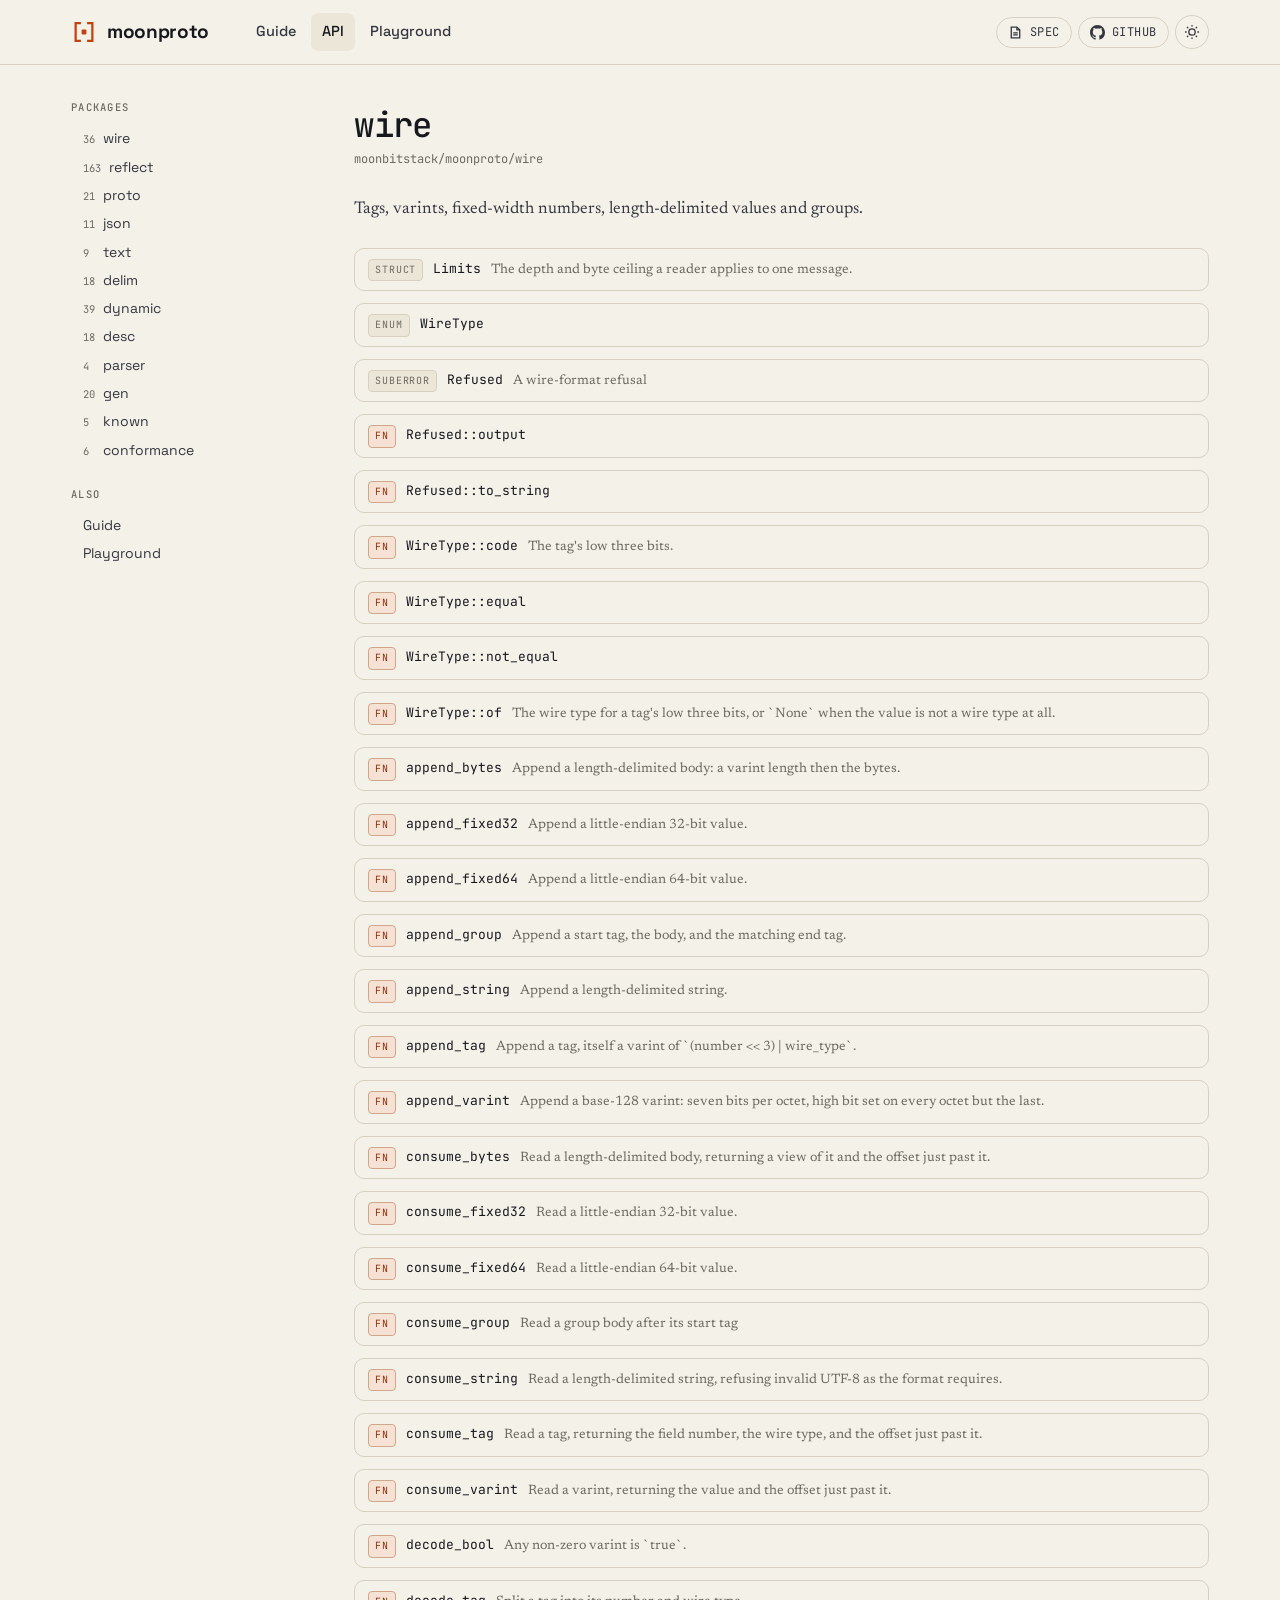
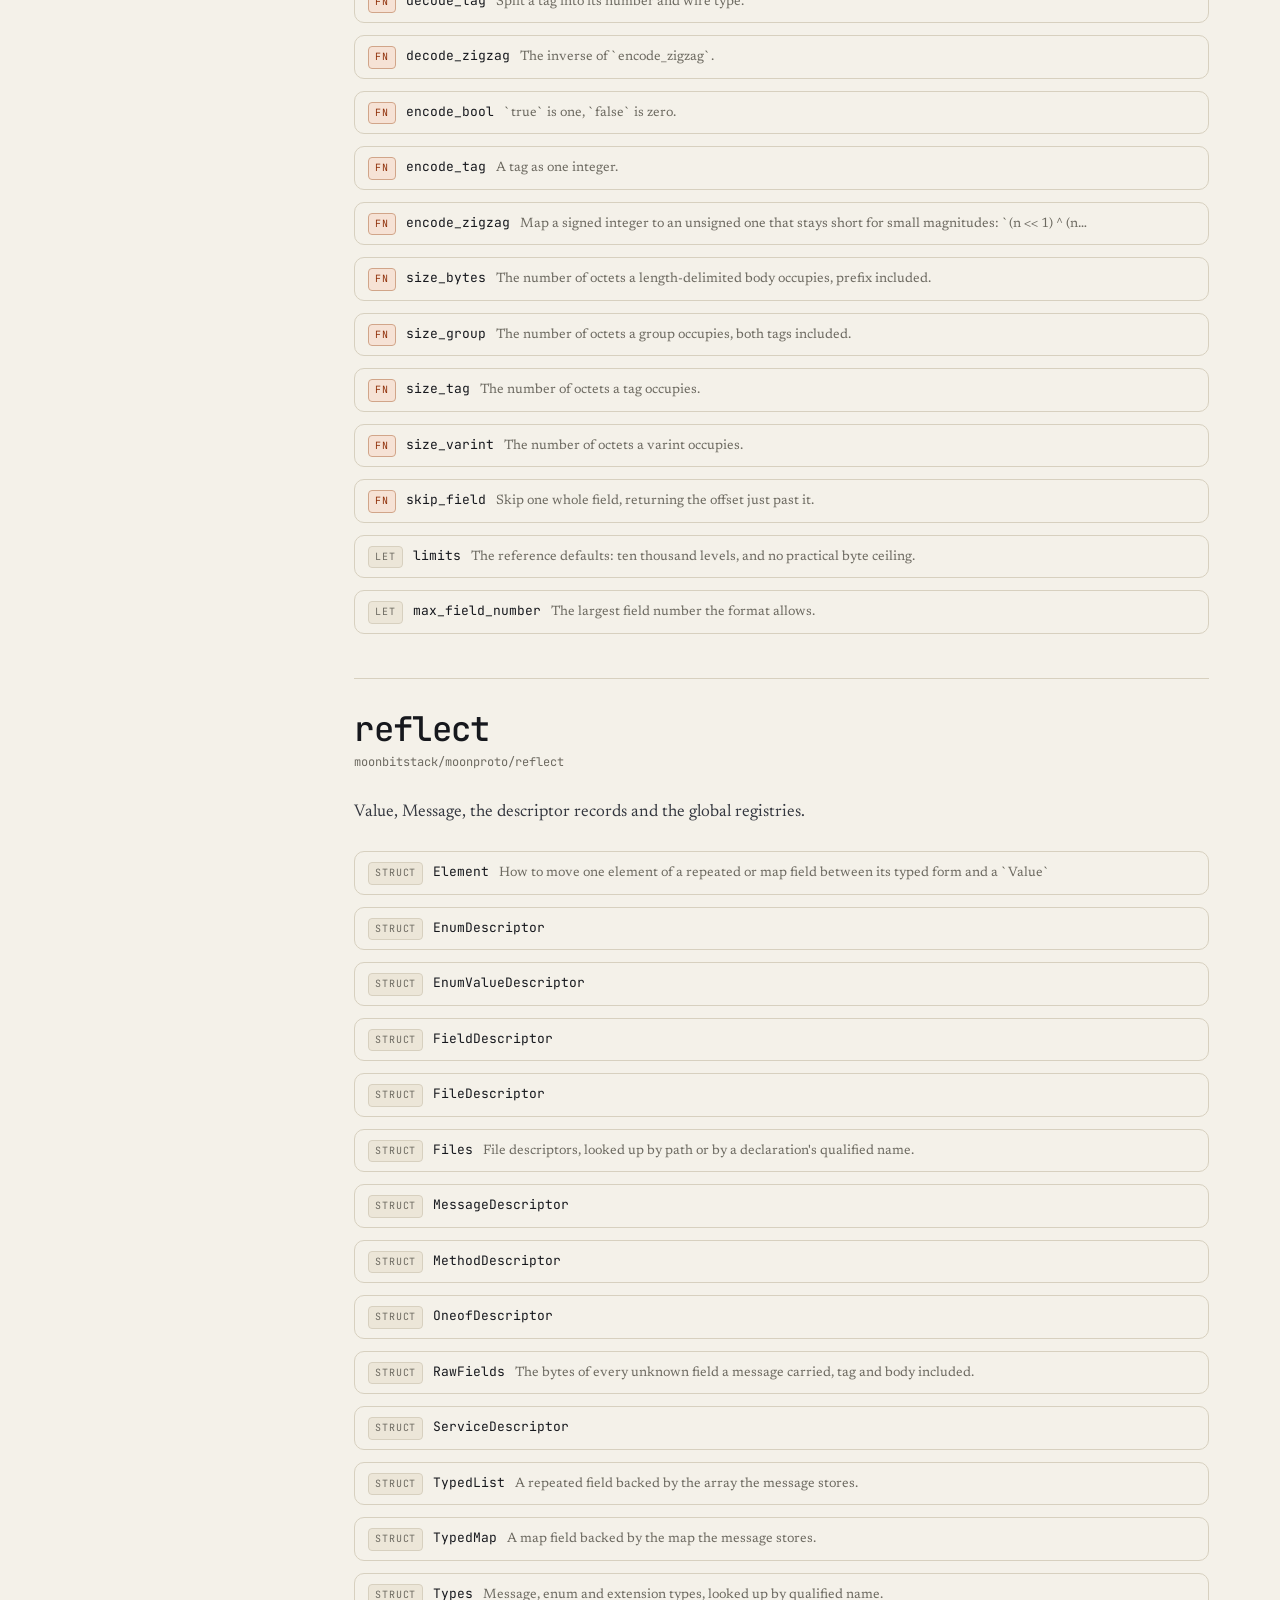
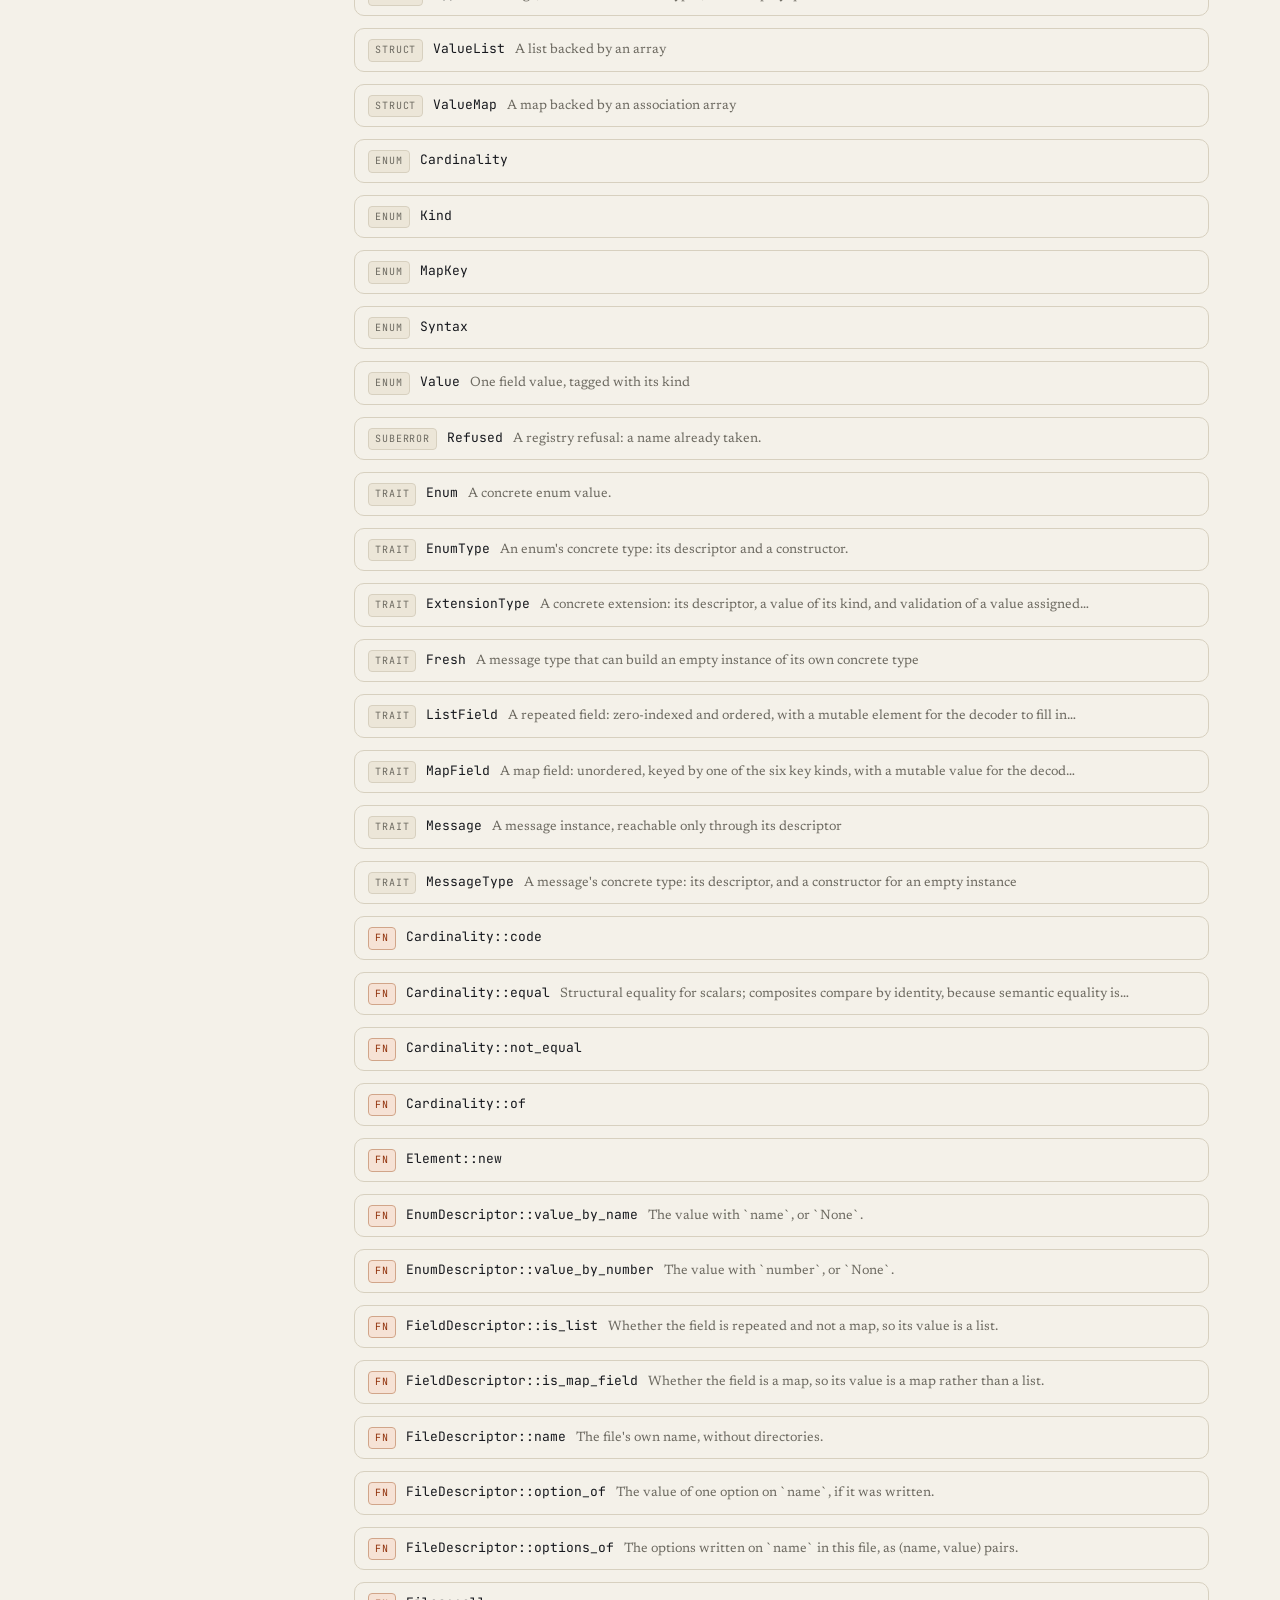
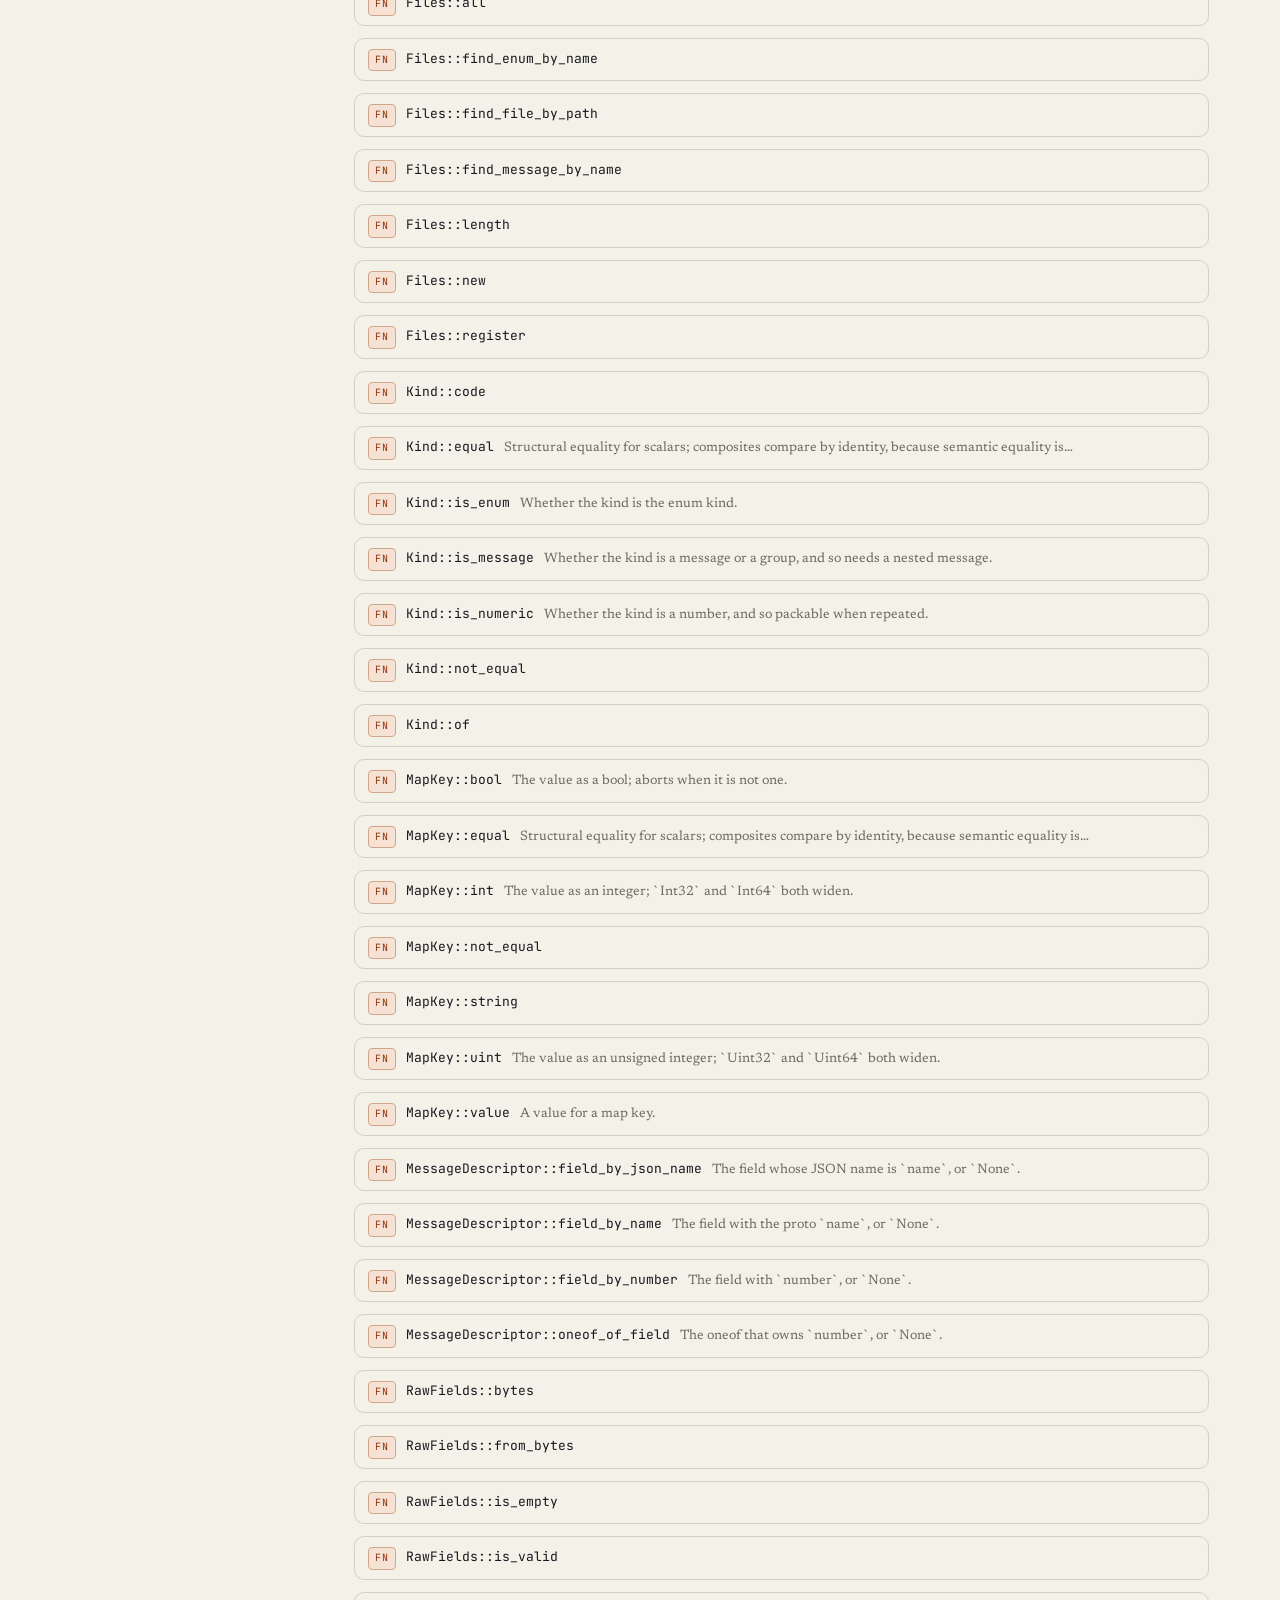
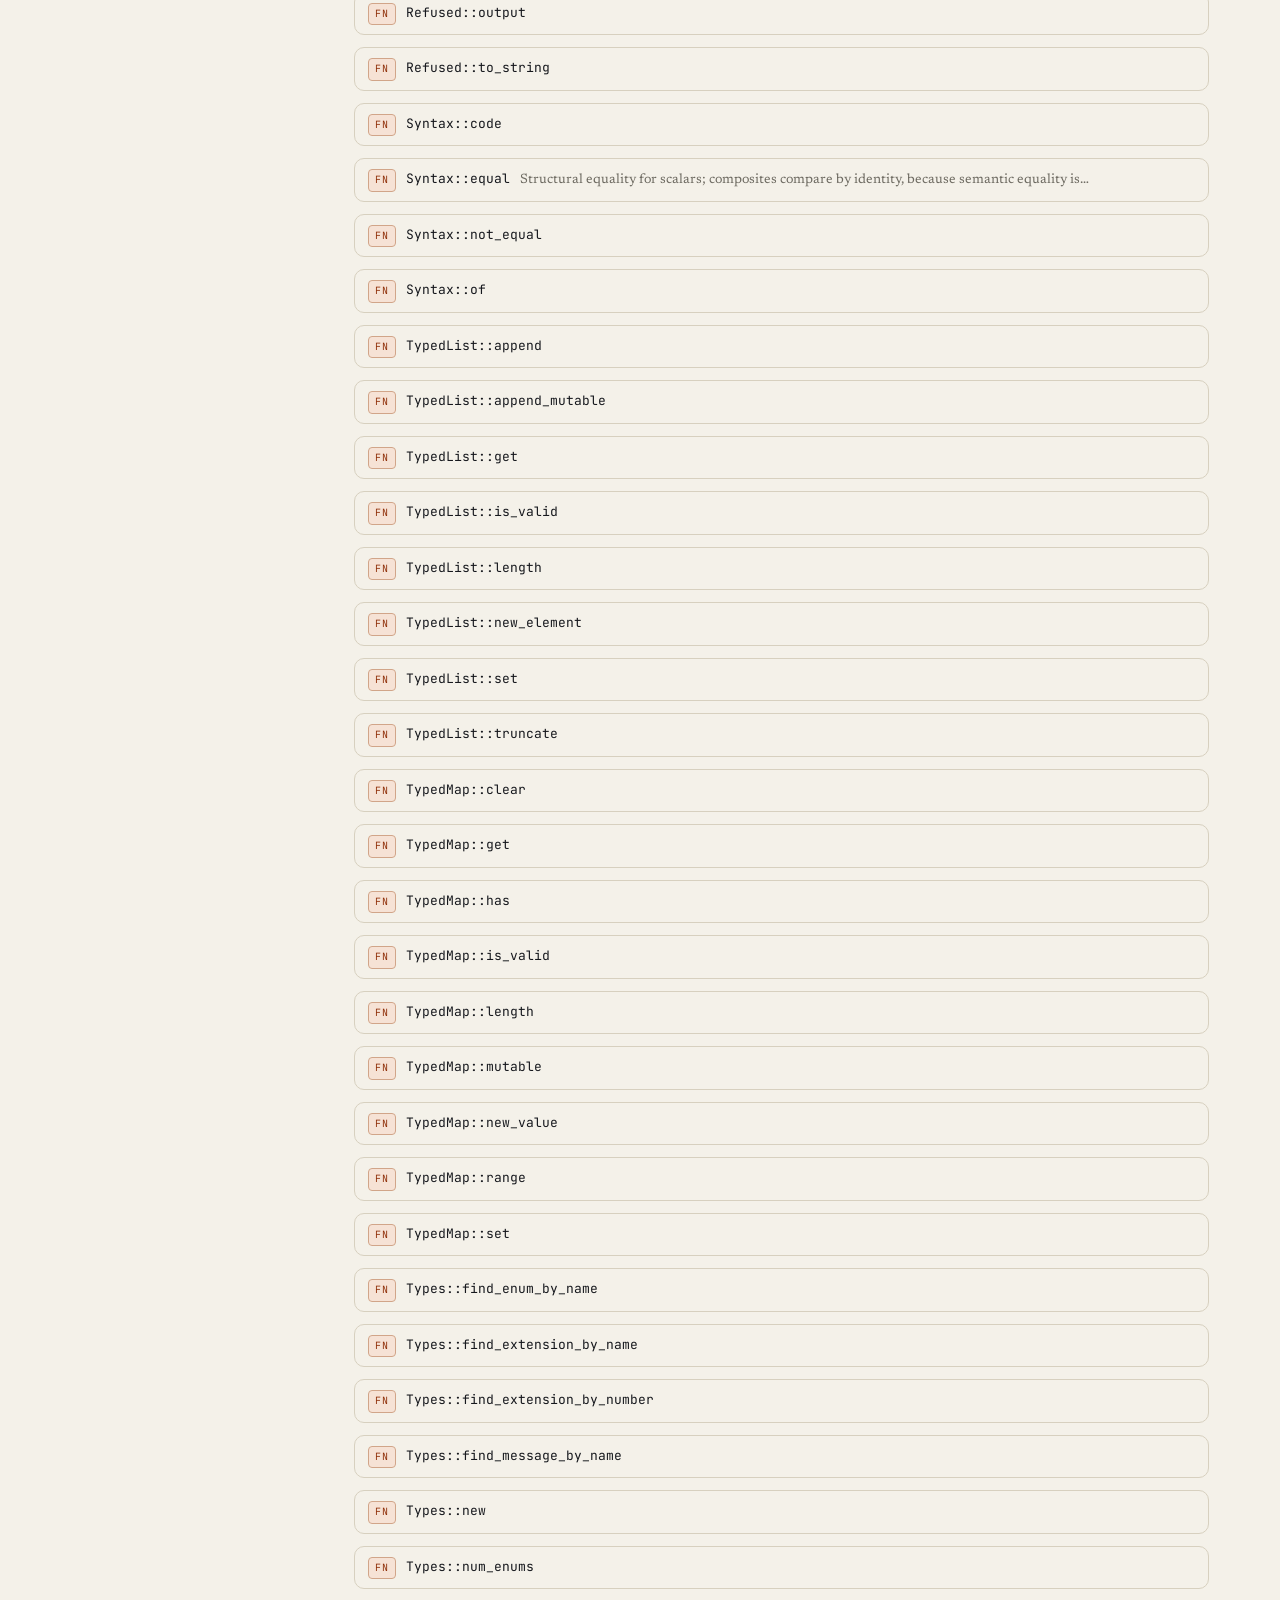
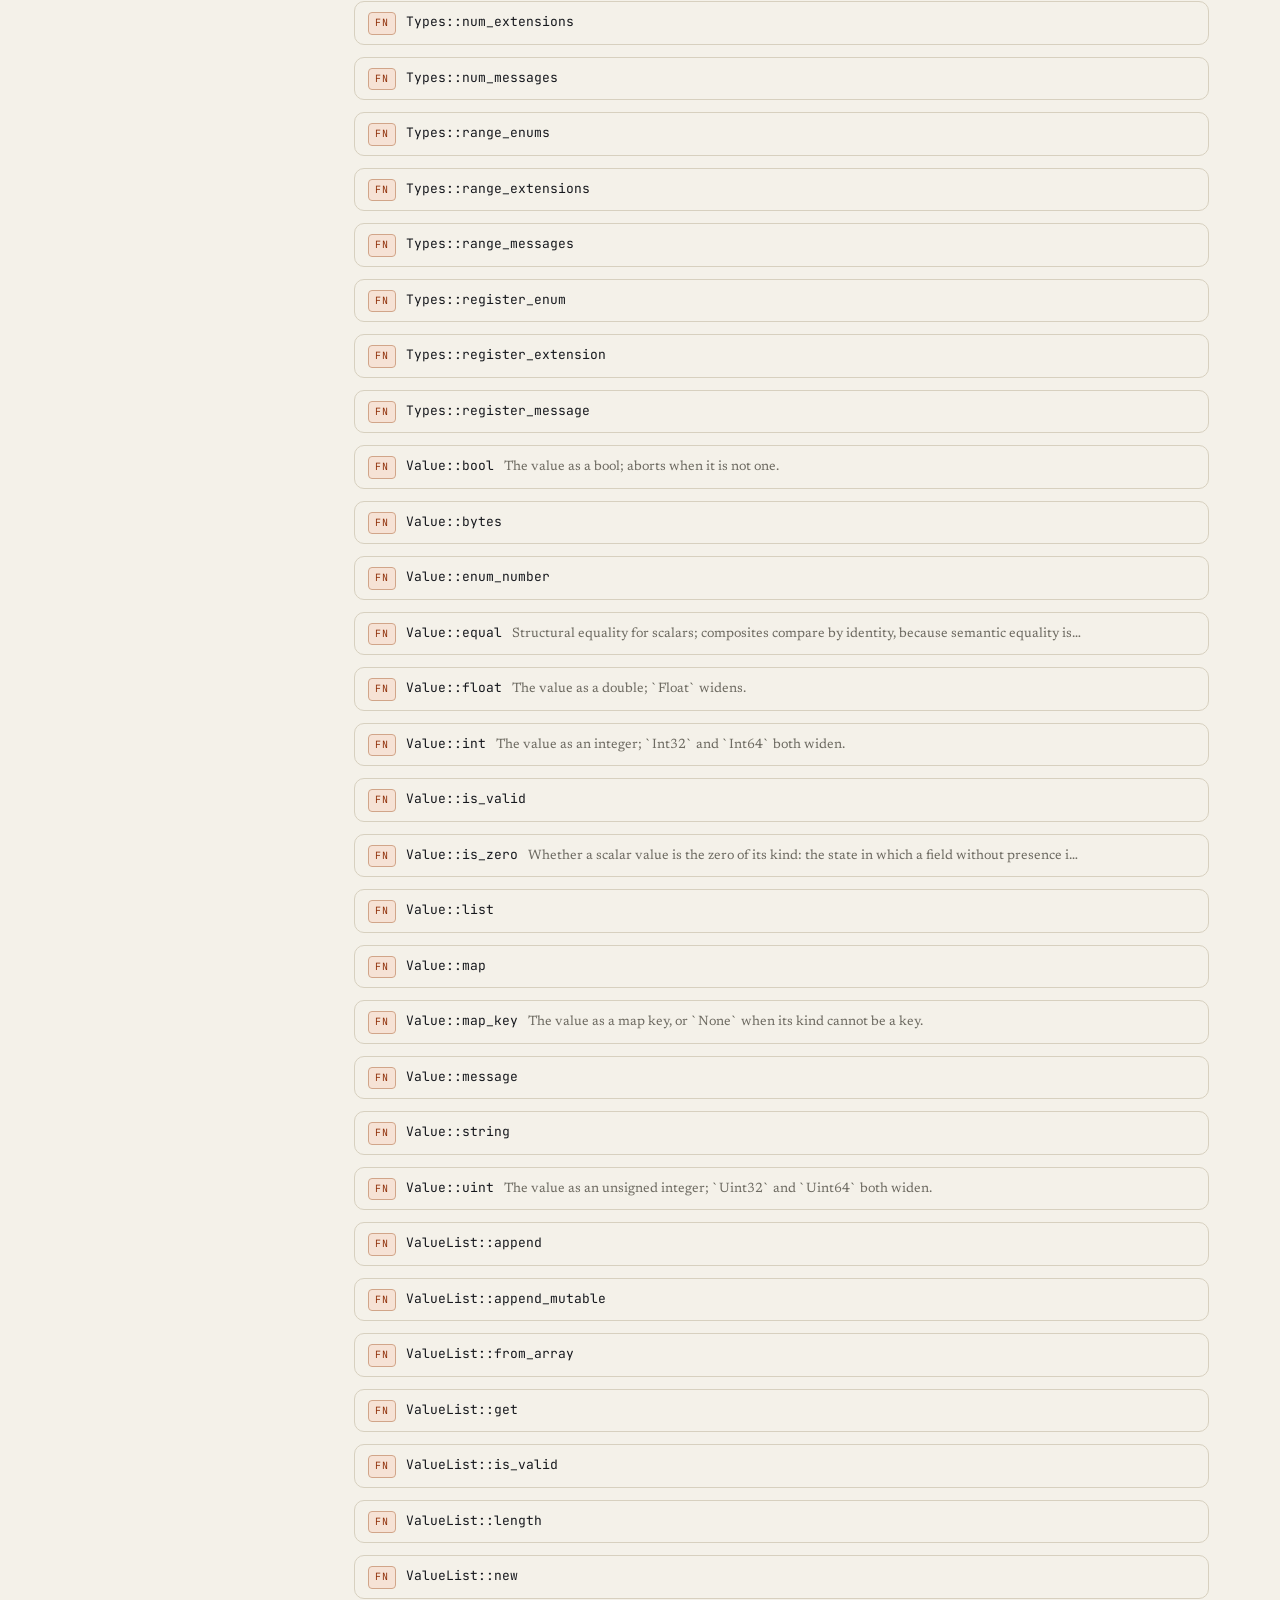
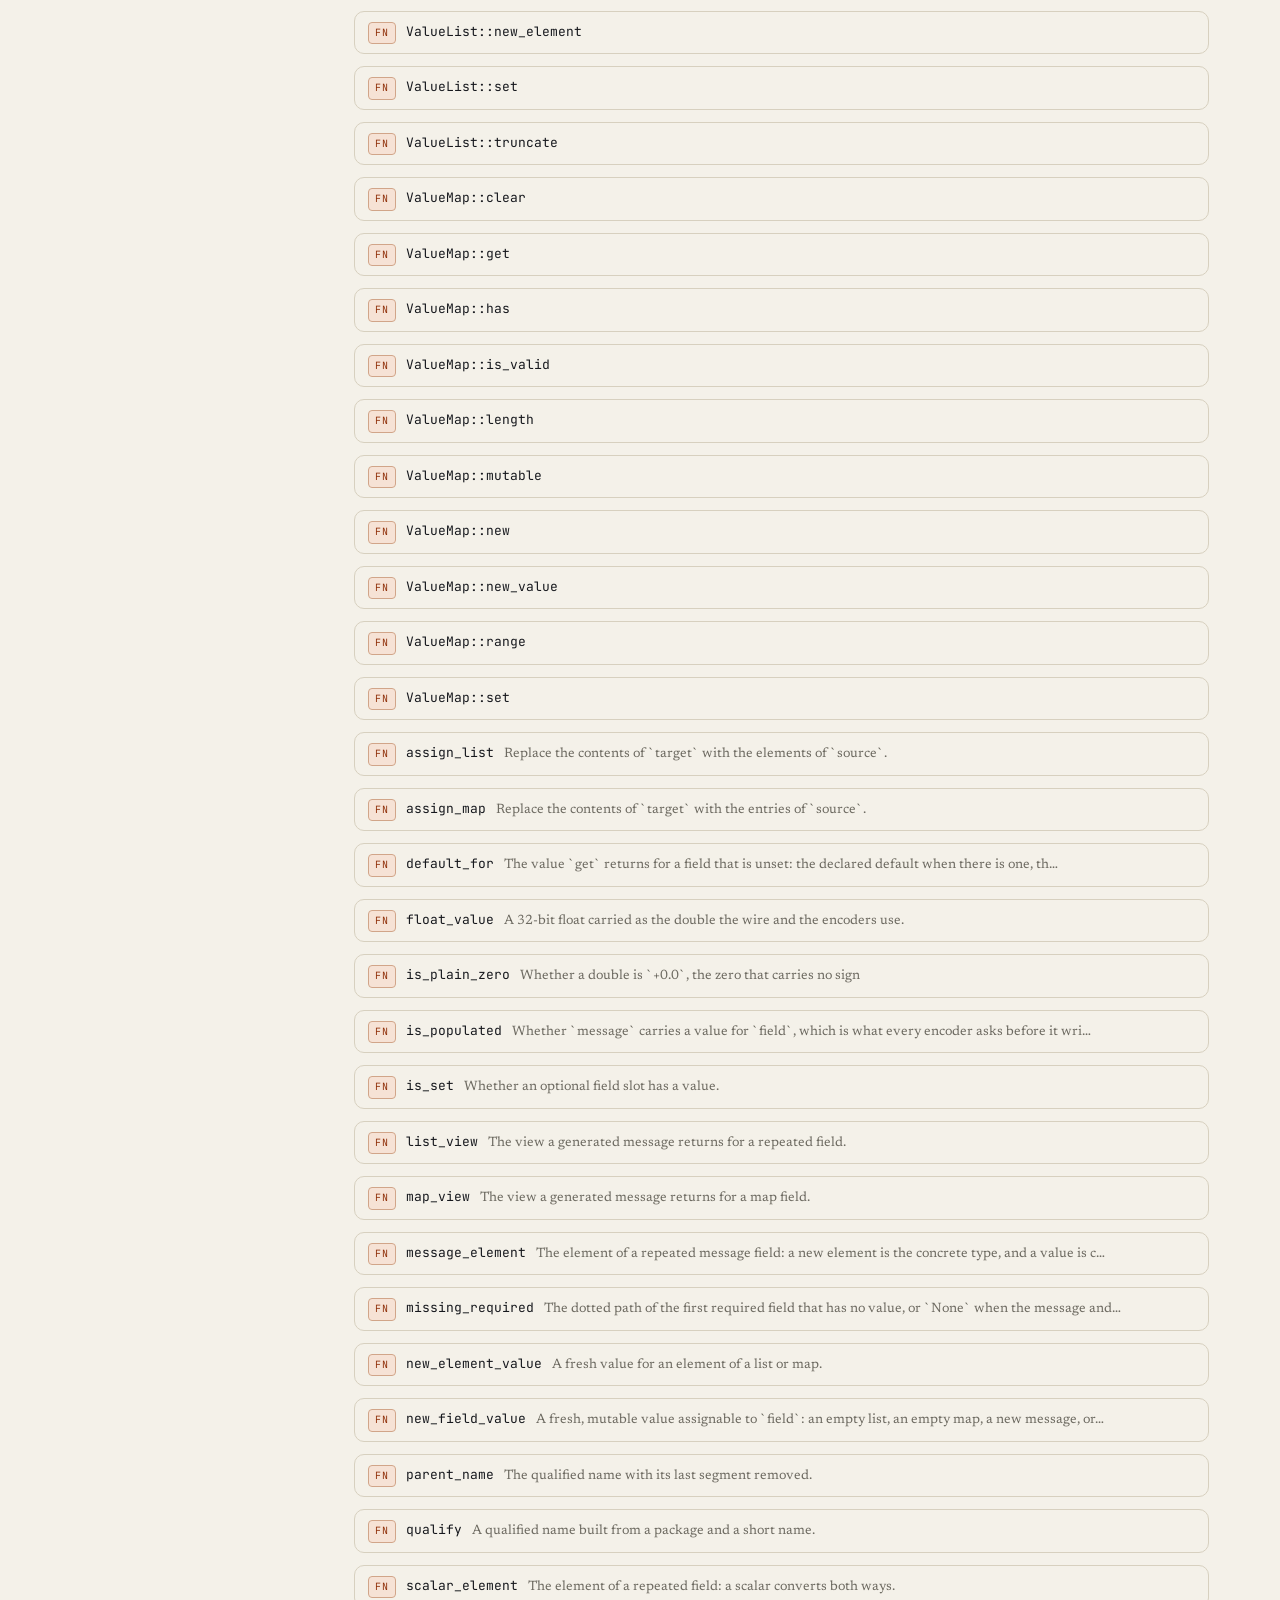
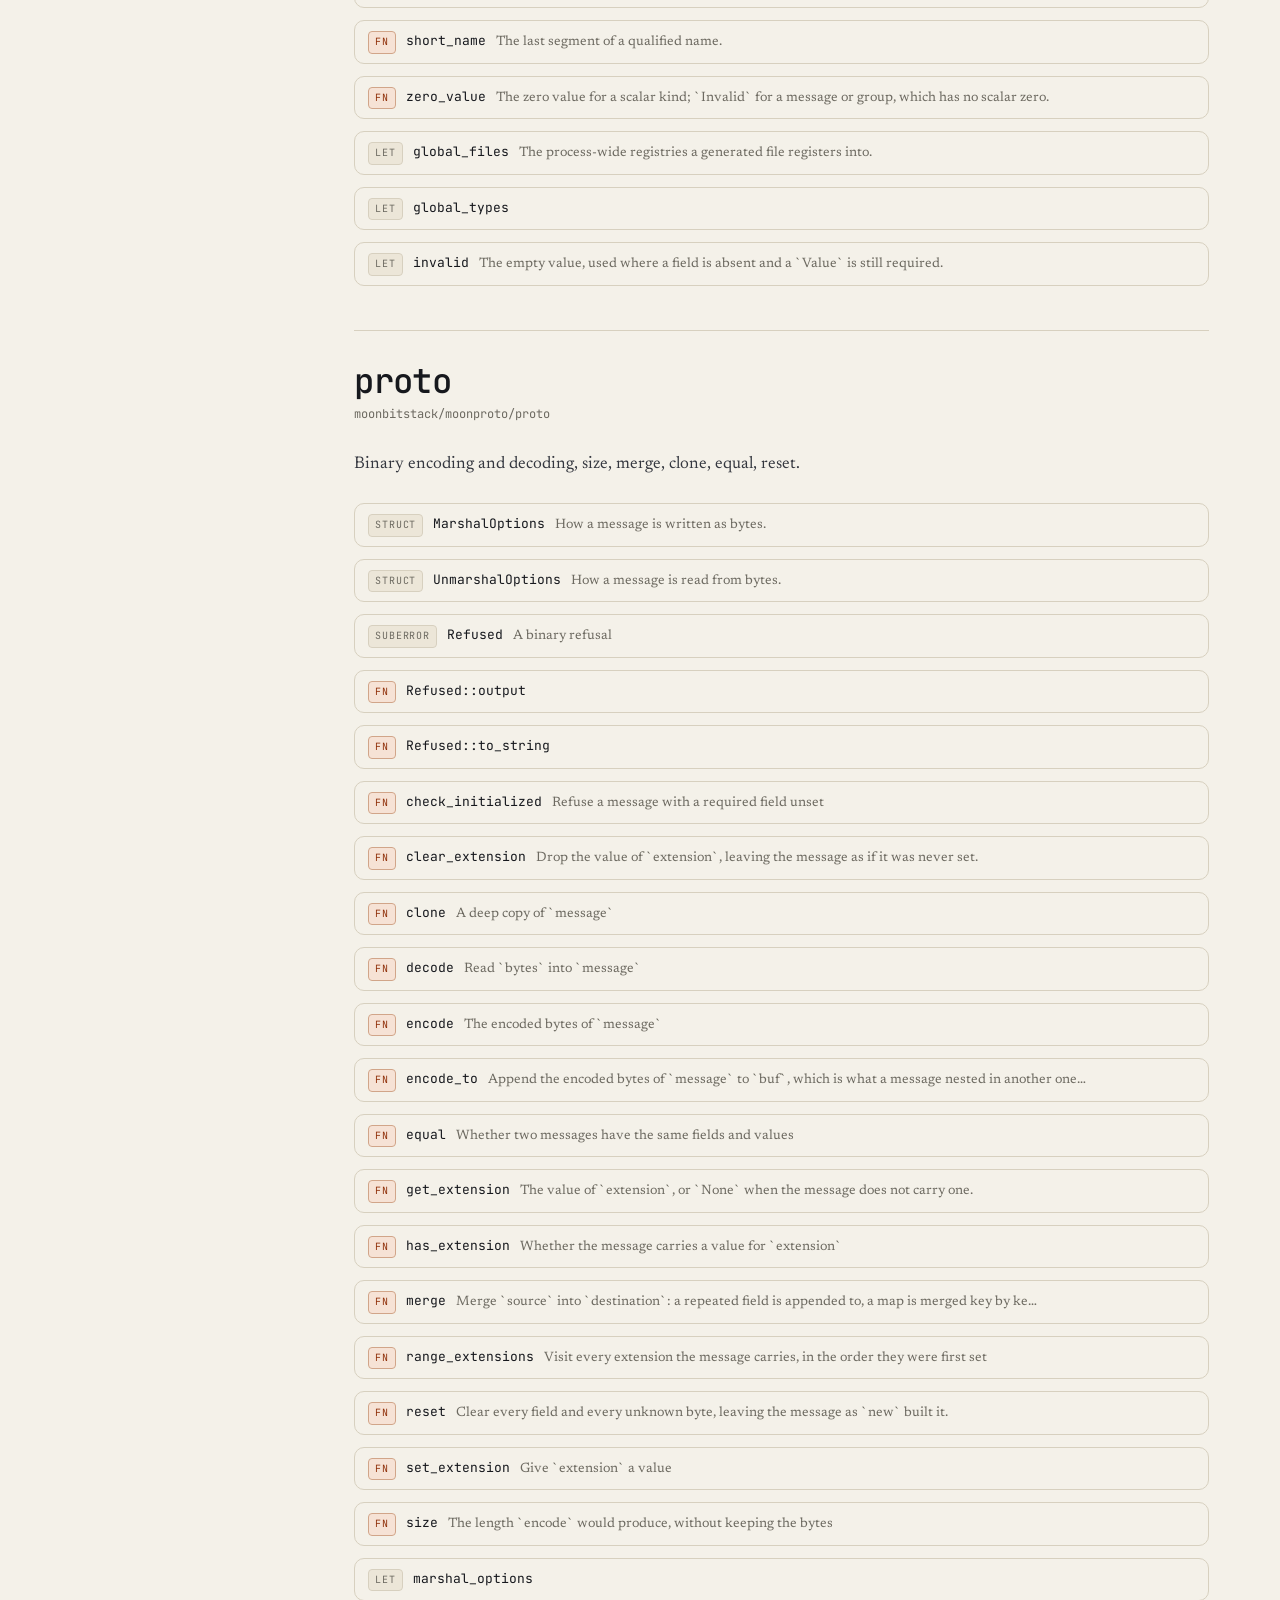
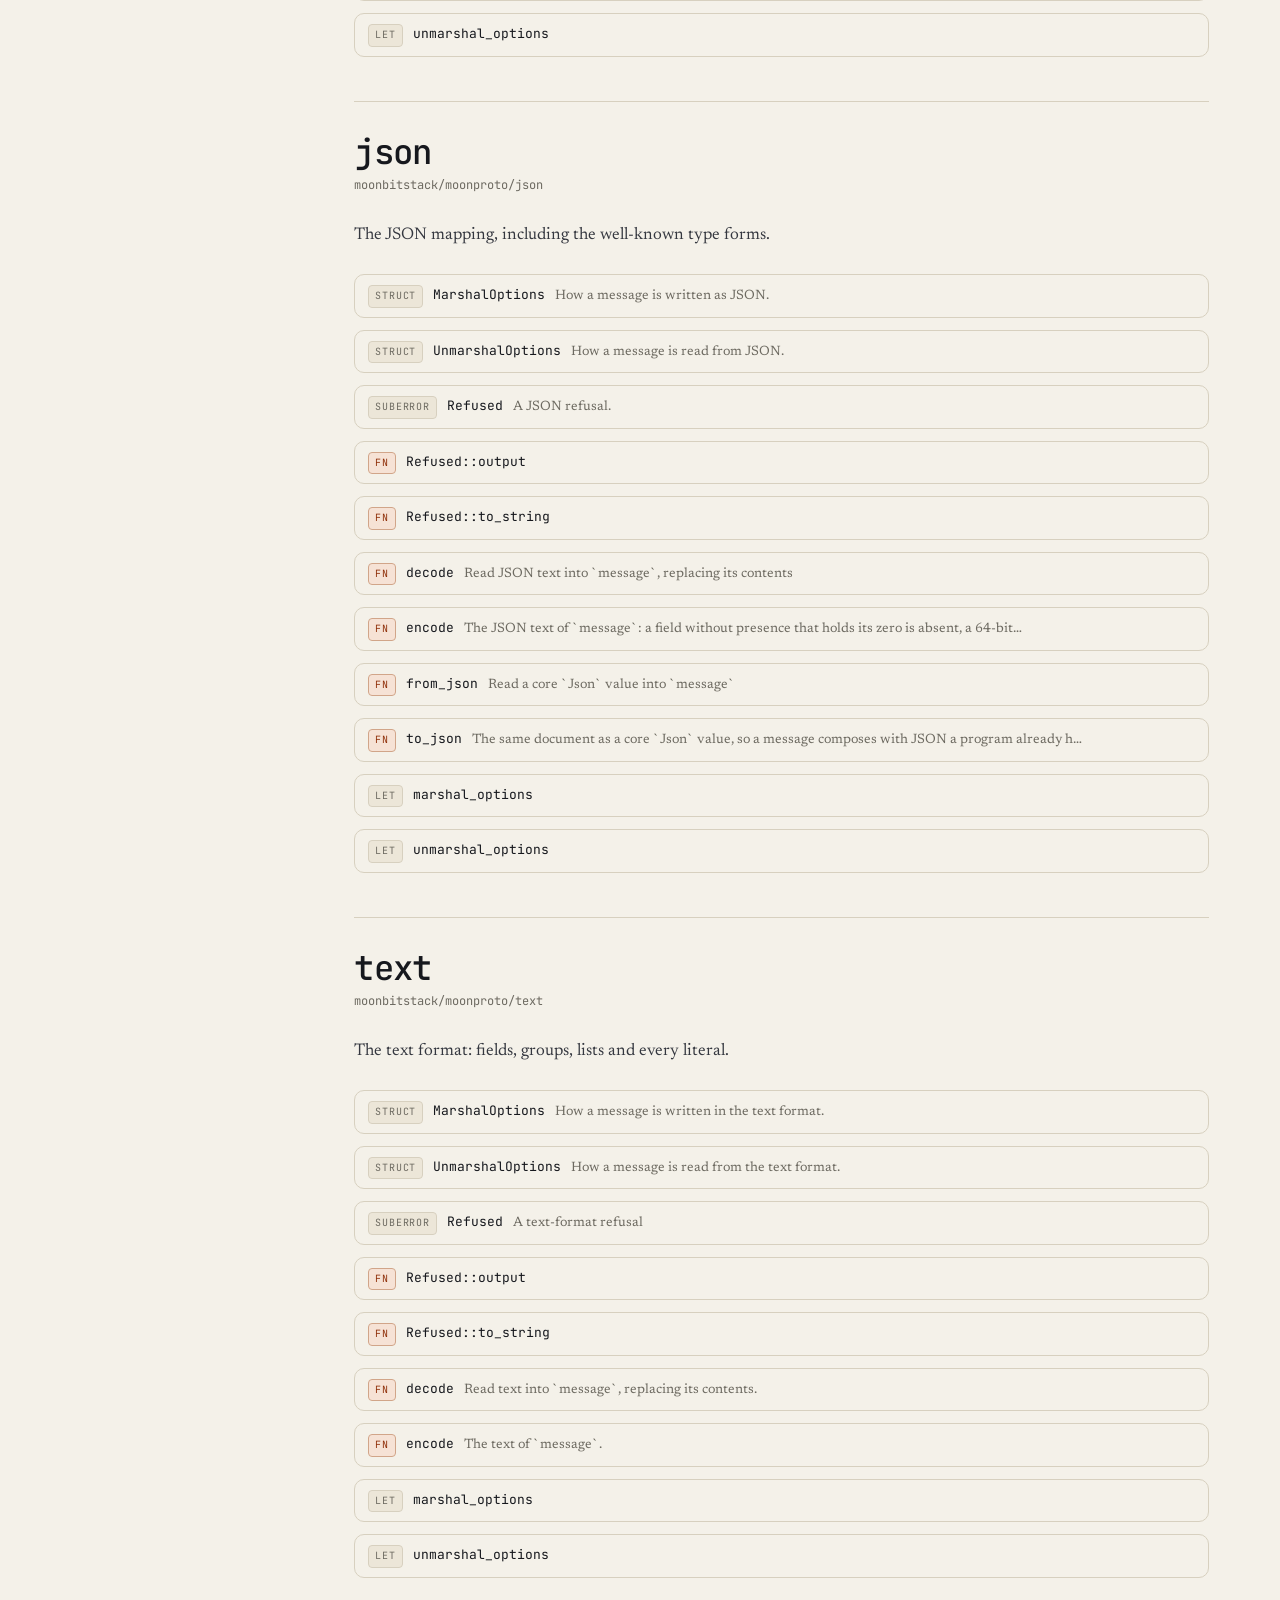
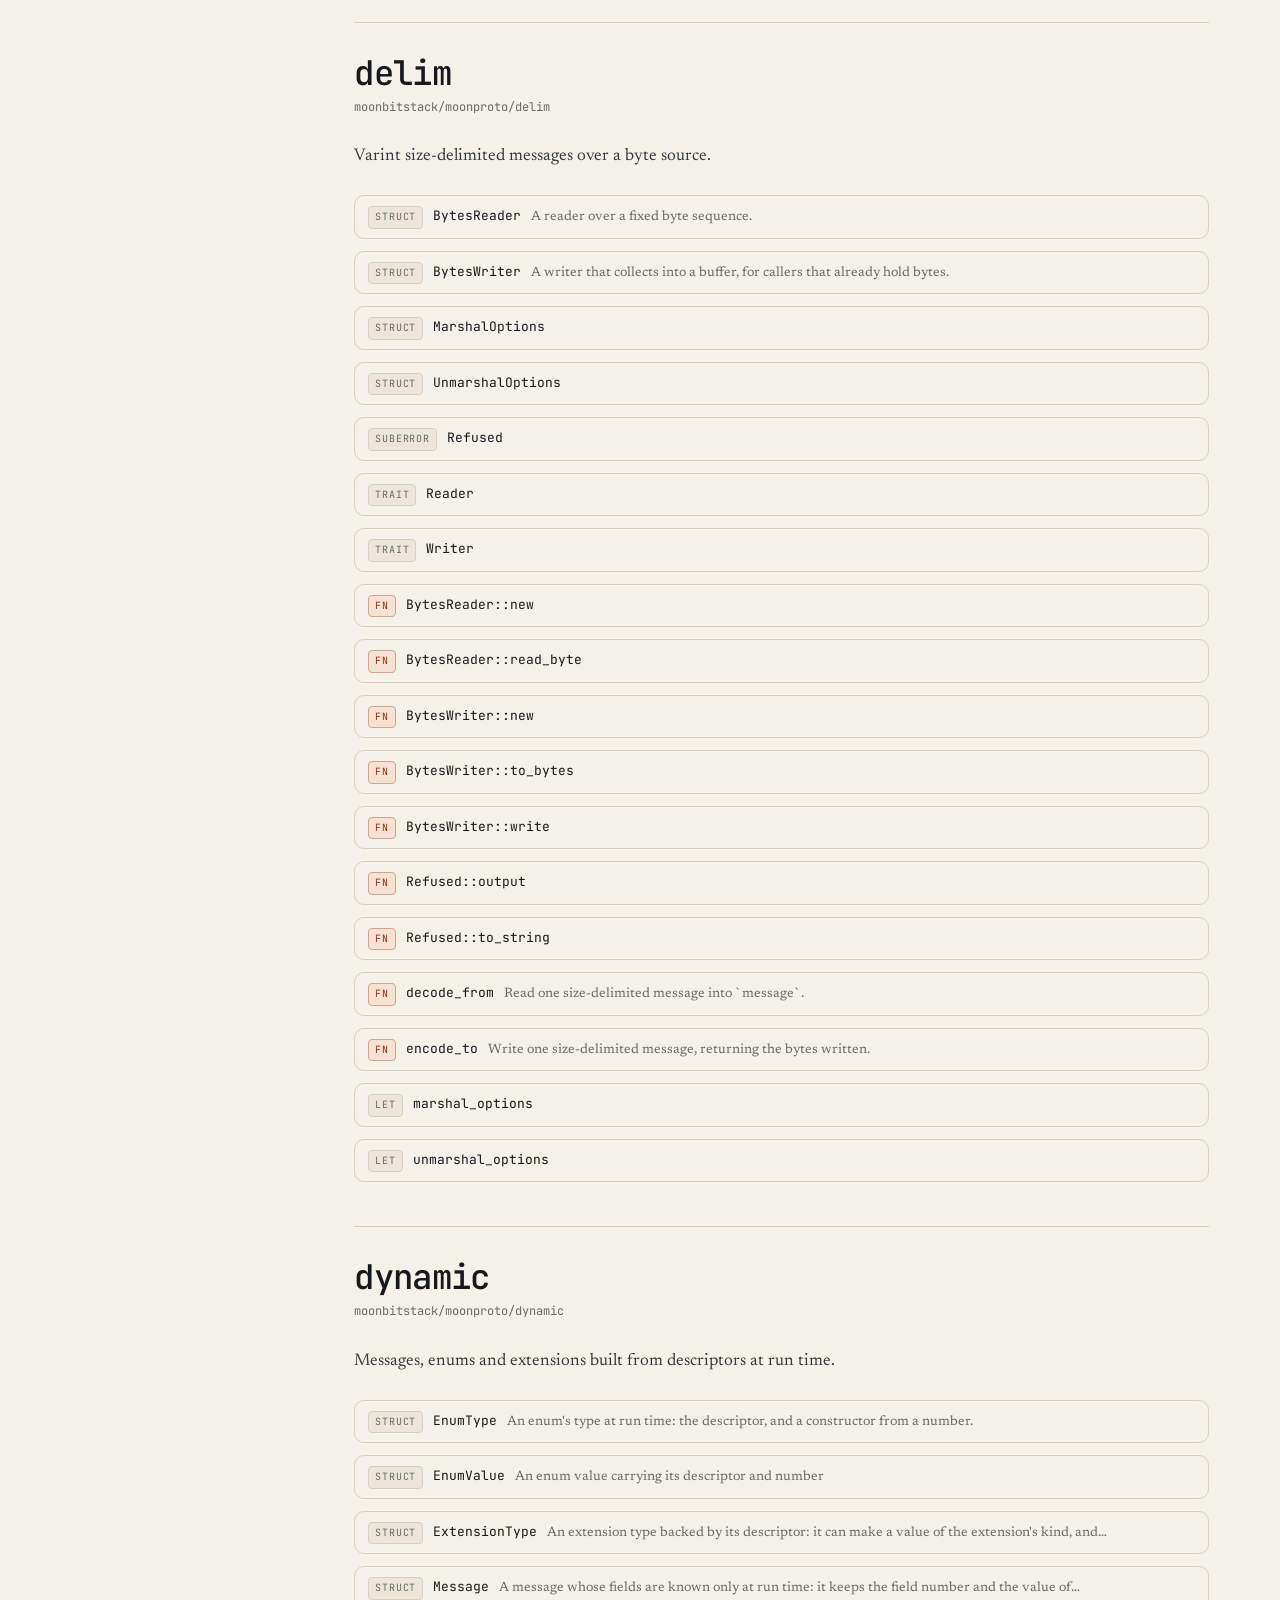
==== commit e4418a2b: "feat(moonproto): keep an implicit zero off the wire. A field without presence cannot record that it " ====
--- a/docs/api.html
+++ b/docs/api.html
@@ -45,7 +45,7 @@
     <div class="rail-group">
       <b>Packages</b>
       <a href="#pkg-wire"><span class="n">36</span> wire</a>
-      <a href="#pkg-reflect"><span class="n">160</span> reflect</a>
+      <a href="#pkg-reflect"><span class="n">163</span> reflect</a>
       <a href="#pkg-proto"><span class="n">21</span> proto</a>
       <a href="#pkg-json"><span class="n">11</span> json</a>
       <a href="#pkg-text"><span class="n">9</span> text</a>
@@ -411,9 +411,9 @@
         </div>
       </details>
       <details class="sym">
-        <summary><span class="kind enum">enum</span><span class="sname">Value</span><span class="sdoc">One field value</span></summary>
-        <div class="sym-body">
-          <p>One field value. A composite value holds a reference to a list, map or message, so mutation through it is visible to the message that owns it.</p><pre class="sig">pub(all) enum Value</pre><div>Invalid</div><div>Bool(Bool)</div><div>Int32(Int32)</div><div>Int64(Int64)</div><div>Uint32(UInt32)</div><div>Uint64(UInt64)</div><div>Float(Float)</div><div>Double(Double)</div><div>String(String)</div><div>Bytes(Bytes)</div><div>Enum(Int32)</div><div>Message(&amp;Message)</div><div>ListView(&amp;ListField)</div><div>MapView(&amp;MapField)</div>
+        <summary><span class="kind enum">enum</span><span class="sname">Value</span><span class="sdoc">One field value, tagged with its kind</span></summary>
+        <div class="sym-body">
+          <p>One field value, tagged with its kind. The kind travels with the value, so a message that keys its values by field number and one that has a struct field per field answer the same questions about it. A composite value holds a reference to a list, map or message, so mutation through it is visible to the message that owns it. The accessors abort when the value is not the kind asked for, as an out-of-range index does, and `map_key` refuses a value that is not one of the six key kinds.</p><pre class="sig">pub(all) enum Value</pre><div>Invalid</div><div>Bool(Bool)</div><div>Int32(Int32)</div><div>Int64(Int64)</div><div>Uint32(UInt32)</div><div>Uint64(UInt64)</div><div>Float(Float)</div><div>Double(Double)</div><div>String(String)</div><div>Bytes(Bytes)</div><div>Enum(Int32)</div><div>Message(&amp;Message)</div><div>ListView(&amp;ListField)</div><div>MapView(&amp;MapField)</div>
         </div>
       </details>
       <details class="sym">
@@ -435,9 +435,9 @@
         </div>
       </details>
       <details class="sym">
-        <summary><span class="kind trait">trait</span><span class="sname">ExtensionType</span><span class="sdoc">A concrete extension: its type and validation of a value assigned to it.</span></summary>
-        <div class="sym-body">
-          <p>A concrete extension: its type and validation of a value assigned to it.</p><pre class="sig">pub(open) trait ExtensionType</pre><div>fn new_value(Self) -&gt; Value</div><div>fn zero(Self) -&gt; Value</div><div>fn descriptor(Self) -&gt; FieldDescriptor</div><div>fn is_valid_value(Self, Value) -&gt; Bool</div>
+        <summary><span class="kind trait">trait</span><span class="sname">ExtensionType</span><span class="sdoc">A concrete extension: its descriptor, a value of its kind, and validation of a value assigned…</span></summary>
+        <div class="sym-body">
+          <p>A concrete extension: its descriptor, a value of its kind, and validation of a value assigned to it. There is no conversion to and from a universal carrier, because a value assigned to an extension is already a `Value`; validation is the only thing the two directions had left to do.</p><pre class="sig">pub(open) trait ExtensionType</pre><div>fn new_value(Self) -&gt; Value</div><div>fn zero(Self) -&gt; Value</div><div>fn descriptor(Self) -&gt; FieldDescriptor</div><div>fn is_valid_value(Self, Value) -&gt; Bool</div>
         </div>
       </details>
       <details class="sym">
@@ -447,27 +447,27 @@
         </div>
       </details>
       <details class="sym">
-        <summary><span class="kind trait">trait</span><span class="sname">ListField</span><span class="sdoc">A repeated field: zero-indexed and ordered.</span></summary>
-        <div class="sym-body">
-          <p>A repeated field: zero-indexed and ordered.</p><pre class="sig">pub(open) trait ListField</pre><div>fn length(Self) -&gt; Int32</div><div>fn get(Self, Int32) -&gt; Value</div><div>fn set(Self, Int32, Value) -&gt; Unit</div><div>fn append(Self, Value) -&gt; Unit</div><div>fn append_mutable(Self) -&gt; Value</div><div>fn truncate(Self, Int32) -&gt; Unit</div><div>fn new_element(Self) -&gt; Value</div><div>fn is_valid(Self) -&gt; Bool</div>
-        </div>
-      </details>
-      <details class="sym">
-        <summary><span class="kind trait">trait</span><span class="sname">MapField</span><span class="sdoc">A map field: unordered, keyed by one of the six key kinds.</span></summary>
-        <div class="sym-body">
-          <p>A map field: unordered, keyed by one of the six key kinds.</p><pre class="sig">pub(open) trait MapField</pre><div>fn length(Self) -&gt; Int32</div><div>fn range(Self, (MapKey, Value) -&gt; Bool) -&gt; Unit</div><div>fn has(Self, MapKey) -&gt; Bool</div><div>fn clear(Self, MapKey) -&gt; Unit</div><div>fn get(Self, MapKey) -&gt; Value</div><div>fn set(Self, MapKey, Value) -&gt; Unit</div><div>fn mutable(Self, MapKey) -&gt; Value</div><div>fn new_value(Self) -&gt; Value</div><div>fn is_valid(Self) -&gt; Bool</div>
-        </div>
-      </details>
-      <details class="sym">
-        <summary><span class="kind trait">trait</span><span class="sname">Message</span><span class="sdoc">A message instance, reachable only through its descriptor.</span></summary>
-        <div class="sym-body">
-          <p>A message instance, reachable only through its descriptor.</p><pre class="sig">pub(open) trait Message</pre><div>fn descriptor(Self) -&gt; MessageDescriptor</div><div>fn message_type(Self) -&gt; &amp;MessageType</div><div>fn is_valid(Self) -&gt; Bool</div><div>fn range(Self, (FieldDescriptor, Value) -&gt; Bool) -&gt; Unit</div><div>fn range_extensions(Self, (FieldDescriptor, Value) -&gt; Bool) -&gt; Unit</div><div>fn has(Self, FieldDescriptor) -&gt; Bool</div><div>fn clear(Self, FieldDescriptor) -&gt; Unit</div><div>fn get(Self, FieldDescriptor) -&gt; Value</div><div>fn set(Self, FieldDescriptor, Value) -&gt; Unit</div><div>fn mutable(Self, FieldDescriptor) -&gt; Value</div><div>fn new_field(Self, FieldDescriptor) -&gt; Value</div><div>fn which_oneof(Self, OneofDescriptor) -&gt; Int32?</div><div>fn get_unknown(Self) -&gt; RawFields</div><div>fn set_unknown(Self, RawFields) -&gt; Unit</div>
-        </div>
-      </details>
-      <details class="sym">
-        <summary><span class="kind trait">trait</span><span class="sname">MessageType</span><span class="sdoc">A message&#x27;s concrete type: its descriptor and a constructor.</span></summary>
-        <div class="sym-body">
-          <p>A message&#x27;s concrete type: its descriptor and a constructor.</p><pre class="sig">pub(open) trait MessageType</pre><div>fn new_message(Self) -&gt; &amp;Message</div><div>fn zero(Self) -&gt; &amp;Message</div><div>fn descriptor(Self) -&gt; MessageDescriptor</div>
+        <summary><span class="kind trait">trait</span><span class="sname">ListField</span><span class="sdoc">A repeated field: zero-indexed and ordered, with a mutable element for the decoder to fill in…</span></summary>
+        <div class="sym-body">
+          <p>A repeated field: zero-indexed and ordered, with a mutable element for the decoder to fill in place. Core already owns the names `List` and `Map`, so the views carry a suffix. A generated message hands its own `Array` to `TypedList` instead of copying it into a container of the library&#x27;s own, and `ValueList` is the implementation a message keeps when its values are only known at run time.</p><pre class="sig">pub(open) trait ListField</pre><div>fn length(Self) -&gt; Int32</div><div>fn get(Self, Int32) -&gt; Value</div><div>fn set(Self, Int32, Value) -&gt; Unit</div><div>fn append(Self, Value) -&gt; Unit</div><div>fn append_mutable(Self) -&gt; Value</div><div>fn truncate(Self, Int32) -&gt; Unit</div><div>fn new_element(Self) -&gt; Value</div><div>fn is_valid(Self) -&gt; Bool</div>
+        </div>
+      </details>
+      <details class="sym">
+        <summary><span class="kind trait">trait</span><span class="sname">MapField</span><span class="sdoc">A map field: unordered, keyed by one of the six key kinds, with a mutable value for the decod…</span></summary>
+        <div class="sym-body">
+          <p>A map field: unordered, keyed by one of the six key kinds, with a mutable value for the decoder to fill in place. `TypedMap` wraps a `Map[K, V]` the generated message already has; `ValueMap` is the run-time implementation.</p><pre class="sig">pub(open) trait MapField</pre><div>fn length(Self) -&gt; Int32</div><div>fn range(Self, (MapKey, Value) -&gt; Bool) -&gt; Unit</div><div>fn has(Self, MapKey) -&gt; Bool</div><div>fn clear(Self, MapKey) -&gt; Unit</div><div>fn get(Self, MapKey) -&gt; Value</div><div>fn set(Self, MapKey, Value) -&gt; Unit</div><div>fn mutable(Self, MapKey) -&gt; Value</div><div>fn new_value(Self) -&gt; Value</div><div>fn is_valid(Self) -&gt; Bool</div>
+        </div>
+      </details>
+      <details class="sym">
+        <summary><span class="kind trait">trait</span><span class="sname">Message</span><span class="sdoc">A message instance, reachable only through its descriptor</span></summary>
+        <div class="sym-body">
+          <p>A message instance, reachable only through its descriptor. `has` answers whether a field carries a value. A repeated or map field carries one when it is non-empty, a field with presence when it is set, and a field without presence when its value is not the zero of its kind — writing a zero is the same as leaving the field out. Encoders ask `is_populated`, which is the same rule stated once for every implementation.</p><pre class="sig">pub(open) trait Message</pre><div>fn descriptor(Self) -&gt; MessageDescriptor</div><div>fn message_type(Self) -&gt; &amp;MessageType</div><div>fn is_valid(Self) -&gt; Bool</div><div>fn range(Self, (FieldDescriptor, Value) -&gt; Bool) -&gt; Unit</div><div>fn range_extensions(Self, (FieldDescriptor, Value) -&gt; Bool) -&gt; Unit</div><div>fn has(Self, FieldDescriptor) -&gt; Bool</div><div>fn clear(Self, FieldDescriptor) -&gt; Unit</div><div>fn get(Self, FieldDescriptor) -&gt; Value</div><div>fn set(Self, FieldDescriptor, Value) -&gt; Unit</div><div>fn mutable(Self, FieldDescriptor) -&gt; Value</div><div>fn new_field(Self, FieldDescriptor) -&gt; Value</div><div>fn which_oneof(Self, OneofDescriptor) -&gt; Int32?</div><div>fn get_unknown(Self) -&gt; RawFields</div><div>fn set_unknown(Self, RawFields) -&gt; Unit</div>
+        </div>
+      </details>
+      <details class="sym">
+        <summary><span class="kind trait">trait</span><span class="sname">MessageType</span><span class="sdoc">A message&#x27;s concrete type: its descriptor, and a constructor for an empty instance</span></summary>
+        <div class="sym-body">
+          <p>A message&#x27;s concrete type: its descriptor, and a constructor for an empty instance. The registry stores these, which is how `Any` turns a type URL into a message and how a decoder builds a nested message it has never seen.</p><pre class="sig">pub(open) trait MessageType</pre><div>fn new_message(Self) -&gt; &amp;Message</div><div>fn zero(Self) -&gt; &amp;Message</div><div>fn descriptor(Self) -&gt; MessageDescriptor</div>
         </div>
       </details>
       <details class="sym">
@@ -981,6 +981,12 @@
         </div>
       </details>
       <details class="sym">
+        <summary><span class="kind fn">fn</span><span class="sname">Value::is_zero</span><span class="sdoc">Whether a scalar value is the zero of its kind: the state in which a field without presence i…</span></summary>
+        <div class="sym-body">
+          <p>Whether a scalar value is the zero of its kind: the state in which a field without presence is absent, since the wire has no way to say &quot;present, and zero&quot;. Negative zero is a value rather than a zero — the sign bit is part of it — so a field holding it is written and the sign survives every format.</p><pre class="sig">pub fn Value::is_zero(Self) -&gt; Bool</pre>
+        </div>
+      </details>
+      <details class="sym">
         <summary><span class="kind fn">fn</span><span class="sname">Value::list</span></summary>
         <div class="sym-body">
           <pre class="sig">pub fn Value::list(Self) -&gt; &amp;ListField</pre>
@@ -1137,15 +1143,15 @@
         </div>
       </details>
       <details class="sym">
-        <summary><span class="kind fn">fn</span><span class="sname">assign_list</span></summary>
-        <div class="sym-body">
-          <pre class="sig">pub fn[T] assign_list(Array[T], &amp;ListField, Element[T]) -&gt; Unit</pre>
-        </div>
-      </details>
-      <details class="sym">
-        <summary><span class="kind fn">fn</span><span class="sname">assign_map</span></summary>
-        <div class="sym-body">
-          <pre class="sig">pub fn[K : Hash + Eq, V] assign_map(Map[K, V], &amp;MapField, (MapKey) -&gt; K, Element[V]) -&gt; Unit</pre>
+        <summary><span class="kind fn">fn</span><span class="sname">assign_list</span><span class="sdoc">Replace the contents of `target` with the elements of `source`.</span></summary>
+        <div class="sym-body">
+          <p>Replace the contents of `target` with the elements of `source`.</p><pre class="sig">pub fn[T] assign_list(Array[T], &amp;ListField, Element[T]) -&gt; Unit</pre>
+        </div>
+      </details>
+      <details class="sym">
+        <summary><span class="kind fn">fn</span><span class="sname">assign_map</span><span class="sdoc">Replace the contents of `target` with the entries of `source`.</span></summary>
+        <div class="sym-body">
+          <p>Replace the contents of `target` with the entries of `source`.</p><pre class="sig">pub fn[K : Hash + Eq, V] assign_map(Map[K, V], &amp;MapField, (MapKey) -&gt; K, Element[V]) -&gt; Unit</pre>
         </div>
       </details>
       <details class="sym">
@@ -1161,27 +1167,39 @@
         </div>
       </details>
       <details class="sym">
-        <summary><span class="kind fn">fn</span><span class="sname">is_set</span></summary>
-        <div class="sym-body">
-          <pre class="sig">pub fn[T] is_set(T?) -&gt; Bool</pre>
-        </div>
-      </details>
-      <details class="sym">
-        <summary><span class="kind fn">fn</span><span class="sname">list_view</span></summary>
-        <div class="sym-body">
-          <pre class="sig">pub fn[T] list_view(Array[T], Element[T]) -&gt; &amp;ListField</pre>
-        </div>
-      </details>
-      <details class="sym">
-        <summary><span class="kind fn">fn</span><span class="sname">map_view</span></summary>
-        <div class="sym-body">
-          <pre class="sig">pub fn[K : Hash + Eq, V] map_view(Map[K, V], (K) -&gt; MapKey, (MapKey) -&gt; K, Element[V]) -&gt; &amp;MapField</pre>
-        </div>
-      </details>
-      <details class="sym">
-        <summary><span class="kind fn">fn</span><span class="sname">message_element</span></summary>
-        <div class="sym-body">
-          <pre class="sig">pub fn[T] message_element((T) -&gt; Value, () -&gt; T, (T, &amp;Message) -&gt; Unit) -&gt; Element[T]</pre>
+        <summary><span class="kind fn">fn</span><span class="sname">is_plain_zero</span><span class="sdoc">Whether a double is `+0.0`, the zero that carries no sign</span></summary>
+        <div class="sym-body">
+          <p>Whether a double is `+0.0`, the zero that carries no sign. A generated message&#x27;s own `has` asks this of a float field, so the answer matches what `Value::is_zero` says about the same value.</p><pre class="sig">pub fn is_plain_zero(Double) -&gt; Bool</pre>
+        </div>
+      </details>
+      <details class="sym">
+        <summary><span class="kind fn">fn</span><span class="sname">is_populated</span><span class="sdoc">Whether `message` carries a value for `field`, which is what every encoder asks before it wri…</span></summary>
+        <div class="sym-body">
+          <p>Whether `message` carries a value for `field`, which is what every encoder asks before it writes one. A repeated or map field carries one when it is non-empty; a field with presence when it is set; and a field without presence when its value is not zero, because the wire cannot tell a zero written by hand from a field that was never mentioned.</p><pre class="sig">pub fn is_populated(&amp;Message, FieldDescriptor) -&gt; Bool</pre>
+        </div>
+      </details>
+      <details class="sym">
+        <summary><span class="kind fn">fn</span><span class="sname">is_set</span><span class="sdoc">Whether an optional field slot has a value.</span></summary>
+        <div class="sym-body">
+          <p>Whether an optional field slot has a value.</p><pre class="sig">pub fn[T] is_set(T?) -&gt; Bool</pre>
+        </div>
+      </details>
+      <details class="sym">
+        <summary><span class="kind fn">fn</span><span class="sname">list_view</span><span class="sdoc">The view a generated message returns for a repeated field.</span></summary>
+        <div class="sym-body">
+          <p>The view a generated message returns for a repeated field.</p><pre class="sig">pub fn[T] list_view(Array[T], Element[T]) -&gt; &amp;ListField</pre>
+        </div>
+      </details>
+      <details class="sym">
+        <summary><span class="kind fn">fn</span><span class="sname">map_view</span><span class="sdoc">The view a generated message returns for a map field.</span></summary>
+        <div class="sym-body">
+          <p>The view a generated message returns for a map field.</p><pre class="sig">pub fn[K : Hash + Eq, V] map_view(Map[K, V], (K) -&gt; MapKey, (MapKey) -&gt; K, Element[V]) -&gt; &amp;MapField</pre>
+        </div>
+      </details>
+      <details class="sym">
+        <summary><span class="kind fn">fn</span><span class="sname">message_element</span><span class="sdoc">The element of a repeated message field: a new element is the concrete type, and a value is c…</span></summary>
+        <div class="sym-body">
+          <p>The element of a repeated message field: a new element is the concrete type, and a value is copied into it.</p><pre class="sig">pub fn[T] message_element((T) -&gt; Value, () -&gt; T, (T, &amp;Message) -&gt; Unit) -&gt; Element[T]</pre>
         </div>
       </details>
       <details class="sym">
@@ -1215,9 +1233,9 @@
         </div>
       </details>
       <details class="sym">
-        <summary><span class="kind fn">fn</span><span class="sname">scalar_element</span></summary>
-        <div class="sym-body">
-          <pre class="sig">pub fn[T] scalar_element((T) -&gt; Value, (Value) -&gt; T, () -&gt; T) -&gt; Element[T]</pre>
+        <summary><span class="kind fn">fn</span><span class="sname">scalar_element</span><span class="sdoc">The element of a repeated field: a scalar converts both ways.</span></summary>
+        <div class="sym-body">
+          <p>The element of a repeated field: a scalar converts both ways.</p><pre class="sig">pub fn[T] scalar_element((T) -&gt; Value, (Value) -&gt; T, () -&gt; T) -&gt; Element[T]</pre>
         </div>
       </details>
       <details class="sym">
@@ -1256,21 +1274,21 @@
       <p class="pkg-path">moonbitstack/moonproto/proto</p>
       <p style="color: var(--ink-2); max-width: 62ch; margin: 0 0 24px">Binary encoding and decoding, size, merge, clone, equal, reset.</p>
       <details class="sym">
-        <summary><span class="kind struct">struct</span><span class="sname">MarshalOptions</span><span class="sdoc">How a message is encoded.</span></summary>
-        <div class="sym-body">
-          <p>How a message is encoded.</p><pre class="sig">pub(all) struct MarshalOptions</pre><div>allow_partial : Bool</div><div>deterministic : Bool</div>
-        </div>
-      </details>
-      <details class="sym">
-        <summary><span class="kind struct">struct</span><span class="sname">UnmarshalOptions</span><span class="sdoc">How a message is decoded.</span></summary>
-        <div class="sym-body">
-          <p>How a message is decoded.</p><pre class="sig">pub(all) struct UnmarshalOptions</pre><div>merge : Bool</div><div>allow_partial : Bool</div><div>discard_unknown : Bool</div><div>recursion_limit : Int32</div>
-        </div>
-      </details>
-      <details class="sym">
-        <summary><span class="kind suberror">suberror</span><span class="sname">Refused</span><span class="sdoc">A binary refusal.</span></summary>
-        <div class="sym-body">
-          <p>A binary refusal.</p><pre class="sig">pub(all) suberror Refused</pre><div>Wire(@wire.Refused)</div><div>Required(String)</div><div>NoType(String)</div><div>Recursion(Int32)</div><div>Mismatch(String)</div>
+        <summary><span class="kind struct">struct</span><span class="sname">MarshalOptions</span><span class="sdoc">How a message is written as bytes.</span></summary>
+        <div class="sym-body">
+          <p>How a message is written as bytes.</p><pre class="sig">pub(all) struct MarshalOptions</pre><div>allow_partial : Bool</div><div>deterministic : Bool</div>
+        </div>
+      </details>
+      <details class="sym">
+        <summary><span class="kind struct">struct</span><span class="sname">UnmarshalOptions</span><span class="sdoc">How a message is read from bytes.</span></summary>
+        <div class="sym-body">
+          <p>How a message is read from bytes.</p><pre class="sig">pub(all) struct UnmarshalOptions</pre><div>merge : Bool</div><div>allow_partial : Bool</div><div>discard_unknown : Bool</div><div>recursion_limit : Int32</div>
+        </div>
+      </details>
+      <details class="sym">
+        <summary><span class="kind suberror">suberror</span><span class="sname">Refused</span><span class="sdoc">A binary refusal</span></summary>
+        <div class="sym-body">
+          <p>A binary refusal. A refusal raised by a lower package travels as a payload rather than as a string, so a caller can still see where the bytes stopped.</p><pre class="sig">pub(all) suberror Refused</pre><div>Wire(@wire.Refused)</div><div>Required(String)</div><div>NoType(String)</div><div>Recursion(Int32)</div><div>Mismatch(String)</div>
         </div>
       </details>
       <details class="sym">
@@ -1286,87 +1304,87 @@
         </div>
       </details>
       <details class="sym">
-        <summary><span class="kind fn">fn</span><span class="sname">check_initialized</span></summary>
-        <div class="sym-body">
-          <pre class="sig">pub fn[M : @reflect.Message] check_initialized(M) -&gt; Unit raise Refused</pre>
-        </div>
-      </details>
-      <details class="sym">
-        <summary><span class="kind fn">fn</span><span class="sname">clear_extension</span></summary>
-        <div class="sym-body">
-          <pre class="sig">pub fn[M : @reflect.Message] clear_extension(M, &amp;@reflect.ExtensionType) -&gt; Unit</pre>
-        </div>
-      </details>
-      <details class="sym">
-        <summary><span class="kind fn">fn</span><span class="sname">clone</span></summary>
-        <div class="sym-body">
-          <pre class="sig">pub fn[M : @reflect.Message + @reflect.Fresh] clone(M) -&gt; M</pre>
-        </div>
-      </details>
-      <details class="sym">
-        <summary><span class="kind fn">fn</span><span class="sname">decode</span></summary>
-        <div class="sym-body">
-          <pre class="sig">pub fn[M : @reflect.Message] decode(BytesView, M, unmarshal_options? : UnmarshalOptions) -&gt; Unit raise Refused</pre>
-        </div>
-      </details>
-      <details class="sym">
-        <summary><span class="kind fn">fn</span><span class="sname">encode</span></summary>
-        <div class="sym-body">
-          <pre class="sig">pub fn[M : @reflect.Message] encode(M, marshal_options? : MarshalOptions) -&gt; Bytes raise Refused</pre>
-        </div>
-      </details>
-      <details class="sym">
-        <summary><span class="kind fn">fn</span><span class="sname">encode_to</span></summary>
-        <div class="sym-body">
-          <pre class="sig">pub fn[M : @reflect.Message] encode_to(@buffer.Buffer, M, marshal_options? : MarshalOptions) -&gt; Unit raise Refused</pre>
-        </div>
-      </details>
-      <details class="sym">
-        <summary><span class="kind fn">fn</span><span class="sname">equal</span></summary>
-        <div class="sym-body">
-          <pre class="sig">pub fn[M : @reflect.Message] equal(M, M) -&gt; Bool</pre>
-        </div>
-      </details>
-      <details class="sym">
-        <summary><span class="kind fn">fn</span><span class="sname">get_extension</span></summary>
-        <div class="sym-body">
-          <pre class="sig">pub fn[M : @reflect.Message] get_extension(M, &amp;@reflect.ExtensionType) -&gt; @reflect.Value?</pre>
-        </div>
-      </details>
-      <details class="sym">
-        <summary><span class="kind fn">fn</span><span class="sname">has_extension</span></summary>
-        <div class="sym-body">
-          <pre class="sig">pub fn[M : @reflect.Message] has_extension(M, &amp;@reflect.ExtensionType) -&gt; Bool</pre>
-        </div>
-      </details>
-      <details class="sym">
-        <summary><span class="kind fn">fn</span><span class="sname">merge</span></summary>
-        <div class="sym-body">
-          <pre class="sig">pub fn[M : @reflect.Message] merge(M, &amp;@reflect.Message) -&gt; Unit</pre>
-        </div>
-      </details>
-      <details class="sym">
-        <summary><span class="kind fn">fn</span><span class="sname">range_extensions</span></summary>
-        <div class="sym-body">
-          <pre class="sig">pub fn[M : @reflect.Message] range_extensions(M, (&amp;@reflect.ExtensionType, @reflect.Value) -&gt; Bool) -&gt; Unit</pre>
-        </div>
-      </details>
-      <details class="sym">
-        <summary><span class="kind fn">fn</span><span class="sname">reset</span></summary>
-        <div class="sym-body">
-          <pre class="sig">pub fn[M : @reflect.Message] reset(M) -&gt; Unit</pre>
-        </div>
-      </details>
-      <details class="sym">
-        <summary><span class="kind fn">fn</span><span class="sname">set_extension</span></summary>
-        <div class="sym-body">
-          <pre class="sig">pub fn[M : @reflect.Message] set_extension(M, &amp;@reflect.ExtensionType, @reflect.Value) -&gt; Unit</pre>
-        </div>
-      </details>
-      <details class="sym">
-        <summary><span class="kind fn">fn</span><span class="sname">size</span></summary>
-        <div class="sym-body">
-          <pre class="sig">pub fn[M : @reflect.Message] size(M) -&gt; Int32</pre>
+        <summary><span class="kind fn">fn</span><span class="sname">check_initialized</span><span class="sdoc">Refuse a message with a required field unset</span></summary>
+        <div class="sym-body">
+          <p>Refuse a message with a required field unset. The refusal names the field by its dotted path, so a nested omission says where it is.</p><pre class="sig">pub fn[M : @reflect.Message] check_initialized(M) -&gt; Unit raise Refused</pre>
+        </div>
+      </details>
+      <details class="sym">
+        <summary><span class="kind fn">fn</span><span class="sname">clear_extension</span><span class="sdoc">Drop the value of `extension`, leaving the message as if it was never set.</span></summary>
+        <div class="sym-body">
+          <p>Drop the value of `extension`, leaving the message as if it was never set.</p><pre class="sig">pub fn[M : @reflect.Message] clear_extension(M, &amp;@reflect.ExtensionType) -&gt; Unit</pre>
+        </div>
+      </details>
+      <details class="sym">
+        <summary><span class="kind fn">fn</span><span class="sname">clone</span><span class="sdoc">A deep copy of `message`</span></summary>
+        <div class="sym-body">
+          <p>A deep copy of `message`. `Fresh` is what names the concrete type, so the copy has the same type as its source rather than the trait object behind it.</p><pre class="sig">pub fn[M : @reflect.Message + @reflect.Fresh] clone(M) -&gt; M</pre>
+        </div>
+      </details>
+      <details class="sym">
+        <summary><span class="kind fn">fn</span><span class="sname">decode</span><span class="sdoc">Read `bytes` into `message`</span></summary>
+        <div class="sym-body">
+          <p>Read `bytes` into `message`. The destination is a struct with mutable fields, so it is written in place and the caller&#x27;s binding sees the result; it is cleared first unless `merge` is set.</p><pre class="sig">pub fn[M : @reflect.Message] decode(BytesView, M, unmarshal_options? : UnmarshalOptions) -&gt; Unit raise Refused</pre>
+        </div>
+      </details>
+      <details class="sym">
+        <summary><span class="kind fn">fn</span><span class="sname">encode</span><span class="sdoc">The encoded bytes of `message`</span></summary>
+        <div class="sym-body">
+          <p>The encoded bytes of `message`. Fields are written in field-number order, so the output depends only on the values, and a field without presence that holds its zero is left out.</p><pre class="sig">pub fn[M : @reflect.Message] encode(M, marshal_options? : MarshalOptions) -&gt; Bytes raise Refused</pre>
+        </div>
+      </details>
+      <details class="sym">
+        <summary><span class="kind fn">fn</span><span class="sname">encode_to</span><span class="sdoc">Append the encoded bytes of `message` to `buf`, which is what a message nested in another one…</span></summary>
+        <div class="sym-body">
+          <p>Append the encoded bytes of `message` to `buf`, which is what a message nested in another one is written through.</p><pre class="sig">pub fn[M : @reflect.Message] encode_to(@buffer.Buffer, M, marshal_options? : MarshalOptions) -&gt; Unit raise Refused</pre>
+        </div>
+      </details>
+      <details class="sym">
+        <summary><span class="kind fn">fn</span><span class="sname">equal</span><span class="sdoc">Whether two messages have the same fields and values</span></summary>
+        <div class="sym-body">
+          <p>Whether two messages have the same fields and values. Presence is part of the answer: a field set to its zero counts as absent when it has no presence, and as a value when it has.</p><pre class="sig">pub fn[M : @reflect.Message] equal(M, M) -&gt; Bool</pre>
+        </div>
+      </details>
+      <details class="sym">
+        <summary><span class="kind fn">fn</span><span class="sname">get_extension</span><span class="sdoc">The value of `extension`, or `None` when the message does not carry one.</span></summary>
+        <div class="sym-body">
+          <p>The value of `extension`, or `None` when the message does not carry one.</p><pre class="sig">pub fn[M : @reflect.Message] get_extension(M, &amp;@reflect.ExtensionType) -&gt; @reflect.Value?</pre>
+        </div>
+      </details>
+      <details class="sym">
+        <summary><span class="kind fn">fn</span><span class="sname">has_extension</span><span class="sdoc">Whether the message carries a value for `extension`</span></summary>
+        <div class="sym-body">
+          <p>Whether the message carries a value for `extension`. An extension is a field with a flag, so it is read and written through the same path as a declared field and only its descriptor&#x27;s origin differs.</p><pre class="sig">pub fn[M : @reflect.Message] has_extension(M, &amp;@reflect.ExtensionType) -&gt; Bool</pre>
+        </div>
+      </details>
+      <details class="sym">
+        <summary><span class="kind fn">fn</span><span class="sname">merge</span><span class="sdoc">Merge `source` into `destination`: a repeated field is appended to, a map is merged key by ke…</span></summary>
+        <div class="sym-body">
+          <p>Merge `source` into `destination`: a repeated field is appended to, a map is merged key by key, a nested message is merged recursively, and a scalar with presence replaces what was there.</p><pre class="sig">pub fn[M : @reflect.Message] merge(M, &amp;@reflect.Message) -&gt; Unit</pre>
+        </div>
+      </details>
+      <details class="sym">
+        <summary><span class="kind fn">fn</span><span class="sname">range_extensions</span><span class="sdoc">Visit every extension the message carries, in the order they were first set</span></summary>
+        <div class="sym-body">
+          <p>Visit every extension the message carries, in the order they were first set. Returning `false` stops the walk.</p><pre class="sig">pub fn[M : @reflect.Message] range_extensions(M, (&amp;@reflect.ExtensionType, @reflect.Value) -&gt; Bool) -&gt; Unit</pre>
+        </div>
+      </details>
+      <details class="sym">
+        <summary><span class="kind fn">fn</span><span class="sname">reset</span><span class="sdoc">Clear every field and every unknown byte, leaving the message as `new` built it.</span></summary>
+        <div class="sym-body">
+          <p>Clear every field and every unknown byte, leaving the message as `new` built it.</p><pre class="sig">pub fn[M : @reflect.Message] reset(M) -&gt; Unit</pre>
+        </div>
+      </details>
+      <details class="sym">
+        <summary><span class="kind fn">fn</span><span class="sname">set_extension</span><span class="sdoc">Give `extension` a value</span></summary>
+        <div class="sym-body">
+          <p>Give `extension` a value. The value must be of the extension&#x27;s kind; the encoder writes it where the extension&#x27;s number says.</p><pre class="sig">pub fn[M : @reflect.Message] set_extension(M, &amp;@reflect.ExtensionType, @reflect.Value) -&gt; Unit</pre>
+        </div>
+      </details>
+      <details class="sym">
+        <summary><span class="kind fn">fn</span><span class="sname">size</span><span class="sdoc">The length `encode` would produce, without keeping the bytes</span></summary>
+        <div class="sym-body">
+          <p>The length `encode` would produce, without keeping the bytes. It is the same walk, so it refuses nothing the encoder would not.</p><pre class="sig">pub fn[M : @reflect.Message] size(M) -&gt; Int32</pre>
         </div>
       </details>
       <details class="sym">
@@ -1417,27 +1435,27 @@
         </div>
       </details>
       <details class="sym">
-        <summary><span class="kind fn">fn</span><span class="sname">decode</span></summary>
-        <div class="sym-body">
-          <pre class="sig">pub fn[M : @reflect.Message] decode(StringView, M, unmarshal_options? : UnmarshalOptions) -&gt; Unit raise Refused</pre>
-        </div>
-      </details>
-      <details class="sym">
-        <summary><span class="kind fn">fn</span><span class="sname">encode</span></summary>
-        <div class="sym-body">
-          <pre class="sig">pub fn[M : @reflect.Message] encode(M, marshal_options? : MarshalOptions) -&gt; String raise Refused</pre>
-        </div>
-      </details>
-      <details class="sym">
-        <summary><span class="kind fn">fn</span><span class="sname">from_json</span></summary>
-        <div class="sym-body">
-          <pre class="sig">pub fn[M : @reflect.Message] from_json(M, @moonbitlang/core/json.Json, unmarshal_options? : UnmarshalOptions) -&gt; Unit raise Refused</pre>
-        </div>
-      </details>
-      <details class="sym">
-        <summary><span class="kind fn">fn</span><span class="sname">to_json</span></summary>
-        <div class="sym-body">
-          <pre class="sig">pub fn[M : @reflect.Message] to_json(M, marshal_options? : MarshalOptions) -&gt; @moonbitlang/core/json.Json raise Refused</pre>
+        <summary><span class="kind fn">fn</span><span class="sname">decode</span><span class="sdoc">Read JSON text into `message`, replacing its contents</span></summary>
+        <div class="sym-body">
+          <p>Read JSON text into `message`, replacing its contents. Numbers keep their written form, which is how an integer too large for a double survives the trip. A member the schema does not declare is refused unless `discard_unknown` is set.</p><pre class="sig">pub fn[M : @reflect.Message] decode(StringView, M, unmarshal_options? : UnmarshalOptions) -&gt; Unit raise Refused</pre>
+        </div>
+      </details>
+      <details class="sym">
+        <summary><span class="kind fn">fn</span><span class="sname">encode</span><span class="sdoc">The JSON text of `message`: a field without presence that holds its zero is absent, a 64-bit…</span></summary>
+        <div class="sym-body">
+          <p>The JSON text of `message`: a field without presence that holds its zero is absent, a 64-bit integer is a string, an enum is its name, bytes are base64, and the well-known types use the forms the mapping fixes for them.</p><pre class="sig">pub fn[M : @reflect.Message] encode(M, marshal_options? : MarshalOptions) -&gt; String raise Refused</pre>
+        </div>
+      </details>
+      <details class="sym">
+        <summary><span class="kind fn">fn</span><span class="sname">from_json</span><span class="sdoc">Read a core `Json` value into `message`</span></summary>
+        <div class="sym-body">
+          <p>Read a core `Json` value into `message`. A generated message&#x27;s `FromJson` implementation is this call.</p><pre class="sig">pub fn[M : @reflect.Message] from_json(M, @moonbitlang/core/json.Json, unmarshal_options? : UnmarshalOptions) -&gt; Unit raise Refused</pre>
+        </div>
+      </details>
+      <details class="sym">
+        <summary><span class="kind fn">fn</span><span class="sname">to_json</span><span class="sdoc">The same document as a core `Json` value, so a message composes with JSON a program already h…</span></summary>
+        <div class="sym-body">
+          <p>The same document as a core `Json` value, so a message composes with JSON a program already holds. A generated message&#x27;s `ToJson` implementation is this call.</p><pre class="sig">pub fn[M : @reflect.Message] to_json(M, marshal_options? : MarshalOptions) -&gt; @moonbitlang/core/json.Json raise Refused</pre>
         </div>
       </details>
       <details class="sym">
@@ -1458,21 +1476,21 @@
       <p class="pkg-path">moonbitstack/moonproto/text</p>
       <p style="color: var(--ink-2); max-width: 62ch; margin: 0 0 24px">The text format: fields, groups, lists and every literal.</p>
       <details class="sym">
-        <summary><span class="kind struct">struct</span><span class="sname">MarshalOptions</span></summary>
-        <div class="sym-body">
-          <pre class="sig">pub(all) struct MarshalOptions</pre><div>multiline : Bool</div><div>indent : String</div><div>emit_ascii : Bool</div><div>allow_partial : Bool</div>
-        </div>
-      </details>
-      <details class="sym">
-        <summary><span class="kind struct">struct</span><span class="sname">UnmarshalOptions</span></summary>
-        <div class="sym-body">
-          <pre class="sig">pub(all) struct UnmarshalOptions</pre><div>allow_partial : Bool</div><div>discard_unknown : Bool</div><div>recursion_limit : Int32</div>
-        </div>
-      </details>
-      <details class="sym">
-        <summary><span class="kind suberror">suberror</span><span class="sname">Refused</span><span class="sdoc">A text-format refusal.</span></summary>
-        <div class="sym-body">
-          <p>A text-format refusal.</p><pre class="sig">pub(all) suberror Refused</pre><div>Syntax(String, Int32)</div><div>UnknownField(String)</div><div>BadValue(String)</div><div>NoType(String)</div><div>Required(String)</div><div>Recursion(Int32)</div>
+        <summary><span class="kind struct">struct</span><span class="sname">MarshalOptions</span><span class="sdoc">How a message is written in the text format.</span></summary>
+        <div class="sym-body">
+          <p>How a message is written in the text format.</p><pre class="sig">pub(all) struct MarshalOptions</pre><div>multiline : Bool</div><div>indent : String</div><div>emit_ascii : Bool</div><div>allow_partial : Bool</div>
+        </div>
+      </details>
+      <details class="sym">
+        <summary><span class="kind struct">struct</span><span class="sname">UnmarshalOptions</span><span class="sdoc">How a message is read from the text format.</span></summary>
+        <div class="sym-body">
+          <p>How a message is read from the text format.</p><pre class="sig">pub(all) struct UnmarshalOptions</pre><div>allow_partial : Bool</div><div>discard_unknown : Bool</div><div>recursion_limit : Int32</div>
+        </div>
+      </details>
+      <details class="sym">
+        <summary><span class="kind suberror">suberror</span><span class="sname">Refused</span><span class="sdoc">A text-format refusal</span></summary>
+        <div class="sym-body">
+          <p>A text-format refusal. The offset is the position in the input reached when the text stopped making sense.</p><pre class="sig">pub(all) suberror Refused</pre><div>Syntax(String, Int32)</div><div>UnknownField(String)</div><div>BadValue(String)</div><div>NoType(String)</div><div>Required(String)</div><div>Recursion(Int32)</div>
         </div>
       </details>
       <details class="sym">
@@ -1488,15 +1506,15 @@
         </div>
       </details>
       <details class="sym">
-        <summary><span class="kind fn">fn</span><span class="sname">decode</span></summary>
-        <div class="sym-body">
-          <pre class="sig">pub fn[M : @reflect.Message] decode(StringView, M, unmarshal_options? : UnmarshalOptions) -&gt; Unit raise Refused</pre>
-        </div>
-      </details>
-      <details class="sym">
-        <summary><span class="kind fn">fn</span><span class="sname">encode</span></summary>
-        <div class="sym-body">
-          <pre class="sig">pub fn[M : @reflect.Message] encode(M, marshal_options? : MarshalOptions) -&gt; String raise Refused</pre>
+        <summary><span class="kind fn">fn</span><span class="sname">decode</span><span class="sdoc">Read text into `message`, replacing its contents.</span></summary>
+        <div class="sym-body">
+          <p>Read text into `message`, replacing its contents.</p><pre class="sig">pub fn[M : @reflect.Message] decode(StringView, M, unmarshal_options? : UnmarshalOptions) -&gt; Unit raise Refused</pre>
+        </div>
+      </details>
+      <details class="sym">
+        <summary><span class="kind fn">fn</span><span class="sname">encode</span><span class="sdoc">The text of `message`.</span></summary>
+        <div class="sym-body">
+          <p>The text of `message`.</p><pre class="sig">pub fn[M : @reflect.Message] encode(M, marshal_options? : MarshalOptions) -&gt; String raise Refused</pre>
         </div>
       </details>
       <details class="sym">
@@ -1601,15 +1619,15 @@
         </div>
       </details>
       <details class="sym">
-        <summary><span class="kind fn">fn</span><span class="sname">decode_from</span></summary>
-        <div class="sym-body">
-          <pre class="sig">pub fn[M : @reflect.Message] decode_from(&amp;Reader, M, unmarshal_options? : UnmarshalOptions) -&gt; Unit raise Refused</pre>
-        </div>
-      </details>
-      <details class="sym">
-        <summary><span class="kind fn">fn</span><span class="sname">encode_to</span></summary>
-        <div class="sym-body">
-          <pre class="sig">pub fn[M : @reflect.Message] encode_to(&amp;Writer, M, marshal_options? : MarshalOptions) -&gt; Int32 raise Refused</pre>
+        <summary><span class="kind fn">fn</span><span class="sname">decode_from</span><span class="sdoc">Read one size-delimited message into `message`.</span></summary>
+        <div class="sym-body">
+          <p>Read one size-delimited message into `message`.</p><pre class="sig">pub fn[M : @reflect.Message] decode_from(&amp;Reader, M, unmarshal_options? : UnmarshalOptions) -&gt; Unit raise Refused</pre>
+        </div>
+      </details>
+      <details class="sym">
+        <summary><span class="kind fn">fn</span><span class="sname">encode_to</span><span class="sdoc">Write one size-delimited message, returning the bytes written.</span></summary>
+        <div class="sym-body">
+          <p>Write one size-delimited message, returning the bytes written.</p><pre class="sig">pub fn[M : @reflect.Message] encode_to(&amp;Writer, M, marshal_options? : MarshalOptions) -&gt; Int32 raise Refused</pre>
         </div>
       </details>
       <details class="sym">
@@ -1630,33 +1648,33 @@
       <p class="pkg-path">moonbitstack/moonproto/dynamic</p>
       <p style="color: var(--ink-2); max-width: 62ch; margin: 0 0 24px">Messages, enums and extensions built from descriptors at run time.</p>
       <details class="sym">
-        <summary><span class="kind struct">struct</span><span class="sname">EnumType</span></summary>
-        <div class="sym-body">
-          <pre class="sig">pub struct EnumType</pre><div>desc : @reflect.EnumDescriptor</div>
-        </div>
-      </details>
-      <details class="sym">
-        <summary><span class="kind struct">struct</span><span class="sname">EnumValue</span><span class="sdoc">An enum value carrying its descriptor and number.</span></summary>
-        <div class="sym-body">
-          <p>An enum value carrying its descriptor and number.</p><pre class="sig">pub struct EnumValue</pre><div>desc : @reflect.EnumDescriptor</div><div>enum_type : &amp;@reflect.EnumType</div><div>number_value : Int32</div>
-        </div>
-      </details>
-      <details class="sym">
-        <summary><span class="kind struct">struct</span><span class="sname">ExtensionType</span><span class="sdoc">An extension type backed by its descriptor.</span></summary>
-        <div class="sym-body">
-          <p>An extension type backed by its descriptor.</p><pre class="sig">pub struct ExtensionType</pre><div>desc : @reflect.FieldDescriptor</div>
-        </div>
-      </details>
-      <details class="sym">
-        <summary><span class="kind struct">struct</span><span class="sname">Message</span></summary>
-        <div class="sym-body">
-          <pre class="sig">pub struct Message</pre><div>desc : @reflect.MessageDescriptor</div><div>msg_type : &amp;@reflect.MessageType</div><div>fields : Array[(Int32, @reflect.Value)]</div><div>mut unknown : Bytes</div><div>ext_fields : Array[@reflect.FieldDescriptor]</div>
-        </div>
-      </details>
-      <details class="sym">
-        <summary><span class="kind struct">struct</span><span class="sname">MessageType</span><span class="sdoc">The type of a dynamic message: its descriptor and a constructor.</span></summary>
-        <div class="sym-body">
-          <p>The type of a dynamic message: its descriptor and a constructor.</p><pre class="sig">pub struct MessageType</pre><div>desc : @reflect.MessageDescriptor</div>
+        <summary><span class="kind struct">struct</span><span class="sname">EnumType</span><span class="sdoc">An enum&#x27;s type at run time: the descriptor, and a constructor from a number.</span></summary>
+        <div class="sym-body">
+          <p>An enum&#x27;s type at run time: the descriptor, and a constructor from a number.</p><pre class="sig">pub struct EnumType</pre><div>desc : @reflect.EnumDescriptor</div>
+        </div>
+      </details>
+      <details class="sym">
+        <summary><span class="kind struct">struct</span><span class="sname">EnumValue</span><span class="sdoc">An enum value carrying its descriptor and number</span></summary>
+        <div class="sym-body">
+          <p>An enum value carrying its descriptor and number. A schema read at run time has no MoonBit enum to point at, so the number is the value.</p><pre class="sig">pub struct EnumValue</pre><div>desc : @reflect.EnumDescriptor</div><div>enum_type : &amp;@reflect.EnumType</div><div>number_value : Int32</div>
+        </div>
+      </details>
+      <details class="sym">
+        <summary><span class="kind struct">struct</span><span class="sname">ExtensionType</span><span class="sdoc">An extension type backed by its descriptor: it can make a value of the extension&#x27;s kind, and…</span></summary>
+        <div class="sym-body">
+          <p>An extension type backed by its descriptor: it can make a value of the extension&#x27;s kind, and it accepts any value because the descriptor already says which kind is legal.</p><pre class="sig">pub struct ExtensionType</pre><div>desc : @reflect.FieldDescriptor</div>
+        </div>
+      </details>
+      <details class="sym">
+        <summary><span class="kind struct">struct</span><span class="sname">Message</span><span class="sdoc">A message whose fields are known only at run time: it keeps the field number and the value of…</span></summary>
+        <div class="sym-body">
+          <p>A message whose fields are known only at run time: it keeps the field number and the value of everything that was set, and answers every `Message` method against the descriptor it was built from. It is the library&#x27;s one implementation that is not generated, which makes it what a program uses when the schema arrives as bytes, and what the group, unknown-field and extension tests build their cases with.</p><pre class="sig">pub struct Message</pre><div>desc : @reflect.MessageDescriptor</div><div>msg_type : &amp;@reflect.MessageType</div><div>fields : Array[(Int32, @reflect.Value)]</div><div>mut unknown : Bytes</div><div>ext_fields : Array[@reflect.FieldDescriptor]</div>
+        </div>
+      </details>
+      <details class="sym">
+        <summary><span class="kind struct">struct</span><span class="sname">MessageType</span><span class="sdoc">The type of a dynamic message: the descriptor and a constructor, so a value reached through r…</span></summary>
+        <div class="sym-body">
+          <p>The type of a dynamic message: the descriptor and a constructor, so a value reached through reflection can build a nested message of the same type.</p><pre class="sig">pub struct MessageType</pre><div>desc : @reflect.MessageDescriptor</div>
         </div>
       </details>
       <details class="sym">
@@ -1666,9 +1684,9 @@
         </div>
       </details>
       <details class="sym">
-        <summary><span class="kind fn">fn</span><span class="sname">EnumType::new</span></summary>
-        <div class="sym-body">
-          <pre class="sig">pub fn EnumType::new(@reflect.EnumDescriptor) -&gt; Self</pre>
+        <summary><span class="kind fn">fn</span><span class="sname">EnumType::new</span><span class="sdoc">An empty message of the type `desc` describes.</span></summary>
+        <div class="sym-body">
+          <p>An empty message of the type `desc` describes.</p><pre class="sig">pub fn EnumType::new(@reflect.EnumDescriptor) -&gt; Self</pre>
         </div>
       </details>
       <details class="sym">
@@ -1774,9 +1792,9 @@
         </div>
       </details>
       <details class="sym">
-        <summary><span class="kind fn">fn</span><span class="sname">Message::new</span></summary>
-        <div class="sym-body">
-          <pre class="sig">pub fn Message::new(@reflect.MessageDescriptor) -&gt; Self</pre>
+        <summary><span class="kind fn">fn</span><span class="sname">Message::new</span><span class="sdoc">An empty message of the type `desc` describes.</span></summary>
+        <div class="sym-body">
+          <p>An empty message of the type `desc` describes.</p><pre class="sig">pub fn Message::new(@reflect.MessageDescriptor) -&gt; Self</pre>
         </div>
       </details>
       <details class="sym">
@@ -1828,9 +1846,9 @@
         </div>
       </details>
       <details class="sym">
-        <summary><span class="kind fn">fn</span><span class="sname">MessageType::new</span></summary>
-        <div class="sym-body">
-          <pre class="sig">pub fn MessageType::new(@reflect.MessageDescriptor) -&gt; Self</pre>
+        <summary><span class="kind fn">fn</span><span class="sname">MessageType::new</span><span class="sdoc">An empty message of the type `desc` describes.</span></summary>
+        <div class="sym-body">
+          <p>An empty message of the type `desc` describes.</p><pre class="sig">pub fn MessageType::new(@reflect.MessageDescriptor) -&gt; Self</pre>
         </div>
       </details>
       <details class="sym">
@@ -2229,7 +2247,7 @@
       <div class="foot-col">
         <b>Elsewhere</b>
         <a href="https://github.com/moonbitstack/moonproto">GitHub</a>
-        <a href="https://mooncakes.io/docs/moonbitstack/moonproto">mooncakes</a>
+        <a href="https://mooncakes.io/docs/moonbitstack/moonproto">MoonCakes</a>
         <a href="https://protobuf.dev">Specification</a>
       </div>
       <div class="foot-col">
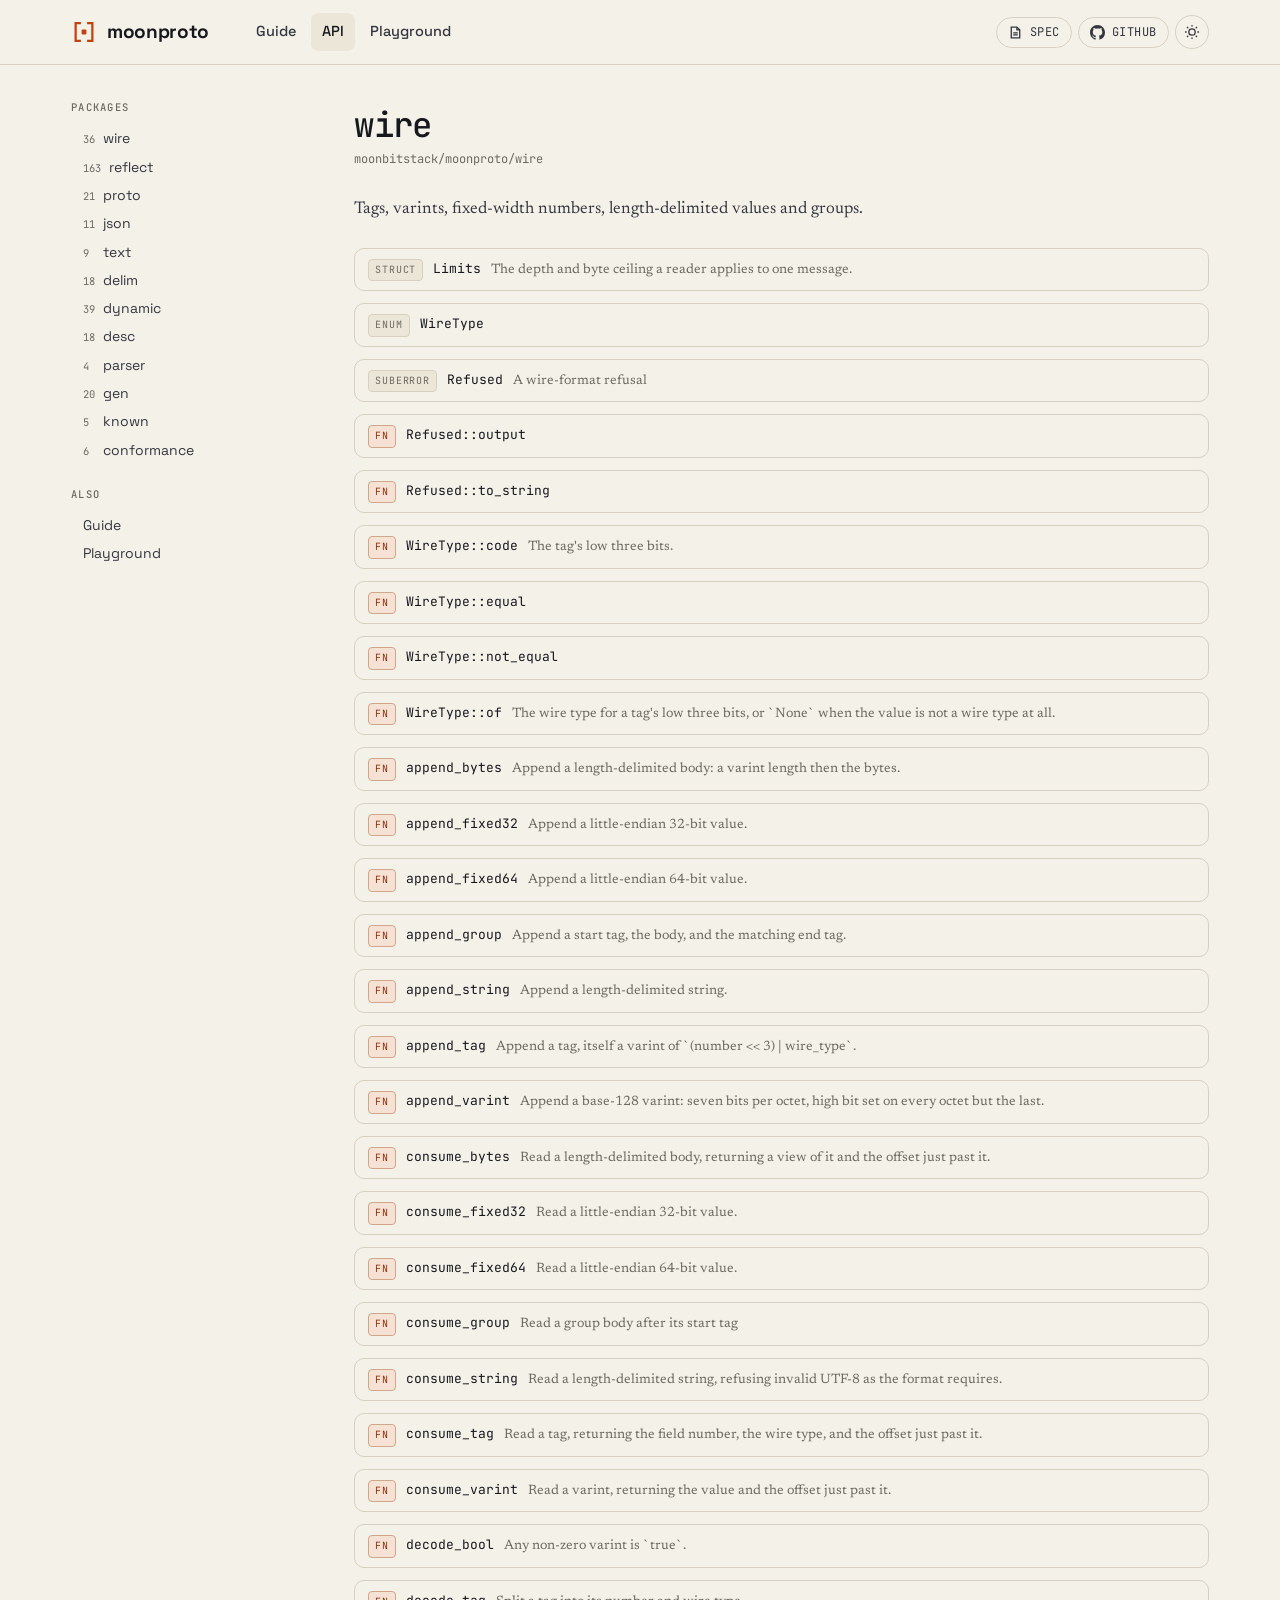
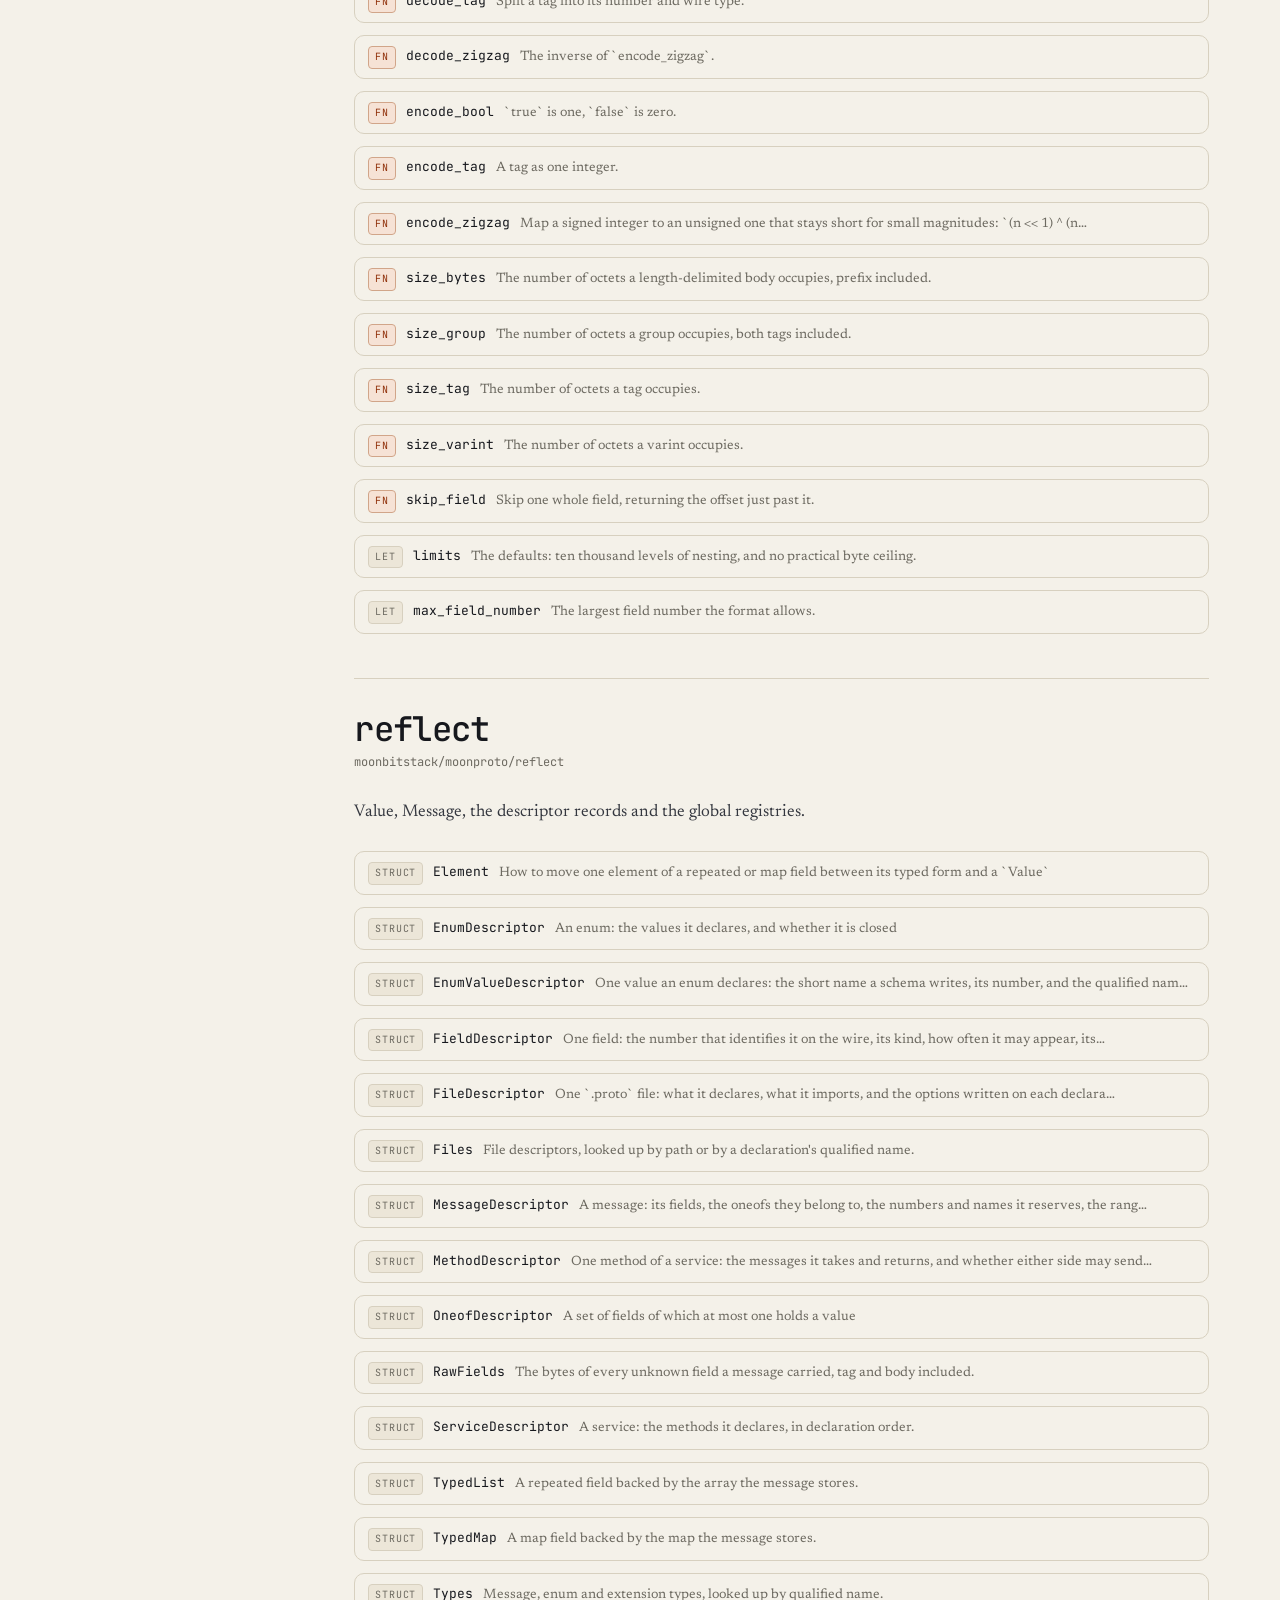
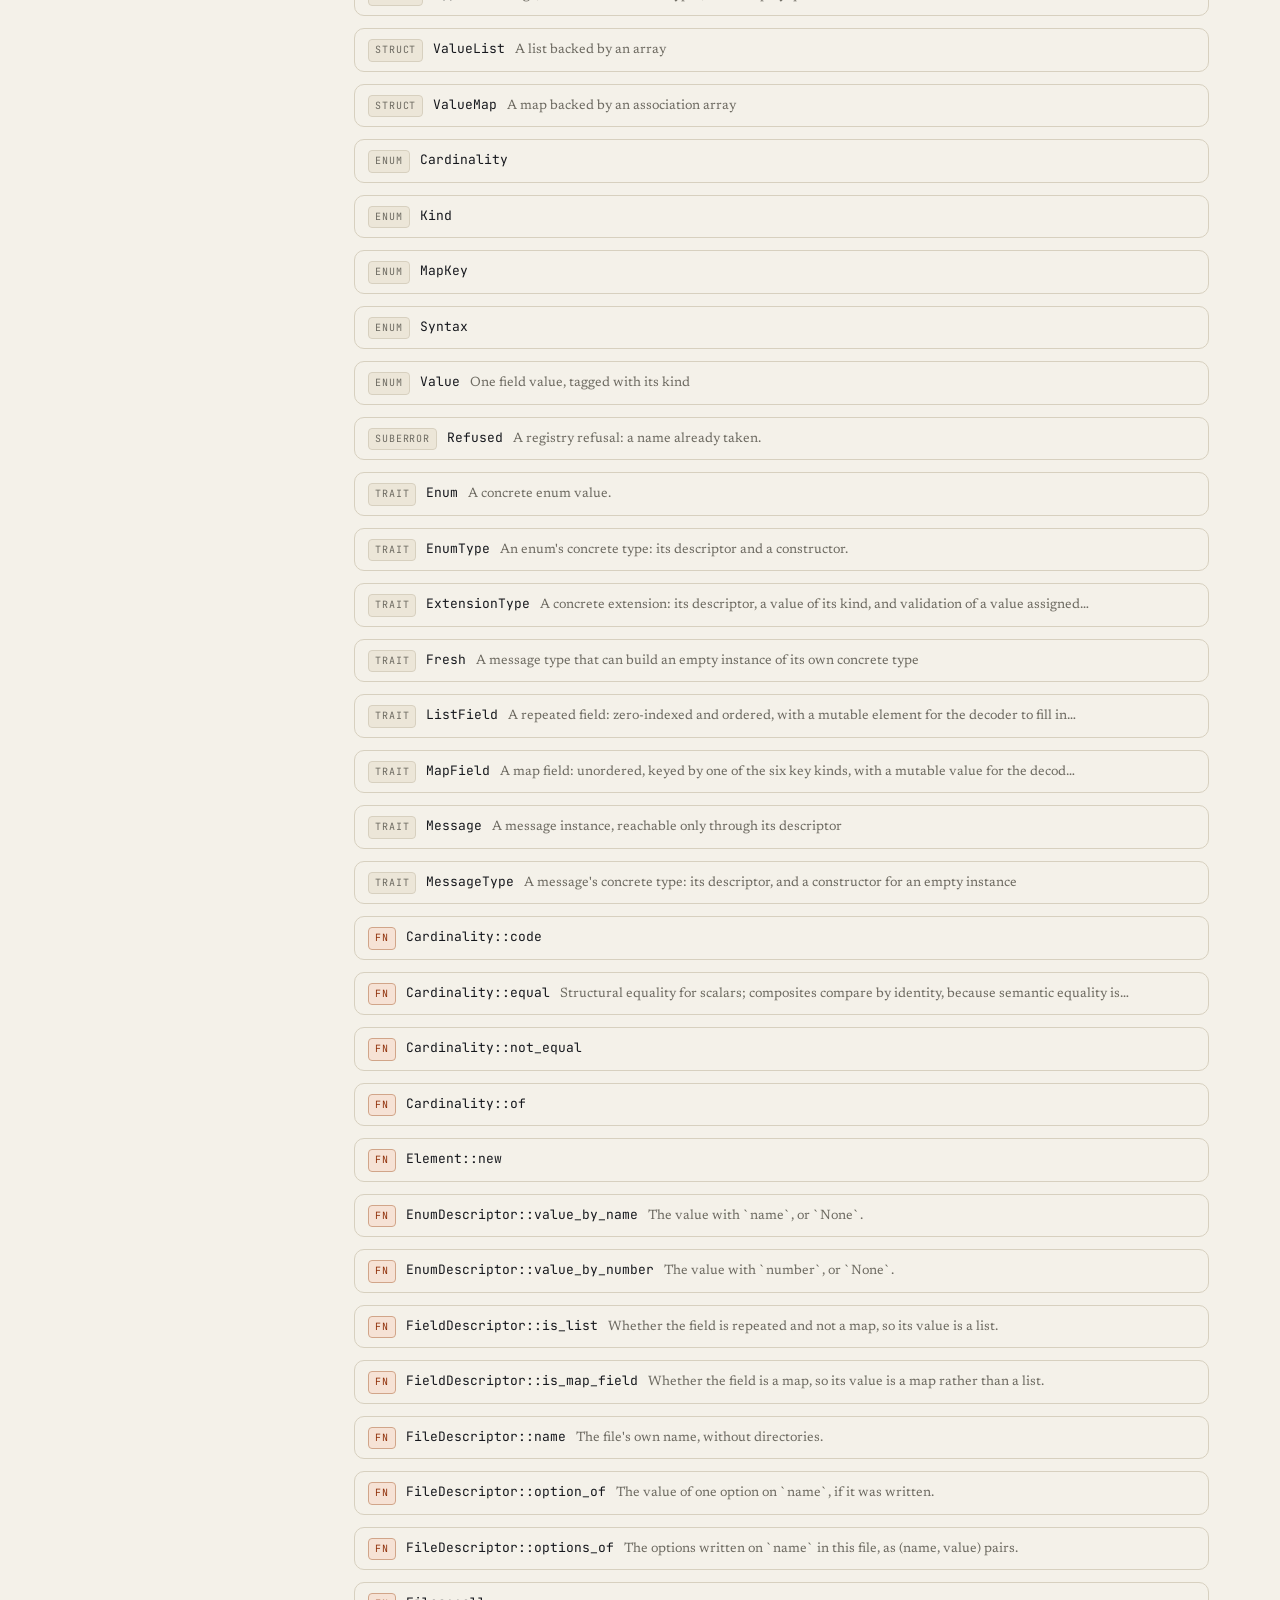
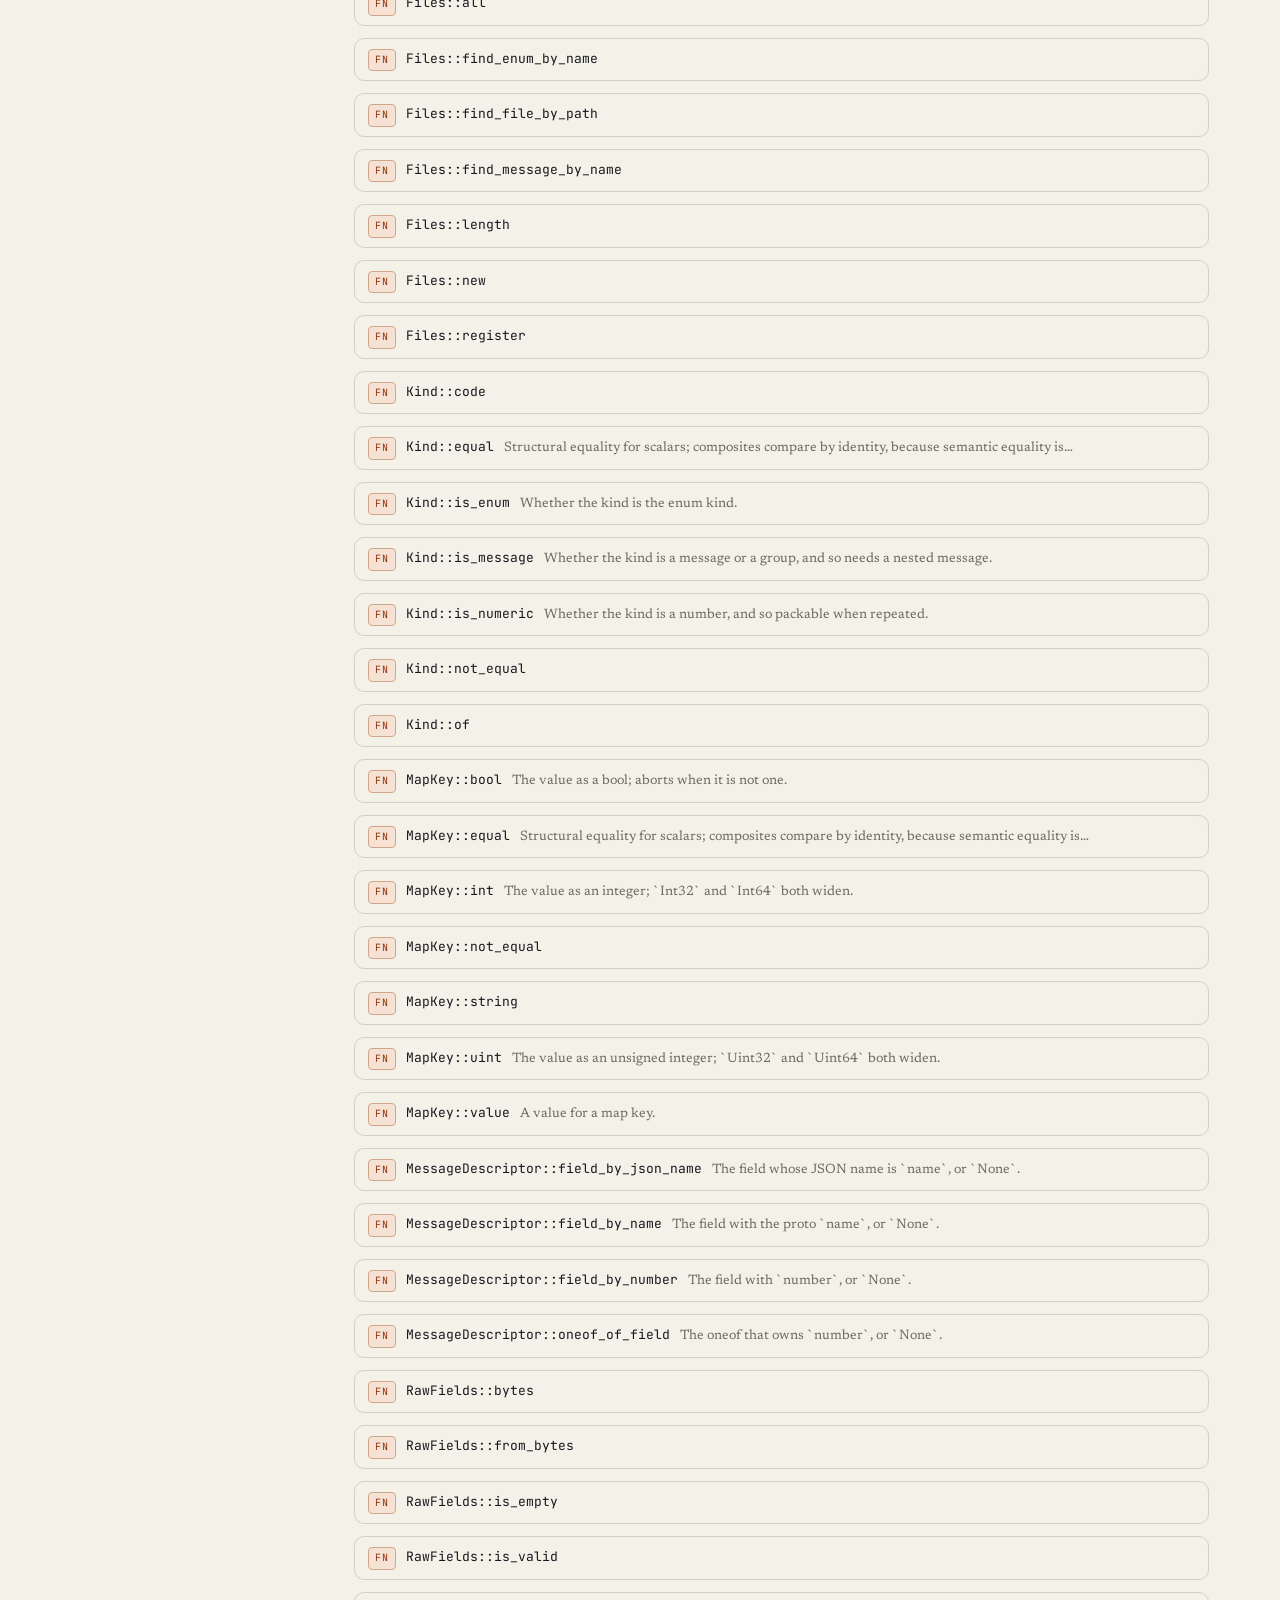
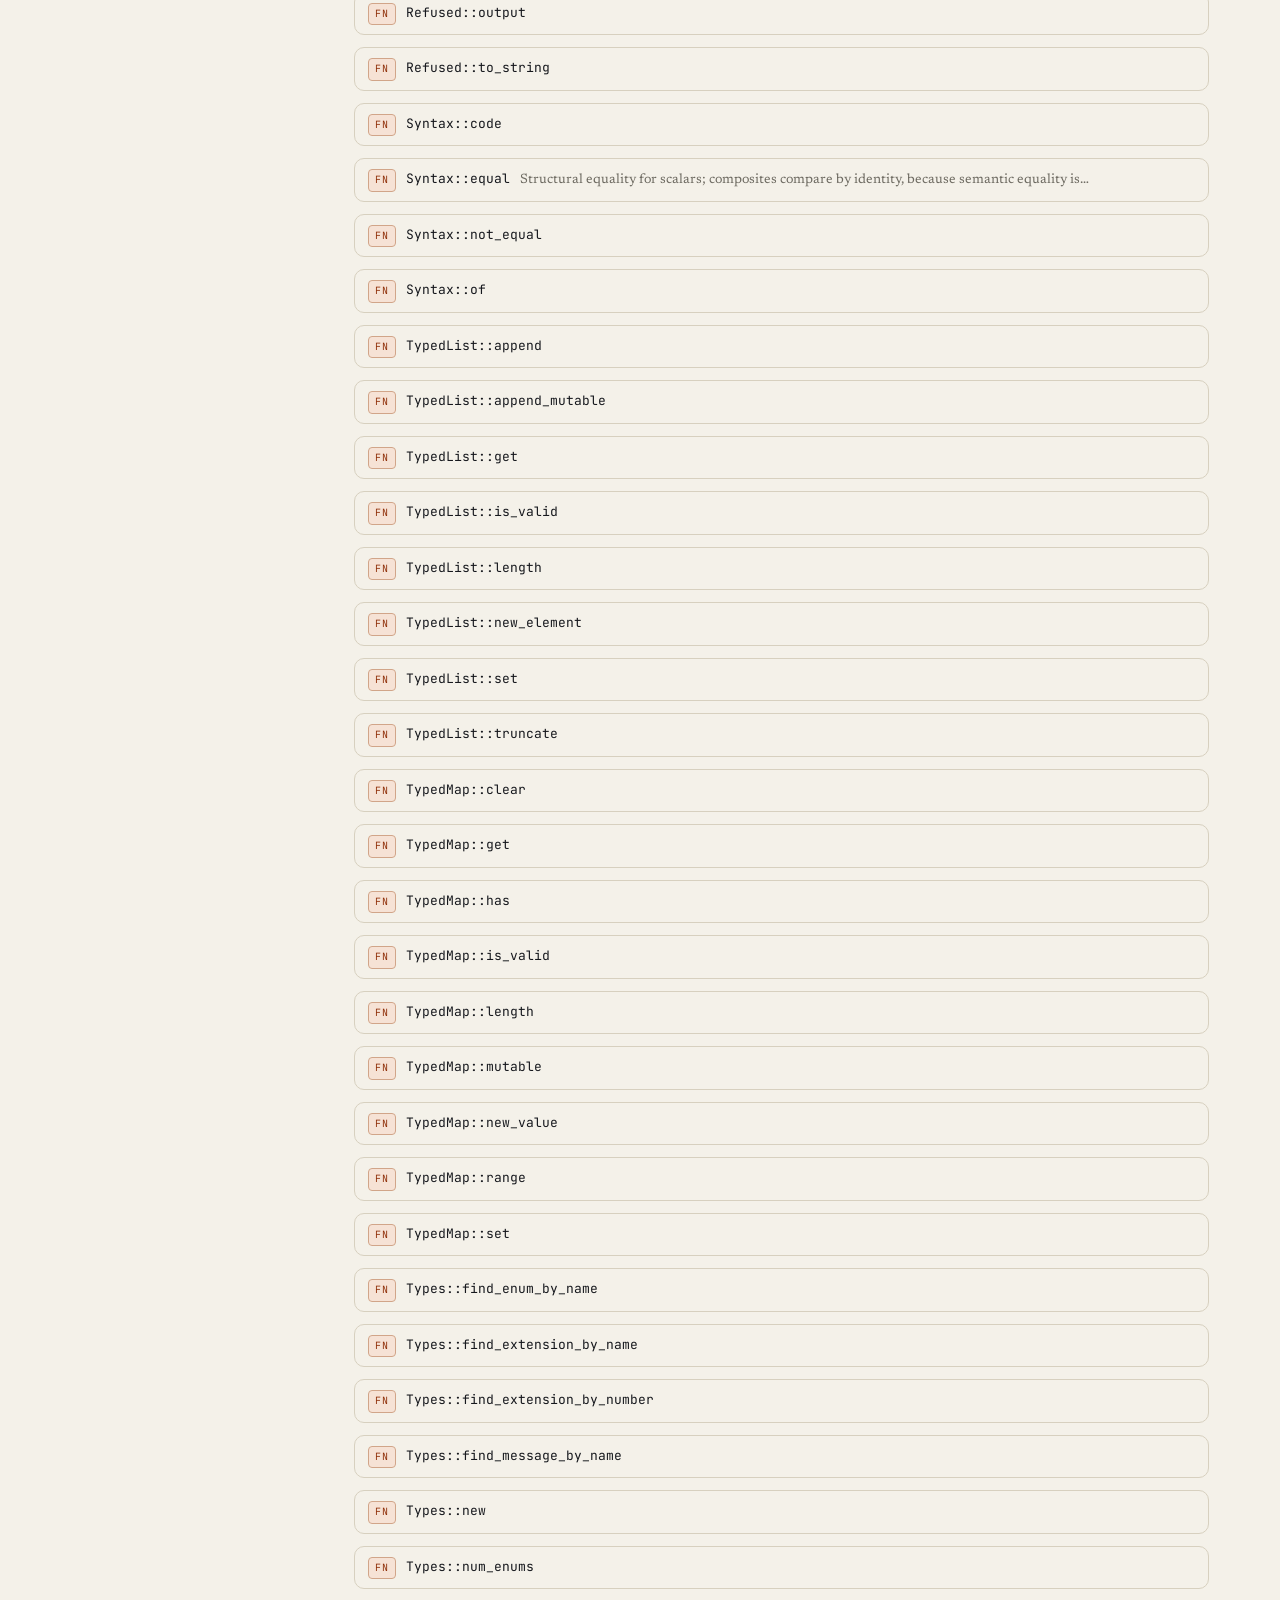
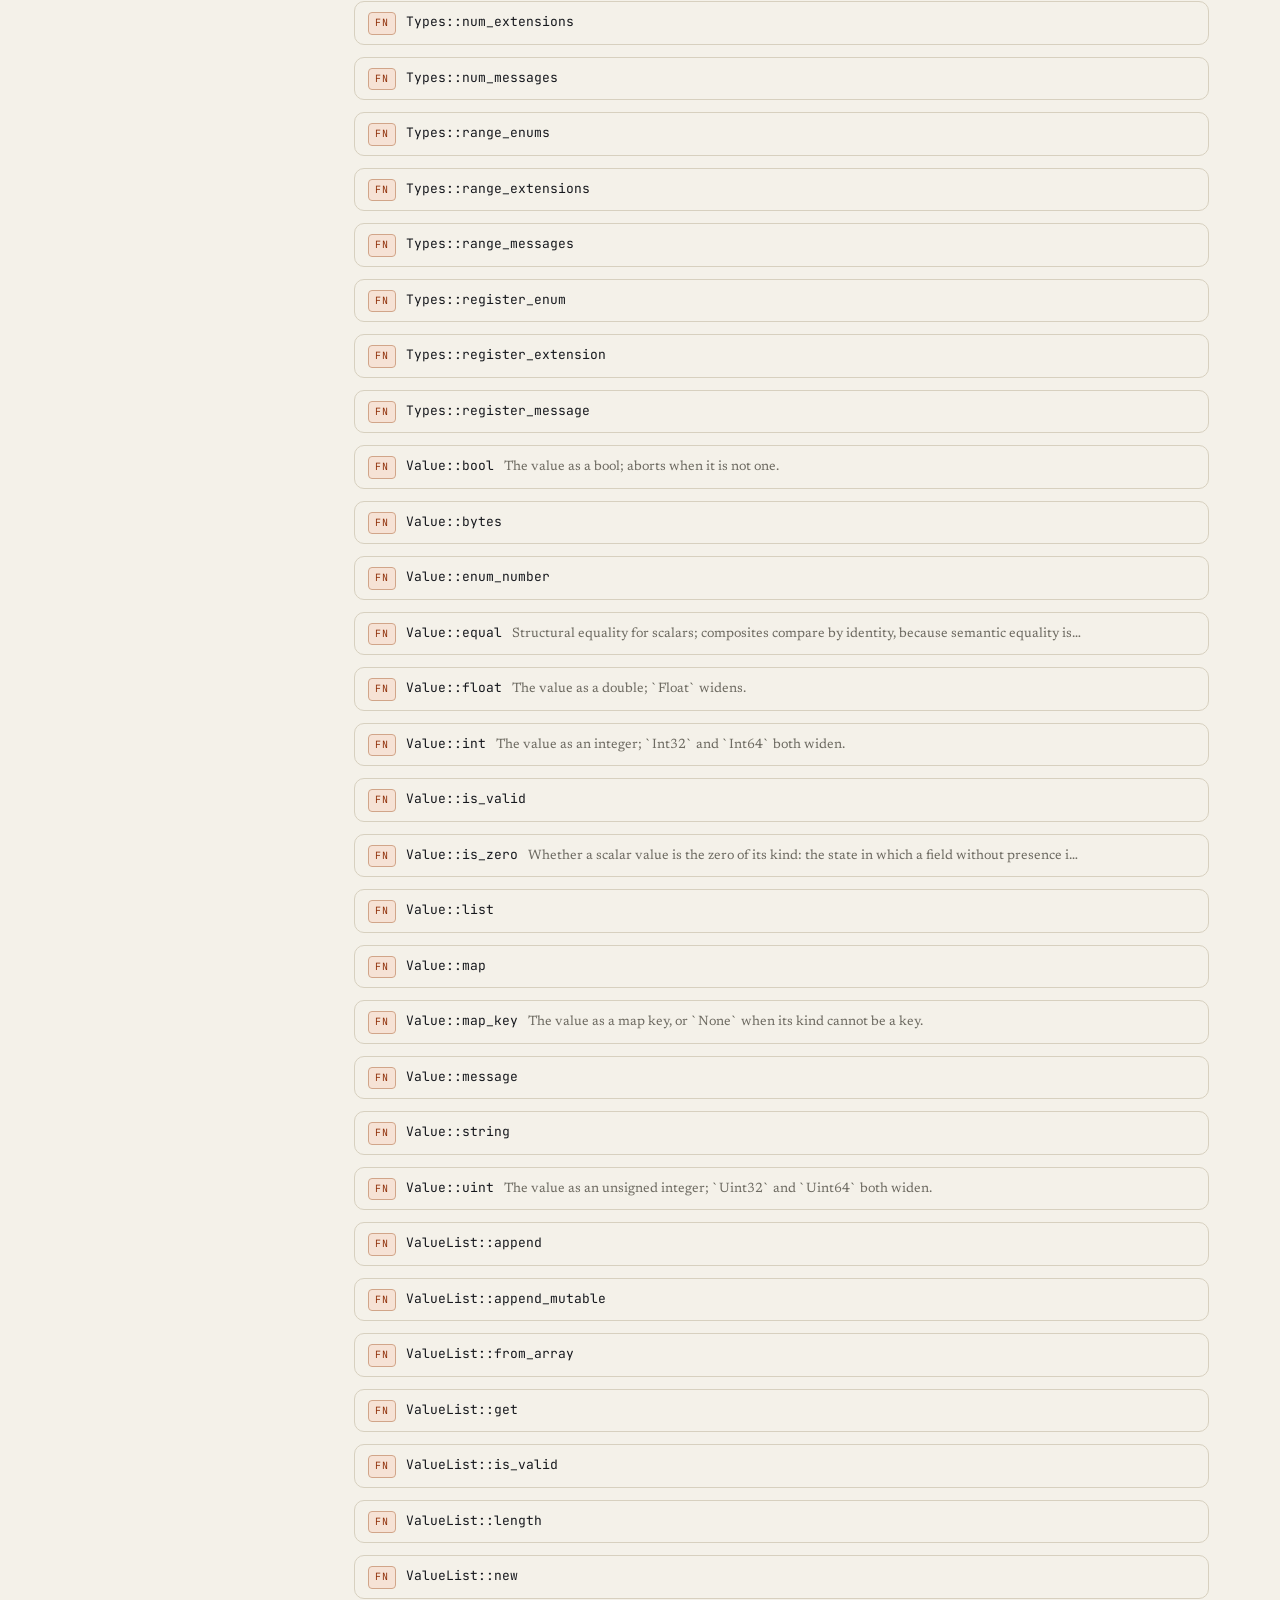
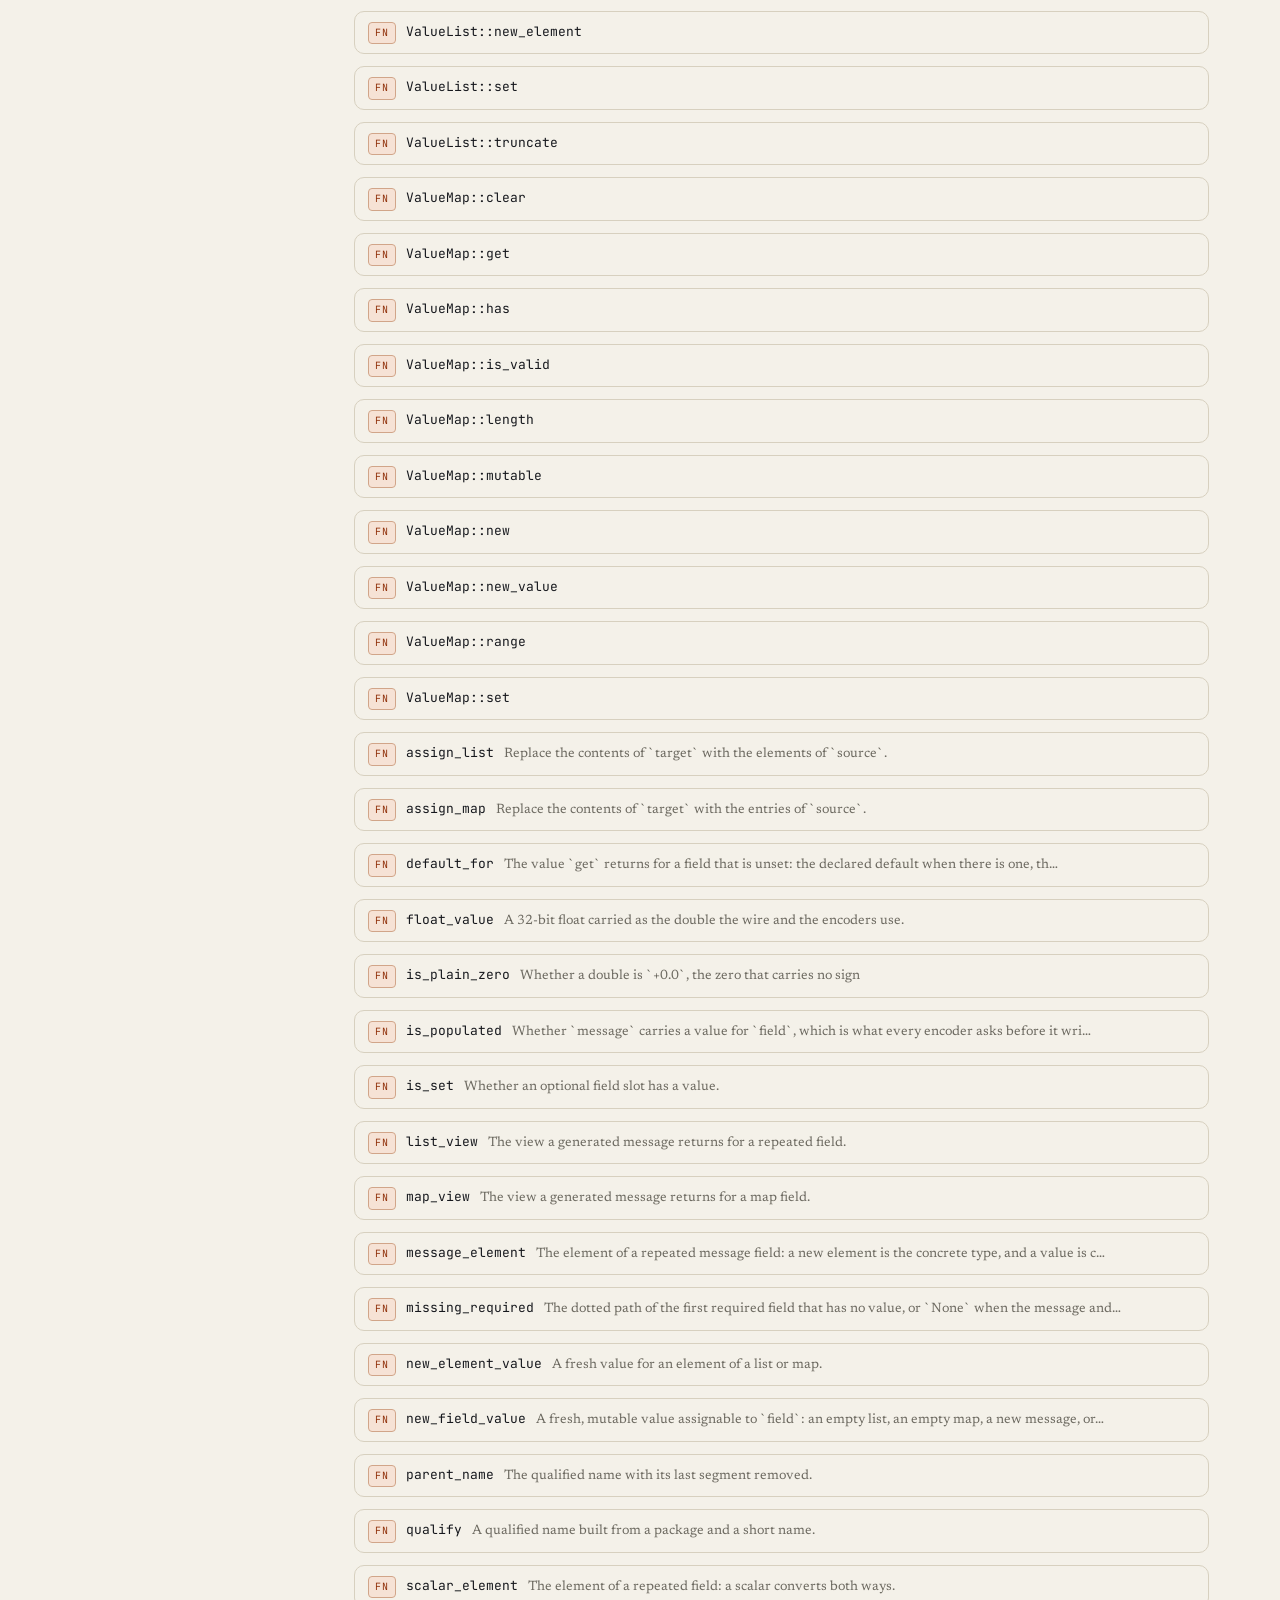
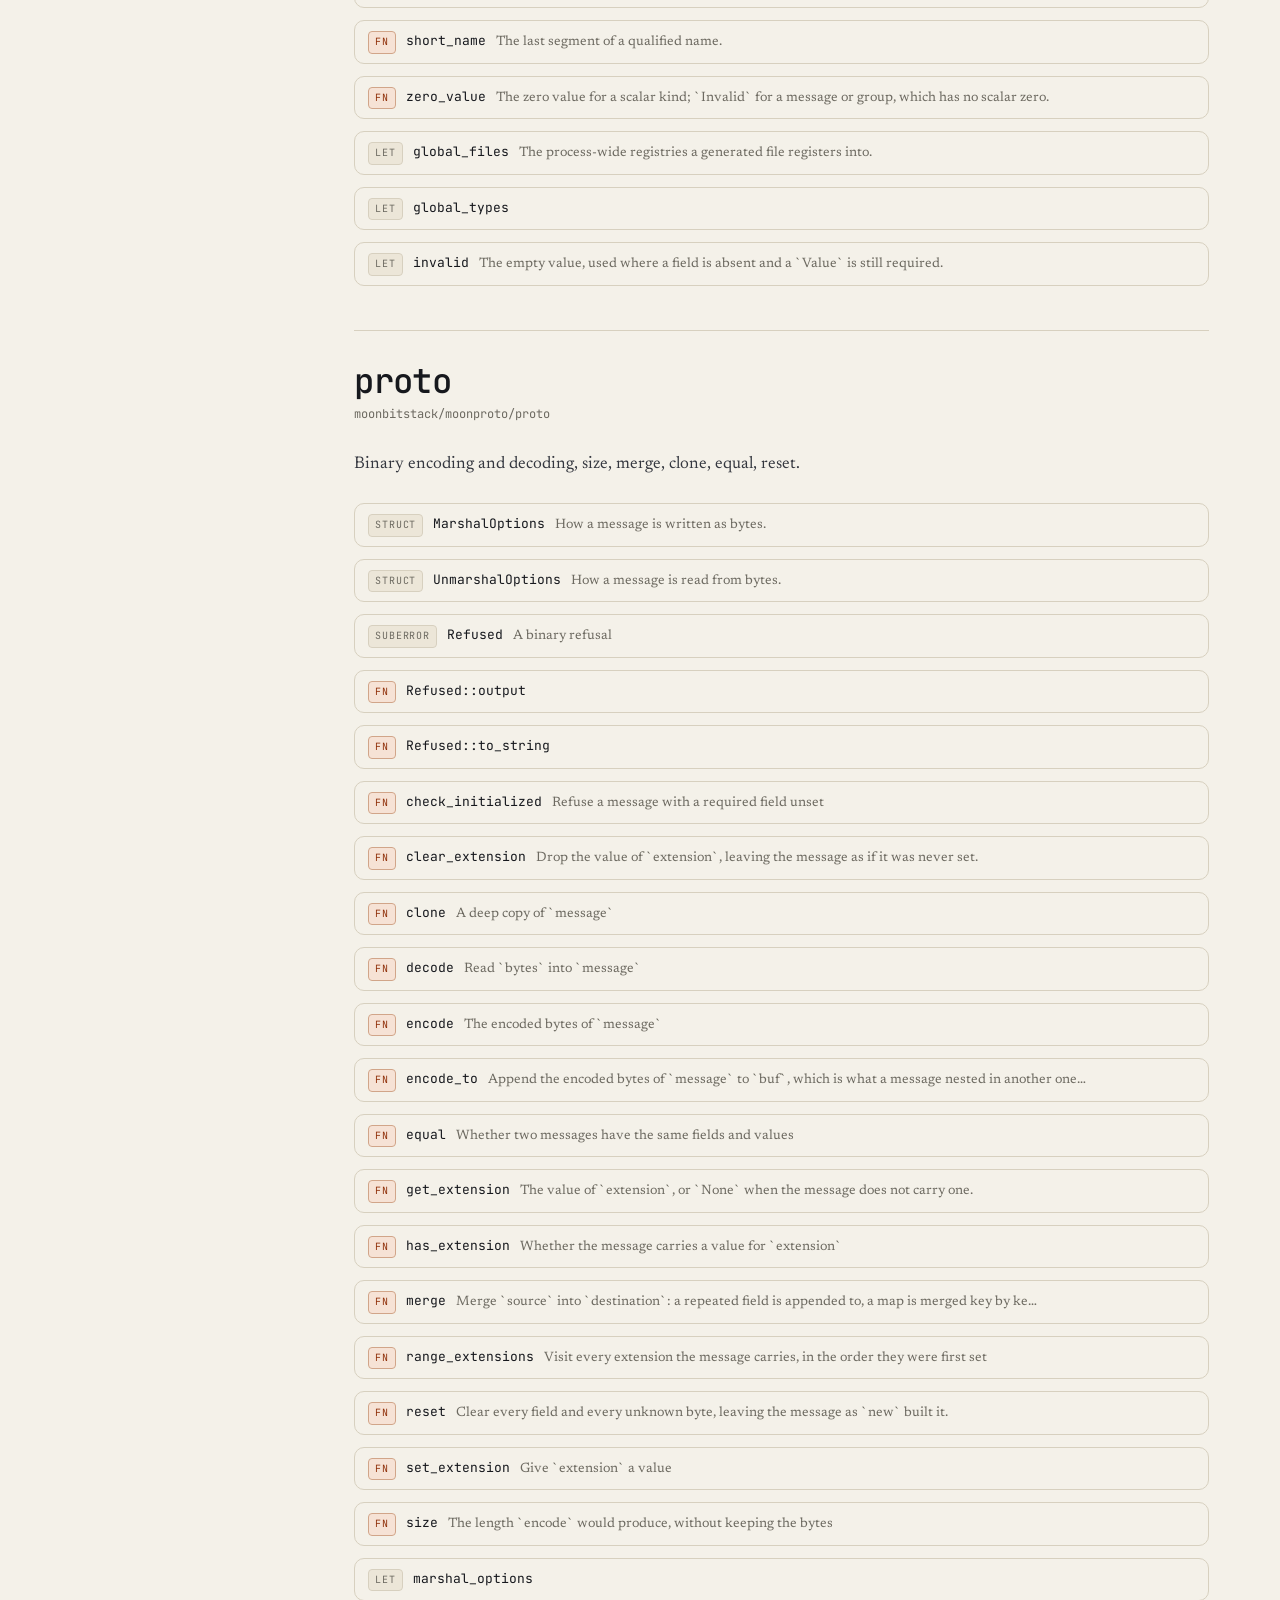
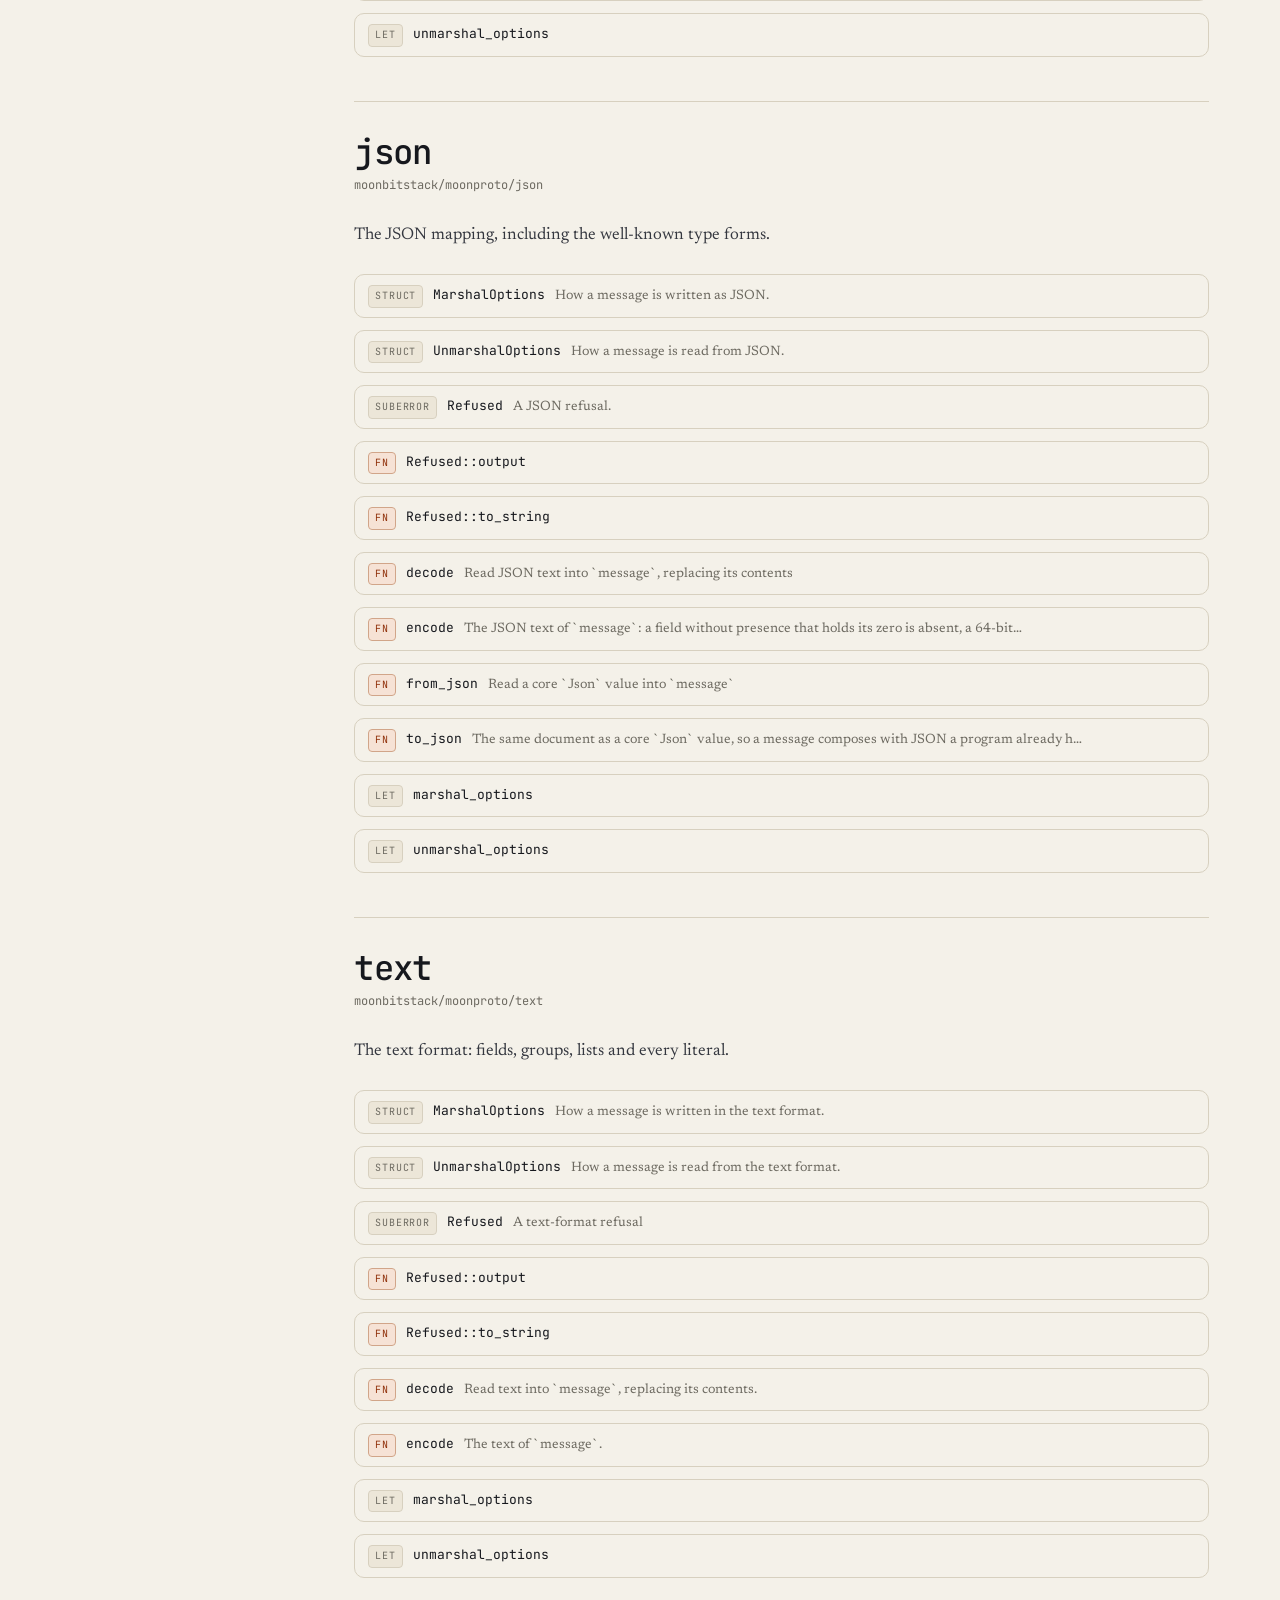
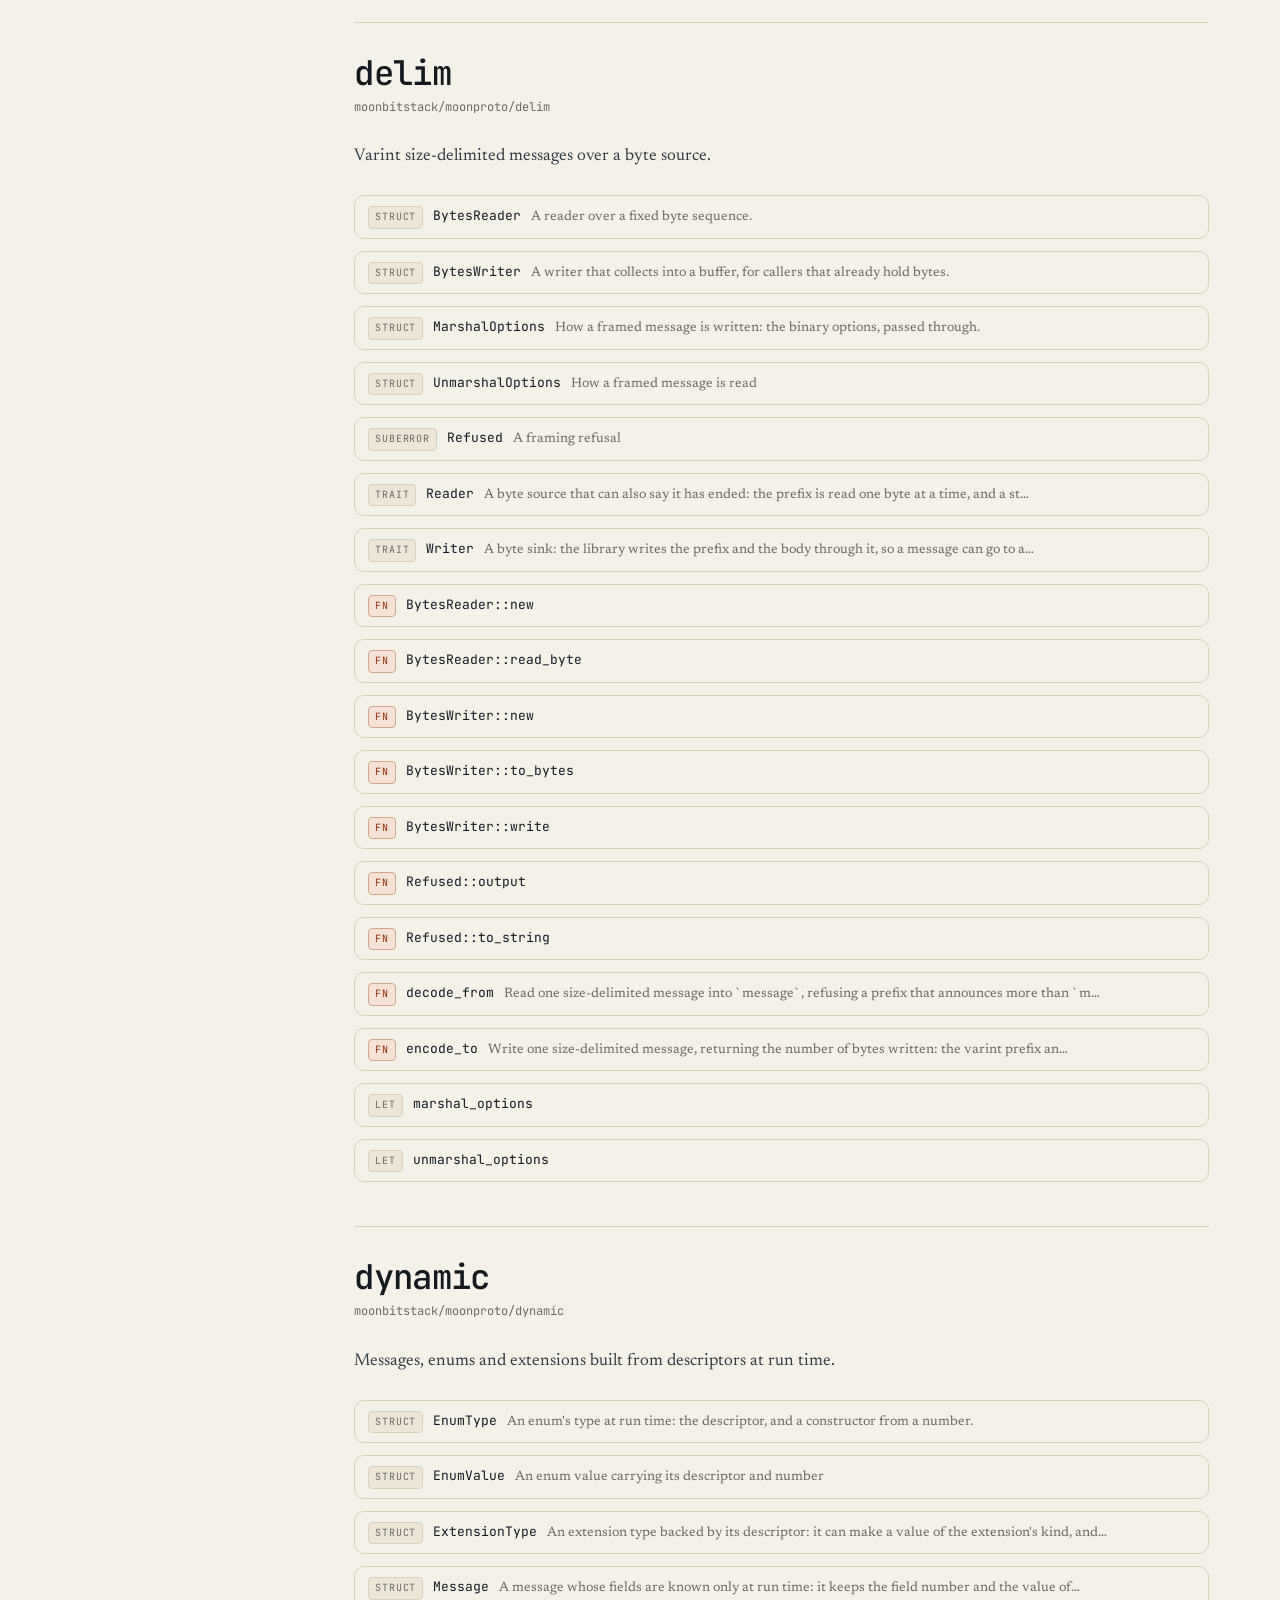
==== commit e95bb1c6: "docs(moonproto): state the design rules on the public types. The two notes under `docs/design` were " ====
--- a/docs/api.html
+++ b/docs/api.html
@@ -274,9 +274,9 @@
         </div>
       </details>
       <details class="sym">
-        <summary><span class="kind let">let</span><span class="sname">limits</span><span class="sdoc">The reference defaults: ten thousand levels, and no practical byte ceiling.</span></summary>
-        <div class="sym-body">
-          <p>The reference defaults: ten thousand levels, and no practical byte ceiling.</p><pre class="sig">pub let limits : Limits</pre>
+        <summary><span class="kind let">let</span><span class="sname">limits</span><span class="sdoc">The defaults: ten thousand levels of nesting, and no practical byte ceiling.</span></summary>
+        <div class="sym-body">
+          <p>The defaults: ten thousand levels of nesting, and no practical byte ceiling.</p><pre class="sig">pub let limits : Limits</pre>
         </div>
       </details>
       <details class="sym">
@@ -297,27 +297,27 @@
         </div>
       </details>
       <details class="sym">
-        <summary><span class="kind struct">struct</span><span class="sname">EnumDescriptor</span></summary>
-        <div class="sym-body">
-          <pre class="sig">pub(all) struct EnumDescriptor</pre><div>name : String</div><div>full_name : String</div><div>values : Array[EnumValueDescriptor]</div><div>closed : Bool</div><div>file_path : String</div>
-        </div>
-      </details>
-      <details class="sym">
-        <summary><span class="kind struct">struct</span><span class="sname">EnumValueDescriptor</span></summary>
-        <div class="sym-body">
-          <pre class="sig">pub(all) struct EnumValueDescriptor</pre><div>name : String</div><div>number : Int32</div><div>full_name : String</div>
-        </div>
-      </details>
-      <details class="sym">
-        <summary><span class="kind struct">struct</span><span class="sname">FieldDescriptor</span></summary>
-        <div class="sym-body">
-          <pre class="sig">pub(all) struct FieldDescriptor</pre><div>name : String</div><div>full_name : String</div><div>number : Int32</div><div>kind : Kind</div><div>cardinality : Cardinality</div><div>json_name : String</div><div>text_name : String</div><div>has_presence : Bool</div><div>is_extension : Bool</div><div>is_map : Bool</div><div>packed : Bool</div><div>oneof_index : Int32?</div><div>message_type : String?</div><div>enum_type : String?</div>
-        </div>
-      </details>
-      <details class="sym">
-        <summary><span class="kind struct">struct</span><span class="sname">FileDescriptor</span></summary>
-        <div class="sym-body">
-          <pre class="sig">pub(all) struct FileDescriptor</pre><div>path : String</div><div>package_name : String</div><div>syntax : Syntax</div><div>messages : Array[MessageDescriptor]</div><div>enums : Array[EnumDescriptor]</div><div>services : Array[ServiceDescriptor]</div><div>extensions : Array[FieldDescriptor]</div><div>dependencies : Array[String]</div><div>public_dependencies : Array[String]</div><div>edition : String?</div><div>option_map : Array[(String, Array[(String, String)])]</div>
+        <summary><span class="kind struct">struct</span><span class="sname">EnumDescriptor</span><span class="sdoc">An enum: the values it declares, and whether it is closed</span></summary>
+        <div class="sym-body">
+          <p>An enum: the values it declares, and whether it is closed. A closed enum refuses a number it does not declare; an open one carries it through, which is what lets a sender add values without breaking an older reader.</p><pre class="sig">pub(all) struct EnumDescriptor</pre><div>name : String</div><div>full_name : String</div><div>values : Array[EnumValueDescriptor]</div><div>closed : Bool</div><div>file_path : String</div>
+        </div>
+      </details>
+      <details class="sym">
+        <summary><span class="kind struct">struct</span><span class="sname">EnumValueDescriptor</span><span class="sdoc">One value an enum declares: the short name a schema writes, its number, and the qualified nam…</span></summary>
+        <div class="sym-body">
+          <p>One value an enum declares: the short name a schema writes, its number, and the qualified name that includes the enum.</p><pre class="sig">pub(all) struct EnumValueDescriptor</pre><div>name : String</div><div>number : Int32</div><div>full_name : String</div>
+        </div>
+      </details>
+      <details class="sym">
+        <summary><span class="kind struct">struct</span><span class="sname">FieldDescriptor</span><span class="sdoc">One field: the number that identifies it on the wire, its kind, how often it may appear, its…</span></summary>
+        <div class="sym-body">
+          <p>One field: the number that identifies it on the wire, its kind, how often it may appear, its two names, and the types it refers to by qualified name. A map field is not a kind of its own: it is a repeated field whose element is a generated entry message, so `is_map` says which reading applies and `map_key_field` and `map_value_field` describe the entry.</p><pre class="sig">pub(all) struct FieldDescriptor</pre><div>name : String</div><div>full_name : String</div><div>number : Int32</div><div>kind : Kind</div><div>cardinality : Cardinality</div><div>json_name : String</div><div>text_name : String</div><div>has_presence : Bool</div><div>is_extension : Bool</div><div>is_map : Bool</div><div>packed : Bool</div><div>oneof_index : Int32?</div><div>message_type : String?</div><div>enum_type : String?</div>
+        </div>
+      </details>
+      <details class="sym">
+        <summary><span class="kind struct">struct</span><span class="sname">FileDescriptor</span><span class="sdoc">One `.proto` file: what it declares, what it imports, and the options written on each declara…</span></summary>
+        <div class="sym-body">
+          <p>One `.proto` file: what it declares, what it imports, and the options written on each declaration. Declarations refer to one another by qualified name rather than by pointer, so a file can be built from the descriptor shape, walked, and converted back without a cycle.</p><pre class="sig">pub(all) struct FileDescriptor</pre><div>path : String</div><div>package_name : String</div><div>syntax : Syntax</div><div>messages : Array[MessageDescriptor]</div><div>enums : Array[EnumDescriptor]</div><div>services : Array[ServiceDescriptor]</div><div>extensions : Array[FieldDescriptor]</div><div>dependencies : Array[String]</div><div>public_dependencies : Array[String]</div><div>edition : String?</div><div>option_map : Array[(String, Array[(String, String)])]</div>
         </div>
       </details>
       <details class="sym">
@@ -327,21 +327,21 @@
         </div>
       </details>
       <details class="sym">
-        <summary><span class="kind struct">struct</span><span class="sname">MessageDescriptor</span></summary>
-        <div class="sym-body">
-          <pre class="sig">pub(all) struct MessageDescriptor</pre><div>name : String</div><div>full_name : String</div><div>syntax : Syntax</div><div>fields : Array[FieldDescriptor]</div><div>oneofs : Array[OneofDescriptor]</div><div>is_map_entry : Bool</div><div>reserved_names : Array[String]</div><div>reserved_ranges : Array[(Int32, Int32)]</div><div>required_numbers : Array[Int32]</div><div>extension_ranges : Array[(Int32, Int32)]</div><div>nested_messages : Array[MessageDescriptor]</div><div>nested_enums : Array[EnumDescriptor]</div><div>nested_extensions : Array[FieldDescriptor]</div><div>file_path : String</div>
-        </div>
-      </details>
-      <details class="sym">
-        <summary><span class="kind struct">struct</span><span class="sname">MethodDescriptor</span></summary>
-        <div class="sym-body">
-          <pre class="sig">pub(all) struct MethodDescriptor</pre><div>name : String</div><div>full_name : String</div><div>input_type : String</div><div>output_type : String</div><div>streaming_client : Bool</div><div>streaming_server : Bool</div>
-        </div>
-      </details>
-      <details class="sym">
-        <summary><span class="kind struct">struct</span><span class="sname">OneofDescriptor</span></summary>
-        <div class="sym-body">
-          <pre class="sig">pub(all) struct OneofDescriptor</pre><div>name : String</div><div>synthetic : Bool</div><div>field_numbers : Array[Int32]</div>
+        <summary><span class="kind struct">struct</span><span class="sname">MessageDescriptor</span><span class="sdoc">A message: its fields, the oneofs they belong to, the numbers and names it reserves, the rang…</span></summary>
+        <div class="sym-body">
+          <p>A message: its fields, the oneofs they belong to, the numbers and names it reserves, the ranges an extension may occupy, and its nested declarations. A map entry is a message like any other with `is_map_entry` set.</p><pre class="sig">pub(all) struct MessageDescriptor</pre><div>name : String</div><div>full_name : String</div><div>syntax : Syntax</div><div>fields : Array[FieldDescriptor]</div><div>oneofs : Array[OneofDescriptor]</div><div>is_map_entry : Bool</div><div>reserved_names : Array[String]</div><div>reserved_ranges : Array[(Int32, Int32)]</div><div>required_numbers : Array[Int32]</div><div>extension_ranges : Array[(Int32, Int32)]</div><div>nested_messages : Array[MessageDescriptor]</div><div>nested_enums : Array[EnumDescriptor]</div><div>nested_extensions : Array[FieldDescriptor]</div><div>file_path : String</div>
+        </div>
+      </details>
+      <details class="sym">
+        <summary><span class="kind struct">struct</span><span class="sname">MethodDescriptor</span><span class="sdoc">One method of a service: the messages it takes and returns, and whether either side may send…</span></summary>
+        <div class="sym-body">
+          <p>One method of a service: the messages it takes and returns, and whether either side may send a stream.</p><pre class="sig">pub(all) struct MethodDescriptor</pre><div>name : String</div><div>full_name : String</div><div>input_type : String</div><div>output_type : String</div><div>streaming_client : Bool</div><div>streaming_server : Bool</div>
+        </div>
+      </details>
+      <details class="sym">
+        <summary><span class="kind struct">struct</span><span class="sname">OneofDescriptor</span><span class="sdoc">A set of fields of which at most one holds a value</span></summary>
+        <div class="sym-body">
+          <p>A set of fields of which at most one holds a value. A synthetic oneof is how a field with the `optional` keyword is declared: it has exactly one member and is not a choice a reader sees.</p><pre class="sig">pub(all) struct OneofDescriptor</pre><div>name : String</div><div>synthetic : Bool</div><div>field_numbers : Array[Int32]</div>
         </div>
       </details>
       <details class="sym">
@@ -351,9 +351,9 @@
         </div>
       </details>
       <details class="sym">
-        <summary><span class="kind struct">struct</span><span class="sname">ServiceDescriptor</span></summary>
-        <div class="sym-body">
-          <pre class="sig">pub(all) struct ServiceDescriptor</pre><div>name : String</div><div>full_name : String</div><div>methods : Array[MethodDescriptor]</div><div>file_path : String</div>
+        <summary><span class="kind struct">struct</span><span class="sname">ServiceDescriptor</span><span class="sdoc">A service: the methods it declares, in declaration order.</span></summary>
+        <div class="sym-body">
+          <p>A service: the methods it declares, in declaration order.</p><pre class="sig">pub(all) struct ServiceDescriptor</pre><div>name : String</div><div>full_name : String</div><div>methods : Array[MethodDescriptor]</div><div>file_path : String</div>
         </div>
       </details>
       <details class="sym">
@@ -1547,33 +1547,33 @@
         </div>
       </details>
       <details class="sym">
-        <summary><span class="kind struct">struct</span><span class="sname">MarshalOptions</span></summary>
-        <div class="sym-body">
-          <pre class="sig">pub(all) struct MarshalOptions</pre><div>marshal : @proto.MarshalOptions</div>
-        </div>
-      </details>
-      <details class="sym">
-        <summary><span class="kind struct">struct</span><span class="sname">UnmarshalOptions</span></summary>
-        <div class="sym-body">
-          <pre class="sig">pub(all) struct UnmarshalOptions</pre><div>unmarshal : @proto.UnmarshalOptions</div><div>max_size : Int32</div>
-        </div>
-      </details>
-      <details class="sym">
-        <summary><span class="kind suberror">suberror</span><span class="sname">Refused</span></summary>
-        <div class="sym-body">
-          <pre class="sig">pub(all) suberror Refused</pre><div>Wire(@wire.Refused)</div><div>Proto(@proto.Refused)</div><div>Size(Int32, Int32)</div><div>Truncated</div>
-        </div>
-      </details>
-      <details class="sym">
-        <summary><span class="kind trait">trait</span><span class="sname">Reader</span></summary>
-        <div class="sym-body">
-          <pre class="sig">pub(open) trait Reader</pre><div>fn read_byte(Self) -&gt; Int32?</div>
-        </div>
-      </details>
-      <details class="sym">
-        <summary><span class="kind trait">trait</span><span class="sname">Writer</span></summary>
-        <div class="sym-body">
-          <pre class="sig">pub(open) trait Writer</pre><div>fn write(Self, BytesView) -&gt; Unit raise Refused</div>
+        <summary><span class="kind struct">struct</span><span class="sname">MarshalOptions</span><span class="sdoc">How a framed message is written: the binary options, passed through.</span></summary>
+        <div class="sym-body">
+          <p>How a framed message is written: the binary options, passed through.</p><pre class="sig">pub(all) struct MarshalOptions</pre><div>marshal : @proto.MarshalOptions</div>
+        </div>
+      </details>
+      <details class="sym">
+        <summary><span class="kind struct">struct</span><span class="sname">UnmarshalOptions</span><span class="sdoc">How a framed message is read</span></summary>
+        <div class="sym-body">
+          <p>How a framed message is read. `max_size` is 4 MiB by default, the ceiling a request over a shared connection is usually given; zero means the same default and a negative value means no ceiling.</p><pre class="sig">pub(all) struct UnmarshalOptions</pre><div>unmarshal : @proto.UnmarshalOptions</div><div>max_size : Int32</div>
+        </div>
+      </details>
+      <details class="sym">
+        <summary><span class="kind suberror">suberror</span><span class="sname">Refused</span><span class="sdoc">A framing refusal</span></summary>
+        <div class="sym-body">
+          <p>A framing refusal. A refusal from either lower layer travels as a payload.</p><pre class="sig">pub(all) suberror Refused</pre><div>Wire(@wire.Refused)</div><div>Proto(@proto.Refused)</div><div>Size(Int32, Int32)</div><div>Truncated</div>
+        </div>
+      </details>
+      <details class="sym">
+        <summary><span class="kind trait">trait</span><span class="sname">Reader</span><span class="sdoc">A byte source that can also say it has ended: the prefix is read one byte at a time, and a st…</span></summary>
+        <div class="sym-body">
+          <p>A byte source that can also say it has ended: the prefix is read one byte at a time, and a stream that stops inside a prefix or a body is refused rather than treated as the end of the stream.</p><pre class="sig">pub(open) trait Reader</pre><div>fn read_byte(Self) -&gt; Int32?</div>
+        </div>
+      </details>
+      <details class="sym">
+        <summary><span class="kind trait">trait</span><span class="sname">Writer</span><span class="sdoc">A byte sink: the library writes the prefix and the body through it, so a message can go to a…</span></summary>
+        <div class="sym-body">
+          <p>A byte sink: the library writes the prefix and the body through it, so a message can go to a socket, a file or a buffer without being assembled first.</p><pre class="sig">pub(open) trait Writer</pre><div>fn write(Self, BytesView) -&gt; Unit raise Refused</div>
         </div>
       </details>
       <details class="sym">
@@ -1619,15 +1619,15 @@
         </div>
       </details>
       <details class="sym">
-        <summary><span class="kind fn">fn</span><span class="sname">decode_from</span><span class="sdoc">Read one size-delimited message into `message`.</span></summary>
-        <div class="sym-body">
-          <p>Read one size-delimited message into `message`.</p><pre class="sig">pub fn[M : @reflect.Message] decode_from(&amp;Reader, M, unmarshal_options? : UnmarshalOptions) -&gt; Unit raise Refused</pre>
-        </div>
-      </details>
-      <details class="sym">
-        <summary><span class="kind fn">fn</span><span class="sname">encode_to</span><span class="sdoc">Write one size-delimited message, returning the bytes written.</span></summary>
-        <div class="sym-body">
-          <p>Write one size-delimited message, returning the bytes written.</p><pre class="sig">pub fn[M : @reflect.Message] encode_to(&amp;Writer, M, marshal_options? : MarshalOptions) -&gt; Int32 raise Refused</pre>
+        <summary><span class="kind fn">fn</span><span class="sname">decode_from</span><span class="sdoc">Read one size-delimited message into `message`, refusing a prefix that announces more than `m…</span></summary>
+        <div class="sym-body">
+          <p>Read one size-delimited message into `message`, refusing a prefix that announces more than `max_size` before any of the body is read.</p><pre class="sig">pub fn[M : @reflect.Message] decode_from(&amp;Reader, M, unmarshal_options? : UnmarshalOptions) -&gt; Unit raise Refused</pre>
+        </div>
+      </details>
+      <details class="sym">
+        <summary><span class="kind fn">fn</span><span class="sname">encode_to</span><span class="sdoc">Write one size-delimited message, returning the number of bytes written: the varint prefix an…</span></summary>
+        <div class="sym-body">
+          <p>Write one size-delimited message, returning the number of bytes written: the varint prefix and the body together.</p><pre class="sig">pub fn[M : @reflect.Message] encode_to(&amp;Writer, M, marshal_options? : MarshalOptions) -&gt; Int32 raise Refused</pre>
         </div>
       </details>
       <details class="sym">
@@ -1887,9 +1887,9 @@
       <p class="pkg-path">moonbitstack/moonproto/desc</p>
       <p style="color: var(--ink-2); max-width: 62ch; margin: 0 0 24px">Building runtime descriptors, and converting them back.</p>
       <details class="sym">
-        <summary><span class="kind struct">struct</span><span class="sname">DescriptorProto</span></summary>
-        <div class="sym-body">
-          <pre class="sig">pub(all) struct DescriptorProto</pre><div>name : String</div><div>field : Array[FieldDescriptorProto]</div><div>nested_type : Array[DescriptorProto]</div><div>enum_type : Array[EnumDescriptorProto]</div><div>extension : Array[FieldDescriptorProto]</div><div>oneof_decl : Array[OneofDescriptorProto]</div><div>reserved_range : Array[(Int32, Int32)]</div><div>reserved_name : Array[String]</div><div>extension_range : Array[(Int32, Int32)]</div><div>map_entry : Bool</div><div>features : Features</div><div>options : Array[(String, String)]</div>
+        <summary><span class="kind struct">struct</span><span class="sname">DescriptorProto</span><span class="sdoc">One message as a schema writes it: its fields, nested declarations, oneofs, reserved numbers…</span></summary>
+        <div class="sym-body">
+          <p>One message as a schema writes it: its fields, nested declarations, oneofs, reserved numbers and the ranges an extension may occupy.</p><pre class="sig">pub(all) struct DescriptorProto</pre><div>name : String</div><div>field : Array[FieldDescriptorProto]</div><div>nested_type : Array[DescriptorProto]</div><div>enum_type : Array[EnumDescriptorProto]</div><div>extension : Array[FieldDescriptorProto]</div><div>oneof_decl : Array[OneofDescriptorProto]</div><div>reserved_range : Array[(Int32, Int32)]</div><div>reserved_name : Array[String]</div><div>extension_range : Array[(Int32, Int32)]</div><div>map_entry : Bool</div><div>features : Features</div><div>options : Array[(String, String)]</div>
         </div>
       </details>
       <details class="sym">
@@ -1911,15 +1911,15 @@
         </div>
       </details>
       <details class="sym">
-        <summary><span class="kind struct">struct</span><span class="sname">FieldDescriptorProto</span></summary>
-        <div class="sym-body">
-          <pre class="sig">pub(all) struct FieldDescriptorProto</pre><div>name : String</div><div>number : Int32</div><div>label : Int32</div><div>type_code : Int32</div><div>type_name : String?</div><div>json_name : String?</div><div>default_value : String?</div><div>oneof_index : Int32?</div><div>proto3_optional : Bool</div><div>packed_off : Bool</div><div>extendee : String?</div><div>features : Features</div><div>options : Array[(String, String)]</div>
-        </div>
-      </details>
-      <details class="sym">
-        <summary><span class="kind struct">struct</span><span class="sname">FileDescriptorProto</span></summary>
-        <div class="sym-body">
-          <pre class="sig">pub(all) struct FileDescriptorProto</pre><div>name : String</div><div>package_name : String</div><div>syntax : String</div><div>message_type : Array[DescriptorProto]</div><div>enum_type : Array[EnumDescriptorProto]</div><div>service : Array[ServiceDescriptorProto]</div><div>extension : Array[FieldDescriptorProto]</div><div>dependency : Array[String]</div><div>public_dependency : Array[Int32]</div><div>edition : String?</div><div>features : Features</div><div>options : Array[(String, String)]</div>
+        <summary><span class="kind struct">struct</span><span class="sname">FieldDescriptorProto</span><span class="sdoc">One field as a schema writes it, before presence, packing and the rest are resolved into a `r…</span></summary>
+        <div class="sym-body">
+          <p>One field as a schema writes it, before presence, packing and the rest are resolved into a `reflect.FieldDescriptor`. The shapes here follow `descriptor.proto`, because that is also what a plugin request carries.</p><pre class="sig">pub(all) struct FieldDescriptorProto</pre><div>name : String</div><div>number : Int32</div><div>label : Int32</div><div>type_code : Int32</div><div>type_name : String?</div><div>json_name : String?</div><div>default_value : String?</div><div>oneof_index : Int32?</div><div>proto3_optional : Bool</div><div>packed_off : Bool</div><div>extendee : String?</div><div>features : Features</div><div>options : Array[(String, String)]</div>
+        </div>
+      </details>
+      <details class="sym">
+        <summary><span class="kind struct">struct</span><span class="sname">FileDescriptorProto</span><span class="sdoc">One file as a schema writes it: the declarations it holds, what it imports, its syntax or edi…</span></summary>
+        <div class="sym-body">
+          <p>One file as a schema writes it: the declarations it holds, what it imports, its syntax or edition, and the options written on it.</p><pre class="sig">pub(all) struct FileDescriptorProto</pre><div>name : String</div><div>package_name : String</div><div>syntax : String</div><div>message_type : Array[DescriptorProto]</div><div>enum_type : Array[EnumDescriptorProto]</div><div>service : Array[ServiceDescriptorProto]</div><div>extension : Array[FieldDescriptorProto]</div><div>dependency : Array[String]</div><div>public_dependency : Array[Int32]</div><div>edition : String?</div><div>features : Features</div><div>options : Array[(String, String)]</div>
         </div>
       </details>
       <details class="sym">
@@ -1971,15 +1971,15 @@
         </div>
       </details>
       <details class="sym">
-        <summary><span class="kind fn">fn</span><span class="sname">build_file</span><span class="sdoc">Build a runtime file descriptor from the proto form.</span></summary>
-        <div class="sym-body">
-          <p>Build a runtime file descriptor from the proto form.</p><pre class="sig">pub fn build_file(FileDescriptorProto) -&gt; @reflect.FileDescriptor raise Refused</pre>
-        </div>
-      </details>
-      <details class="sym">
-        <summary><span class="kind fn">fn</span><span class="sname">to_file_descriptor_proto</span><span class="sdoc">The proto form of a runtime file descriptor.</span></summary>
-        <div class="sym-body">
-          <p>The proto form of a runtime file descriptor.</p><pre class="sig">pub fn to_file_descriptor_proto(@reflect.FileDescriptor) -&gt; FileDescriptorProto</pre>
+        <summary><span class="kind fn">fn</span><span class="sname">build_file</span><span class="sdoc">Build a runtime file descriptor from the proto form</span></summary>
+        <div class="sym-body">
+          <p>Build a runtime file descriptor from the proto form. Type references are resolved against the file&#x27;s own declarations, an edition&#x27;s features are resolved from the innermost scope outward, and a name that does not resolve is refused rather than left dangling.</p><pre class="sig">pub fn build_file(FileDescriptorProto) -&gt; @reflect.FileDescriptor raise Refused</pre>
+        </div>
+      </details>
+      <details class="sym">
+        <summary><span class="kind fn">fn</span><span class="sname">to_file_descriptor_proto</span><span class="sdoc">The proto form of a runtime file descriptor, for a caller that has to hand a file to somethin…</span></summary>
+        <div class="sym-body">
+          <p>The proto form of a runtime file descriptor, for a caller that has to hand a file to something that speaks the descriptor shape.</p><pre class="sig">pub fn to_file_descriptor_proto(@reflect.FileDescriptor) -&gt; FileDescriptorProto</pre>
         </div>
       </details>
       <details class="sym">
@@ -1989,9 +1989,9 @@
         </div>
       </details>
       <details class="sym">
-        <summary><span class="kind let">let</span><span class="sname">features_auto</span></summary>
-        <div class="sym-body">
-          <pre class="sig">pub let features_auto : Features</pre>
+        <summary><span class="kind let">let</span><span class="sname">features_auto</span><span class="sdoc">Every feature left to inherit, which is what a file written without any `features.*` option m…</span></summary>
+        <div class="sym-body">
+          <p>Every feature left to inherit, which is what a file written without any `features.*` option means.</p><pre class="sig">pub let features_auto : Features</pre>
         </div>
       </details>
     </section>
@@ -2059,9 +2059,9 @@
         </div>
       </details>
       <details class="sym">
-        <summary><span class="kind fn">fn</span><span class="sname">Naming::new</span></summary>
-        <div class="sym-body">
-          <pre class="sig">pub fn Naming::new(String, Symbols) -&gt; Self</pre>
+        <summary><span class="kind fn">fn</span><span class="sname">Naming::new</span><span class="sdoc">An empty table; `add_file` fills it, one file at a time.</span></summary>
+        <div class="sym-body">
+          <p>An empty table; `add_file` fills it, one file at a time.</p><pre class="sig">pub fn Naming::new(String, Symbols) -&gt; Self</pre>
         </div>
       </details>
       <details class="sym">
@@ -2083,9 +2083,9 @@
         </div>
       </details>
       <details class="sym">
-        <summary><span class="kind fn">fn</span><span class="sname">Symbols::new</span></summary>
-        <div class="sym-body">
-          <pre class="sig">pub fn Symbols::new() -&gt; Self</pre>
+        <summary><span class="kind fn">fn</span><span class="sname">Symbols::new</span><span class="sdoc">An empty table; `add_file` fills it, one file at a time.</span></summary>
+        <div class="sym-body">
+          <p>An empty table; `add_file` fills it, one file at a time.</p><pre class="sig">pub fn Symbols::new() -&gt; Self</pre>
         </div>
       </details>
       <details class="sym">
@@ -2180,7 +2180,7 @@
       <details class="sym">
         <summary><span class="kind fn">fn</span><span class="sname">register_all</span><span class="sdoc">Register every well-known type, so the codecs can resolve a message by name</span></summary>
         <div class="sym-body">
-          <p>Register every well-known type, so the codecs can resolve a message by name. Registering twice is harmless.</p><pre class="sig">pub fn register_all() -&gt; Unit</pre>
+          <p>Register every well-known type, so the codecs can resolve a message by name. Registering twice is harmless. The well-known types are ordinary generated messages and nothing about them is special-cased in the message model: `Any` keeps its payload as bytes and only the JSON and text encoders expand it, and the canonical forms of `Timestamp` and `Duration` live in the encoders, keyed by full name.</p><pre class="sig">pub fn register_all() -&gt; Unit</pre>
         </div>
       </details>
     </section>
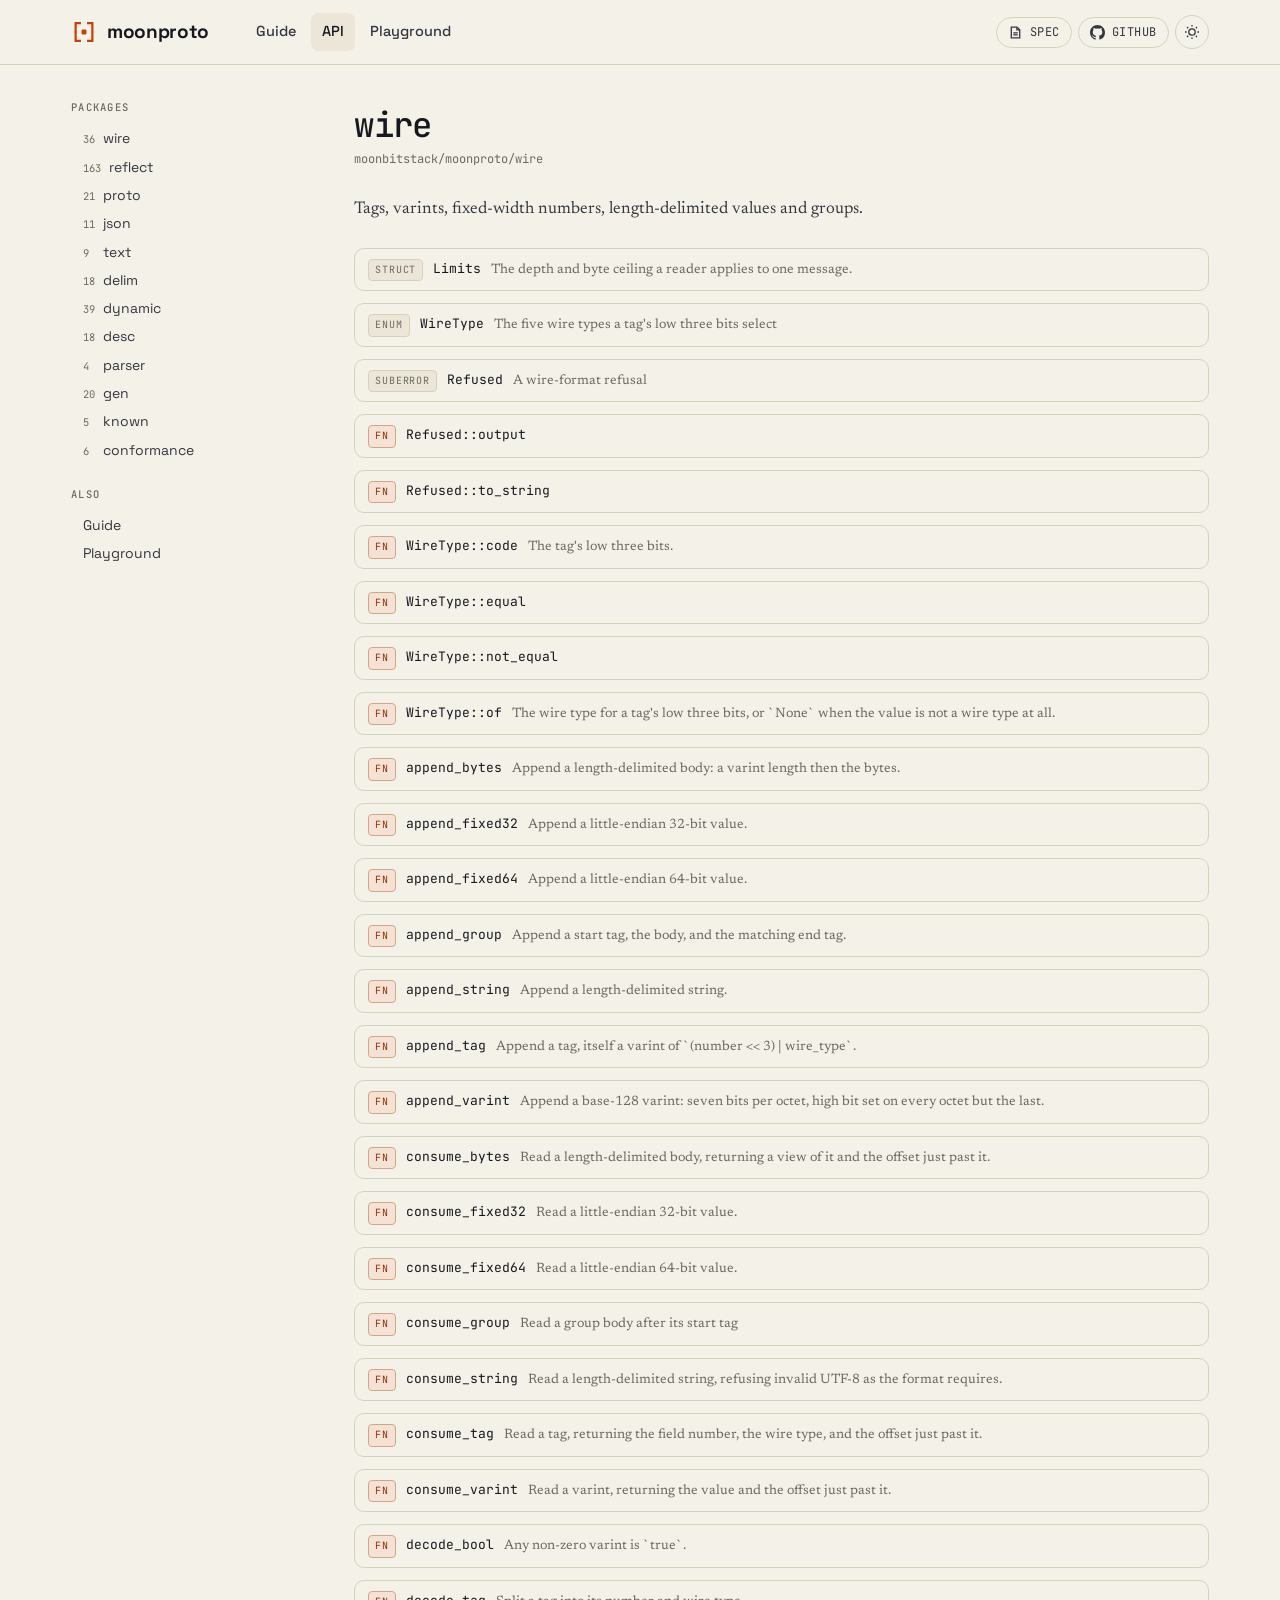
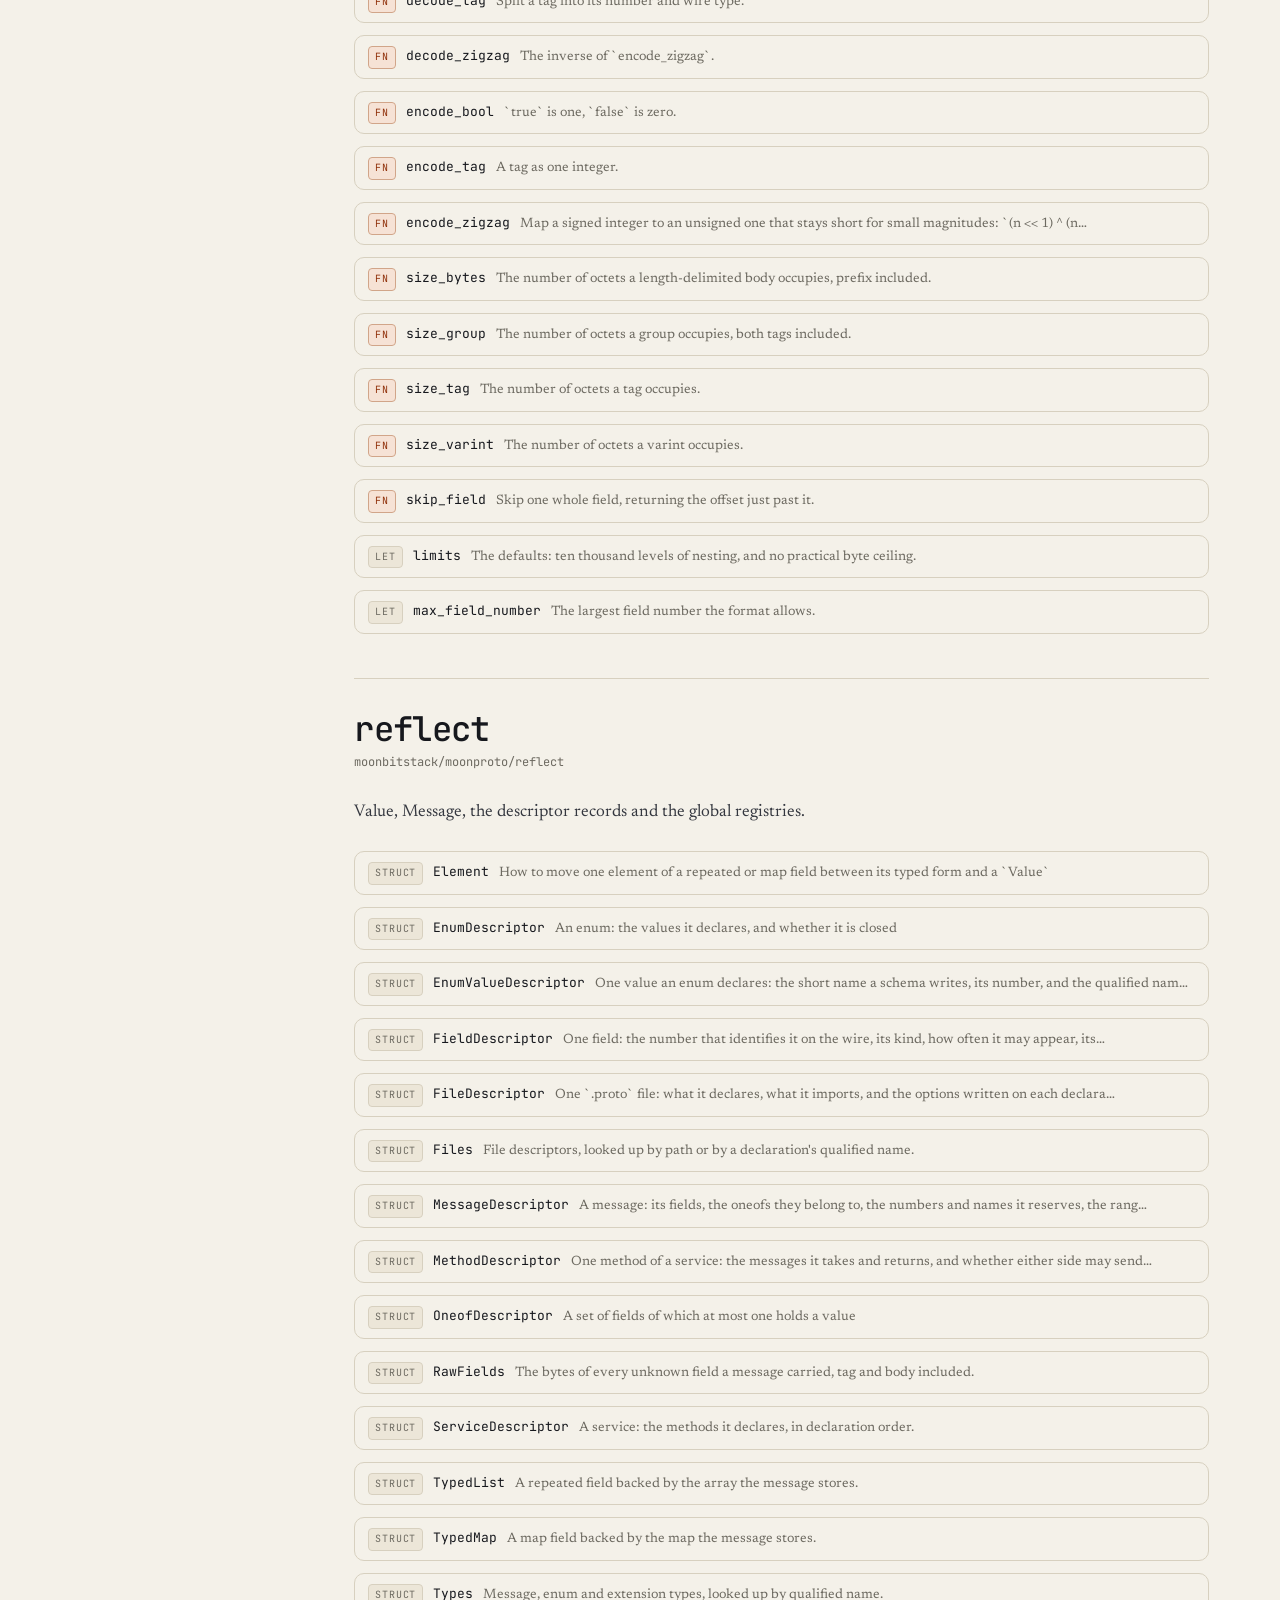
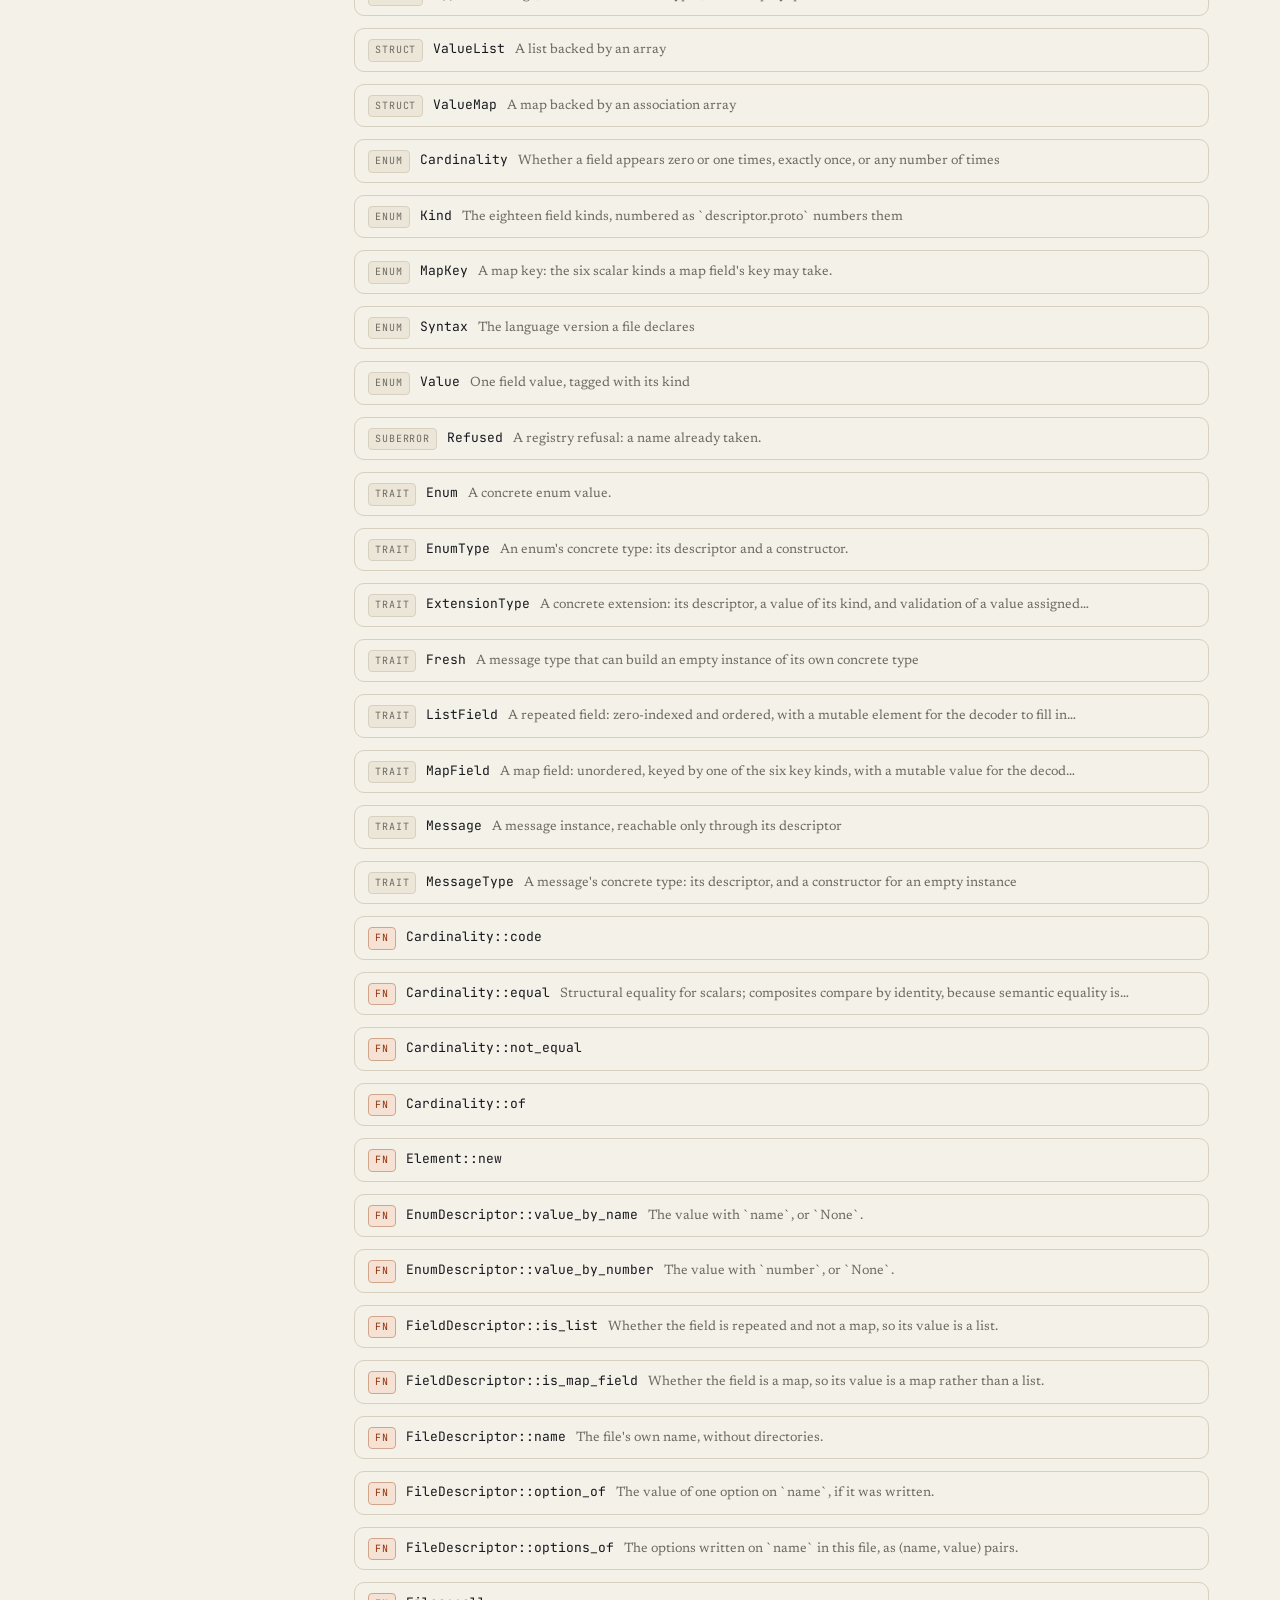
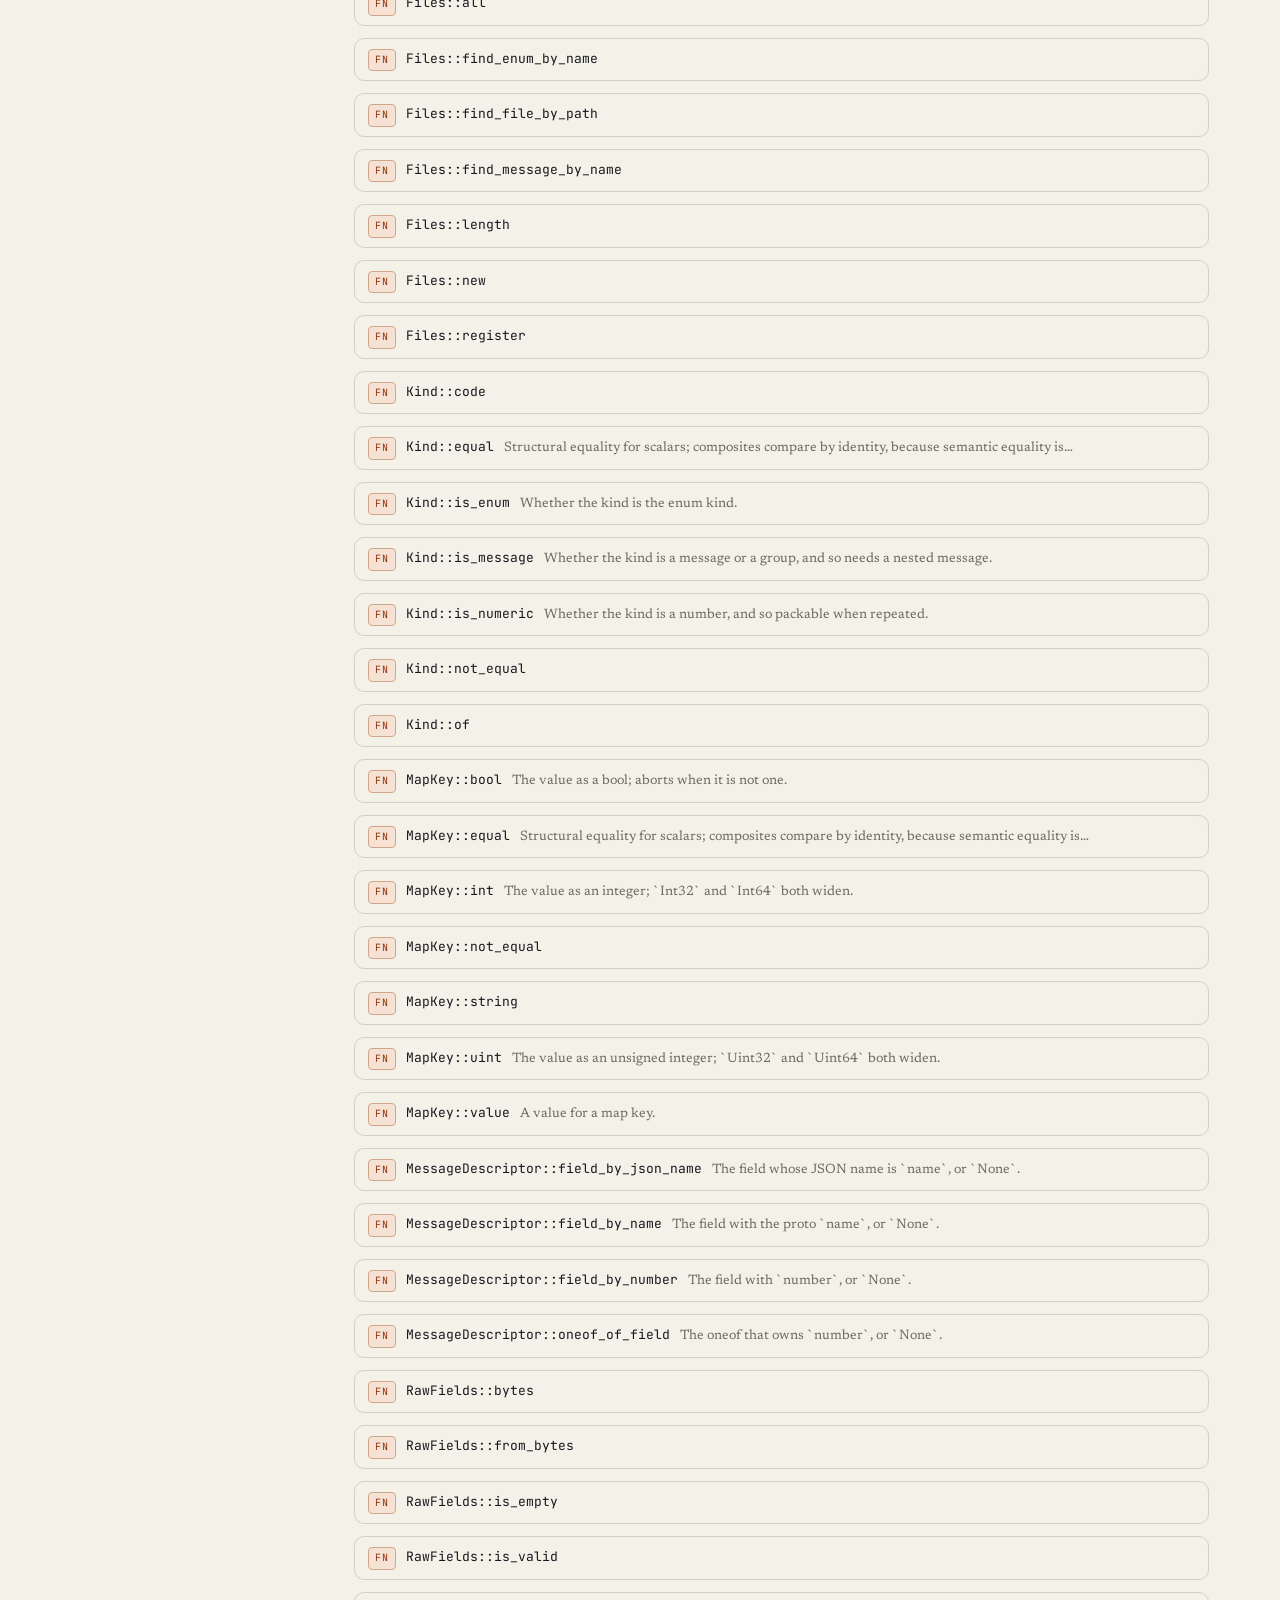
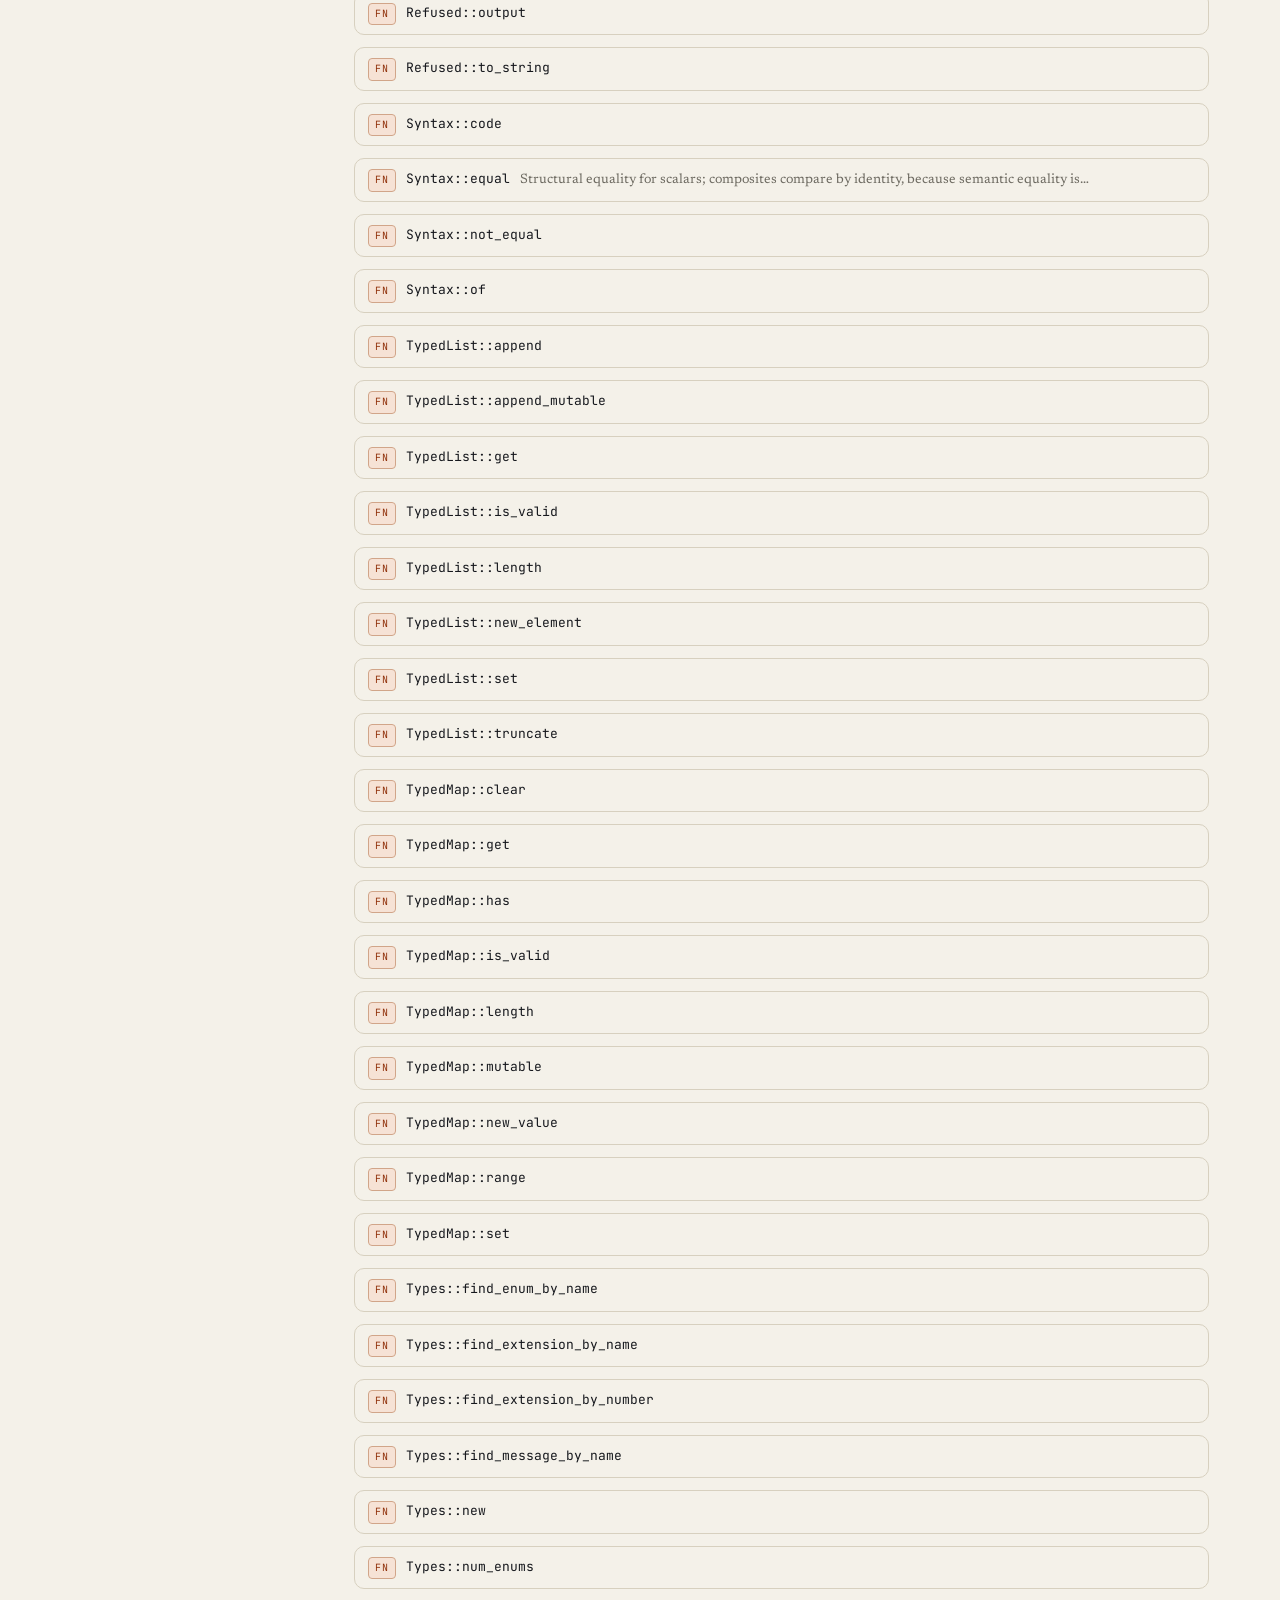
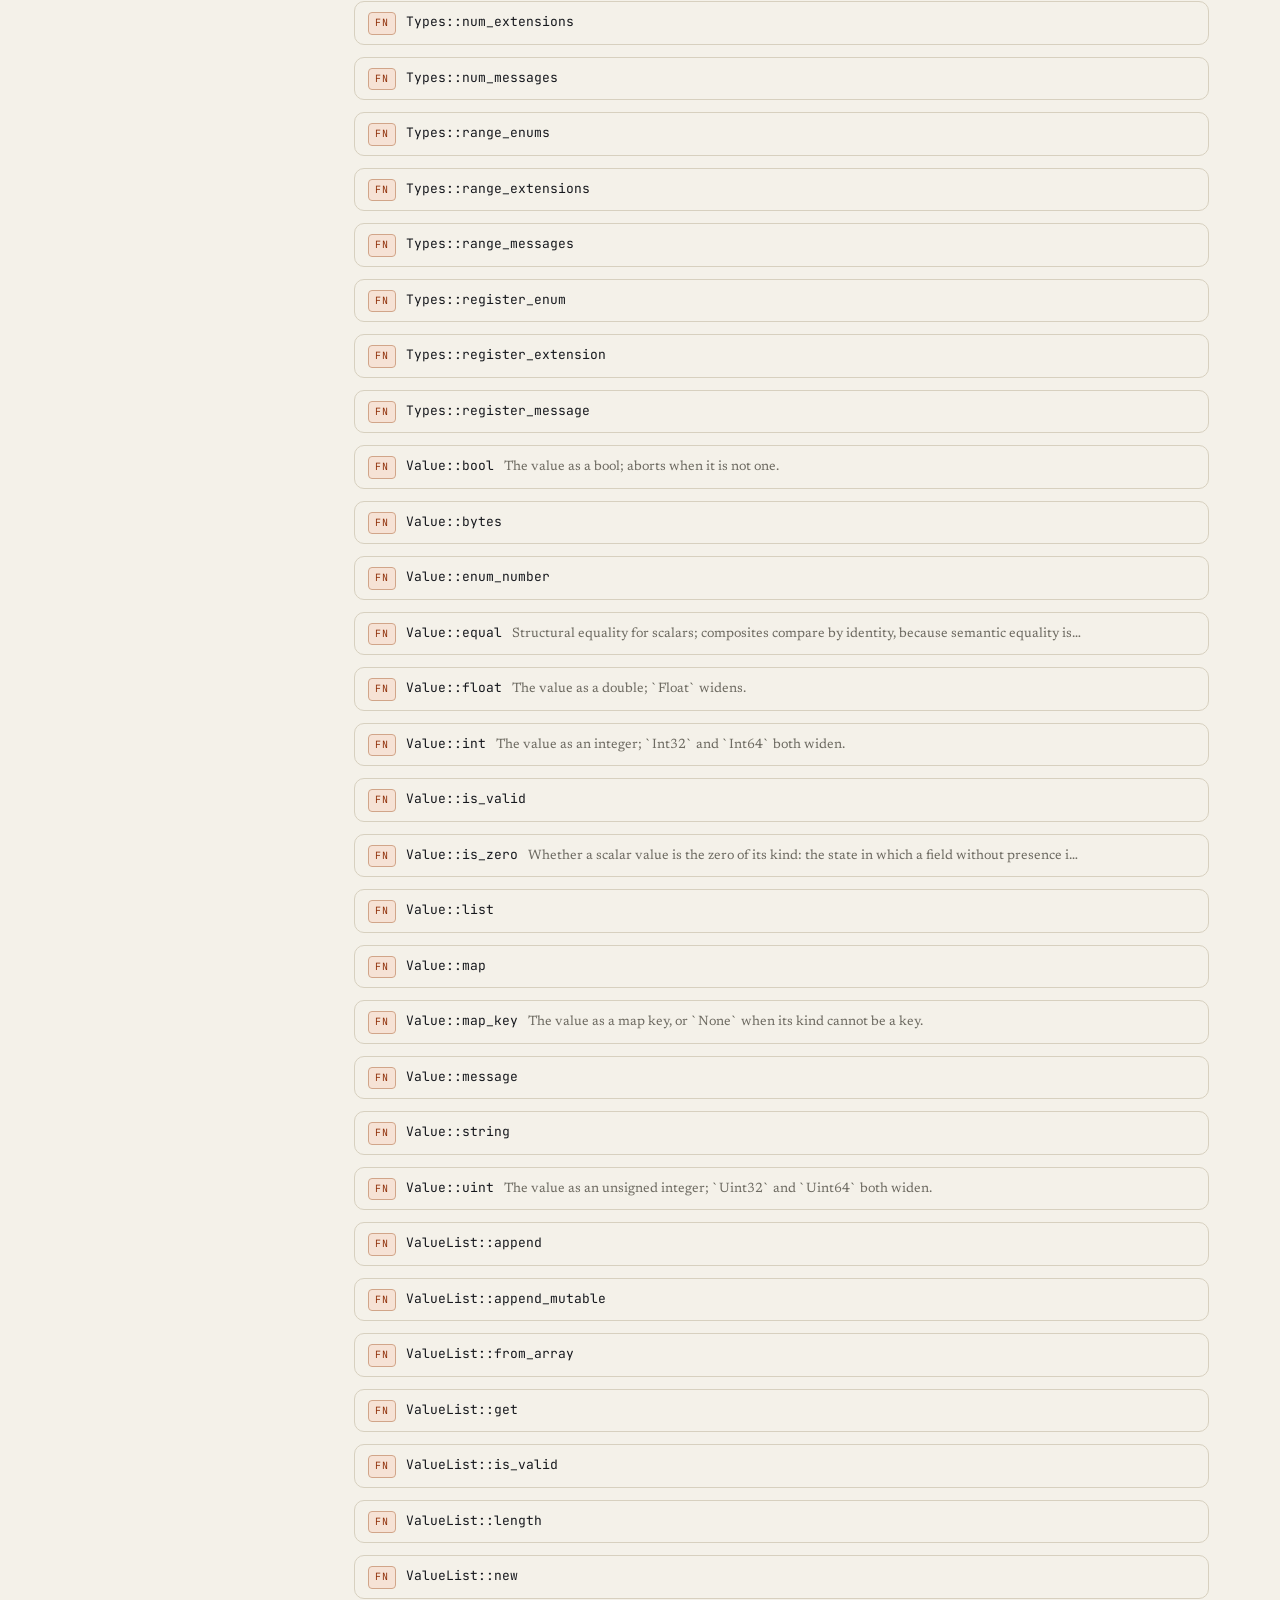
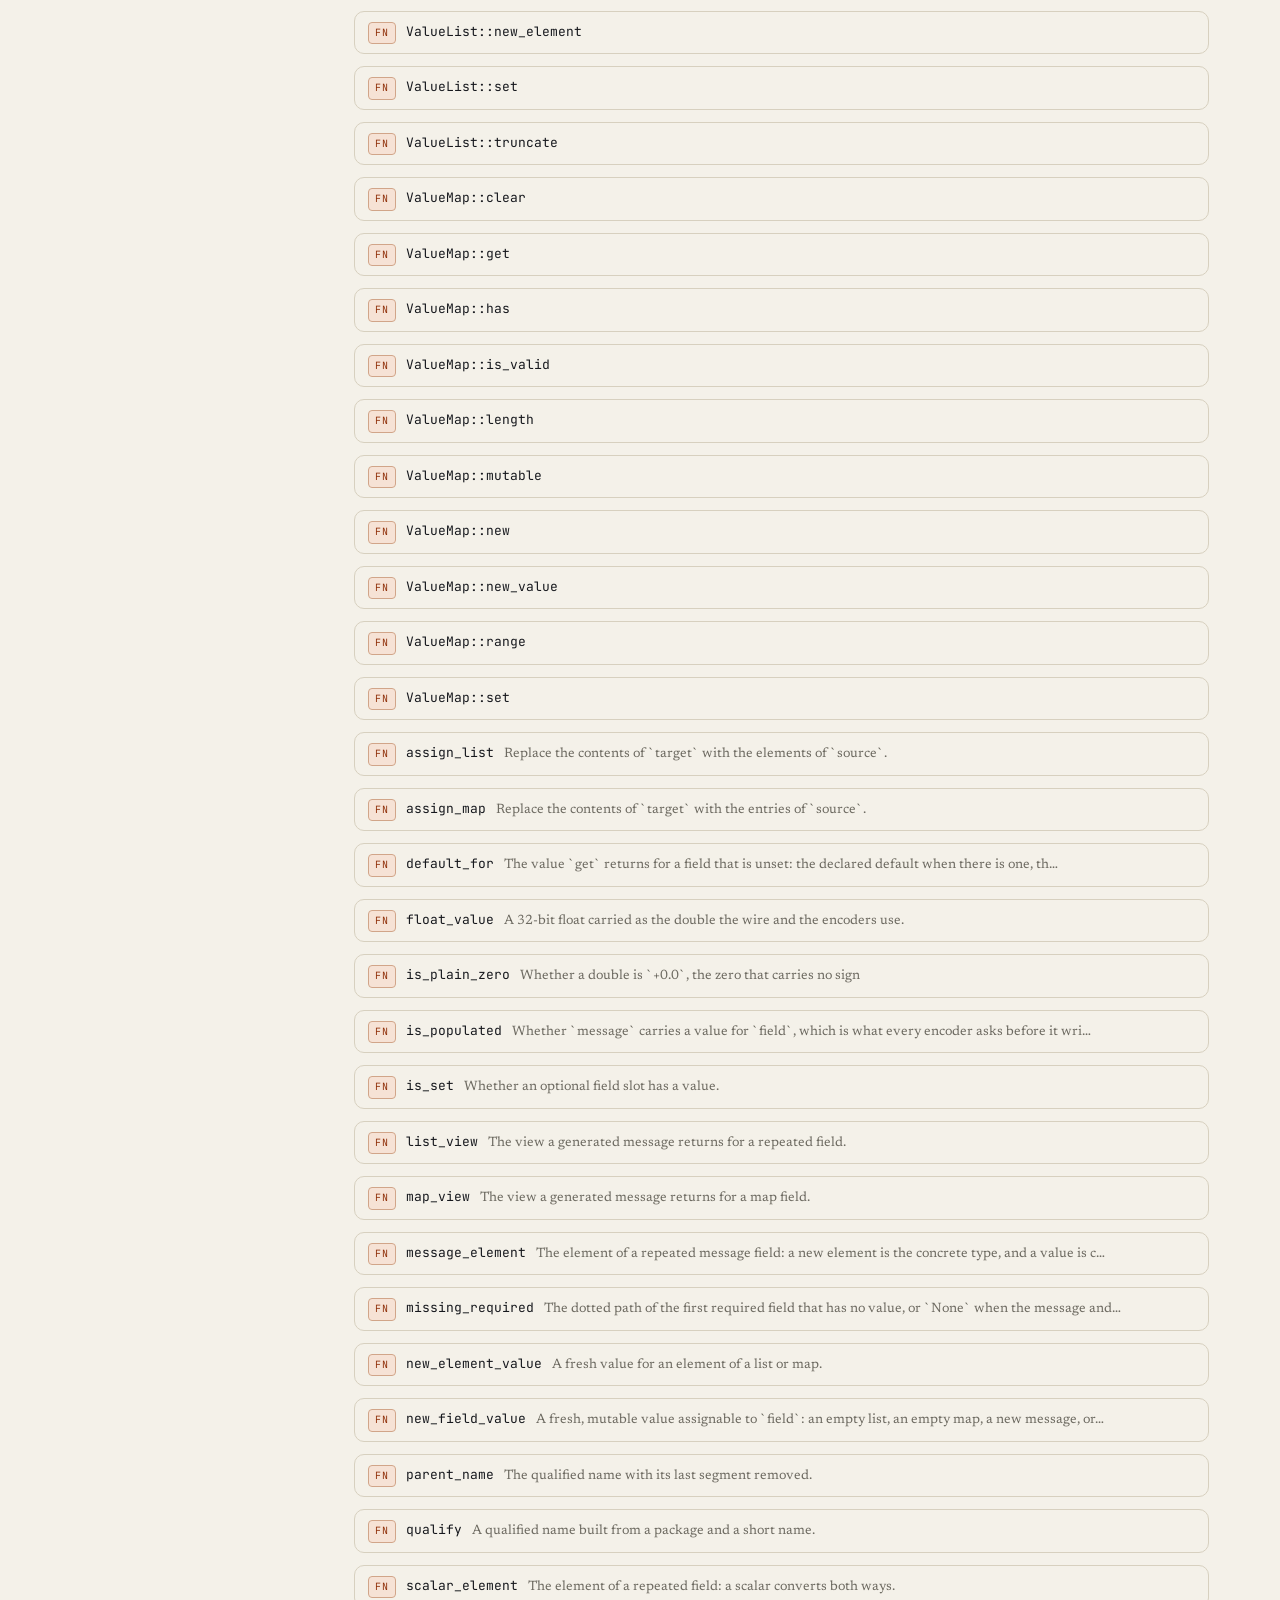
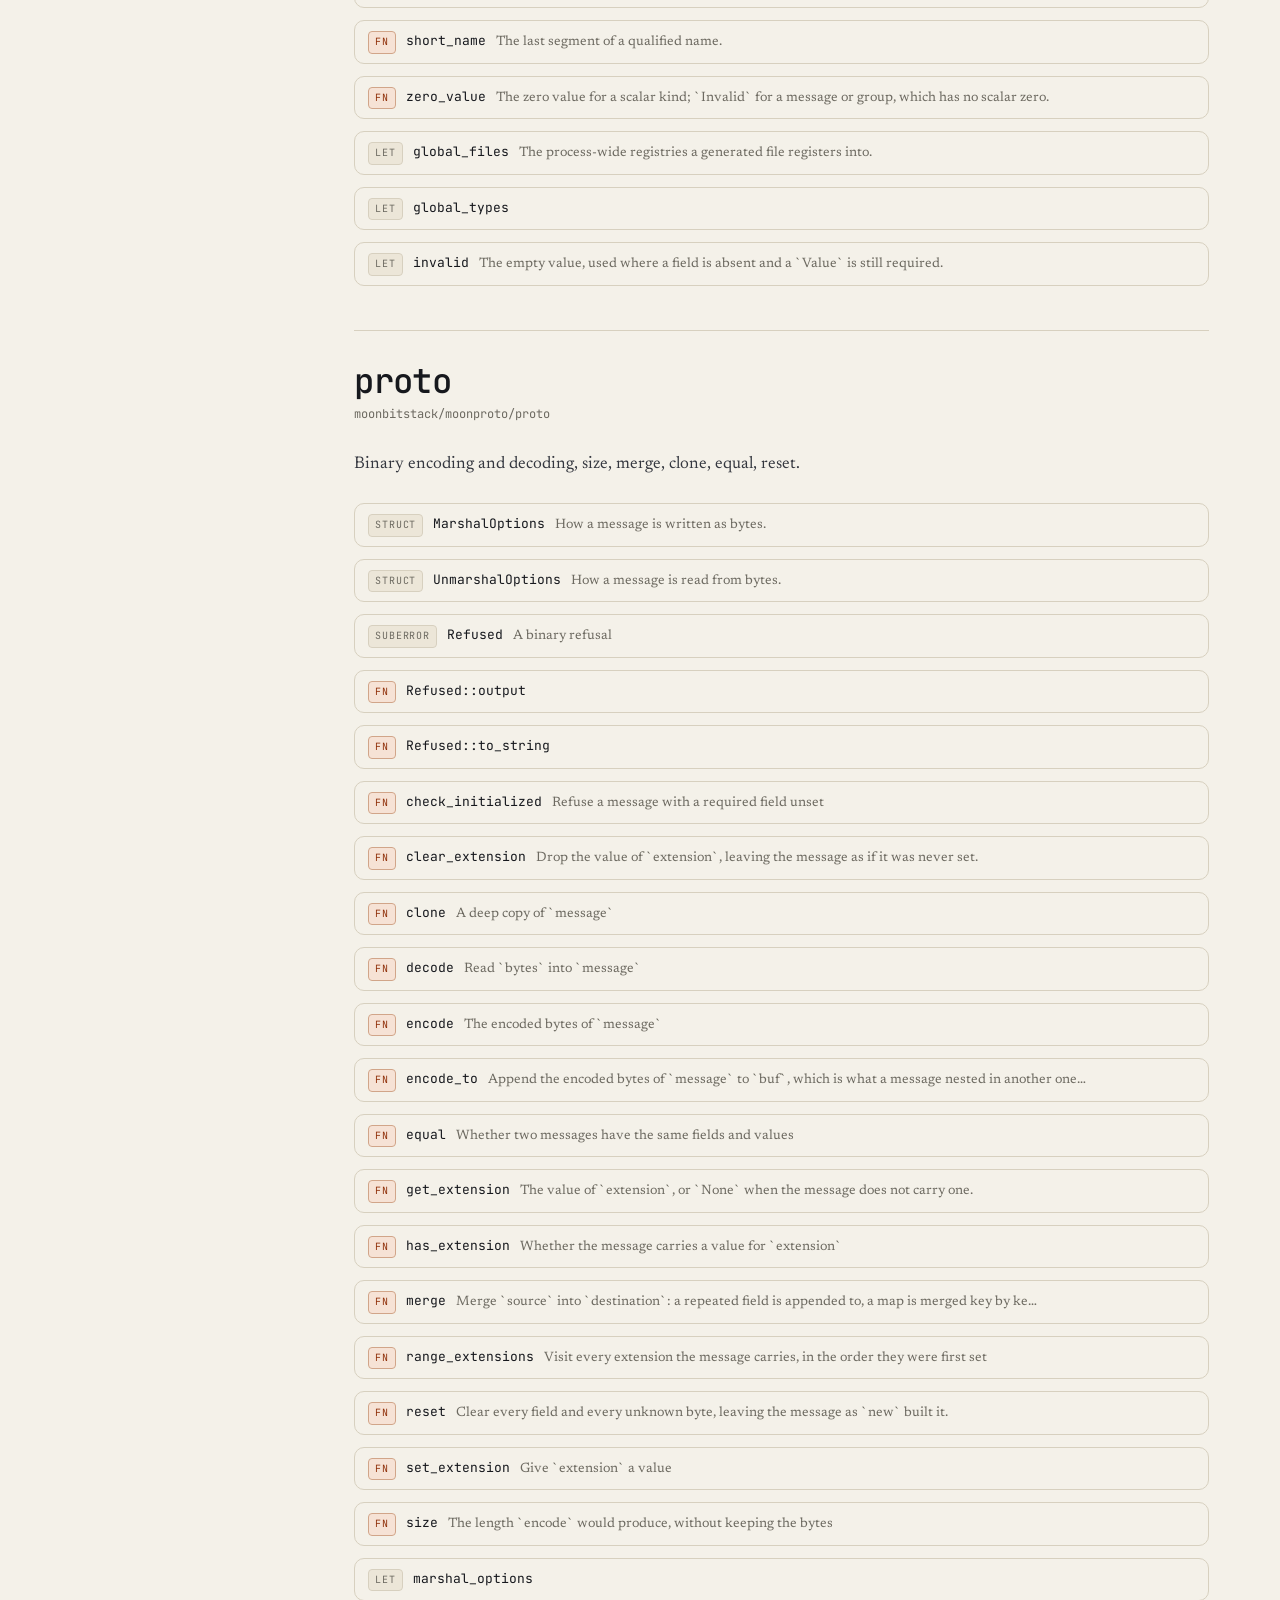
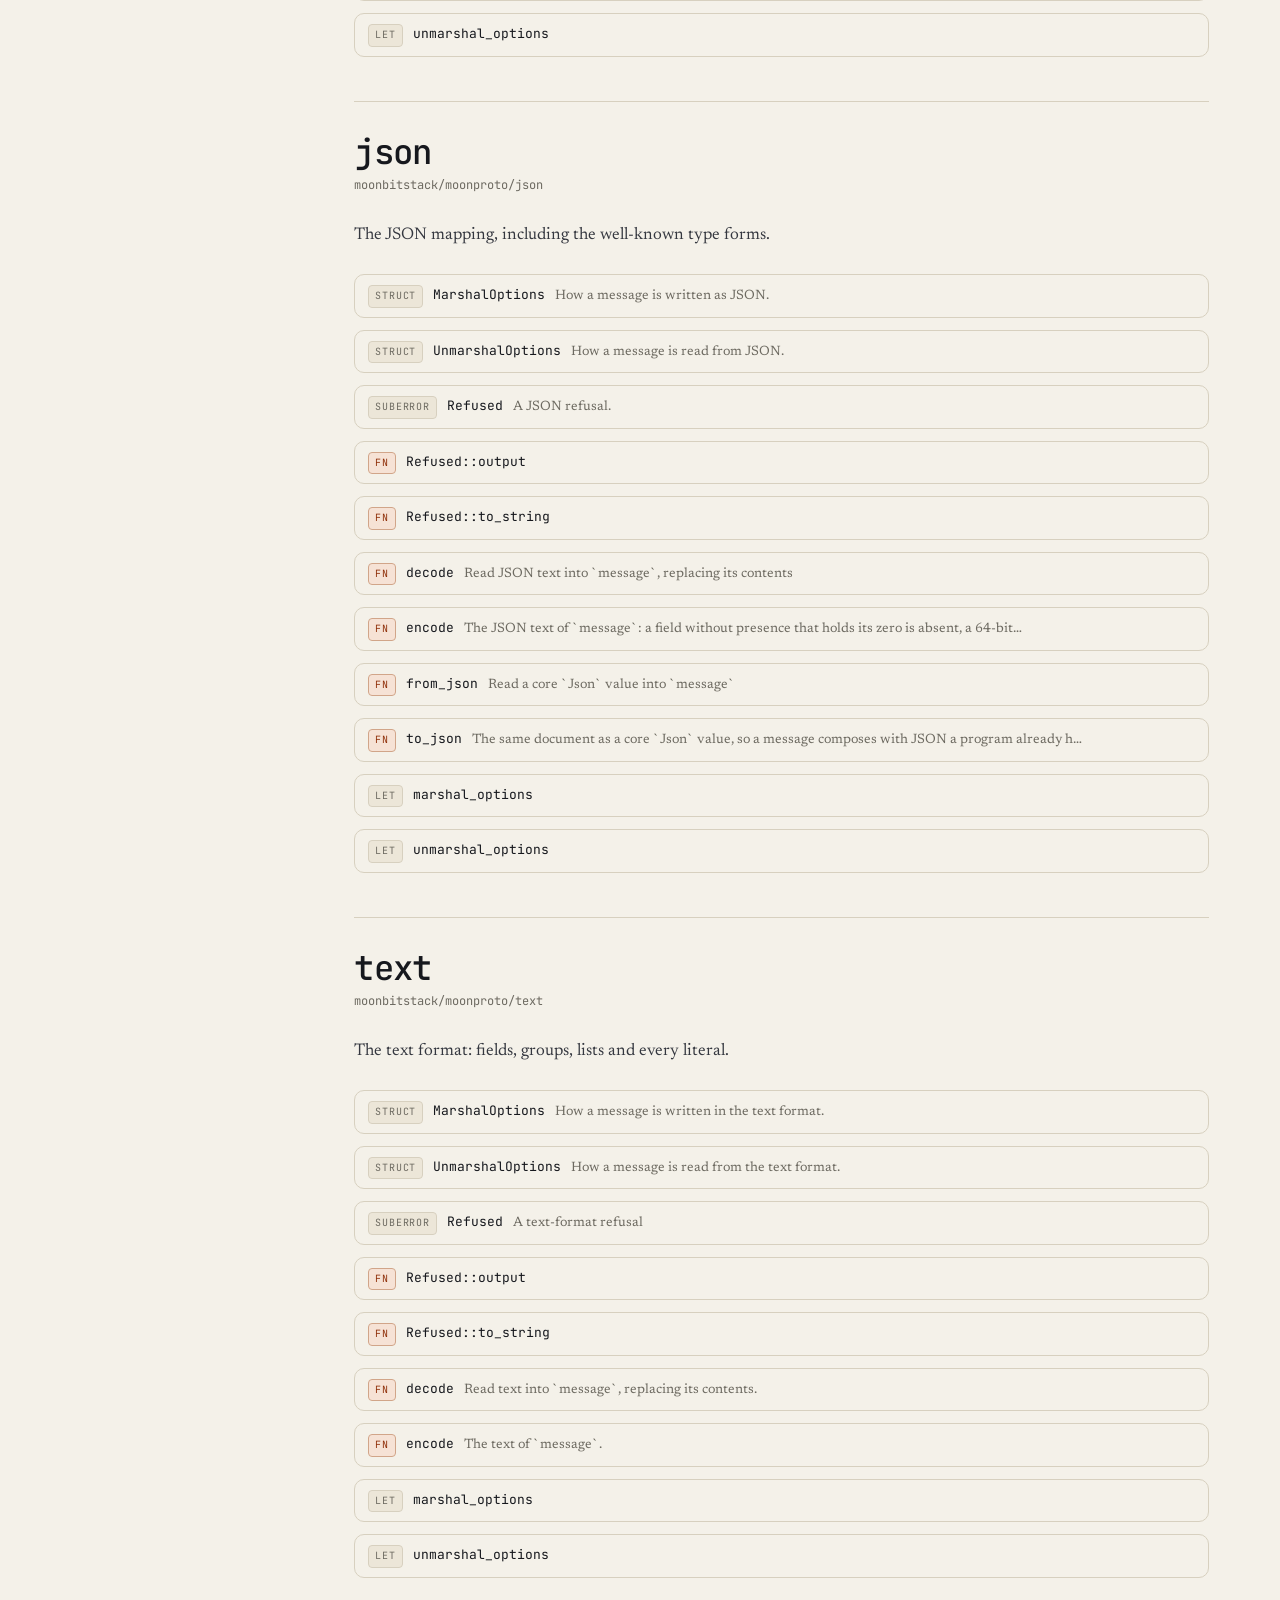
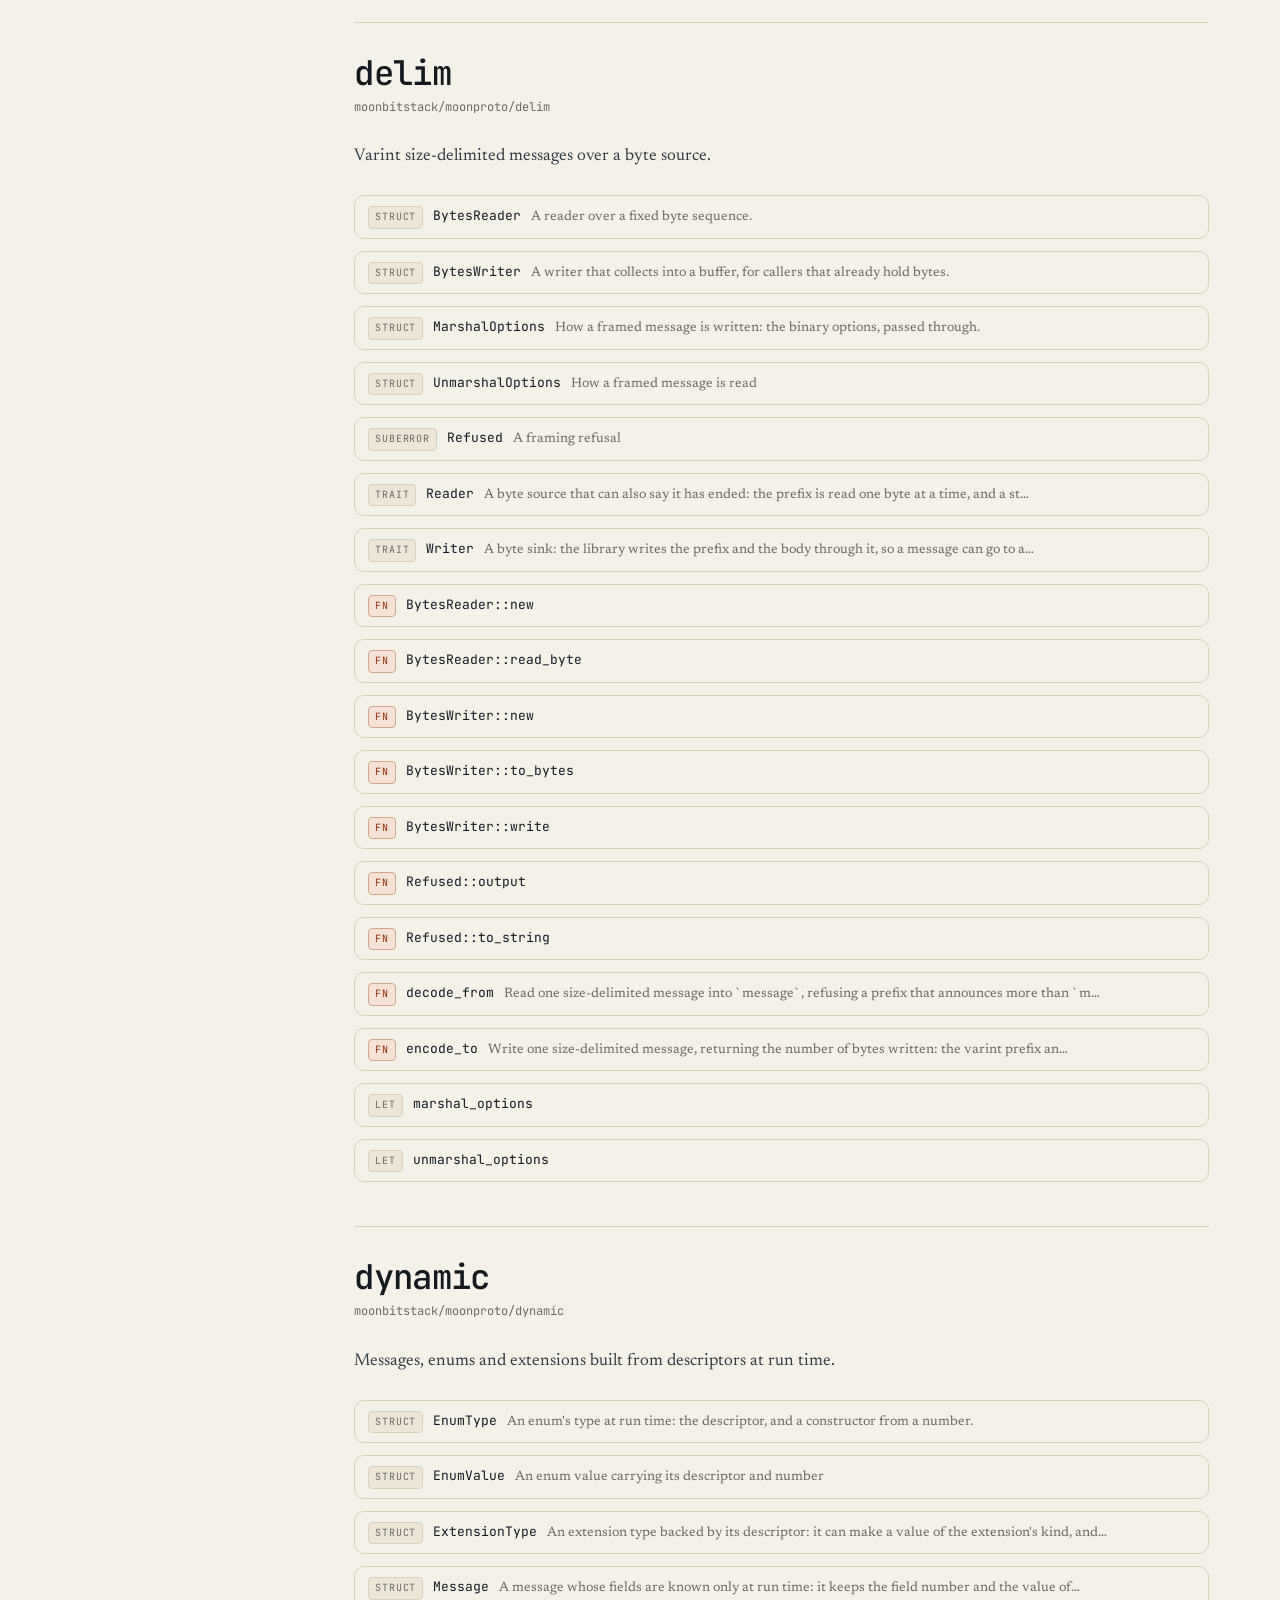
==== commit 3657c9ca: "docs(moonproto): keep a doc block attached across an attribute line. Signed-off-by: Leo Cheng (heke1" ====
--- a/docs/api.html
+++ b/docs/api.html
@@ -76,9 +76,9 @@
         </div>
       </details>
       <details class="sym">
-        <summary><span class="kind enum">enum</span><span class="sname">WireType</span></summary>
-        <div class="sym-body">
-          <pre class="sig">pub(all) enum WireType</pre><div>Varint</div><div>Fixed64</div><div>LengthDelimited</div><div>StartGroup</div><div>EndGroup</div><div>Fixed32</div>
+        <summary><span class="kind enum">enum</span><span class="sname">WireType</span><span class="sdoc">The five wire types a tag&#x27;s low three bits select</span></summary>
+        <div class="sym-body">
+          <p>The five wire types a tag&#x27;s low three bits select. The two group types are deprecated but still appear in proto2 messages, so they are decoded rather than rejected.</p><pre class="sig">pub(all) enum WireType</pre><div>Varint</div><div>Fixed64</div><div>LengthDelimited</div><div>StartGroup</div><div>EndGroup</div><div>Fixed32</div>
         </div>
       </details>
       <details class="sym">
@@ -387,27 +387,27 @@
         </div>
       </details>
       <details class="sym">
-        <summary><span class="kind enum">enum</span><span class="sname">Cardinality</span></summary>
-        <div class="sym-body">
-          <pre class="sig">pub(all) enum Cardinality</pre><div>Optional</div><div>Required</div><div>Repeated</div>
-        </div>
-      </details>
-      <details class="sym">
-        <summary><span class="kind enum">enum</span><span class="sname">Kind</span></summary>
-        <div class="sym-body">
-          <pre class="sig">pub(all) enum Kind</pre><div>Double</div><div>Float</div><div>Int64</div><div>Uint64</div><div>Int32</div><div>Fixed64</div><div>Fixed32</div><div>Bool</div><div>String</div><div>Group</div><div>Message</div><div>Bytes</div><div>Uint32</div><div>Enum</div>
-        </div>
-      </details>
-      <details class="sym">
-        <summary><span class="kind enum">enum</span><span class="sname">MapKey</span></summary>
-        <div class="sym-body">
-          <pre class="sig">pub(all) enum MapKey</pre><div>Bool(Bool)</div><div>Int32(Int32)</div><div>Int64(Int64)</div><div>Uint32(UInt32)</div><div>Uint64(UInt64)</div><div>String(String)</div>
-        </div>
-      </details>
-      <details class="sym">
-        <summary><span class="kind enum">enum</span><span class="sname">Syntax</span></summary>
-        <div class="sym-body">
-          <pre class="sig">pub(all) enum Syntax</pre><div>Proto2</div><div>Proto3</div><div>Editions</div>
+        <summary><span class="kind enum">enum</span><span class="sname">Cardinality</span><span class="sdoc">Whether a field appears zero or one times, exactly once, or any number of times</span></summary>
+        <div class="sym-body">
+          <p>Whether a field appears zero or one times, exactly once, or any number of times. A map is repeated entries, so its cardinality is `Repeated`; `FieldDescriptor::is_map` separates the two readings.</p><pre class="sig">pub(all) enum Cardinality</pre><div>Optional</div><div>Required</div><div>Repeated</div>
+        </div>
+      </details>
+      <details class="sym">
+        <summary><span class="kind enum">enum</span><span class="sname">Kind</span><span class="sdoc">The eighteen field kinds, numbered as `descriptor.proto` numbers them</span></summary>
+        <div class="sym-body">
+          <p>The eighteen field kinds, numbered as `descriptor.proto` numbers them. The kind decides the wire type, the JSON form and the storage a generated message uses, so every encoder branches on it rather than on the schema.</p><pre class="sig">pub(all) enum Kind</pre><div>Double</div><div>Float</div><div>Int64</div><div>Uint64</div><div>Int32</div><div>Fixed64</div><div>Fixed32</div><div>Bool</div><div>String</div><div>Group</div><div>Message</div><div>Bytes</div><div>Uint32</div><div>Enum</div>
+        </div>
+      </details>
+      <details class="sym">
+        <summary><span class="kind enum">enum</span><span class="sname">MapKey</span><span class="sdoc">A map key: the six scalar kinds a map field&#x27;s key may take.</span></summary>
+        <div class="sym-body">
+          <p>A map key: the six scalar kinds a map field&#x27;s key may take.</p><pre class="sig">pub(all) enum MapKey</pre><div>Bool(Bool)</div><div>Int32(Int32)</div><div>Int64(Int64)</div><div>Uint32(UInt32)</div><div>Uint64(UInt64)</div><div>String(String)</div>
+        </div>
+      </details>
+      <details class="sym">
+        <summary><span class="kind enum">enum</span><span class="sname">Syntax</span><span class="sdoc">The language version a file declares</span></summary>
+        <div class="sym-body">
+          <p>The language version a file declares. What reaches the wire is stated by the field descriptors instead: presence, packing and closedness are resolved when the file is built, so an encoder never asks which syntax a field came from.</p><pre class="sig">pub(all) enum Syntax</pre><div>Proto2</div><div>Proto3</div><div>Editions</div>
         </div>
       </details>
       <details class="sym">
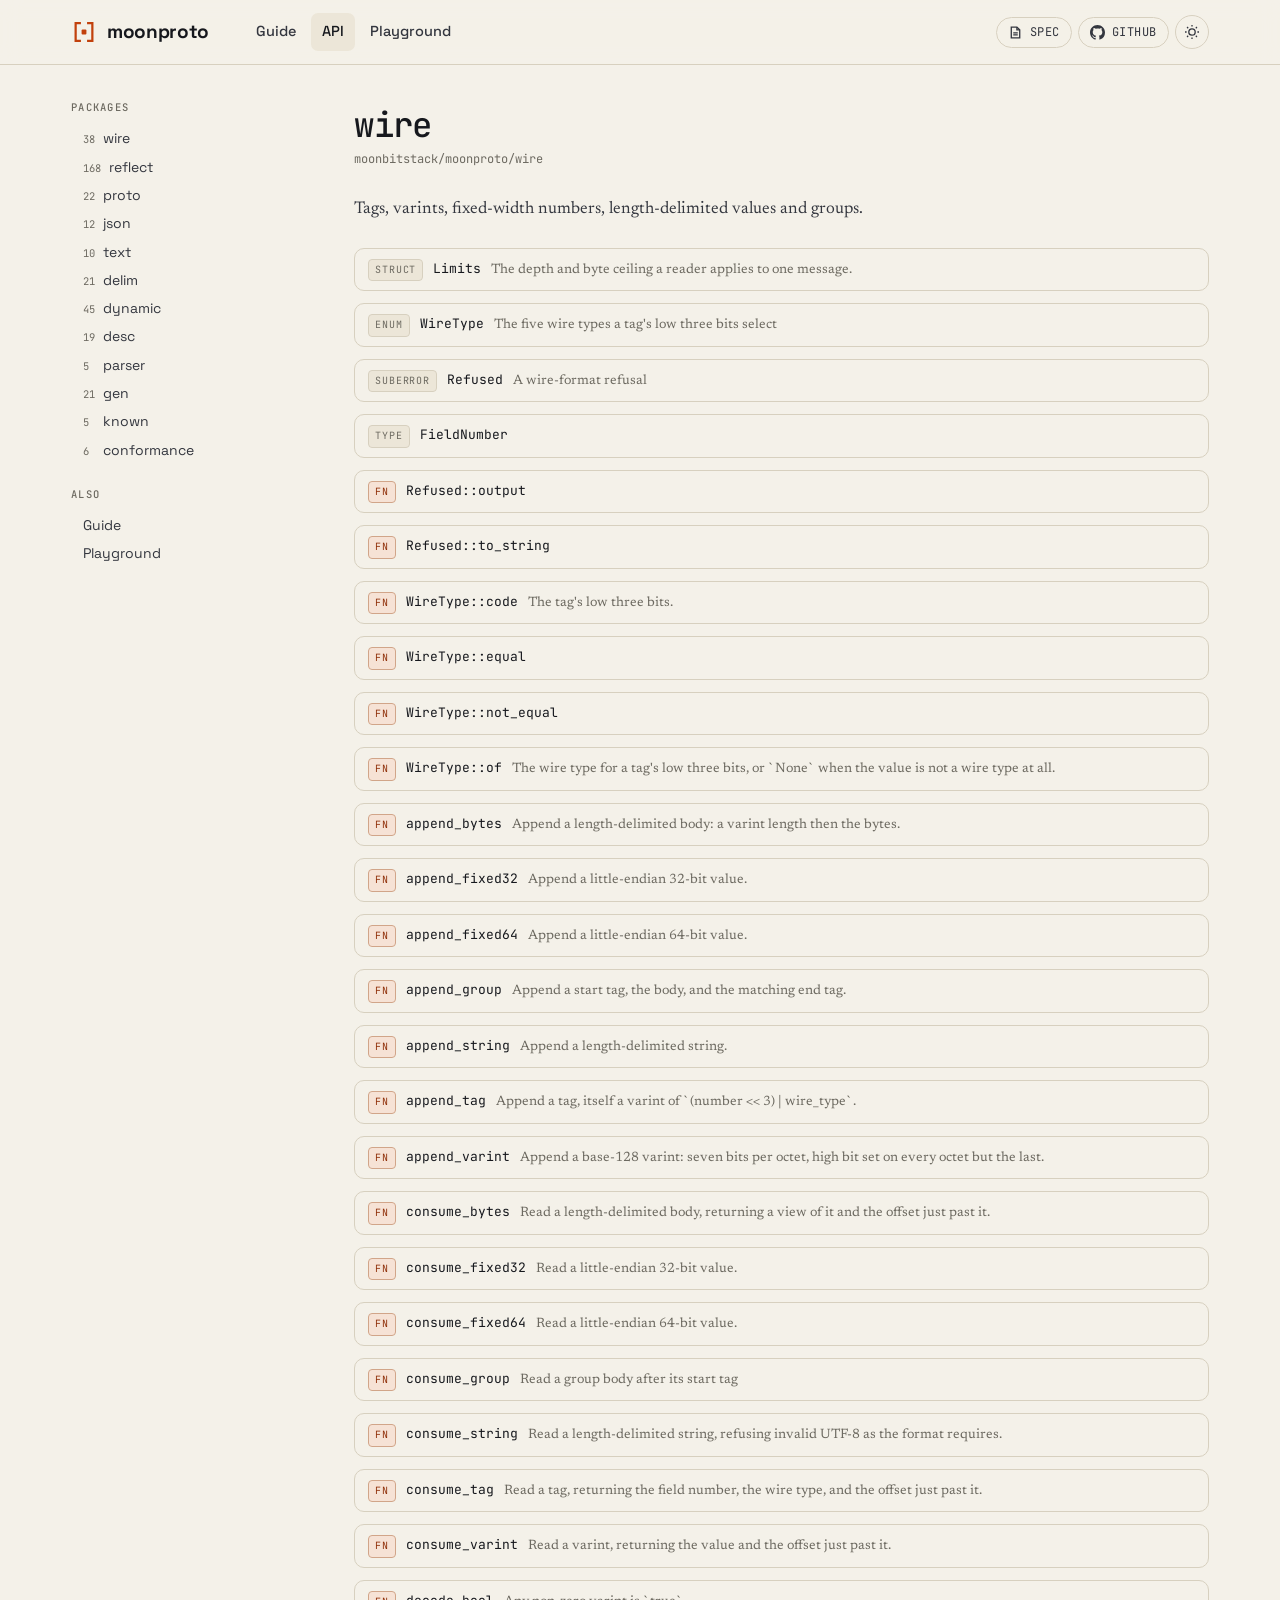
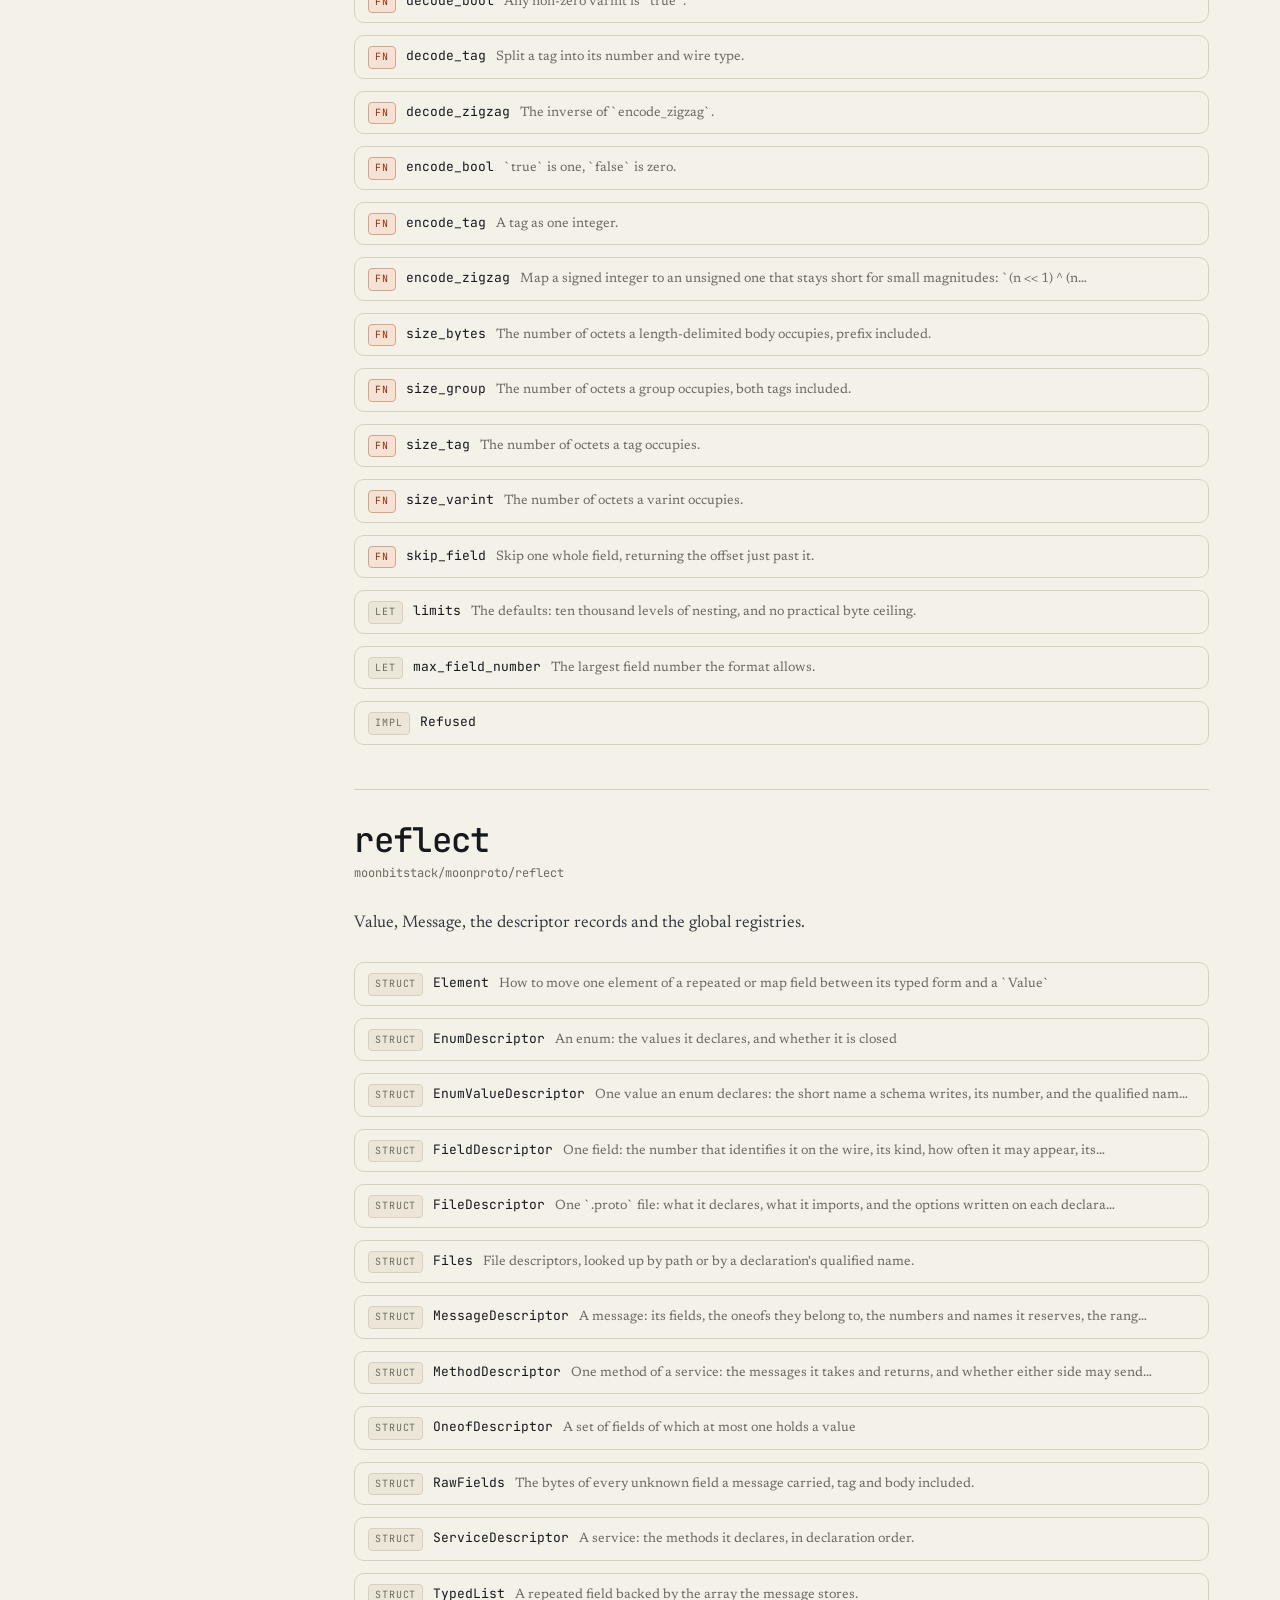
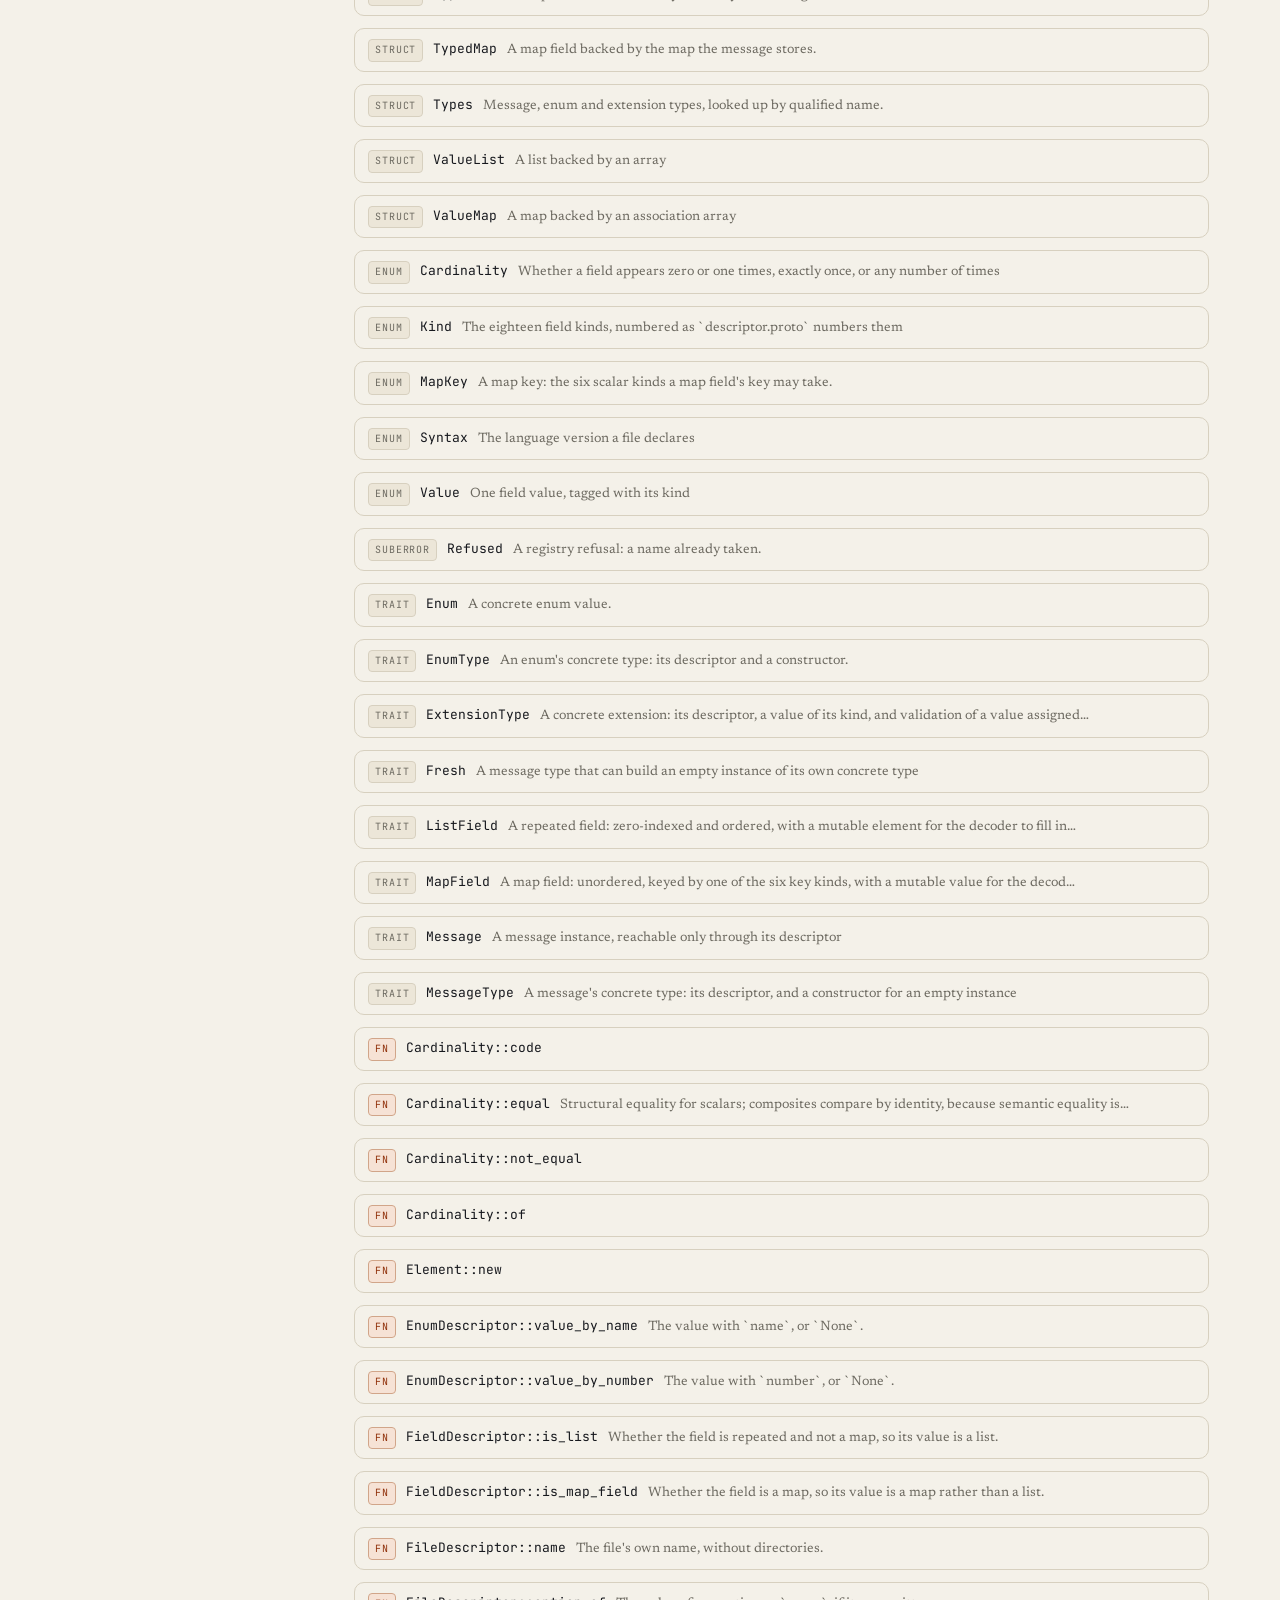
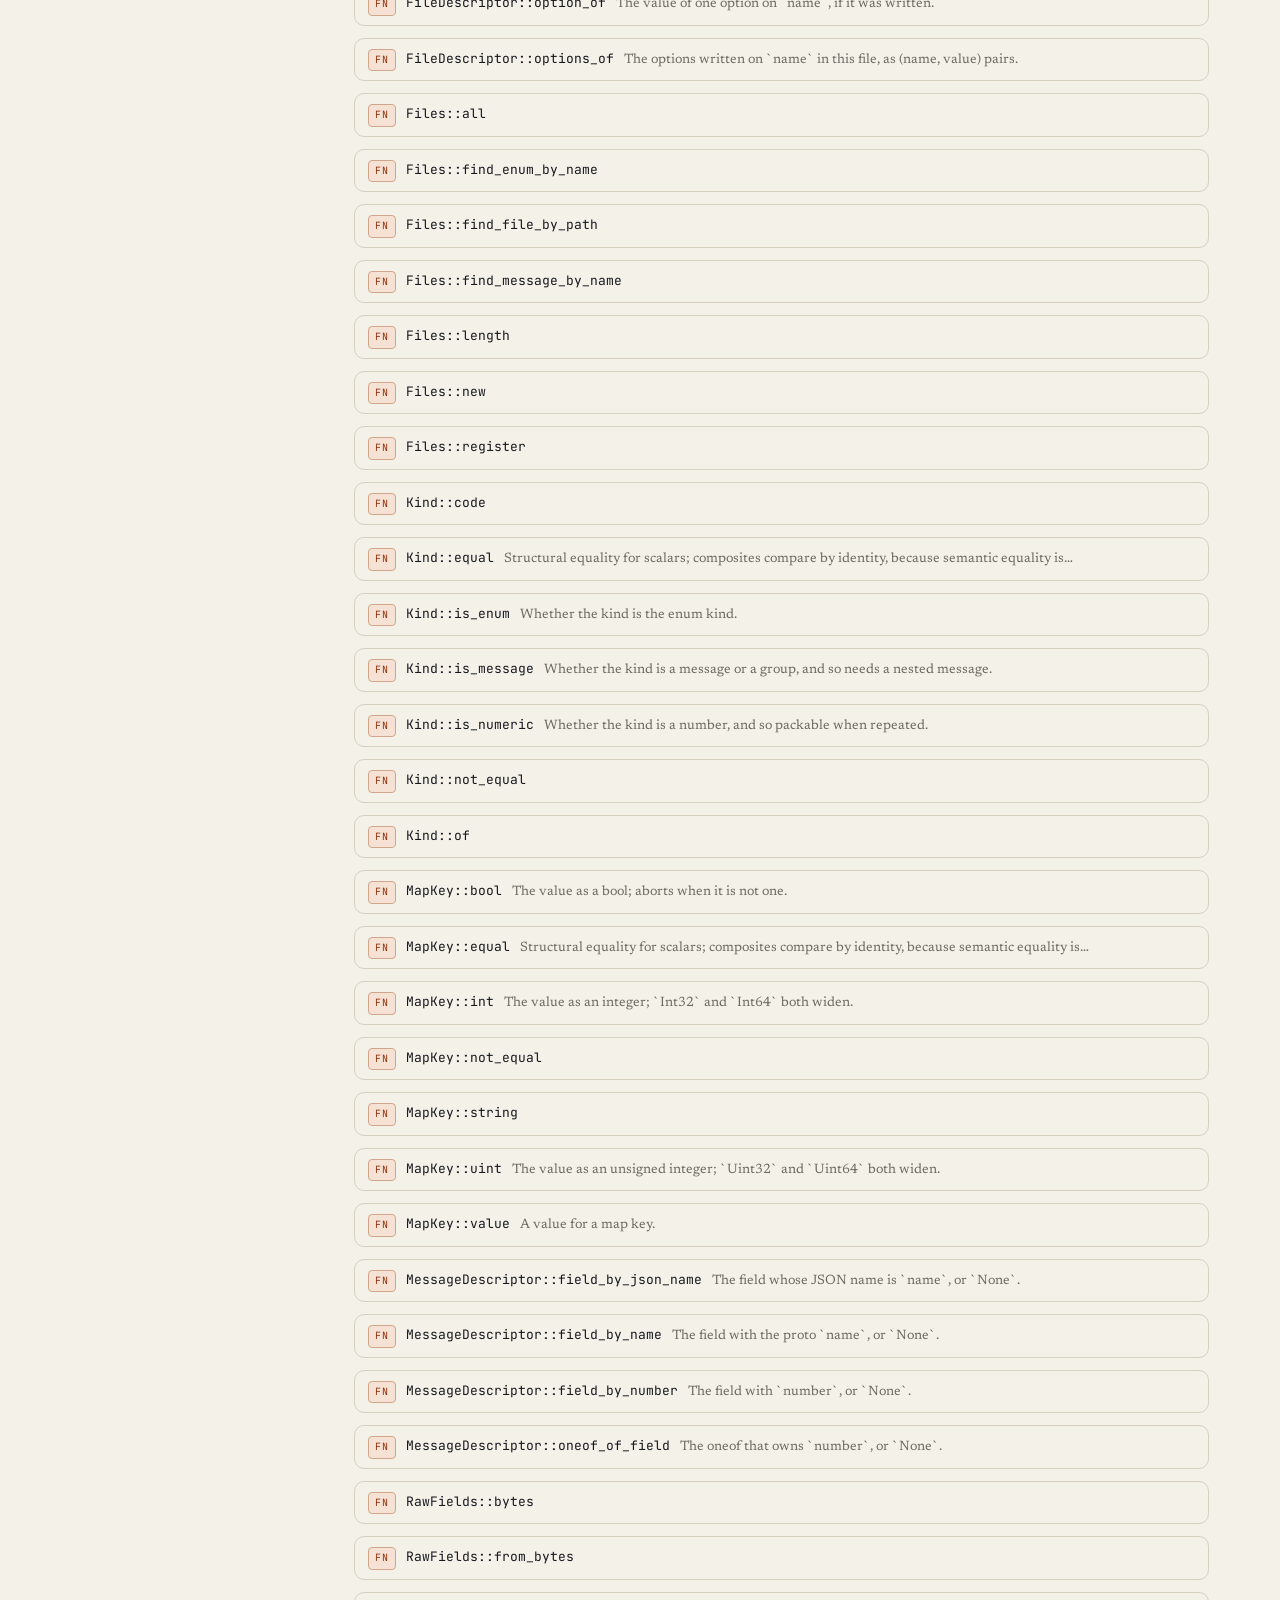
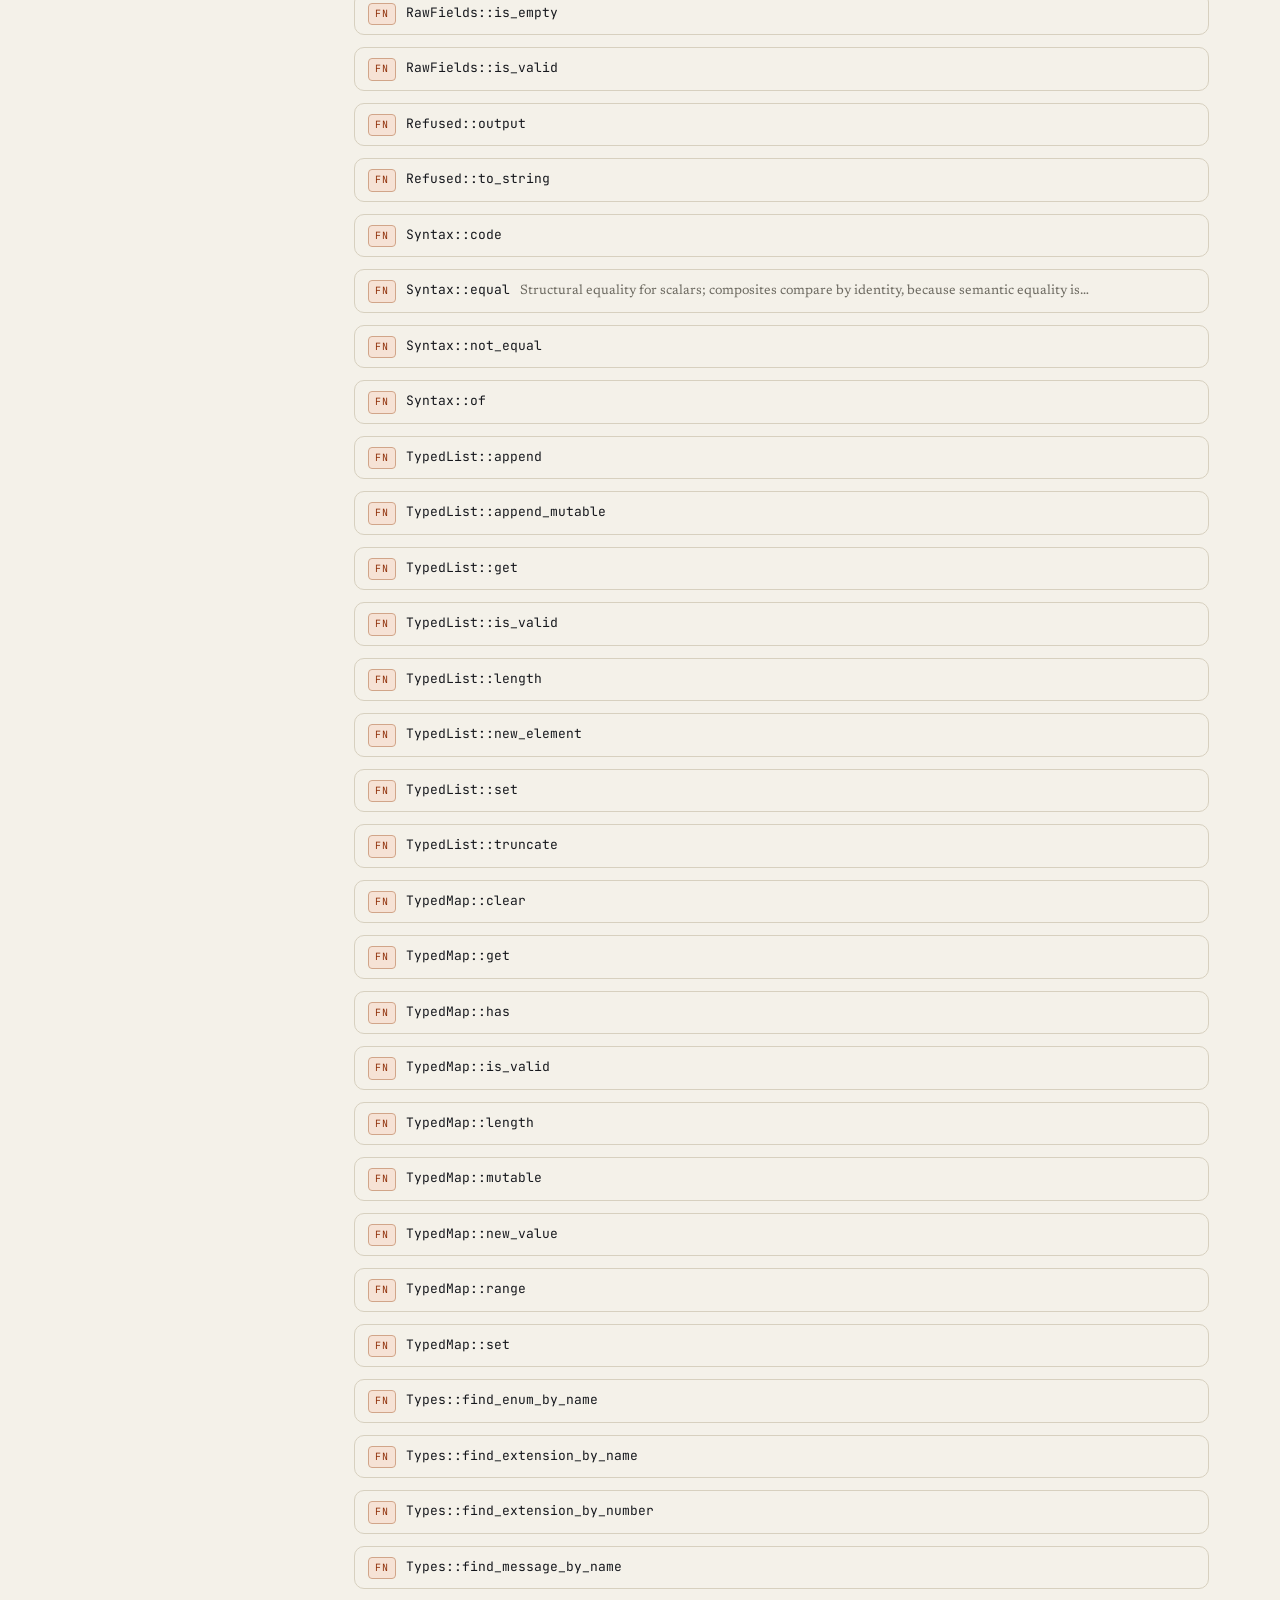
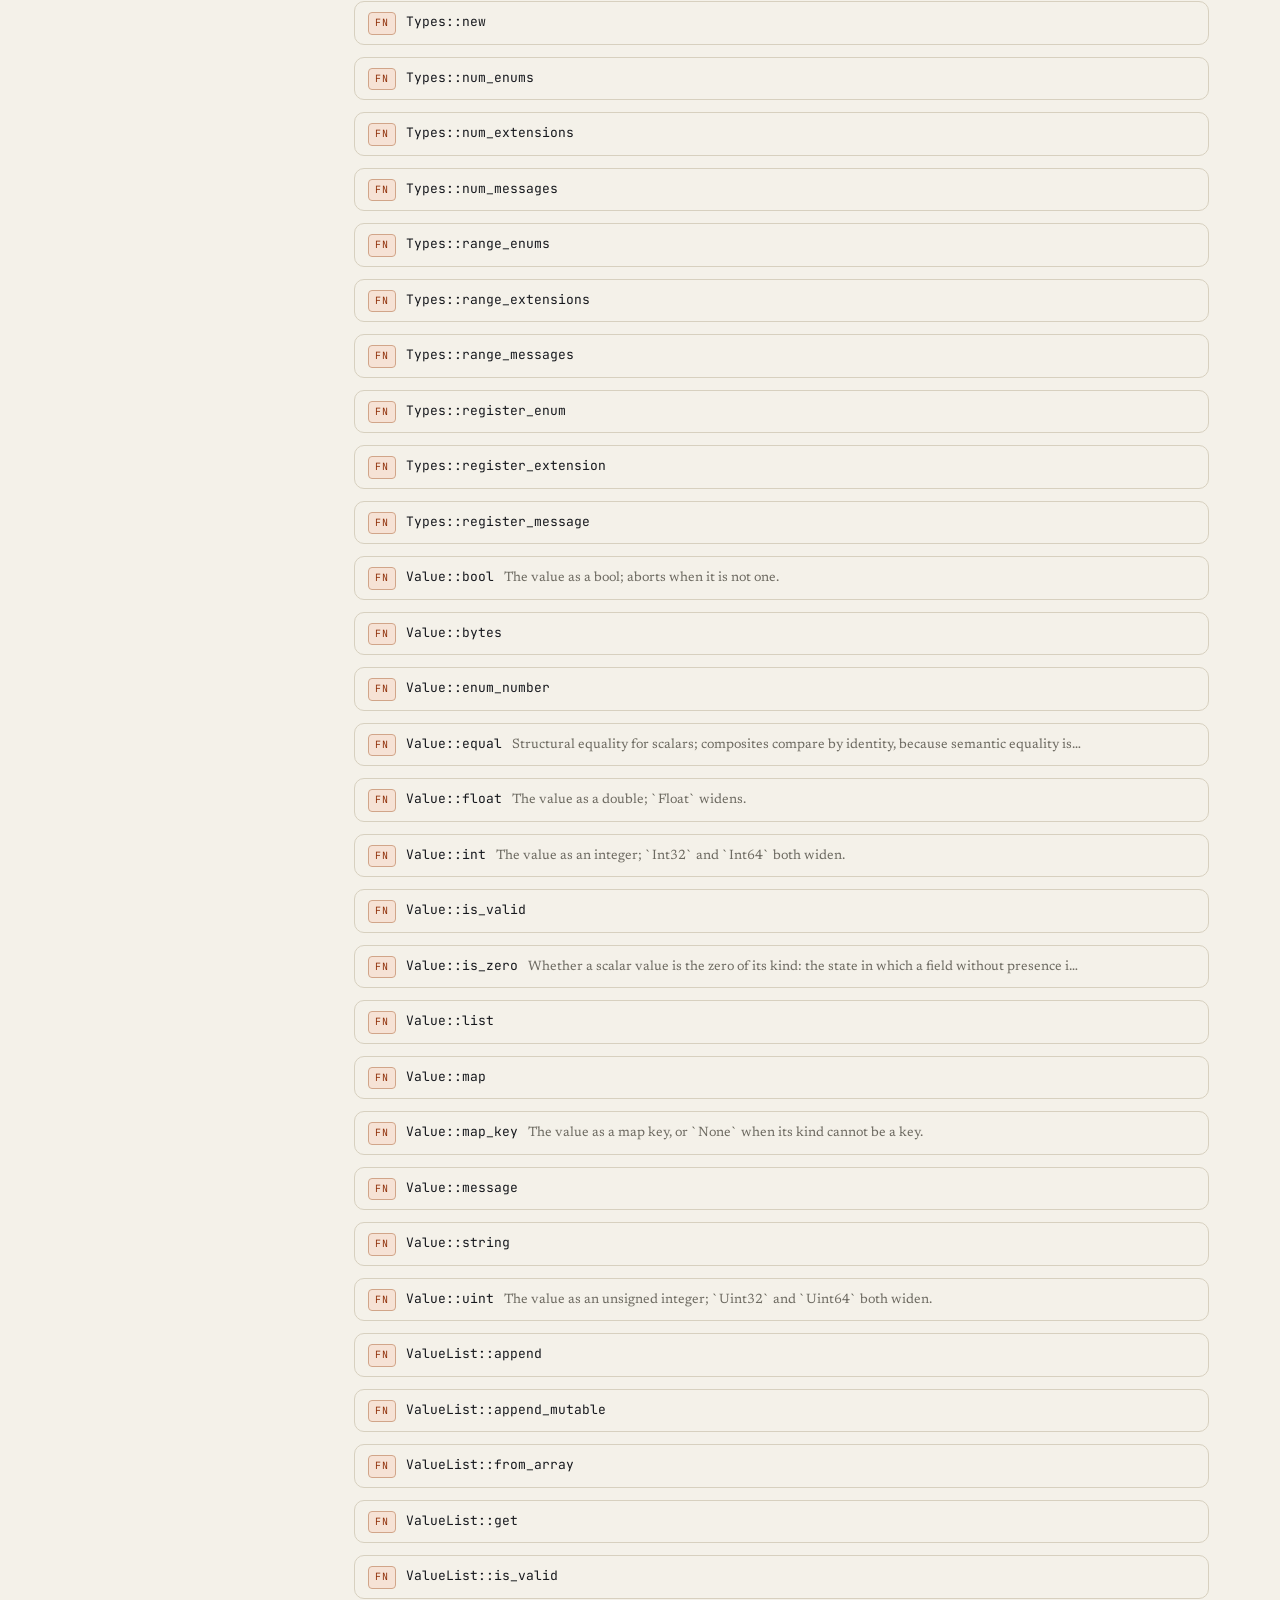
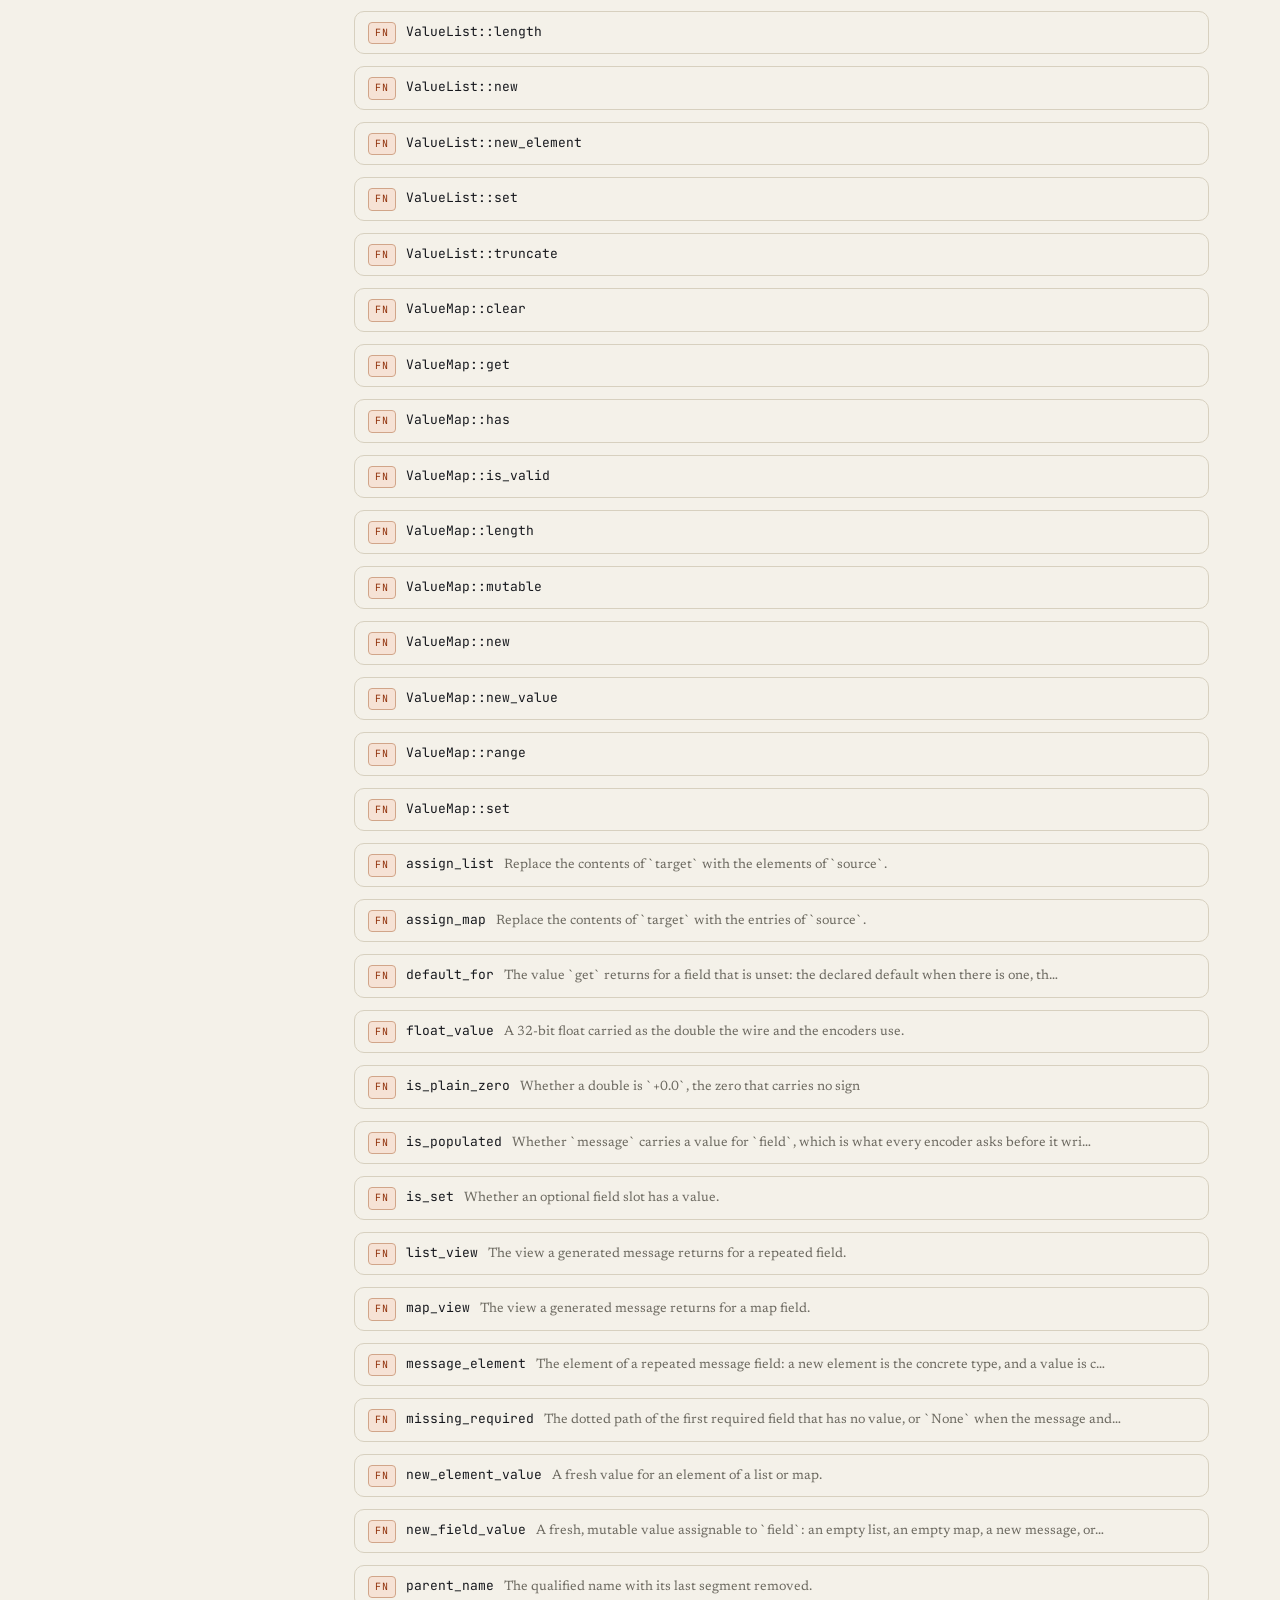
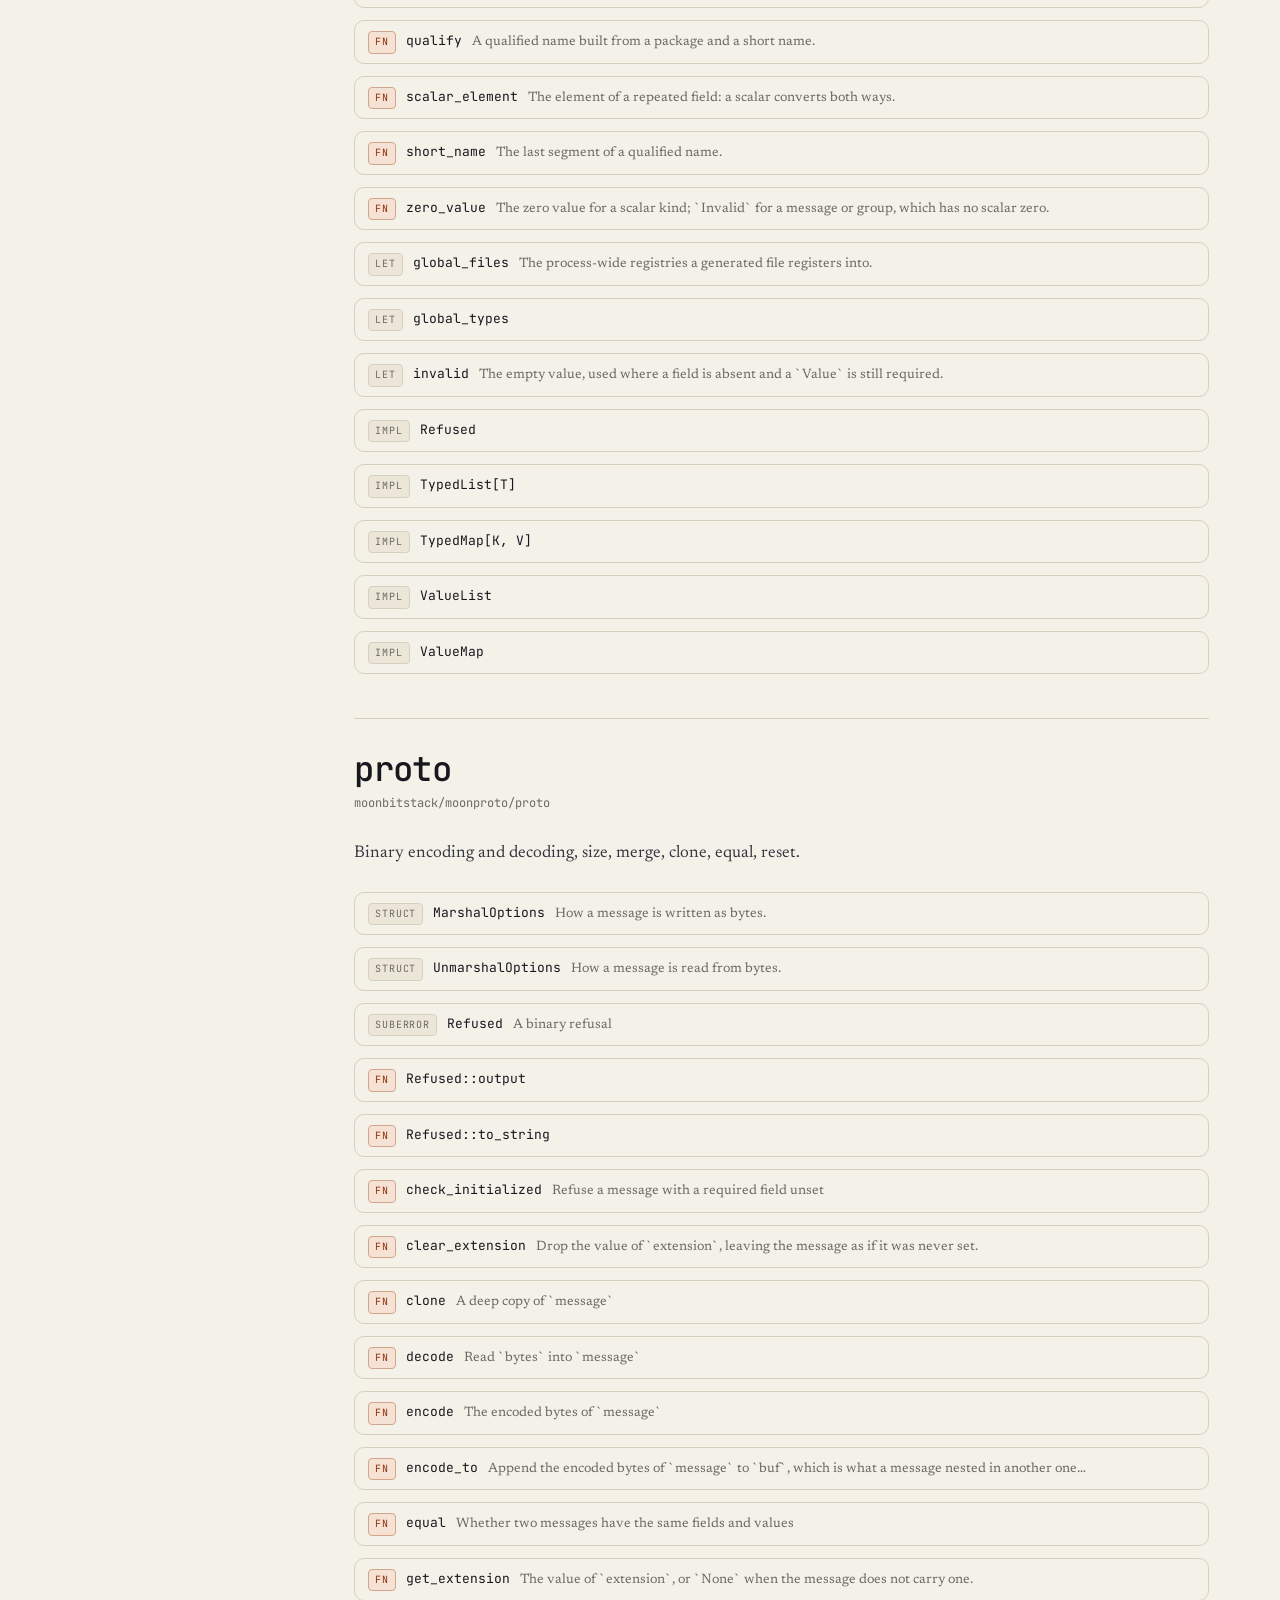
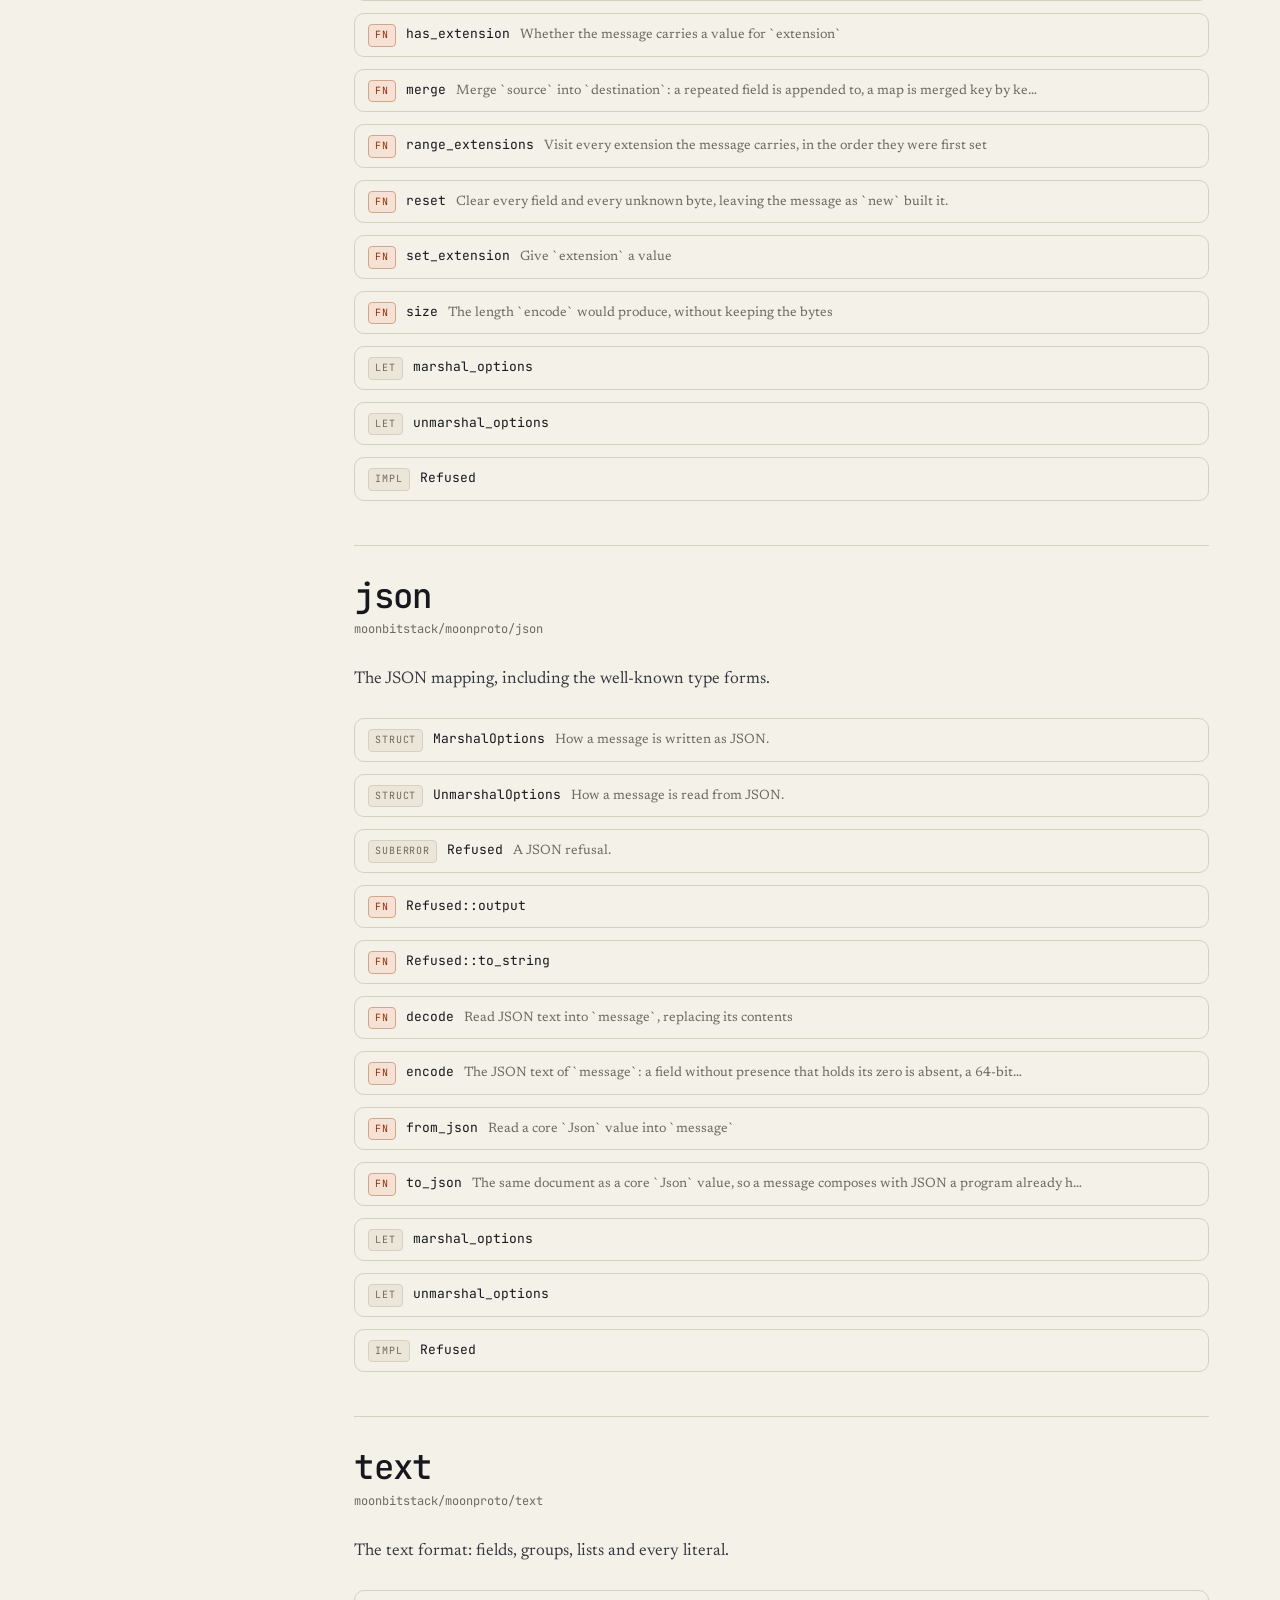
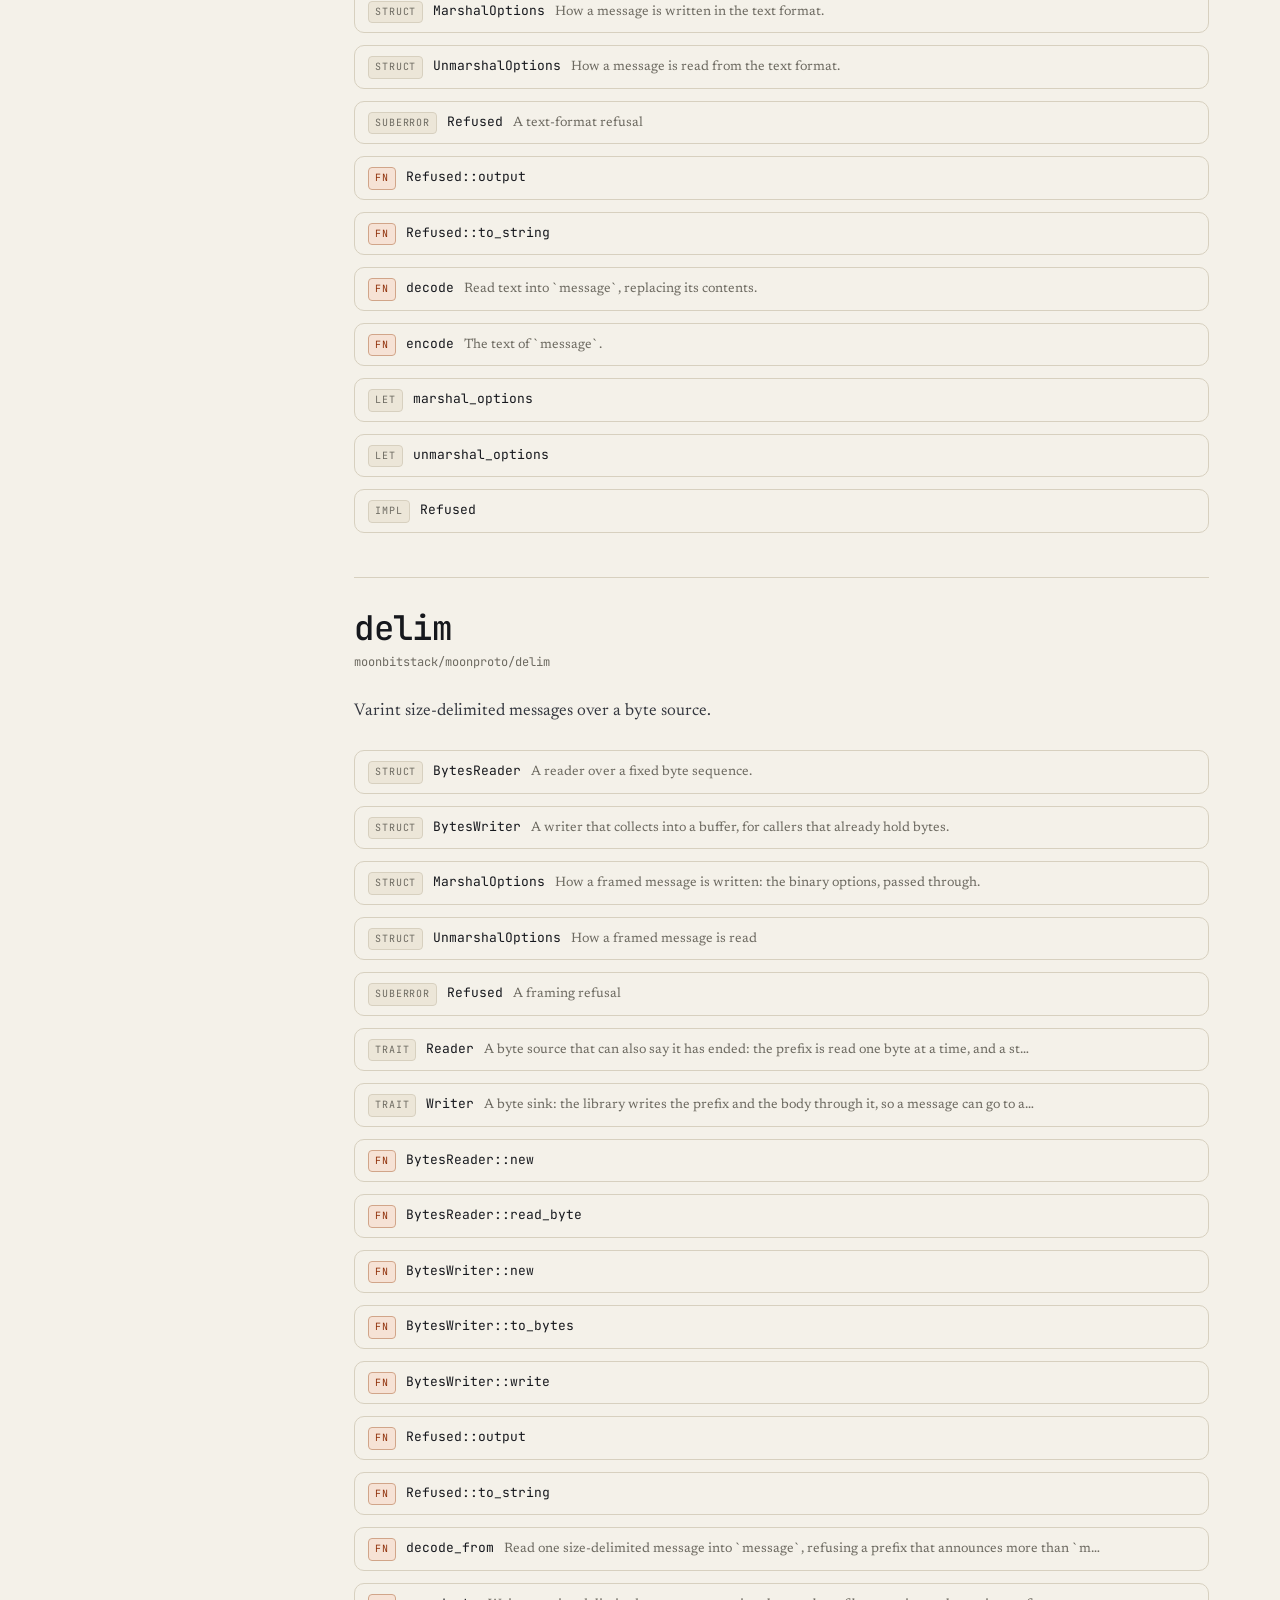
==== commit d87ae33e: "docs(moonproto): complete the reference and describe this round's rules. gen_api.py now reads trait " ====
--- a/docs/api.html
+++ b/docs/api.html
@@ -44,16 +44,16 @@
   <aside class="rail" aria-label="Packages">
     <div class="rail-group">
       <b>Packages</b>
-      <a href="#pkg-wire"><span class="n">36</span> wire</a>
-      <a href="#pkg-reflect"><span class="n">163</span> reflect</a>
-      <a href="#pkg-proto"><span class="n">21</span> proto</a>
-      <a href="#pkg-json"><span class="n">11</span> json</a>
-      <a href="#pkg-text"><span class="n">9</span> text</a>
-      <a href="#pkg-delim"><span class="n">18</span> delim</a>
-      <a href="#pkg-dynamic"><span class="n">39</span> dynamic</a>
-      <a href="#pkg-desc"><span class="n">18</span> desc</a>
-      <a href="#pkg-parser"><span class="n">4</span> parser</a>
-      <a href="#pkg-gen"><span class="n">20</span> gen</a>
+      <a href="#pkg-wire"><span class="n">38</span> wire</a>
+      <a href="#pkg-reflect"><span class="n">168</span> reflect</a>
+      <a href="#pkg-proto"><span class="n">22</span> proto</a>
+      <a href="#pkg-json"><span class="n">12</span> json</a>
+      <a href="#pkg-text"><span class="n">10</span> text</a>
+      <a href="#pkg-delim"><span class="n">21</span> delim</a>
+      <a href="#pkg-dynamic"><span class="n">45</span> dynamic</a>
+      <a href="#pkg-desc"><span class="n">19</span> desc</a>
+      <a href="#pkg-parser"><span class="n">5</span> parser</a>
+      <a href="#pkg-gen"><span class="n">21</span> gen</a>
       <a href="#pkg-known"><span class="n">5</span> known</a>
       <a href="#pkg-conformance"><span class="n">6</span> conformance</a>
     </div>
@@ -88,6 +88,12 @@
         </div>
       </details>
       <details class="sym">
+        <summary><span class="kind type">type</span><span class="sname">FieldNumber</span></summary>
+        <div class="sym-body">
+          <pre class="sig">pub type FieldNumber = Int32</pre>
+        </div>
+      </details>
+      <details class="sym">
         <summary><span class="kind fn">fn</span><span class="sname">Refused::output</span></summary>
         <div class="sym-body">
           <pre class="sig">pub fn Refused::output(Self, &amp;Logger) -&gt; Unit</pre>
@@ -283,6 +289,12 @@
         <summary><span class="kind let">let</span><span class="sname">max_field_number</span><span class="sdoc">The largest field number the format allows.</span></summary>
         <div class="sym-body">
           <p>The largest field number the format allows.</p><pre class="sig">pub let max_field_number : Int32</pre>
+        </div>
+      </details>
+      <details class="sym">
+        <summary><span class="kind impl">impl</span><span class="sname">Refused</span></summary>
+        <div class="sym-body">
+          <pre class="sig">pub impl Show for Refused</pre>
         </div>
       </details>
     </section>
@@ -1268,6 +1280,36 @@
           <p>The empty value, used where a field is absent and a `Value` is still required.</p><pre class="sig">pub let invalid : Value</pre>
         </div>
       </details>
+      <details class="sym">
+        <summary><span class="kind impl">impl</span><span class="sname">Refused</span></summary>
+        <div class="sym-body">
+          <pre class="sig">pub impl Show for Refused</pre>
+        </div>
+      </details>
+      <details class="sym">
+        <summary><span class="kind impl">impl</span><span class="sname">TypedList[T]</span></summary>
+        <div class="sym-body">
+          <pre class="sig">pub impl[T] ListField for TypedList[T]</pre>
+        </div>
+      </details>
+      <details class="sym">
+        <summary><span class="kind impl">impl</span><span class="sname">TypedMap[K, V]</span></summary>
+        <div class="sym-body">
+          <pre class="sig">pub impl[K : Hash + Eq, V] MapField for TypedMap[K, V]</pre>
+        </div>
+      </details>
+      <details class="sym">
+        <summary><span class="kind impl">impl</span><span class="sname">ValueList</span></summary>
+        <div class="sym-body">
+          <pre class="sig">pub impl ListField for ValueList</pre>
+        </div>
+      </details>
+      <details class="sym">
+        <summary><span class="kind impl">impl</span><span class="sname">ValueMap</span></summary>
+        <div class="sym-body">
+          <pre class="sig">pub impl MapField for ValueMap</pre>
+        </div>
+      </details>
     </section>
     <section id="pkg-proto">
       <div class="pkg-title"><h1>proto</h1></div>
@@ -1399,6 +1441,12 @@
           <pre class="sig">pub let unmarshal_options : UnmarshalOptions</pre>
         </div>
       </details>
+      <details class="sym">
+        <summary><span class="kind impl">impl</span><span class="sname">Refused</span></summary>
+        <div class="sym-body">
+          <pre class="sig">pub impl Show for Refused</pre>
+        </div>
+      </details>
     </section>
     <section id="pkg-json">
       <div class="pkg-title"><h1>json</h1></div>
@@ -1470,6 +1518,12 @@
           <pre class="sig">pub let unmarshal_options : UnmarshalOptions</pre>
         </div>
       </details>
+      <details class="sym">
+        <summary><span class="kind impl">impl</span><span class="sname">Refused</span></summary>
+        <div class="sym-body">
+          <pre class="sig">pub impl Show for Refused</pre>
+        </div>
+      </details>
     </section>
     <section id="pkg-text">
       <div class="pkg-title"><h1>text</h1></div>
@@ -1529,6 +1583,12 @@
           <pre class="sig">pub let unmarshal_options : UnmarshalOptions</pre>
         </div>
       </details>
+      <details class="sym">
+        <summary><span class="kind impl">impl</span><span class="sname">Refused</span></summary>
+        <div class="sym-body">
+          <pre class="sig">pub impl Show for Refused</pre>
+        </div>
+      </details>
     </section>
     <section id="pkg-delim">
       <div class="pkg-title"><h1>delim</h1></div>
@@ -1642,6 +1702,24 @@
           <pre class="sig">pub let unmarshal_options : UnmarshalOptions</pre>
         </div>
       </details>
+      <details class="sym">
+        <summary><span class="kind impl">impl</span><span class="sname">BytesReader</span></summary>
+        <div class="sym-body">
+          <pre class="sig">pub impl Reader for BytesReader</pre>
+        </div>
+      </details>
+      <details class="sym">
+        <summary><span class="kind impl">impl</span><span class="sname">BytesWriter</span></summary>
+        <div class="sym-body">
+          <pre class="sig">pub impl Writer for BytesWriter</pre>
+        </div>
+      </details>
+      <details class="sym">
+        <summary><span class="kind impl">impl</span><span class="sname">Refused</span></summary>
+        <div class="sym-body">
+          <pre class="sig">pub impl Show for Refused</pre>
+        </div>
+      </details>
     </section>
     <section id="pkg-dynamic">
       <div class="pkg-title"><h1>dynamic</h1></div>
@@ -1881,6 +1959,42 @@
           <pre class="sig">pub fn new_message_type(@reflect.MessageDescriptor) -&gt; &amp;@reflect.MessageType</pre>
         </div>
       </details>
+      <details class="sym">
+        <summary><span class="kind impl">impl</span><span class="sname">EnumType</span></summary>
+        <div class="sym-body">
+          <pre class="sig">pub impl @reflect.EnumType for EnumType</pre>
+        </div>
+      </details>
+      <details class="sym">
+        <summary><span class="kind impl">impl</span><span class="sname">EnumValue</span></summary>
+        <div class="sym-body">
+          <pre class="sig">pub impl @reflect.Enum for EnumValue</pre>
+        </div>
+      </details>
+      <details class="sym">
+        <summary><span class="kind impl">impl</span><span class="sname">ExtensionType</span></summary>
+        <div class="sym-body">
+          <pre class="sig">pub impl @reflect.ExtensionType for ExtensionType</pre>
+        </div>
+      </details>
+      <details class="sym">
+        <summary><span class="kind impl">impl</span><span class="sname">Message</span></summary>
+        <div class="sym-body">
+          <pre class="sig">pub impl @reflect.Fresh for Message</pre>
+        </div>
+      </details>
+      <details class="sym">
+        <summary><span class="kind impl">impl</span><span class="sname">Message</span></summary>
+        <div class="sym-body">
+          <pre class="sig">pub impl @reflect.Message for Message</pre>
+        </div>
+      </details>
+      <details class="sym">
+        <summary><span class="kind impl">impl</span><span class="sname">MessageType</span></summary>
+        <div class="sym-body">
+          <pre class="sig">pub impl @reflect.MessageType for MessageType</pre>
+        </div>
+      </details>
     </section>
     <section id="pkg-desc">
       <div class="pkg-title"><h1>desc</h1></div>
@@ -1994,6 +2108,12 @@
           <p>Every feature left to inherit, which is what a file written without any `features.*` option means.</p><pre class="sig">pub let features_auto : Features</pre>
         </div>
       </details>
+      <details class="sym">
+        <summary><span class="kind impl">impl</span><span class="sname">Refused</span></summary>
+        <div class="sym-body">
+          <pre class="sig">pub impl Show for Refused</pre>
+        </div>
+      </details>
     </section>
     <section id="pkg-parser">
       <div class="pkg-title"><h1>parser</h1></div>
@@ -2023,6 +2143,12 @@
           <p>Parse one `.proto` file.</p><pre class="sig">pub fn parse(String, String) -&gt; @desc.FileDescriptorProto raise Refused</pre>
         </div>
       </details>
+      <details class="sym">
+        <summary><span class="kind impl">impl</span><span class="sname">Refused</span></summary>
+        <div class="sym-body">
+          <pre class="sig">pub impl Show for Refused</pre>
+        </div>
+      </details>
     </section>
     <section id="pkg-gen">
       <div class="pkg-title"><h1>gen</h1></div>
@@ -2146,6 +2272,12 @@
         <summary><span class="kind let">let</span><span class="sname">plugin_types</span></summary>
         <div class="sym-body">
           <pre class="sig">pub let plugin_types : @reflect.Types</pre>
+        </div>
+      </details>
+      <details class="sym">
+        <summary><span class="kind impl">impl</span><span class="sname">Refused</span></summary>
+        <div class="sym-body">
+          <pre class="sig">pub impl Show for Refused</pre>
         </div>
       </details>
     </section>
